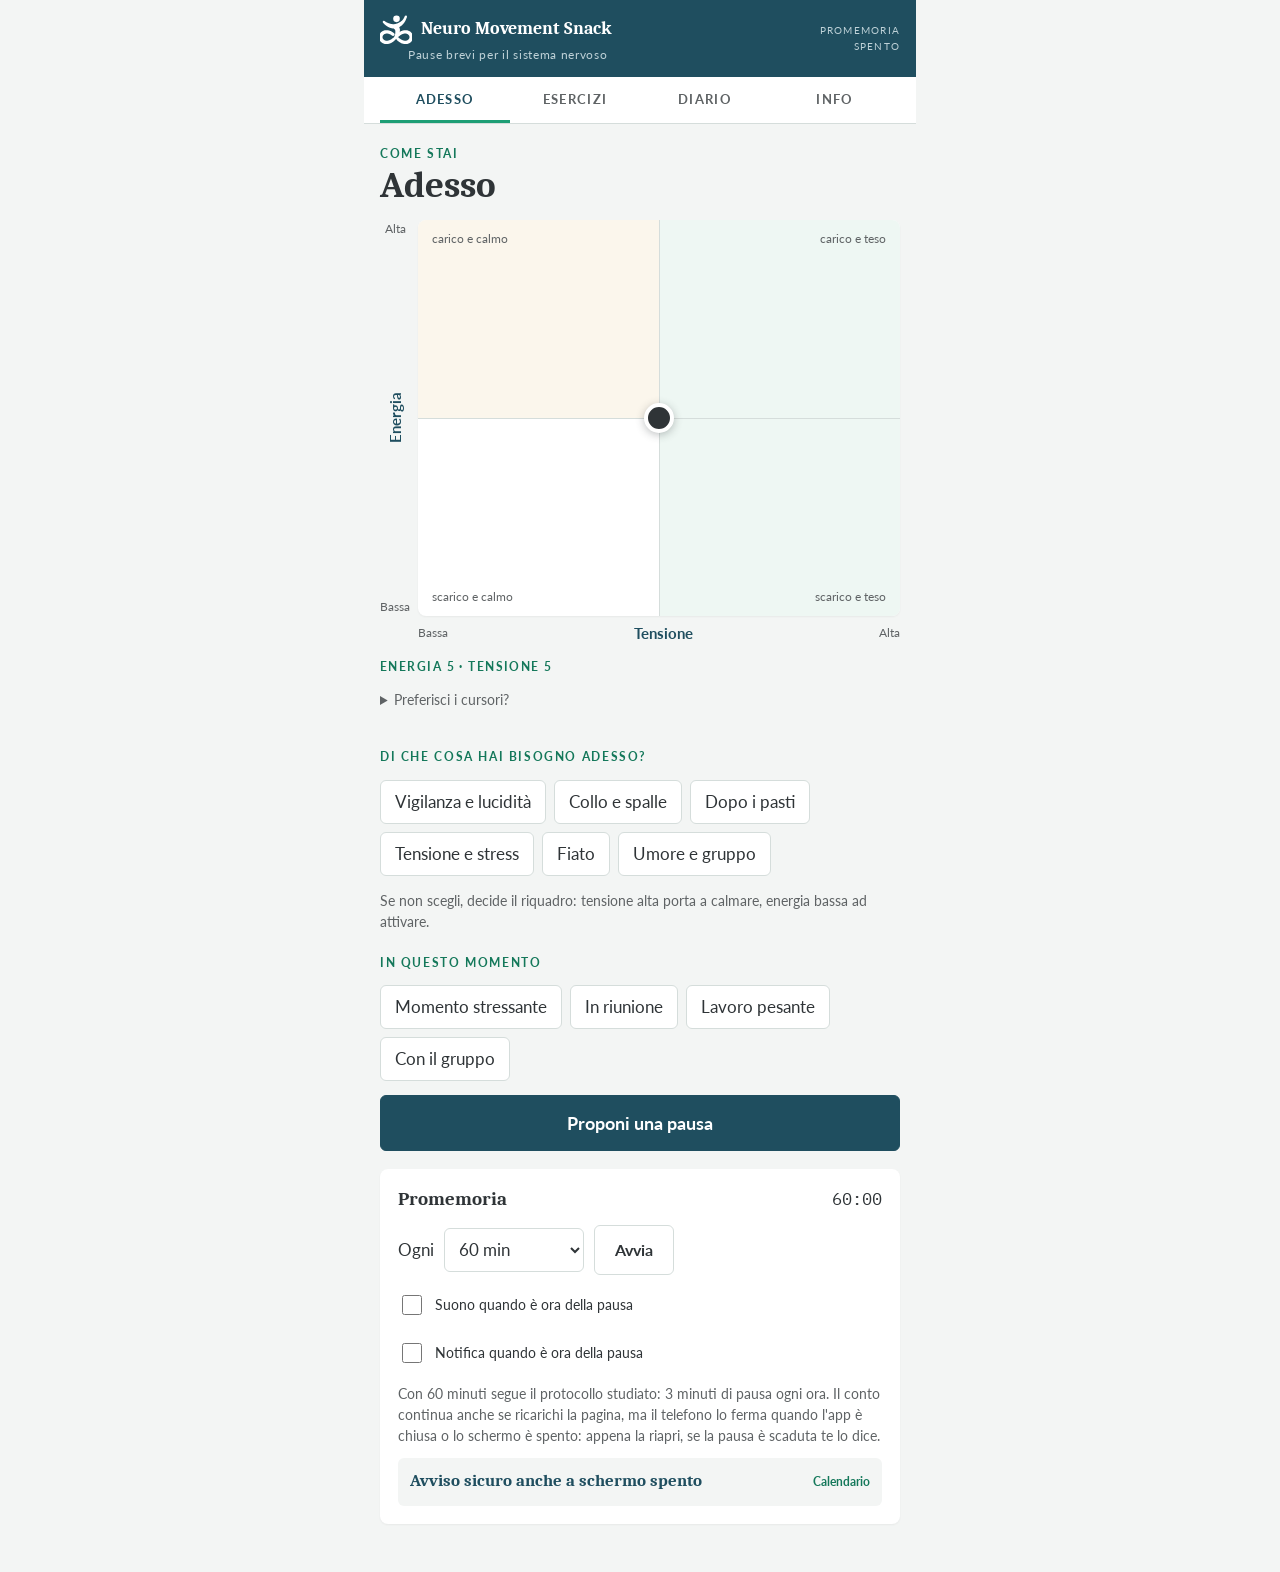
==== index.html @ 1d1ea06a "Nuovo logo "loto": figura seduta con le gambe a infinito Ridisegno vettoriale della variante 10D del" ====
<!doctype html>
<html lang="it">
<head>
<meta charset="utf-8">
<meta name="viewport" content="width=device-width, initial-scale=1, viewport-fit=cover">
<meta name="theme-color" content="#1f4e5f">
<meta name="description" content="Pause brevi basate sugli studi, con il livello di prova dichiarato.">
<link rel="manifest" href="manifest.webmanifest">
<link rel="icon" href="icon-192.png">
<link rel="apple-touch-icon" href="icon-192.png">
<meta name="apple-mobile-web-app-capable" content="yes">
<meta name="apple-mobile-web-app-title" content="Neuro Snack">
<title>Neuro Movement Snack</title>
<link rel="preconnect" href="https://fonts.googleapis.com">
<link rel="stylesheet" href="https://fonts.googleapis.com/css2?family=Caladea:wght@400;700&family=Lato:wght@400;700&family=IBM+Plex+Mono:wght@400&display=swap">
<style>
/* Layout: lo stile di Movement Snack. Fondo nebbia, petrolio per la calma, verde per i numeri, ocra per l'energia; titoli con grazie, testo pulito. */
:root{
  --bg:#f3f5f4; --surface:#ffffff; --solid:#ffffff; --fg:#2f3437; --muted:#5f6365; --soft:#e4e9e7; --line:#d5dddb;
  --petrol:#1f4e5f; --green:#1d9e75; --green-ink:#14785a; --ochre:#c68a18; --ochre-ink:#8f6210; --mint:#eef7f3; --cream:#fbf6ec; --mist:#bfd2d8;
  --calm:#1f4e5f; --act:#b57a10; --neu:#1d9e75; --night:#1f4e5f; --night-ink:#f3f5f4;
  --energy:#2a78d6; --tension:#eb6834; --pain:#1baf7a; --warn:#8f6210; --warn-soft:#fbf6ec;
  --display:"Caladea", Cambria, Georgia, serif;
  --body:"Lato", Calibri, "Segoe UI", system-ui, sans-serif;
  --mono:"IBM Plex Mono", ui-monospace, Consolas, monospace;
  color-scheme:light;
}
:root{padding-top:env(safe-area-inset-top,0px);padding-bottom:env(safe-area-inset-bottom,0px)}
[hidden]{display:none!important}
*{box-sizing:border-box}
body{margin:0}
img{max-width:100%}
body{background:var(--bg);color:var(--fg);font-family:var(--body);font-size:17px;line-height:1.5;
  padding-left:max(16px,env(safe-area-inset-left,0px));padding-right:max(16px,env(safe-area-inset-right,0px));padding-block:0 48px}
body::before{content:"";position:fixed;inset:0 0 auto;height:env(safe-area-inset-top,0px);z-index:10;background:var(--petrol)}
.wrap{max-width:520px;margin:0 auto}
h1,h2,h3{font-family:var(--display);font-weight:700;margin:0;line-height:1.12;text-wrap:balance}
h3{font-size:1.2rem}
p{margin:0}
.mono{font-family:var(--mono)}
.muted{color:var(--muted)}
.small{font-size:.88rem}
.num{font-variant-numeric:tabular-nums}
button{font:inherit;color:inherit;cursor:pointer}
button:focus-visible,a:focus-visible,input:focus-visible,select:focus-visible,label:focus-within{outline:3px solid var(--green);outline-offset:3px}

/* Testata: banda petrolio come le copertine */
header.top{position:sticky;top:env(safe-area-inset-top,0px);z-index:5;background:var(--bg);margin:0 calc(-1 * max(16px,env(safe-area-inset-right,0px))) 0 calc(-1 * max(16px,env(safe-area-inset-left,0px)));padding:0}
.brand{display:flex;justify-content:space-between;align-items:center;gap:12px;padding:14px max(16px,env(safe-area-inset-right,0px)) 14px max(16px,env(safe-area-inset-left,0px));background:var(--petrol);color:#ffffff}
.brandtxt{flex:1;min-width:0}
.brand h1{font-size:1.12rem;display:flex;align-items:center;gap:9px;line-height:1.1;white-space:nowrap}
.tagline{font-size:.72rem;letter-spacing:.06em;color:var(--mist);margin:2px 0 0 28px}
.neuro{background:var(--bg);border-radius:6px;padding:0 12px}
.neuro summary{display:flex;justify-content:space-between;align-items:baseline;gap:10px;flex-wrap:wrap;min-height:48px;padding:10px 0;cursor:pointer}
.neuro summary b{font-family:var(--display);font-size:1.05rem;color:var(--petrol)}
.neuro summary span{font-size:.75rem;color:var(--green-ink);font-weight:700}
.brand h1 i{display:none}
.brand h1::before{display:none;content:"";flex:none;width:18px;height:18px;border-radius:50%;border:3px solid #3fc495;box-sizing:border-box;animation:breathe 10s ease-in-out infinite}
.voiceline{display:flex;align-items:center;justify-content:center;gap:10px;color:var(--muted);font-style:italic}
.voiceline input{width:20px;height:20px;accent-color:var(--green)}
.brand .next{flex:none;font-size:.64rem;max-width:7.5rem;letter-spacing:.12em;text-transform:uppercase;color:var(--mist);text-align:right}
nav.tabs{display:grid;grid-template-columns:repeat(4,1fr);background:var(--surface);border-bottom:1px solid var(--line);padding:0 max(16px,env(safe-area-inset-right,0px)) 0 max(16px,env(safe-area-inset-left,0px))}
nav.tabs button{border:0;background:none;padding:12px 2px 10px;font-size:.8rem;font-weight:700;letter-spacing:.1em;text-transform:uppercase;color:var(--muted);border-bottom:3px solid transparent;min-height:46px}
nav.tabs button[aria-selected="true"]{color:var(--petrol);border-bottom-color:var(--green)}
main{display:grid;gap:22px;padding-top:24px}
section.view{display:grid;gap:18px}
.big{font-size:2.3rem}
.big[data-eyebrow]::before{content:attr(data-eyebrow);display:block;font-family:var(--body);font-size:.72rem;font-weight:700;letter-spacing:.14em;text-transform:uppercase;color:var(--green-ink);margin-bottom:4px}
@keyframes breathe{0%,100%{transform:scale(.7)}40%{transform:scale(1.15)}}

/* Blocchi */
.box{border:0;background:var(--surface);border-radius:8px;padding:18px;display:grid;gap:12px;box-shadow:0 1px 2px rgba(47,52,55,.06)}
.box.thin{background:var(--surface)}
.btn{border:1px solid var(--line);background:var(--surface);color:var(--fg);min-height:50px;padding:0 20px;font-weight:700;font-size:1rem;border-radius:6px}
.btn.primary{background:var(--petrol);color:#ffffff;border-color:var(--petrol)}
.btn.block{width:100%;min-height:56px;font-size:1.12rem}
.row{display:flex;gap:10px;flex-wrap:wrap;align-items:center}
select{font:inherit;min-height:44px;padding:0 10px;border:1px solid var(--line);background:var(--surface);color:var(--fg);border-radius:6px}
.check{display:flex;gap:10px;align-items:center;min-height:36px}
.check input{width:20px;height:20px;accent-color:var(--green)}

/* Check-in: riquadro energia × tensione */
.padwrap{display:grid;grid-template-columns:auto minmax(0,1fr);grid-template-rows:auto auto;gap:6px 8px}
.ylab{display:flex;flex-direction:column;justify-content:space-between;align-items:center;font-size:.75rem;color:var(--muted)}
.ylab b{writing-mode:vertical-rl;transform:rotate(180deg);font-size:.95rem;color:var(--petrol)}
.xlab{grid-column:2;display:flex;justify-content:space-between;align-items:center;font-size:.75rem;color:var(--muted)}
.xlab b{font-size:.95rem;color:var(--petrol)}
.pad{position:relative;aspect-ratio:1/0.82;width:100%;border:0;border-radius:8px;overflow:hidden;padding:0;display:block;background:var(--surface);box-shadow:0 1px 2px rgba(47,52,55,.06)}
.pad::before{content:"";position:absolute;left:50%;top:0;right:0;bottom:0;background:var(--mint)}
.pad::after{content:"";position:absolute;left:0;top:0;width:50%;bottom:50%;background:var(--cream)}
.pad .qv{position:absolute;left:50%;top:0;bottom:0;border-left:1px solid var(--line);z-index:1}
.pad .qh{position:absolute;top:50%;left:0;right:0;border-top:1px solid var(--line);z-index:1}
.pad .q{position:absolute;font-size:.72rem;color:var(--muted);pointer-events:none;margin:6px 8px;z-index:1}
.mark{position:absolute;z-index:2;width:30px;height:30px;margin:-15px 0 0 -15px;border-radius:50%;background:var(--fg);border:4px solid #ffffff;box-shadow:0 2px 8px rgba(47,52,55,.3);transition:left .2s,top .2s,background .2s}
.readout{font-size:.75rem;font-weight:700;letter-spacing:.12em;color:var(--green-ink)}
.chips{display:flex;flex-wrap:wrap;gap:8px}
.chip{position:relative;display:inline-flex;align-items:center;min-height:44px;padding:0 14px;border:1px solid var(--line);border-radius:6px;background:var(--surface);cursor:pointer}
.chip input{position:absolute;opacity:0;width:1px;height:1px}
.chip:has(input:checked){background:var(--mint);border-color:var(--green);color:var(--green-ink);font-weight:700}
details.alt summary{cursor:pointer;font-size:.85rem;color:var(--muted);min-height:36px}
.range{display:grid;gap:4px}
.range input{width:100%;accent-color:var(--green)}
.range .lbl{display:flex;justify-content:space-between;font-weight:700}

/* Scheda dell'esercizio */
.label{border:0;background:var(--surface);border-radius:8px;padding:16px 18px;display:grid;box-shadow:0 1px 2px rgba(47,52,55,.06)}
.label .dirline{font-size:.72rem;font-weight:700;letter-spacing:.14em;text-transform:uppercase}
.label h3{font-size:1.7rem;margin-top:4px}
.label .code{font-size:.82rem;color:var(--muted);margin-top:2px}
.label .rule{height:2px;background:var(--green);width:48px;margin:12px 0 4px}
.lrow{display:flex;justify-content:space-between;align-items:baseline;gap:12px;padding:9px 0;border-bottom:1px solid var(--soft)}
.lrow:last-child{border-bottom:0}
.lrow > b{font-weight:700;flex:none;color:var(--petrol)}
.lrow > span{font-size:.95rem;text-align:right}
.lstack{padding:9px 0;border-bottom:1px solid var(--soft);display:grid;gap:3px}
.lstack:last-child{border-bottom:0}
.lstack > b{font-weight:700;color:var(--petrol)}
.lstack > span{font-size:.93rem;line-height:1.5;color:var(--muted)}
.dot{display:inline-block;width:12px;height:12px;border-radius:50%;margin-right:6px;vertical-align:-1px}
.legend-ev{font-size:.8rem;line-height:1.6;color:var(--muted);font-style:italic}

/* Elenco esercizi */
.group-h{font-size:.72rem;font-weight:700;letter-spacing:.14em;text-transform:uppercase;color:var(--green-ink);margin-top:8px}
.list{display:grid;gap:8px}
.item{display:grid;grid-template-columns:14px minmax(0,1fr) auto;gap:2px 12px;align-items:center;text-align:left;border:0;border-radius:6px;background:var(--surface);padding:12px 14px;min-height:60px;box-shadow:0 1px 2px rgba(47,52,55,.06)}
.item:hover{box-shadow:0 0 0 1px var(--green)}
.item .sq{width:12px;height:12px;border-radius:50%;grid-row:1/3}
.item b{font-family:var(--display);font-size:1.12rem}
.item .meta{grid-column:2;font-size:.74rem;color:var(--muted)}
.item .go{grid-row:1/3;grid-column:3;font-size:1.3rem;color:var(--green)}
.l2tag{font-family:var(--body);font-size:.66rem;font-weight:700;letter-spacing:.08em;background:var(--cream);color:var(--ochre-ink);border-radius:4px;padding:1px 6px;margin-left:6px;vertical-align:2px}

/* Avvisi */
.alert{border-left:4px solid var(--ochre);background:var(--cream);border-radius:6px;padding:16px 18px;display:grid;gap:10px}
.note{border-left:4px solid var(--ochre);background:var(--cream);border-radius:6px;padding:12px 14px;font-size:.95rem}

/* Schermata esercizio */
#session{position:fixed;inset:0;z-index:20;background:var(--bg);color:var(--fg);overflow-y:auto;
  padding:calc(env(safe-area-inset-top,0px) + 10px) max(16px,env(safe-area-inset-right,0px)) calc(env(safe-area-inset-bottom,0px) + 28px) max(16px,env(safe-area-inset-left,0px))}
#session.night{background:var(--night);color:var(--night-ink)}
.sbar{max-width:520px;margin:0 auto 16px;display:flex;align-items:center;gap:12px;padding-bottom:10px;border-bottom:1px solid currentColor}
.back{width:44px;height:44px;border:0;border-radius:50%;background:transparent;display:flex;align-items:center;justify-content:center;margin-left:-8px}
.sep{display:none}
.sdir{display:flex;align-items:center;gap:8px;font-size:.78rem;font-weight:700;letter-spacing:.14em;text-transform:uppercase}
.sdir i{width:12px;height:12px;border-radius:50%;display:inline-block}
#session.night .sdir{color:var(--mist)!important}
.sx{display:grid;gap:16px}
.sx h2{font-size:2.2rem}
.steps{margin:0;padding-left:1.3em;display:grid;gap:4px}
.steps li::marker{color:var(--green);font-weight:700}
/* Respiro: come la copertina petrolio */
.orbwrap{position:relative;width:min(80vw,330px);aspect-ratio:1;margin:8px auto;display:grid;place-items:center}
.orbwrap .ring{position:absolute;inset:0;border-radius:50%;border:1px solid rgba(191,210,216,.5)}
.orb{position:absolute;inset:6%;border-radius:50%;background:var(--green);transform:scale(.62);transition-property:transform;transition-timing-function:ease-in-out}
.orbtext{position:relative;text-align:center;color:#ffffff}
.orbtext .ph{font-family:var(--display);font-size:2.2rem;line-height:1}
.orbtext .n{font-family:var(--display);font-weight:700;font-size:5.5rem;line-height:1}
/* Attivare: il numero grande come nel deck */
.segs{display:grid;grid-template-columns:repeat(6,minmax(0,1fr));gap:6px;height:8px}
.segs span{border-radius:4px;background:var(--mist)}
.segs span.done{background:var(--ochre)}
.bigname{font-family:var(--display);font-weight:700;font-size:clamp(2.3rem,11vw,3.4rem);line-height:1.05;overflow-wrap:anywhere;color:var(--petrol)}
.bigtime{font-family:var(--display);font-weight:700;font-size:clamp(5rem,28vw,8rem);line-height:1;color:var(--green)}
.nextup{border-top:1px solid var(--line);padding-top:10px;font-size:1.1rem;color:var(--muted)}
.ctrl{display:flex;gap:10px}
.ctrl .btn{flex:1}
#session.night .btn{background:transparent;color:#ffffff;border-color:rgba(255,255,255,.55)}
#session.night .btn.primary{background:#ffffff;color:var(--petrol);border-color:#ffffff}
.pbar{height:4px;border-radius:2px;background:rgba(127,127,127,.2);overflow:hidden}
.pbar i{display:block;height:100%;width:0;background:var(--green)}
.sr{position:absolute;width:1px;height:1px;overflow:hidden;clip:rect(0 0 0 0)}

/* Diario */
.cells{display:grid;grid-template-columns:repeat(auto-fit,minmax(130px,1fr));gap:8px}
.cell{padding:12px 14px;border-radius:6px;background:var(--surface);box-shadow:0 1px 2px rgba(47,52,55,.06)}
.cell b{display:block;font-family:var(--display);font-size:1.7rem;color:var(--green-ink);white-space:nowrap}
.cell span{font-size:.7rem;font-weight:700;letter-spacing:.08em;color:var(--muted)}
.chart{position:relative}
.chart svg{width:100%;height:auto;display:block}
.legend{display:flex;gap:14px;flex-wrap:wrap;font-size:.85rem;color:var(--muted)}
.legend span{display:inline-flex;align-items:center;gap:6px}
.legend svg{width:24px;height:8px}
.tip{position:absolute;pointer-events:none;background:var(--fg);color:#ffffff;font-size:.75rem;padding:6px 8px;border-radius:4px;white-space:nowrap;transform:translate(-50%,-110%)}
.tablewrap{overflow-x:auto}
table{border-collapse:collapse;width:100%;font-size:.9rem}
th,td{text-align:left;padding:6px 8px;border-bottom:1px solid var(--soft)}
td.n,th.n{text-align:right;font-variant-numeric:tabular-nums}
.badge-ex{font-size:.68rem;font-weight:700;letter-spacing:.1em;text-transform:uppercase;background:var(--ochre-ink);color:#ffffff;border-radius:4px;padding:2px 8px}
.toast{position:fixed;left:50%;bottom:calc(env(safe-area-inset-bottom,0px) + 20px);transform:translateX(-50%);background:var(--petrol);color:#ffffff;padding:12px 20px;border-radius:6px;z-index:30;font-weight:700}
ul.plain{margin:0;padding-left:1.2em;display:grid;gap:6px}
.range.energy input{accent-color:var(--energy)}
.range.tension input{accent-color:var(--tension)}
.range.pain input{accent-color:var(--pain)}
@media (prefers-reduced-motion: reduce){.orb,.mark{transition:none!important}.brand h1::before{animation:none}}
.nev{display:inline-block;justify-self:start;font-size:.72rem;font-weight:700;letter-spacing:.04em;border-radius:4px;padding:2px 8px;margin-top:4px}
.nev.short{background:var(--mint);color:var(--green-ink)}
.nev.other{background:var(--cream);color:var(--ochre-ink)}
.nev.none{background:var(--soft);color:var(--muted)}
section.view > *,.box > *{min-width:0}
select{max-width:100%}
#ambEx{flex:1;min-width:0}
.tinput{font:inherit;min-height:44px;padding:0 8px;border:1px solid var(--line);border-radius:6px;background:var(--surface);color:var(--fg)}
#sxL2 p{margin:0 0 8px}
.btn:disabled{opacity:.45;cursor:not-allowed}
.rhead{margin:22px 0 8px;display:grid;grid-template-columns:44px 1fr;column-gap:10px;align-items:center}
.rhead .picto{grid-row:1/3;width:44px;height:44px}
.rhead b,.rhead span{grid-column:2}
.rhead b{font-family:var(--display);font-size:1.2rem}
.rhead span{font-size:.74rem;letter-spacing:.06em;text-transform:uppercase;color:var(--muted)}
.item.soon{opacity:.6;box-shadow:none;border:1px dashed var(--line);background:transparent}
.item.soon .sq{background:var(--line)}
.vid{margin:0}
.vid video{width:100%;max-height:60vh;border-radius:8px;background:#000;display:block}
.vid figcaption{font-size:.8rem;color:var(--muted);margin-top:4px}
.vid.soon{display:flex;gap:12px;align-items:center;border:1px dashed var(--line);border-radius:8px;padding:12px 14px;color:var(--muted)}
.vid.soon span{font-size:1.4rem}
.vid.soon p{margin:0;font-size:.85rem}
.picto{display:block;font-style:normal}
.picto svg{width:100%;height:100%;display:block}
.brand .logo{flex:none;width:32px;height:30px}
.brand .logo svg{width:100%;height:100%;display:block}
.rsug{display:flex;align-items:center;gap:8px}
.rsug .picto{width:28px;height:28px;flex:none}
</style>
</head>
<body>

<div class="wrap">
  <header class="top">
    <div class="brand">
      <div class="brandtxt"><h1><span class="logo"><svg xmlns="http://www.w3.org/2000/svg" viewBox="0 0 124 118" aria-hidden="true" fill="#FFFFFF"><path d="M11.30 34.28 L11.43 34.48 L11.56 34.69 L11.73 34.94 L11.93 35.22 L12.16 35.53 L12.42 35.87 L12.71 36.24 L13.02 36.63 L13.35 37.03 L13.71 37.46 L14.09 37.90 L14.49 38.35 L14.92 38.82 L15.36 39.29 L15.83 39.78 L16.32 40.27 L16.83 40.76 L17.36 41.26 L17.92 41.76 L18.49 42.26 L19.09 42.75 L19.71 43.25 L20.36 43.73 L21.00 44.19 L21.60 44.63 L22.20 45.07 L22.83 45.51 L23.48 45.97 L24.16 46.43 L24.86 46.90 L25.58 47.38 L26.32 47.86 L27.08 48.34 L27.86 48.82 L28.65 49.30 L29.46 49.77 L30.28 50.25 L31.12 50.71 L31.97 51.18 L32.83 51.63 L33.70 52.07 L34.58 52.50 L35.48 52.92 L36.38 53.33 L37.29 53.72 L38.22 54.09 L39.16 54.44 L40.08 54.77 L40.95 55.02 L41.80 55.25 L42.66 55.48 L43.53 55.70 L44.41 55.91 L45.30 56.11 L46.19 56.30 L47.10 56.47 L48.02 56.64 L48.95 56.79 L49.88 56.92 L50.83 57.04 L51.78 57.14 L52.75 57.23 L53.72 57.29 L54.71 57.33 L55.70 57.36 L56.70 57.35 L57.71 57.33 L58.72 57.28 L59.75 57.20 L60.78 57.10 L61.81 56.97 L62.86 56.81 L63.90 56.51 L64.92 56.18 L65.94 55.82 L66.94 55.45 L67.93 55.05 L68.90 54.63 L69.87 54.19 L70.82 53.74 L71.77 53.26 L72.70 52.78 L73.62 52.28 L74.53 51.77 L75.42 51.25 L76.30 50.72 L77.17 50.19 L78.03 49.64 L78.87 49.09 L79.69 48.54 L80.50 47.98 L81.28 47.42 L82.06 46.86 L82.81 46.30 L83.54 45.74 L84.26 45.17 L84.97 44.58 L85.67 43.96 L86.35 43.34 L87.02 42.72 L87.68 42.08 L88.31 41.44 L88.94 40.80 L89.54 40.14 L90.14 39.49 L90.71 38.83 L91.28 38.16 L91.83 37.49 L92.36 36.82 L92.89 36.14 L93.40 35.46 L93.89 34.77 L94.38 34.09 L94.85 33.40 L95.31 32.71 L95.76 32.01 L96.20 31.32 L96.63 30.62 L97.05 29.92 L97.47 29.20 L97.95 28.43 L98.41 27.63 L98.86 26.80 L99.30 25.97 L99.71 25.13 L100.12 24.28 L100.50 23.43 L100.88 22.57 L101.24 21.72 L101.59 20.87 L101.93 20.03 L102.25 19.21 L102.56 18.40 L102.85 17.62 L103.13 16.85 L103.39 16.12 L103.64 15.42 L103.87 14.76 L104.08 14.14 L104.27 13.56 L104.44 13.05 L104.59 12.59 L104.71 12.20 L104.82 11.85 L97.18 8.15 L96.94 8.52 L96.67 8.98 L96.39 9.46 L96.10 9.99 L95.80 10.54 L95.49 11.13 L95.17 11.75 L94.83 12.40 L94.48 13.07 L94.12 13.75 L93.76 14.45 L93.38 15.16 L92.99 15.88 L92.60 16.60 L92.19 17.31 L91.79 18.02 L91.38 18.72 L90.96 19.39 L90.55 20.05 L90.13 20.67 L89.72 21.26 L89.32 21.82 L88.93 22.32 L88.53 22.80 L88.07 23.28 L87.59 23.78 L87.11 24.27 L86.62 24.76 L86.13 25.24 L85.63 25.71 L85.13 26.18 L84.63 26.63 L84.11 27.08 L83.60 27.53 L83.08 27.96 L82.55 28.39 L82.01 28.80 L81.48 29.21 L80.93 29.61 L80.38 30.00 L79.83 30.39 L79.26 30.76 L78.70 31.13 L78.12 31.48 L77.54 31.83 L76.95 32.17 L76.35 32.50 L75.74 32.83 L75.11 33.18 L74.45 33.54 L73.77 33.91 L73.08 34.27 L72.37 34.63 L71.65 34.99 L70.93 35.34 L70.20 35.69 L69.46 36.03 L68.71 36.36 L67.97 36.67 L67.22 36.98 L66.48 37.27 L65.74 37.54 L65.01 37.80 L64.29 38.04 L63.58 38.26 L62.88 38.47 L62.20 38.65 L61.53 38.80 L60.89 38.94 L60.28 39.05 L59.70 39.13 L59.14 39.19 L58.60 39.34 L58.05 39.48 L57.49 39.60 L56.92 39.71 L56.34 39.80 L55.75 39.88 L55.16 39.95 L54.55 40.00 L53.94 40.04 L53.32 40.07 L52.69 40.08 L52.05 40.08 L51.40 40.07 L50.75 40.05 L50.08 40.02 L49.42 39.97 L48.74 39.91 L48.06 39.84 L47.38 39.76 L46.69 39.68 L45.99 39.58 L45.30 39.47 L44.59 39.35 L43.92 39.23 L43.29 39.16 L42.66 39.07 L42.00 38.95 L41.32 38.81 L40.62 38.66 L39.90 38.48 L39.17 38.29 L38.43 38.08 L37.68 37.85 L36.93 37.61 L36.17 37.36 L35.42 37.10 L34.66 36.83 L33.91 36.56 L33.16 36.28 L32.42 36.00 L31.69 35.71 L30.97 35.43 L30.26 35.14 L29.57 34.86 L28.89 34.58 L28.23 34.31 L27.59 34.05 L27.00 33.81 L26.49 33.59 L26.00 33.37 L25.51 33.14 L25.02 32.89 L24.53 32.63 L24.04 32.36 L23.56 32.09 L23.09 31.81 L22.62 31.52 L22.15 31.23 L21.70 30.94 L21.26 30.65 L20.82 30.36 L20.39 30.07 L19.98 29.79 L19.57 29.52 L19.18 29.26 L18.80 29.00 L18.42 28.75 L18.06 28.52 L17.71 28.30 L17.36 28.08 L17.01 27.88 L16.70 27.72Z"/><path d="M53.99 55.34 L54.20 55.73 L54.48 56.22 L54.75 56.67 L55.01 57.08 L55.26 57.48 L55.51 57.87 L55.76 58.25 L56.01 58.64 L56.26 59.02 L56.50 59.41 L56.74 59.79 L56.97 60.17 L57.19 60.55 L57.41 60.92 L57.60 61.28 L57.79 61.63 L57.96 61.96 L58.11 62.27 L58.24 62.56 L58.36 62.82 L58.45 63.04 L58.52 63.22 L58.57 63.36 L58.62 63.49 L58.71 63.72 L58.81 64.04 L58.90 64.39 L58.99 64.77 L59.07 65.17 L59.14 65.61 L59.21 66.07 L59.26 66.54 L59.31 67.04 L59.35 67.55 L59.38 68.08 L59.40 68.62 L59.42 69.16 L59.43 69.72 L59.43 70.28 L59.42 70.85 L59.41 71.42 L59.39 71.99 L59.36 72.57 L59.33 73.14 L59.30 73.71 L59.26 74.27 L59.21 74.83 L59.17 75.34 L59.15 75.80 L59.10 76.27 L59.04 76.79 L58.96 77.34 L58.85 77.92 L58.74 78.52 L58.60 79.14 L58.46 79.77 L58.30 80.41 L58.14 81.05 L57.97 81.70 L57.80 82.34 L57.63 82.98 L57.46 83.60 L57.29 84.22 L57.12 84.82 L56.96 85.40 L56.81 85.96 L56.66 86.51 L56.53 87.02 L56.41 87.52 L56.30 87.99 L56.20 88.45 L56.14 88.84 L67.86 93.16 L68.03 92.92 L68.21 92.66 L68.42 92.33 L68.65 91.95 L68.90 91.52 L69.18 91.05 L69.47 90.54 L69.77 90.00 L70.08 89.42 L70.41 88.82 L70.74 88.19 L71.07 87.54 L71.41 86.87 L71.75 86.18 L72.09 85.47 L72.43 84.75 L72.76 84.02 L73.09 83.28 L73.41 82.53 L73.72 81.77 L74.02 81.00 L74.31 80.22 L74.58 79.43 L74.83 78.66 L75.03 77.95 L75.23 77.27 L75.42 76.58 L75.60 75.89 L75.78 75.18 L75.96 74.46 L76.12 73.73 L76.28 73.00 L76.44 72.26 L76.58 71.52 L76.72 70.77 L76.85 70.01 L76.97 69.25 L77.07 68.48 L77.17 67.71 L77.26 66.94 L77.33 66.16 L77.39 65.38 L77.43 64.59 L77.46 63.79 L77.48 63.00 L77.47 62.19 L77.44 61.38 L77.38 60.51 L77.23 59.55 L77.03 58.59 L76.81 57.68 L76.55 56.80 L76.28 55.96 L76.00 55.15 L75.70 54.38 L75.39 53.63 L75.08 52.92 L74.77 52.24 L74.46 51.58 L74.15 50.95 L73.85 50.36 L73.56 49.80 L73.29 49.26 L73.02 48.77 L72.78 48.31 L72.56 47.90 L72.37 47.53 L72.22 47.22 L72.10 46.98 L72.04 46.81 L72.03 46.76 L72.01 46.66Z"/><path d="M54.36 76.05 L53.12 75.01 L51.79 73.94 L50.41 72.89 L48.98 71.86 L47.50 70.86 L45.96 69.89 L44.35 68.95 L42.68 68.06 L40.94 67.23 L39.14 66.45 L37.26 65.74 L35.31 65.11 L33.30 64.57 L31.21 64.13 L29.05 63.80 L26.84 63.59 L24.57 63.53 L22.25 63.62 L19.90 63.87 L17.52 64.30 L15.14 64.93 L12.78 65.75 L10.45 66.79 L8.17 68.05 L5.99 69.53 L3.92 71.23 L1.99 73.14 L0.25 75.26 L-1.29 77.58 L-2.60 80.06 L-3.64 82.69 L-4.40 85.42 L-4.85 88.24 L-5.00 91.09 L-4.83 93.94 L-4.35 96.75 L-3.58 99.48 L-2.52 102.10 L-1.20 104.57 L0.35 106.88 L2.11 108.99 L4.04 110.89 L6.12 112.57 L8.31 114.04 L10.59 115.28 L12.93 116.30 L15.30 117.12 L17.68 117.73 L20.05 118.15 L22.40 118.39 L24.71 118.47 L26.98 118.40 L29.19 118.19 L31.34 117.85 L33.43 117.40 L35.44 116.85 L37.38 116.22 L39.25 115.50 L41.06 114.72 L42.79 113.88 L44.45 112.99 L46.05 112.05 L47.59 111.08 L49.08 110.08 L50.50 109.05 L51.87 107.99 L53.20 106.93 L54.48 105.84 L55.72 104.75 L56.93 103.65 L58.10 102.54 L59.24 101.43 L60.35 100.32 L61.44 99.20 L62.51 98.09 L63.57 96.99 L64.61 95.89 L65.68 94.83 L66.77 93.81 L67.85 92.80 L68.95 91.81 L70.05 90.84 L71.16 89.89 L72.27 88.94 L73.38 88.02 L74.50 87.11 L75.64 86.22 L76.78 85.36 L77.94 84.52 L79.11 83.70 L80.30 82.92 L81.51 82.16 L82.74 81.44 L83.99 80.76 L85.26 80.12 L86.55 79.53 L87.86 78.98 L89.19 78.49 L90.54 78.05 L91.92 77.68 L93.30 77.37 L94.71 77.13 L96.12 76.97 L97.55 76.89 L98.97 76.90 L100.39 76.99 L101.80 77.18 L103.19 77.47 L104.55 77.86 L105.88 78.35 L107.15 78.94 L108.37 79.64 L109.52 80.43 L110.58 81.31 L111.56 82.29 L112.43 83.35 L113.18 84.48 L113.81 85.68 L114.32 86.93 L114.68 88.22 L114.91 89.53 L115.00 90.86 L114.94 92.19 L114.75 93.51 L114.40 94.81 L113.93 96.06 L113.32 97.27 L112.59 98.42 L111.75 99.49 L110.79 100.49 L109.75 101.40 L108.62 102.21 L107.41 102.92 L106.15 103.54 L104.83 104.05 L103.47 104.46 L102.09 104.77 L100.68 104.98 L99.26 105.09 L97.84 105.12 L96.42 105.05 L95.00 104.91 L93.60 104.69 L92.20 104.39 L90.83 104.03 L89.47 103.61 L88.13 103.13 L86.82 102.59 L85.52 102.01 L84.25 101.37 L83.00 100.70 L81.77 99.99 L80.55 99.24 L79.36 98.46 L78.18 97.65 L77.02 96.82 L75.87 95.96 L74.74 95.08 L73.61 94.17 L72.47 93.23 L64.94 101.60 L66.06 102.69 L67.23 103.80 L68.44 104.90 L69.69 105.99 L70.98 107.07 L72.31 108.14 L73.69 109.19 L75.12 110.22 L76.61 111.21 L78.16 112.18 L79.77 113.11 L81.44 114.00 L83.18 114.83 L85.00 115.60 L86.88 116.31 L88.83 116.93 L90.85 117.47 L92.95 117.90 L95.10 118.22 L97.32 118.42 L99.60 118.47 L101.92 118.37 L104.27 118.10 L106.65 117.66 L109.03 117.02 L111.39 116.18 L113.72 115.13 L115.99 113.85 L118.17 112.36 L120.23 110.64 L122.14 108.71 L123.87 106.57 L125.40 104.25 L126.68 101.75 L127.70 99.12 L128.44 96.37 L128.87 93.56 L129.00 90.70 L128.81 87.85 L128.31 85.05 L127.51 82.32 L126.43 79.71 L125.10 77.25 L123.53 74.97 L121.76 72.87 L119.81 70.98 L117.72 69.31 L115.52 67.86 L113.24 66.64 L110.90 65.63 L108.53 64.83 L106.15 64.23 L103.78 63.83 L101.43 63.60 L99.12 63.53 L96.86 63.61 L94.65 63.84 L92.50 64.18 L90.43 64.64 L88.42 65.19 L86.48 65.83 L84.61 66.55 L82.82 67.34 L81.09 68.18 L79.43 69.08 L77.83 70.02 L76.30 70.99 L74.82 72.00 L73.40 73.03 L72.03 74.08 L70.71 75.15 L69.43 76.24 L68.19 77.33 L66.99 78.43 L65.82 79.54 L64.68 80.65 L63.57 81.76 L62.48 82.88 L61.41 83.99 L60.36 85.09 L59.30 86.17 L58.24 87.24 L57.18 88.28 L56.07 89.28 L54.97 90.26 L53.87 91.23 L52.76 92.18 L51.65 93.12 L50.54 94.05 L49.42 94.95 L48.28 95.84 L47.14 96.70 L45.98 97.54 L44.80 98.36 L43.61 99.14 L42.40 99.89 L41.17 100.61 L39.92 101.29 L38.65 101.92 L37.36 102.51 L36.05 103.06 L34.71 103.55 L33.36 103.98 L31.98 104.35 L30.59 104.65 L29.19 104.88 L27.77 105.04 L26.35 105.11 L24.93 105.10 L23.51 105.00 L22.10 104.80 L20.71 104.50 L19.35 104.11 L18.03 103.61 L16.76 103.01 L15.54 102.31 L14.40 101.51 L13.34 100.62 L12.38 99.63 L11.52 98.57 L10.77 97.43 L10.15 96.23 L9.65 94.98 L9.29 93.69 L9.08 92.37 L9.00 91.04 L9.07 89.71 L9.28 88.39 L9.62 87.10 L10.11 85.85 L10.73 84.64 L11.46 83.50 L12.32 82.43 L13.28 81.44 L14.33 80.54 L15.47 79.74 L16.68 79.03 L17.95 78.42 L19.27 77.92 L20.63 77.52 L22.01 77.22 L23.42 77.01 L24.84 76.90 L26.26 76.89 L27.68 76.95 L29.10 77.10 L30.51 77.33 L31.90 77.63 L33.27 78.00 L34.63 78.42 L35.96 78.91 L37.28 79.45 L38.57 80.04 L39.84 80.67 L41.09 81.35 L42.32 82.06 L43.53 82.81 L44.73 83.59 L45.90 84.40 L47.11 85.28Z"/><circle cx="14.00" cy="31.00" r="4.25"/><circle cx="101.00" cy="10.00" r="4.25"/><circle cx="63.00" cy="51.00" r="10.00"/><circle cx="62.00" cy="91.00" r="6.25"/><circle cx="50.73" cy="80.67" r="5.87"/><circle cx="68.71" cy="97.41" r="5.63"/><circle cx="64.00" cy="19.00" r="13.00"/></svg></span>Neuro Movement Snack</h1><p class="tagline">Pause brevi per il sistema nervoso</p></div>
      <span class="next num" id="hdrNext">PROMEMORIA SPENTO</span>
    </div>
    <nav class="tabs" role="tablist" aria-label="Sezioni">
      <button role="tab" id="tab-adesso" data-view="adesso" aria-selected="true">Adesso</button>
      <button role="tab" id="tab-esercizi" data-view="esercizi" aria-selected="false">Esercizi</button>
      <button role="tab" id="tab-diario" data-view="diario" aria-selected="false">Diario</button>
      <button role="tab" id="tab-info" data-view="info" aria-selected="false">Info</button>
    </nav>
  </header>

  <main>
    <!-- ADESSO -->
    <section class="view" id="view-adesso">
      <div class="alert" id="dueAlert" hidden>
        <h3>È ora di una pausa</h3>
        <p>Fai la micro-pausa da 3 minuti, il protocollo studiato per chi lavora in ufficio. Oppure dimmi come stai.</p>
        <button class="btn primary" data-ex="micro3">Micro-pausa da 3 minuti</button>
      </div>

      <div id="checkin" style="display:grid;gap:14px">
        <h2 class="big" data-eyebrow="Come stai">Adesso</h2>
        <div class="padwrap">
          <div class="ylab" aria-hidden="true"><span>Alta</span><b>Energia</b><span>Bassa</span></div>
          <button class="pad" id="pad" aria-label="Tocca il punto che descrive come stai: energia in verticale, tensione in orizzontale. In alternativa usa i cursori qui sotto.">
            <span class="qv" aria-hidden="true"></span><span class="qh" aria-hidden="true"></span>
            <span class="q" style="left:6px;top:4px" aria-hidden="true">carico e calmo</span>
            <span class="q" style="right:6px;top:4px" aria-hidden="true">carico e teso</span>
            <span class="q" style="left:6px;bottom:4px" aria-hidden="true">scarico e calmo</span>
            <span class="q" style="right:6px;bottom:4px" aria-hidden="true">scarico e teso</span>
            <span class="mark" id="mark" aria-hidden="true" style="left:50%;top:50%"></span>
          </button>
          <div class="xlab" aria-hidden="true"><span>Bassa</span><b>Tensione</b><span>Alta</span></div>
        </div>
        <p class="readout num" id="readout">ENERGIA 5 · TENSIONE 5</p>
        <details class="alt">
          <summary>Preferisci i cursori?</summary>
          <div style="display:grid;gap:10px;padding-top:8px">
            <div class="range"><div class="lbl"><label for="e">Energia</label><b class="num" id="eVal">5</b></div><input type="range" id="e" min="0" max="10" value="5"></div>
            <div class="range"><div class="lbl"><label for="t">Tensione</label><b class="num" id="tVal">5</b></div><input type="range" id="t" min="0" max="10" value="5"></div>
          </div>
        </details>
        <p class="group-h">Di che cosa hai bisogno adesso?</p>
        <div class="chips" role="radiogroup" aria-label="Bisogno">
          <label class="chip"><input type="radio" name="area" value="vig">Vigilanza e lucidità</label>
          <label class="chip"><input type="radio" name="area" value="neck">Collo e spalle</label>
          <label class="chip"><input type="radio" name="area" value="meal">Dopo i pasti</label>
          <label class="chip"><input type="radio" name="area" value="tens">Tensione e stress</label>
          <label class="chip"><input type="radio" name="area" value="fiato">Fiato</label>
          <label class="chip"><input type="radio" name="area" value="umore">Umore e gruppo</label>
        </div>
        <p class="muted small">Se non scegli, decide il riquadro: tensione alta porta a calmare, energia bassa ad attivare.</p>
        <p class="group-h">In questo momento</p>
        <div class="chips">
          <label class="chip"><input type="checkbox" id="stress">Momento stressante</label>
          <label class="chip"><input type="checkbox" id="seated">In riunione</label>
          <label class="chip"><input type="checkbox" id="heavy">Lavoro pesante</label>
          <label class="chip"><input type="checkbox" id="team">Con il gruppo</label>
        </div>
        <button class="btn primary block" id="suggestBtn">Proponi una pausa</button>
      </div>

      <div id="suggestion" style="display:grid;gap:12px" hidden></div>

      <div class="box thin">
        <div class="row" style="justify-content:space-between">
          <h3>Promemoria</h3>
          <span class="mono num" id="countdown">60:00</span>
        </div>
        <div class="row">
          <label for="interval">Ogni</label>
          <select id="interval">
            <option value="45">45 min</option>
            <option value="60" selected>60 min</option>
            <option value="90">90 min</option>
            <option value="1">1 min (prova)</option>
          </select>
          <button class="btn" id="timerToggle">Avvia</button>
        </div>
        <label class="check small"><input type="checkbox" id="sound"> Suono quando è ora della pausa</label>
        <label class="check small"><input type="checkbox" id="notif"> Notifica quando è ora della pausa</label>
        <p class="muted small">Con 60 minuti segue il protocollo studiato: 3 minuti di pausa ogni ora. Il conto continua anche se ricarichi la pagina, ma il telefono lo ferma quando l'app è chiusa o lo schermo è spento: appena la riapri, se la pausa è scaduta te lo dice.</p>
        <details class="neuro" id="calBox"><summary><b>Avviso sicuro anche a schermo spento</b><span>Calendario</span></summary>
          <p class="small">Un'app web non può far suonare il telefono quando è chiusa. Il calendario sì: l'app crea le pause come eventi ricorrenti, dal lunedì al venerdì, con un avviso all'ora giusta.</p>
          <div class="row"><span class="row" style="gap:8px"><label for="calFrom">Dalle</label><input type="time" id="calFrom" value="09:00" class="tinput"></span>
            <span class="row" style="gap:8px"><label for="calTo">alle</label><input type="time" id="calTo" value="18:00" class="tinput"></span></div>
          <p class="muted small" id="calInfo"></p>
          <button class="btn primary block" id="calMake">Metti le pause nel calendario</button>
          <p class="muted small">Si apre o si scarica un file .ics: aprilo e scegli "Aggiungi". Se il tuo calendario non mostra l'avviso, attiva le notifiche predefinite per gli eventi. Per toglierle, cancella la serie di eventi "Pausa · Neuro Movement Snack".</p>
        </details>
      </div>
    </section>

    <!-- ESERCIZI -->
    <section class="view" id="view-esercizi" hidden>
      <h2 class="big" data-eyebrow="Movement Snack + Pit Stop">Esercizi</h2>
      <p class="muted">Movement Snack (MS) e Pit Stop (PS) in un'unica mappa, ordinata secondo le sei routine del Centro del Loto. Ogni esercizio ha la sua etichetta della prova. Quelli segnati INTENSA l'app non li suggerisce mai: li scegli tu, dopo aver letto l'avviso di sicurezza.</p>
      <div id="allCards"></div>
      <div class="box">
        <h3>Repertorio: 44 voci per variare</h3>
        <p class="muted small">Dal catalogo di Movement Snack. Servono a non annoiarsi, che è il motivo principale per cui i programmi si spengono. Nessuna di queste voci porta una promessa: si dice che cosa si fa e per quanto, non che cosa produce.</p>
        <div id="repList"></div>
      </div>
    </section>

    <!-- DIARIO -->
    <section class="view" id="view-diario" hidden>
      <h2 class="big" data-eyebrow="I tuoi dati">Diario</h2>
      <div class="note" id="exampleNote" hidden>
        <span class="badge-ex">Dati di esempio</span>
        Questi numeri sono inventati per mostrare come funziona il diario.
        <div class="row" style="margin-top:8px"><button class="btn" id="clearExamples">Cancella gli esempi e inizia</button></div>
      </div>

      <div style="display:grid;gap:8px">
        <h3>Le tue pause</h3>
        <div class="cells">
          <div class="cell"><b class="num" id="sCount">0</b><span>PAUSE REGISTRATE</span></div>
          <div class="cell"><b class="num" id="sDE">–</b><span>ENERGIA PRIMA → DOPO</span></div>
          <div class="cell"><b class="num" id="sDT">–</b><span>TENSIONE PRIMA → DOPO</span></div>
        </div>
        <p class="muted small">Misure che dai tu, subito prima e subito dopo la pausa, senza gruppo di confronto. Parte del cambiamento può dipendere dall'aspettativa: servono a capire cosa funziona per te, non dimostrano un effetto.</p>
      </div>

      <div class="box">
        <h3>Fine giornata</h3>
        <div class="range energy"><div class="lbl"><label for="de">Energia</label><b class="num" id="deVal">5</b></div><input type="range" id="de" min="0" max="10" value="5"></div>
        <div class="range tension"><div class="lbl"><label for="dt">Tensione</label><b class="num" id="dtVal">5</b></div><input type="range" id="dt" min="0" max="10" value="5"></div>
        <div class="range pain"><div class="lbl"><label for="dp">Dolore a collo e spalle</label><b class="num" id="dpVal">0</b></div><input type="range" id="dp" min="0" max="10" value="0"></div>
        <button class="btn primary" id="saveDay">Salva oggi</button>
      </div>

      <div style="display:grid;gap:10px">
        <h3>Esperimento di 2 settimane</h3>
        <div id="expBox"></div>
        <div class="chart" id="chart"></div>
        <div class="legend" aria-hidden="true">
          <span><svg viewBox="0 0 24 8"><line x1="0" y1="4" x2="24" y2="4" stroke="var(--energy)" stroke-width="2"/></svg>Energia</span>
          <span><svg viewBox="0 0 24 8"><line x1="0" y1="4" x2="24" y2="4" stroke="var(--tension)" stroke-width="2" stroke-dasharray="5 3"/></svg>Tensione</span>
          <span><svg viewBox="0 0 24 8"><line x1="0" y1="4" x2="24" y2="4" stroke="var(--pain)" stroke-width="2" stroke-dasharray="1.5 3" stroke-linecap="round"/></svg>Dolore collo e spalle</span>
          <span><svg viewBox="0 0 24 8"><line x1="12" y1="0" x2="12" y2="8" stroke="var(--muted)" stroke-width="2" stroke-dasharray="2 2"/></svg>Inizio esperimento</span>
        </div>
        <details class="alt">
          <summary>Vedi i dati in tabella</summary>
          <div class="tablewrap" id="dayTable"></div>
        </details>
      </div>
      <div class="box" id="ambBox">
        <p class="group-h">Per l'ambassador</p>
        <h3>Sessioni di gruppo e indicatori</h3>
        <p class="muted small">Movement Snack usa due famiglie di indicatori, sempre aggregati per reparto: la partecipazione (quante sessioni, quante persone) e la percezione (energia, tensione, dolori posturali). Nessun dato individuale viene condiviso. Qui registri le pause che conduci; i dati restano su questo telefono.</p>
        <div class="row"><label for="ambEx">Pausa</label><select id="ambEx"></select></div>
        <div class="row"><label for="ambN">Partecipanti</label><input type="number" id="ambN" min="1" max="200" value="5" style="font:inherit;width:6rem;min-height:44px;padding:0 8px;border:1px solid var(--line);border-radius:6px;background:var(--surface);color:var(--fg)"><button class="btn primary" id="ambSave">Registra la sessione</button></div>
        <details class="neuro"><summary><b>Le tue due domande</b><span>Percezione · Giornata 6</span></summary>
          <p class="muted small">Il manuale chiede di definire due domande da fare sempre a voce dopo le tue sessioni: poche, subito, non burocratiche. Le formuli tu; qui sotto due esempi.</p>
          <label class="small" for="ambQ1">Domanda 1</label><input type="text" id="ambQ1" class="tinput" style="width:100%" placeholder="Es.: ti senti più sveglio di prima?">
          <label class="small" for="ambQ2">Domanda 2</label><input type="text" id="ambQ2" class="tinput" style="width:100%" placeholder="Es.: la rifaresti domani?">
          <div class="row"><label for="ambY1">Sì alla 1</label><input type="number" id="ambY1" min="0" max="200" class="tinput" style="width:5.5rem">
            <label for="ambY2">Sì alla 2</label><input type="number" id="ambY2" min="0" max="200" class="tinput" style="width:5.5rem"></div>
          <p class="muted small">Quante persone hanno risposto sì, per alzata di mano. Lascia vuoto se non hai chiesto. Si registrano insieme alla sessione.</p>
        </details>
        <div class="cells" id="ambCells"></div>
        <div class="tablewrap"><table><thead><tr><th>Giorno</th><th>Pausa</th><th class="n">Persone</th></tr></thead><tbody id="ambList"></tbody></table></div>
        <p id="ambRich"></p>
        <label class="check small"><input type="checkbox" id="l2Flag"> Il reparto ha il via libera per l'intensità elevata, concordato con l'organizzazione e, dove c'è, con il medico competente</label>
        <div class="row"><label for="ambWeeks">Richiamo tra</label><select id="ambWeeks"><option value="4">4 settimane</option><option value="6" selected>6 settimane</option><option value="8">8 settimane</option></select><button class="btn" id="ambSetRich">Fissa il richiamo</button></div>
        <button class="btn" id="ambCopy">Copia il riepilogo di reparto</button>
        <pre id="ambOut" hidden style="white-space:pre-wrap;font-family:var(--mono);font-size:.8rem"></pre>
        <details class="neuro"><summary><b>Come si conduce</b><span>Giornata 4</span></summary>
          <div class="lstack"><b>Si invita, non si ordina</b><span>«Ci fermiamo due minuti, chi vuole si unisce», mai «tutti in piedi».</span></div>
          <div class="lstack"><b>Si fa insieme</b><span>Chi conduce esegue con il gruppo, non guarda da bordo campo. Nessuno esegue da solo davanti agli altri.</span></div>
          <div class="lstack"><b>Chi resta seduto</b><span>Non si insiste e non si commenta: la partecipazione volontaria fa parte del metodo.</span></div>
          <div class="lstack"><b>Intensità</b><span>La sceglie chi si muove. Nessun confronto tra persone, mai. Le pause a intensità elevata si rendono disponibili, non si propongono a qualcuno.</span></div>
        </details>
        <details class="neuro"><summary><b>Risposte alle resistenze</b><span>Giornata 4</span></summary>
          <div class="lstack"><b>«Preferisco riposarmi»</b><span>C'è un modo di recuperare che funziona meglio del riposo passivo: il respiro guidato (MS 4.2).</span></div>
          <div class="lstack"><b>«Non ho tempo»</b><span>Proponi la versione da un minuto.</span></div>
          <div class="lstack"><b>«Mi sento ridicolo»</b><span>Normalizza l'imbarazzo: nel trial sulla micro-pausa oraria (BMC 2026, scheda 3.4) il 28% dei partecipanti indica l'imbarazzo a muoversi in open space tra le barriere. Si fa tutti insieme, nessuno da solo.</span></div>
          <div class="lstack"><b>«Non è il mio ruolo»</b><span>Coinvolgi i responsabili: il loro esempio visibile conta.</span></div>
        </details>
      </div>
    </section>

    <!-- INFO -->
    <section class="view" id="view-info" hidden>
      <h2 class="big" data-eyebrow="Il metodo">Info</h2>
      <div class="label">
        <p class="dirline">Come si legge l'etichetta</p>
        <div class="rule"></div>
        <div class="lstack"><b>Direzione</b><span><i class="dot" style="background:var(--calm)"></i>Calmare · <i class="dot" style="background:var(--act)"></i>Attivare · <i class="dot" style="background:var(--neu)"></i>Neutra. In quale stato proporre l'esercizio.</span></div>
        <div class="lstack"><b>Grado</b><span>P protocollo studiato: dose e struttura vengono da un trial.<br>A adattato da un protocollo: la fonte esiste, qualcosa è stato reso operativo.<br>E esperienziale: nessun esito misurato, si descrive l'azione.</span></div>
        <div class="lstack"><b>Prova</b><span>●●● buone: revisioni o più studi concordi.<br>●● indizi: studi piccoli o non confermati.<br>● ipotesi: idea da verificare.</span></div>
        <div class="lstack"><b>Intensità elevata</b><span>Solo se la scegli tu, mai proposta a una persona nominata. Richiede il via libera dell'organizzazione e, dove c'è, del medico competente. Esclusa da scuole, welfare e operatori indipendenti.</span></div>
      </div>
      <div class="box">
        <h3>Il kit di continuità</h3>
        <p class="muted small">Sono gli elementi che hanno tenuto l'aderenza all'82% per 12 settimane nel trial sulla micro-pausa oraria (BMC 2026). Non dipendono dall'ambassador: funzionano anche se cambia reparto.</p>
        <div class="lstack"><b>Scheda illustrata alla postazione</b><span>Con la sequenza scelta, non l'intero catalogo. Nel trial era plastificata, una per persona. L'app non la sostituisce: stampala dal catalogo.</span></div>
        <div class="lstack"><b>Promemoria ricorrente</b><span>Nel trial, una sveglia oraria sul telefono. Qui: il promemoria in "Adesso" e le pause nel calendario.</span></div>
        <div class="lstack"><b>Foglio di registrazione</b><span>Dove segnare le pause fatte. Qui: il Diario.</span></div>
        <div class="lstack"><b>Contatto periodico breve</b><span>Nel trial, un messaggio a settimana e una telefonata di controllo. Può farlo l'ambassador, ma non deve dipendere solo da lui.</span></div>
        <div class="lstack"><b>Sessione iniziale di avvio</b><span>Il dossier di progetto aggiunge un quinto elemento: nel trial, 45 minuti di dimostrazione e pratica. Nel percorso è coperta dalle giornate di formazione.</span></div>
      </div>
      <div class="box">
        <h3>Cosa succede nel cervello: cosa sappiamo e cosa no</h3>
        <p>"Neuro" qui vuol dire <b>sistema nervoso</b>: le pause servono a calmarlo (respiro lento, attività vagale) o a riattivarlo. Nessuna pausa "produce" una molecola a comando, e per pause di 1–3 minuti non esistono studi che misurino effetti su serotonina, dopamina o BDNF (verifica V8 di Movement Snack).</p>
        <p class="muted small">Queste schede spiegano cosa fanno le principali molecole e quali abitudini le influenzano, con il livello di prova. Sono informazioni, non promesse degli esercizi.</p>
        <div id="neuroList" class="list"></div>
      </div>
      <div class="box">
        <h3>Pause e produttività</h3>
        <p>La produttività non peggiora. In un trial di 12 settimane quella percepita è migliorata di 1,3 punti su 10 (BMC Public Health 2026). La prestazione oggettiva nei compiti impegnativi non è dimostrata (Albulescu 2022).</p>
      </div>
      <div class="box">
        <h3>Cosa non promettiamo</h3>
        <ul class="plain">
          <li>Niente "detox di dopamina" o "reset del cervello".</li>
          <li>Niente docce fredde "per la resilienza": la noradrenalina sale, ma i benefici non sono stati misurati.</li>
          <li>Niente integratori di GABA, 5-HTP o triptofano. Il 5-HTP insieme agli antidepressivi è anche rischioso.</li>
          <li>Niente "più produttività del X%".</li>
          <li>Niente perdita di peso, colesterolo più basso o gambe più forti: su questi esiti le prove sono contraddittorie o assenti.</li>
          <li>Niente "rilascia endorfine" o "produce serotonina".</li>
        </ul>
      </div>
      <div class="box">
        <h3>Due studi alla base del progetto</h3>
        <p><b>Albulescu e colleghi, 2022</b> (PLOS ONE). Meta-analisi su 22 campioni e 2.335 persone: le micro-pause fino a 10 minuti aumentano il vigore e riducono la fatica, con effetti piccoli.</p>
        <p><b>Fleming, 2024</b> (Industrial Relations Journal). 46.336 lavoratori: chi partecipa a interventi solo individuali non sta meglio degli altri. Per questo servono anche regole di squadra e il sostegno dell'organizzazione.</p>
      </div>
      <div class="box">
        <h3>Da dove vengono gli esercizi</h3>
        <p>Le schede MS vengono dal <i>Catalogo dei protocolli</i> di Movement Snack (Centro del Loto · Maieutike, v1.0, luglio 2026), dove ogni fonte è verificata. Le schede PS vengono dal progetto Pit Stop. Le schede sono ordinate secondo le sei routine del Centro del Loto (Mind Focus, Energy Boost, Metabolismo &amp; Flusso, Postural Reset, Stair Boost, Co-regolazione): le schede MS stanno nella routine della loro area del catalogo, le schede PS sono assegnate dall'app in base alla direzione. Le tre schede di competenza del Centro del Loto (4.3, 5.3, 6.2) sono ancora da compilare e compaiono come «in arrivo», come i video dimostrativi.</p>
      </div>
      <div class="box">
        <h3>Privacy e limiti</h3>
        <p>I dati restano solo su questo dispositivo e nessuno li vede. Neuro Movement Snack non è uno strumento medico. Se la tensione o la stanchezza restano alte per giorni, parlane con il medico o con lo sportello di ascolto della tua azienda.</p>
      </div>
    </section>
  </main>
</div>

<!-- SCHERMATA ESERCIZIO -->
<div id="session" hidden role="dialog" aria-modal="true" aria-labelledby="sxTitle">
  <div class="sbar">
    <button class="back" id="sxClose" aria-label="Indietro">
      <svg width="26" height="26" viewBox="0 0 26 26" fill="none" stroke="currentColor" stroke-width="2.5" aria-hidden="true"><path d="M22 13H5M12 5l-8 8 8 8"/></svg>
    </button>
    <span class="sep" aria-hidden="true"></span>
    <span class="sdir" id="sxDir"><i aria-hidden="true"></i><span></span></span>
  </div>
  <div class="wrap sx">
    <div id="sxLabel" class="sx">
      <div>
        <h2 id="sxTitle"></h2>
        <p class="mono" id="sxCode"></p>
      </div>
      <div class="note" id="sxL2" hidden><p><b>Intensità elevata: prima di iniziare</b></p>
        <p>Regola di Movement Snack: si sceglie da sé, mai proposta a una persona nominata, e richiede il via libera dell'organizzazione e, dove c'è, del medico competente.</p>
        <p id="l2No"><b>Non ancora abilitata.</b> L'abilitazione la attiva l'ambassador o il referente, nel Diario, quando il reparto ha il via libera.</p>
        <p class="small">Prudenza generale (indicazione dell'app, non dei documenti di Movement Snack): fermati subito se senti dolore o peso al petto, capogiro, fiato corto fuori dal normale o battito irregolare.</p>
        <label class="check small" id="l2Me"><input type="checkbox" id="sxOk"> La scelgo io e mi sento bene</label></div>
      <div id="sxStartBox"></div>
      <div id="sxVideo"></div>
      <div>
        <h3 style="margin-bottom:6px">Come si fa</h3>
        <ol class="steps" id="sxSteps"></ol>
      </div>
      <div class="label" id="sxRows"></div>
      <div class="legend-ev">P Protocollo studiato · A Adattato · E Esperienziale<br>●●● Buone · ●● Indizi · ● Ipotesi</div>
    </div>

    <div id="sxRunning" class="sx" hidden>
      <div id="runCalm" hidden>
        <div class="orbwrap" aria-hidden="true">
          <span class="ring"></span>
          <span class="orb" id="orb"></span>
          <div class="orbtext"><p class="ph" id="phL">Inspira</p><p class="n num" id="phN">4</p></div>
        </div>
        <p class="mono small" style="text-align:center" id="calmHint"></p>
      </div>
      <div id="runAct" class="sx" hidden>
        <div>
          <p style="font-weight:700;font-size:1.5rem" id="seqTitle"></p>
          <p class="mono" id="seqInfo"></p>
        </div>
        <div class="segs" id="segs" aria-hidden="true"></div>
        <p class="bigname" id="bigName"></p>
        <p class="bigtime num" id="bigTime">0:00</p>
        <p class="nextup" id="nextUp"></p>
      </div>
      <div class="pbar" aria-hidden="true"><i id="prog"></i></div>
      <p class="sr" aria-live="polite" id="live"></p>
      <label class="voiceline" id="voiceRow"><input type="checkbox" id="voiceOn" checked> La voce ti guida</label>
      <div class="ctrl">
        <button class="btn" id="bSkip" hidden>Salta</button>
        <button class="btn" id="bPause">Pausa</button>
        <button class="btn primary" id="bDone">Concludi</button>
      </div>
    </div>

    <div id="sxAfter" class="sx" hidden>
      <div><p class="group-h">La tua pausa</p><h2>Fatto</h2></div>
      <div class="cells" id="sxStats"></div>
      <div class="box">
      <h3>Come stai dopo la pausa?</h3>
      <div class="range energy"><div class="lbl"><label for="pe">Energia</label><b class="num" id="peVal">5</b></div><input type="range" id="pe" min="0" max="10" value="5"></div>
      <div class="range tension"><div class="lbl"><label for="pt">Tensione</label><b class="num" id="ptVal">5</b></div><input type="range" id="pt" min="0" max="10" value="5"></div>
      <button class="btn primary block" id="sxSave">Salva nel diario</button>
      </div>
    </div>
  </div>
</div>

<div class="toast" id="toast" hidden></div>

<script>
// ---------- Contenuti: mappa unica Pit Stop + Movement Snack (vedi "Mappa studi-esercizi") ----------
// dir = direzione · lvl = livello di intensità · grade = P/A/E (catalogo Movement Snack) · src = [studio, forza della prova]
const EX = [
  // CALMARE
  {id:"respiro", code:"MS 4.1 · PS", group:"Calmare", dir:"Calmare", lvl:1, grade:"P", name:"Respiro lento", dur:"1–5 min", mins:[1,3,5],
   steps:["Seduti o in piedi, respiro dal naso.","Inspira per 4 secondi, espira per 6.","Nessuno sforzo, nessuna apnea. Segui il cerchio."],
   breath:[{l:"Inspira",s:4,sc:1},{l:"Espira",s:6,sc:.55}],
   dose:"Circa 4,5–7 respiri al minuto. 1 minuto = 6 cicli; 3 minuti = pratica completa.",
   say:"Aumenta la variabilità cardiaca e favorisce l'attività vagale: è il modo più documentato per abbassare l'attivazione.",
   nosay:"«Abbassa il cortisolo», «riequilibra le energie».",
   src:[["Revisione sistematica con meta-analisi su respiro lento, frequenza cardiaca e HRV. Neuroscience & Biobehavioral Reviews, 2022.","good"],["Zaccaro e colleghi, 2018: revisione di 15 studi sul respiro lento.","good"],["Goessl, Curtiss e Hofmann, 2017. Psychol Med 47:2578-2586: meta-analisi sul biofeedback HRV a circa 6 respiri al minuto, con sensore (24 studi, 484 persone). Riduzione ampia di stress e ansia riferiti.","good"]],
   when:"Dopo una riunione difficile, una telefonata tesa, una scadenza."},
  {id:"guidato", code:"MS 4.2", group:"Calmare", dir:"Calmare", lvl:1, grade:"A", name:"Respiro guidato dopo un momento stressante", dur:"3–5 min", mins:[3,5],
   steps:["Fallo subito dopo l'evento, non ore dopo.","Segui il cerchio: la guida esterna fa parte del protocollo.","Inspira 4 secondi, espira 6."],
   breath:[{l:"Inspira",s:4,sc:1},{l:"Espira",s:6,sc:.55}],
   dose:"3–5 minuti subito dopo l'evento.",
   say:"Recupera meglio del riposo passivo ed è giudicato più piacevole. È la risposta a chi dice «mi riposo e basta».",
   nosay:"«Abbassa il cortisolo».",
   src:[["Studio sulla respirazione ritmica guidata dopo uno stressor (RMSSD e gradimento). Scientific Reports, 2025. DOI 10.1038/s41598-025-24813-y.","warn"]],
   when:"Subito dopo un confronto difficile."},
  {id:"sospiro", code:"PS", group:"Calmare", dir:"Calmare", lvl:1, grade:"P", name:"Sospiro ciclico", dur:"5 min", mins:[5],
   steps:["Inspira dal naso.","Aggiungi una seconda inspirazione breve, per riempire i polmoni.","Espira lentamente dalla bocca, più a lungo.","Il ritmo del cerchio è indicativo: adattalo a te."],
   breath:[{l:"Inspira dal naso",s:2.5,sc:.95},{l:"Ancora un piccolo respiro",s:1,sc:1.05},{l:"Espira dalla bocca",s:6,sc:.55}],
   dose:"5 minuti al giorno per un mese.",
   say:"In uno studio di un mese ha migliorato l'umore più della meditazione mindfulness.",
   nosay:"Che sia dimostrato: mancava un gruppo senza trattamento.",
   src:[["Balban e colleghi, 2023. Cell Reports Medicine.","warn"]],
   when:"Come rituale quotidiano, per esempio a fine giornata."},
  // ATTIVARE
  {id:"micro3", code:"MS 3.4", group:"Attivare", dir:"Attivare", lvl:1, grade:"P", name:"Micro-pausa da 3 minuti", dur:"3 min ogni ora", mins:[3],
   steps:["Sei esercizi da 30 secondi, in quest'ordine: la marcia apre, non chiude.","Marcia sul posto · push-up alla scrivania o al muro · squat con sedia · alzate sui talloni · circonduzioni di braccia e spalle · torsioni leggere del busto."],
   seq:[{l:"Marcia sul posto",s:30},{l:"Push-up alla scrivania o al muro",s:30},{l:"Squat con la sedia",s:30},{l:"Alzate sui talloni",s:30},{l:"Circonduzioni di braccia e spalle",s:30},{l:"Torsioni leggere del busto",s:30}],
   dose:"3 minuti ogni ora dalle 9 alle 17, sette pause al giorno, per 12 settimane. Sotto i 3 minuti o con meno frequenza si esce dal protocollo.",
   say:"È l'unico RCT su lavoratori d'ufficio a 12 settimane: migliorano glicemia e HOMA-IR, l'aderenza resta all'82% e la produttività percepita migliora (+1,3 su 10).",
   nosay:"Effetti su collo e spalle (nessuna differenza nello studio); dati su peso e colesterolo. Riserve: studio monocentrico, campione in media sovrappeso.",
   src:[["Micro-exercise breaks every hour. BMC Public Health 2026;26:763. DOI 10.1186/s12889-026-26484-4.","good"]],
   warn:"Nel trial nessun evento avverso serio; indolenzimento passeggero nel 12,5% e fastidio al ginocchio nel 5%, risolti in 1–2 settimane. La frequenza oraria va concordata con il responsabile di reparto.",
   when:"È il protocollo del promemoria orario."},
  {id:"promem", code:"MS 3.5", group:"Attivare", dir:"Attivare", lvl:1, grade:"P", name:"Snack a corpo libero con promemoria", dur:"30–60 s", mins:[1],
   steps:["Quando arriva il promemoria, alzati.","30–60 secondi di esercizi a corpo libero a tua scelta, a intensità contenuta.","Dove i telefoni non sono ammessi, va bene un promemoria su carta o concordato con il gruppo."],
   dose:"Studiata: 3 sessioni al giorno, 3 giorni a settimana, per 12 settimane. È già il formato minimo: la leva non è la dose ma la regolarità del promemoria.",
   say:"«In condizioni reali, con il solo supporto di un promemoria digitale, l'aderenza è stata del 97% su dodici settimane.»",
   nosay:"Esiti metabolici o muscolari: è uno studio di fattibilità. Che un'app sostituisca chi conduce.",
   src:[["Babir e colleghi, 2025. Scand J Med Sci Sports 35:e70117. Studio randomizzato di fattibilità, 77 partecipanti. Grado P sulla fattibilità e sull'aderenza.","good"]],
   when:"Ogni volta che suona il promemoria."},
  {id:"cammino", code:"MS 3.1 · PS", group:"Attivare", dir:"Attivare (leggero)", lvl:1, grade:"P", name:"Cammino breve", dur:"2–5 min", mins:[2,5],
   steps:["Cammina a passo da leggero a moderato.","Nessuna attrezzatura, nessun cambio d'abito."],
   dose:"Studiato: 2 minuti ogni 20 minuti. In ufficio: 2 minuti ogni 30 minuti nel pomeriggio.",
   say:"Pochi minuti di cammino ripetuti migliorano la risposta all'insulina dopo i pasti, con certezza moderata.",
   nosay:"«Fa dimagrire», «abbassa il colesterolo».",
   src:[["Dunstan e colleghi, 2012. Diabetes Care 35:976-983.","good"],["Meta-analisi «Every Move Counts», PMID 41629846.","good"]],
   when:"Dopo pranzo, nelle sedute lunghe."},
  {id:"activity", code:"MS 1.2 · PS", group:"Attivare", dir:"Attivare", lvl:1, grade:"A", name:"Squat o cammino", dur:"1–5 min", mins:[1,3,5],
   steps:["Squat a corpo libero a ritmo controllato, oppure cammino a passo sostenuto.","Variante: alzarsi e sedersi dalla propria sedia."],
   dose:"1 minuto = 15 squat lenti; 3 minuti = 3 serie da 20 secondi con 20 secondi di pausa.",
   say:"Anche squat o cammino producono un effetto misurabile durante una seduta prolungata.",
   nosay:"«Costruisce muscolo»: lo studio misura la sintesi proteica, non la crescita muscolare.",
   src:[["Moore e colleghi, 2022. J Appl Physiol 133:777-785.","warn"]],
   when:"Quando ti senti intorpidito e non hai scale vicine."},
  {id:"corpo", code:"MS 3.2", group:"Attivare", dir:"Attivare (leggero)", lvl:1, grade:"P/A", name:"Esercizi alla scrivania", dur:"3 min", mins:[3],
   steps:["In piedi accanto alla scrivania.","Alzati e siediti dalla sedia, sollevati sui talloni, fai mezzo squat.","Ritmo controllato, senza affanno."],
   dose:"3 minuti ogni 30–60 minuti.",
   say:"Sulla glicemia hanno lo stesso effetto del cammino.",
   nosay:"I dati su trigliceridi e C-peptide riguardano persone con diabete tipo 2.",
   src:[["ACSM, consensus statement su esercizio e diabete tipo 2.","good"],["Meta-analisi «Every Move Counts», PMID 41629846.","good"]],
   when:"Quando non puoi allontanarti dalla postazione."},
  {id:"talloni", code:"MS 3.3", group:"Attivare", dir:"Attivare (molto leggero)", lvl:1, grade:"E", name:"Talloni da seduti", dur:"durante una riunione", mins:[5,10],
   steps:["Da seduti, piedi a terra.","Solleva e abbassa i talloni di continuo, con l'avampiede appoggiato.","Ritmo lento, sostenibile a lungo. Nessuno se ne accorge."],
   dose:"Non esiste una dose validata.",
   say:"Meccanismo promettente, ancora da confermare. Lo proponiamo perché costa zero.",
   nosay:"Qualsiasi effetto sulla salute.",
   src:[["Hamilton e colleghi, 2022. iScience 25(9):104869. Studio di laboratorio.","warn"]],
   when:"Riunioni lunghe in cui non ci si può alzare."},
  {id:"pausa", code:"PS", group:"Attivare", dir:"Ricaricare", lvl:1, grade:"A", name:"Pausa vera", dur:"fino a 10 min", mins:[5,10],
   steps:["Stacca davvero dal compito.","Alzati, guarda fuori, scambia due parole.","Non passare a un altro schermo."],
   dose:"Fino a 10 minuti; dopo un lavoro molto pesante servono pause più lunghe.",
   say:"Le micro-pause aumentano il vigore e riducono la fatica, con effetti piccoli.",
   nosay:"Che migliorino la prestazione nei compiti impegnativi: non è dimostrato.",
   src:[["Albulescu e colleghi, 2022. PLOS ONE 17(8): e0272460. Meta-analisi, 22 campioni, 2.335 persone.","good"]],
   when:"Ogni 60–90 minuti di lavoro concentrato."},
  {id:"luce", code:"PS", group:"Attivare", dir:"Ricaricare", lvl:1, grade:"E", name:"Luce fuori", dur:"10 min", mins:[10],
   steps:["Esci all'aperto, meglio la mattina.","Puoi farla insieme alla pausa caffè."],
   dose:"Nessun protocollo per lavoratori sani.",
   say:"La luce del mattino regola l'orologio biologico.",
   nosay:"Effetti sull'umore nelle persone sane: non sono dimostrati direttamente.",
   src:[["Golden e colleghi, 2005: la luce intensa è efficace nella depressione stagionale.","good"],["Lambert e colleghi, 2002: il ricambio di serotonina è legato alle ore di sole (correlazione).","warn"]],
   when:"Soprattutto d'inverno."},
  {id:"scale", code:"MS 1.1 · 5.1", group:"Attivare", dir:"Attivare (intenso)", lvl:2, grade:"P", name:"Scale a passo vigoroso", dur:"1–3 min", mins:[1,3],
   steps:["Sali 3 rampe (circa 60 gradini) a passo vigoroso.","Respiro corto ma riesci ancora a parlare.","La discesa a passo normale non conta."],
   dose:"3 volte al giorno, separate da 1–4 ore, 3 giorni a settimana. Per l'effetto sulla condizione fisica servono 4–12 settimane.",
   say:"È il formato più studiato. La condizione cardiorespiratoria è l'unico esito del campo con certezza moderata.",
   nosay:"«Brucia calorie», «rinforza le gambe».",
   src:[["Jenkins e colleghi, 2019. Appl Physiol Nutr Metab 44(6):681-684.","good"],["Meta-analisi BJSM 2025: 11 trial, 414 partecipanti, certezza moderata.","good"]],
   warn:"Scala percorribile in sicurezza, corrimano verificato. Non con dispositivi di protezione ingombranti o calzature antinfortunistiche pesanti.",
   when:"Calo di vigilanza a metà mattina o nel primo pomeriggio."},
  {id:"corsa", code:"MS 1.3", group:"Attivare", dir:"Attivare (intenso)", lvl:2, grade:"A", name:"Corsa sul posto, 1 minuto", dur:"1 min, 3 volte al giorno", mins:[1],
   steps:["Un minuto di corsa sul posto a intensità vigorosa.","Ripeti tre volte nella giornata."],
   dose:"3 × 1 minuto al giorno, 4 giorni a settimana, per 4 settimane. Non esiste una versione ridotta.",
   say:"Prima misura oggettiva sulla lucidità in questo formato (Trail Making e Stroop). È uno studio pilota su 25 impiegati.",
   nosay:"Che sia acquisito; che valga anche per una marcia leggera.",
   src:[["Mues, Flohr e Kurpiers, 2025. Sports 13(6):186. Studio pilota randomizzato.","warn"]],
   warn:"Serve spazio per il movimento e calzature adeguate. Gli autori segnalano che lo sforzo elevato è il principale limite in ufficio.",
   when:"Calo di lucidità e attenzione."},
  // NEUTRA
  {id:"fly", code:"MS 2.1", group:"Collo e spalle", dir:"Neutra", lvl:1, grade:"A", name:"Reverse fly con elastico", dur:"1–5 min", mins:[1,3,5],
   steps:["In piedi, elastico teso davanti a te all'altezza delle spalle.","Apri le braccia di lato portando le scapole verso il centro.","Ritorno lento. Il movimento parte dalle scapole, non dalle mani.","Senza elastico: solo avvicinare le scapole."],
   dose:"2 minuti al giorno, 5 giorni a settimana, per 10 settimane, aumentando la resistenza.",
   say:"In un trial su 198 lavoratori, 2 minuti al giorno per 10 settimane hanno ridotto il dolore di 1,4 punti su 10, quasi quanto 12 minuti.",
   nosay:"«Cura la cervicale» o qualsiasi affermazione diagnostica.",
   src:[["Andersen e colleghi, 2011. Pain 152(2):440-446. Trial randomizzato.","good"],["Gao e colleghi, 2020. Applied Sciences 10(3):756.","good"]],
   when:"Dolore o rigidità a collo e spalle."},
  {id:"shrug", code:"MS 2.2", group:"Collo e spalle", dir:"Neutra", lvl:1, grade:"A", name:"Shrug con elastico", dur:"1–5 min", mins:[1,3,5],
   steps:["In piedi sull'elastico, estremità nelle mani lungo i fianchi.","Alza lentamente le spalle verso le orecchie, breve pausa, scendi controllato.","Nessuna rotazione. Senza elastico: solo alzare e abbassare le spalle."],
   dose:"2 minuti al giorno, 5 giorni a settimana, per 10 settimane, aumentando la resistenza.",
   say:"Come il reverse fly. L'elastico va reso più teso con il passare delle settimane.",
   nosay:"«Scioglie le contratture».",
   src:[["Andersen e colleghi, 2011. Pain 152(2):440-446.","good"],["Gao e colleghi, 2020. Applied Sciences 10(3):756.","good"]],
   when:"Spalle alte e trapezio teso."},
  // CONNETTERE
  {id:"gruppo", code:"MS 6.1", group:"Connettere", dir:"Attivare (sociale)", lvl:1, grade:"A", name:"Pausa di gruppo condotta", dur:"3–5 min", mins:[3,5], team:true,
   steps:["Chi conduce invita: «ci fermiamo 2 minuti, chi vuole si unisce».","Esegue insieme al gruppo un esercizio scelto da questa app.","Nessuno si esibisce da solo; nessun commento su chi resta seduto."],
   dose:"Le prove riguardano chi conduce, non la durata.",
   say:"La variabile documentata non è l'esercizio ma chi lo conduce: +24,1% di partecipazione con un conduttore coinvolgente. Poster e email non hanno effetto.",
   nosay:"«Rilascia endorfine», «produce serotonina».",
   src:[["Studio PAW (Physical Activity at Work), valutazione di processo. PMC11739726.","good"]],
   when:"Calo di energia del gruppo."},
  {id:"ritmo", code:"PS", group:"Connettere", dir:"Attivare (sociale)", lvl:1, grade:"E", name:"Ritmo comune", dur:"3 min", mins:[3], team:true,
   steps:["Il gruppo batte le mani o si muove su un ritmo semplice, tutti allo stesso tempo."],
   dose:"Nessun protocollo per l'ambiente di lavoro.",
   say:"Negli esperimenti muoversi in sincronia aumenta il senso di legame più dello stesso movimento fatto da soli.",
   nosay:"Effetti neurochimici.",
   src:[["Cohen e colleghi, 2010; Tarr e colleghi, 2015. Studi sperimentali piccoli.","warn"]],
   when:"Per riattivare il gruppo dopo pranzo."},
  {id:"ridere", code:"PS", group:"Connettere", dir:"Attivare (sociale)", lvl:1, grade:"E", name:"Ridere insieme", dur:"3 min", mins:[3], team:true,
   steps:["Un momento leggero condiviso con il gruppo, non da soli davanti a un video."],
   dose:"Nessun protocollo.",
   say:"Si propone come momento di gruppo. Lo studio di riferimento è di laboratorio.",
   nosay:"«Rilascia oppioidi»: lo studio è su 12 persone, fuori dal contesto di lavoro.",
   src:[["Manninen e colleghi, 2017. Studio con la PET su 12 uomini.","warn"]],
   when:"In apertura di una riunione."},
  // SERA
  {id:"caffe", code:"PS", group:"Sera", dir:"Recupero serale", lvl:1, grade:"A", name:"Regola delle 6 ore", dur:"abitudine", habit:"caffe",
   steps:["Prendi l'ultimo caffè almeno 6 ore prima di andare a dormire."],
   dose:"Studio: 400 mg di caffeina fino a 6 ore prima di dormire.",
   say:"La caffeina presa fino a 6 ore prima riduce il sonno di oltre un'ora, e le persone non se ne accorgono.",
   nosay:"Soglie personali precise.",
   src:[["Drake e colleghi, 2013. Solo 12 persone.","warn"]],
   when:"Ogni giorno."},
  {id:"sera", code:"PS", group:"Sera", dir:"Recupero serale", lvl:1, grade:"A", name:"Sera in penombra", dur:"abitudine",
   steps:["Nell'ora prima di dormire usa luce calda e bassa.","Riduci gli schermi."],
   dose:"Studio controllato su 12 persone.",
   say:"La luce degli schermi la sera sopprime la melatonina e ritarda l'orologio biologico.",
   nosay:"«Cura l'insonnia».",
   src:[["Chang e colleghi, 2015. Studio controllato su 12 persone.","warn"]],
   when:"Ogni sera."},
  // SPERIMENTARE
  {id:"esperimento", code:"PS", group:"Sperimentare", dir:"Misurare", lvl:1, grade:"E", name:"Esperimento di 2 settimane", dur:"14 giorni", exp:true,
   steps:["Scegli un solo esercizio.","Praticalo ogni giorno per 2 settimane.","Ogni sera segna energia, tensione e dolore nel Diario.","Confronta con le 2 settimane precedenti."],
   dose:"14 giorni.",
   say:"Promemoria e registrazione sono due elementi del kit di continuità, ricavati dal trial sulla micro-pausa oraria (aderenza all'82% per 12 settimane).",
   nosay:"Che il confronto su di sé dimostri un effetto.",
   src:[["Babir e colleghi, 2025. Scand J Med Sci Sports 35:e70117: con il solo promemoria digitale aderenza del 97% su 12 settimane (studio di fattibilità).","good"],["Il confronto personale prima/dopo è un'ipotesi progettuale.","hyp"]],
   when:"Quando vuoi capire cosa funziona per te."}
];
// ---------- Movement Snack: protocolli che mancavano (Catalogo v1.0) ----------
EX.push(
  {id:"resist", code:"MS 2.3", group:"Collo e spalle", dir:"Neutra", lvl:1, grade:"A", name:"Resistance snack alla postazione", dur:"10 min", mins:[10],
   steps:["Circuito a corpo libero o con elastico, con il massimo di ripetizioni possibili.","Ordine: estensione del tronco, flessione del tronco, spinta e trazione per la parte superiore."],
   dose:"10 minuti al giorno, 5 giorni a settimana, per 12 settimane. Sotto i 10 minuti vale come varietà, non come protocollo.",
   say:"La massa muscolare è aumentata di 0,42 kg (+2%) nel gruppo di intervento, mentre il gruppo di controllo ne ha persa 0,16 kg. Studio pilota su sole donne.",
   nosay:"Che migliori la forza del tronco o delle braccia (solo una tendenza); estenderlo agli uomini.",
   src:[["Brandt, Schwandner e Schmidt, 2024. Front Public Health 12:1347825. Pilota su donne con lavoro sedentario.","warn"]],
   when:"Chi passa la giornata seduto e non fa allenamento di forza."},
  {id:"sitstand", code:"MS 5.2", group:"Attivare", dir:"Attivare", lvl:1, grade:"P", name:"Alzarsi dalla sedia (over 60)", dur:"9 min", mins:[9],
   steps:["Alzati e siediti dalla sedia più volte, a ritmo controllato.","Aggiungi qualche esercizio di equilibrio.","Variante: con le mani sui braccioli."],
   dose:"Sessioni da 9 minuti, da 1 a 3 volte al giorno, per 4 settimane. Le versioni da 3 e 5 minuti non sono validate.",
   say:"Fattibile e sicuro: 2 eventi avversi su 1.317 sessioni, nessun abbandono, e l'82% dei partecipanti voleva continuare.",
   nosay:"Che sia una prova definitiva di efficacia: sono studi pilota su campioni piccoli.",
   src:[["Fyfe e colleghi, 2022. BMC Geriatr 22(1):521.","warn"],["Perkin e colleghi, 2019. J Aging Res.","warn"]],
   when:"Lavoratori più anziani o chi non può usare le scale."}
);

// ---------- Sistema nervoso e molecole: cosa è misurato per ogni esercizio ----------
// ev: "short" = misurato in pause brevi · "other" = misurato solo in formati più lunghi o in laboratorio · "none" = non misurato
const NEUROMAP = {
  respiro:{t:"Sistema nervoso autonomo, ramo vagale: il respiro lento aumenta la variabilità cardiaca.", m:"Acetilcolina: è il mediatore del freno vagale, ma il legame diretto con il respiro lento non è verificato (❔) e negli studi non è misurata.", ev:"short", links:[["Acetilcolina",0]]},
  guidato:{t:"Ramo vagale: dopo uno stress il recupero della variabilità cardiaca (RMSSD) è migliore del riposo passivo.", m:"Acetilcolina: legame diretto con il respiro non verificato (❔), non misurata.", ev:"short", links:[["Acetilcolina",0]]},
  sospiro:{t:"Sistema nervoso autonomo: nello studio sono migliorati l'umore riferito e la frequenza respiratoria.", m:"Nessuna molecola misurata.", ev:"short", links:[]},
  micro3:{t:"Muscolo e metabolismo: migliorano glicemia e sensibilità all'insulina.", m:"Insulina e glucosio sono un ormone e uno zucchero, non neurotrasmettitori.", ev:"short", links:[]},
  cammino:{t:"Muscolo e metabolismo: migliora la risposta all'insulina dopo i pasti.", m:"Nessun neurotrasmettitore misurato.", ev:"short", links:[]},
  activity:{t:"Muscolo: aumenta l'uso degli aminoacidi durante la seduta prolungata.", m:"Nessun neurotrasmettitore misurato.", ev:"short", links:[]},
  corpo:{t:"Muscolo e metabolismo: effetto sulla glicemia simile al cammino.", m:"Nessun neurotrasmettitore misurato.", ev:"short", links:[]},
  talloni:{t:"Muscolo del polpaccio (soleo): meccanismo metabolico studiato in laboratorio.", m:"Nessun neurotrasmettitore misurato.", ev:"other", links:[]},
  pausa:{t:"Vigore e fatica riferiti dalle persone.", m:"Nessuna molecola misurata.", ev:"short", links:[]},
  luce:{t:"Orologio biologico: la luce del mattino regola il ritmo sonno-veglia.", m:"Melatonina, serotonina e ritmo del cortisolo: prove con luce intensa e nella depressione stagionale, non con 10 minuti all'aperto in persone sane.", ev:"other", links:[["Melatonina",0],["Serotonina",0],["Cortisolo",0]]},
  scale:{t:"Sistema cardiorespiratorio: migliora la condizione fisica in settimane.", m:"Nessuna molecola misurata negli studi su questo formato.", ev:"none", links:[]},
  corsa:{t:"Funzioni esecutive: migliorano memoria di lavoro, velocità e controllo (Trail Making, Stroop), in uno studio pilota.", m:"Dopamina, noradrenalina e BDNF non sono misurati; il BDNF è dimostrato solo con sessioni aerobiche di almeno 10 minuti.", ev:"short", links:[["Dopamina",0],["Noradrenalina e adrenalina",0],["BDNF",0]]},
  fly:{t:"Muscoli di collo e spalle: diminuisce il dolore riferito.", m:"Effetto sul muscolo e sul dolore, non su un neurotrasmettitore.", ev:"short", links:[]},
  shrug:{t:"Muscoli di collo e spalle: diminuisce il dolore riferito.", m:"Effetto sul muscolo e sul dolore, non su un neurotrasmettitore.", ev:"short", links:[]},
  resist:{t:"Muscolo: aumenta la massa muscolare in 12 settimane.", m:"Nessun neurotrasmettitore misurato.", ev:"short", links:[]},
  promem:{t:"Nessun effetto sul sistema nervoso misurato: lo studio misura fattibilità e aderenza.", m:"Nessuna molecola misurata.", ev:"none", links:[]},
  sitstand:{t:"Forza e funzione delle gambe negli over 60.", m:"Nessun neurotrasmettitore misurato.", ev:"short", links:[]},
  gruppo:{t:"Comportamento di gruppo: cresce la partecipazione quando qualcuno conduce.", m:"Non si dice che rilasci endorfine, serotonina o ossitocina.", ev:"short", links:[]},
  ritmo:{t:"Legame di gruppo: la sincronia alza la soglia del dolore, un indicatore indiretto degli oppioidi endogeni.", m:"Endorfine e oppioidi: indizi da esperimenti di laboratorio, non da pause al lavoro.", ev:"other", links:[["Endorfine e oppioidi endogeni",0]]},
  ridere:{t:"Legame di gruppo durante la risata condivisa.", m:"Oppioidi endogeni misurati con la PET in 12 uomini, in laboratorio.", ev:"other", links:[["Endorfine e oppioidi endogeni",1]]},
  caffe:{t:"Pressione del sonno.", m:"Adenosina: la caffeina la blocca. Meccanismo solido; dose misurata in 12 persone.", ev:"other", links:[["Adenosina",1]]},
  sera:{t:"Orologio biologico.", m:"Melatonina: la luce degli schermi la sopprime (12 persone).", ev:"other", links:[["Melatonina",1]]},
  esperimento:{t:"Ti aiuta a capire cosa funziona per te, con i tuoi dati.", m:"Nessuna molecola: misuri energia, tensione e dolore riferiti.", ev:"none", links:[]}
};
const NEV = {short:"Effetto misurato in pause brevi", other:"Effetto misurato solo in altri formati o in laboratorio", none:"Effetto sul sistema nervoso non misurato"};

// ---------- Repertorio Movement Snack: 44 voci per la varietà, nessuna promessa ----------
const REPSRC = {F3:"UNIFIT, Università di Bologna (studio pilota)", F4:"ASEBP, Daily Exercises and Stretching Snacks Guide", F5:"CDC, Physical Activity Breaks for the Workplace", F6:"Frontiers in Public Health 2026, rassegna narrativa"};
const REP = [
  ["R-01","a","Wall push-up","Braccia larghe a 90°, core in tensione. Avvicinati al muro per facilitare, allontanati per aumentare la difficoltà.","10–20 ripetizioni","F4"],
  ["R-02","a","Squat","Piedi poco più larghi dei fianchi, peso sui talloni, fianchi indietro senza superare la linea del ginocchio, ritorno.","10–20 ripetizioni","F4"],
  ["R-03","a","Knee lift","Braccia avanti in linea con le spalle; alza le ginocchia a toccare le mani spostando il peso.","10–20 volte","F4"],
  ["R-04","a","Marcia sul posto o corsetta","Marcia sul posto o corri leggermente.","30–60 secondi","F4"],
  ["R-05","a","Chair squat","Squat parziale come per sederti, poi torna in piedi.","Dose non indicata","F5"],
  ["R-06","a","Leg raise da seduti","Alza una gamba a ginocchio disteso e mantienila, poi cambia.","Dose non indicata","F5"],
  ["R-07","a","Equilibrio su un piede","In piedi, braccia di lato, equilibrio su un piede, poi cambia.","Dose non indicata","F5"],
  ["R-08","a","Bicep curl mimato","Fingi di tenere dei pesi ed esegui il curl.","Dose non indicata","F5"],
  ["R-09","a","Cammino sul posto","Cammina sul posto.","Dose non indicata","F5"],
  ["R-10","a","Alzate sui talloni","In punta di piedi, alza e abbassa i talloni.","Dose non indicata","F5"],
  ["R-11","a","Punte lateralmente","Punta le dita dei piedi di lato.","Dose non indicata","F5"],
  ["R-12","a","Doppio passo avanti e indietro","Un passo avanti con entrambi i piedi, poi indietro.","Dose non indicata","F5"],
  ["R-13","a","Passo laterale","Passo laterale a destra e a sinistra.","Dose non indicata","F5"],
  ["R-14","a","Ginocchia alternate","Alza alternativamente il ginocchio destro e il sinistro.","Dose non indicata","F5"],
  ["R-15","a","Calcio in avanti","Calcio in avanti alternato.","Dose non indicata","F5"],
  ["R-16","a","Talloni indietro","Porta i talloni verso i glutei flettendo le ginocchia.","Dose non indicata","F5"],
  ["R-17","a","Cammino energico","Cammina pompando le braccia.","Dose non indicata","F5"],
  ["R-18","a","Punte e talloni","Sali sulle punte e torna sui talloni.","Dose non indicata","F5"],
  ["R-19","a","Passo di salsa","Passo laterale ritmico, sequenza a 8 tempi.","Dose non indicata","F5"],
  ["R-20","a","Chair squat (UNIFIT)","La fonte riporta solo il nome.","10 ripetizioni","F3"],
  ["R-21","a","Step touch","La fonte riporta solo il nome.","10 ripetizioni","F3"],
  ["R-22","a","15 squat ogni 30 minuti","Citato come esempio di protocollo, senza istruzioni passo passo.","15 ripetizioni ogni 30 minuti","F6"],
  ["R-23","a","Respirazione con le braccia","Inspira alzando le braccia, espira abbassandole.","5 volte","F4"],
  ["R-24","c","Testa e collo con il respiro","Inspira alzando la testa, espira; guarda di lato inspirando, torna al centro espirando, poi dall'altro lato; poi in basso e in alto, sempre espirando.","Un ciclo completo","F4"],
  ["R-25","c","Alta schiena e spalle","Braccia avanti, mani intrecciate, arrotonda la parte alta della schiena; ruota le spalle avanti 3 volte e indietro 3 volte, con il respiro.","3 + 3","F4"],
  ["R-26","c","Torsione del busto","Contrai l'addome e ruota lentamente.","3 per lato","F4"],
  ["R-27","c","Polpaccio e retro coscia","Gamba avanti distesa, tallone a terra, spingi i fianchi indietro.","20 secondi per lato","F4"],
  ["R-28","c","Cerchi con le braccia","Respirando profondamente, fai cerchi con le braccia.","3 per direzione","F4"],
  ["R-29","c","Allungamento laterale","Allungati verso un lato e mantieni.","15 secondi per lato","F4"],
  ["R-30","c","Rotazione delle spalle","Respirando profondamente, ruota le spalle avanti 3 volte, poi cambia direzione.","3 per direzione","F4"],
  ["R-31","c","Apertura del torace","Apri le braccia di lato e stringi le scapole.","Dose non indicata","F4"],
  ["R-32","c","Polsi","Palmi in alto, tira leggermente le dita indietro; poi piccoli cerchi con i polsi.","3 per direzione","F4"],
  ["R-33","c","Spalle avanti e indietro","Ruota le spalle avanti e indietro.","Dose non indicata","F5"],
  ["R-34","c","Cerchi con i gomiti","Cerchi con i gomiti avanti e indietro, se c'è spazio.","Dose non indicata","F5"],
  ["R-35","c","Mezzo cerchio con la testa","Ruota la testa in un mezzo cerchio a sinistra e a destra.","Dose non indicata","F5"],
  ["R-36","c","Spalle su e giù","La fonte riporta solo il nome.","5 ripetizioni","F3"],
  ["R-37","c","Spalle avanti e indietro (UNIFIT)","La fonte riporta solo il nome.","5 ripetizioni","F3"],
  ["R-38","c","Collo avanti e indietro","La fonte riporta solo il nome.","5 ripetizioni","F3"],
  ["R-39","c","Allungamento della colonna","La fonte riporta solo il nome.","10 ripetizioni","F3"],
  ["R-40","g","Annunci attivi","Durante gli annunci in riunione il gruppo fa allungamenti e movimenti lenti; si cambia ogni 15–30 secondi.","Durante la riunione","F5"],
  ["R-41","g","Movimento su musica","Movimenti semplici su una canzone, cambiati ogni 10–30 secondi, annunciati a voce.","Una canzone","F5"],
  ["R-42","g","Pantomima","Gesti senza parole su un tema. I testi originali vanno riscritti per il contesto italiano.","Libera","F5"],
  ["R-43","g","Energizer a comandi","Gioco di squadra con comandi che fanno cambiare posizione o fare uno squat. Da adattare al contesto italiano.","Libera","F5"],
  ["R-44","g","Discussione camminata","Discussioni di piccolo gruppo fatte camminando invece che seduti.","Durata della discussione","F5"]
];
const REPDIR = {a:"Attivare", c:"Calmare", g:"Formato di gruppo"};

function neuroRow(x){ const n=NEUROMAP[x.id]; if(!n) return "";
  return `<div class="lstack"><b>Sistema nervoso e molecole</b><span>${n.t}</span><span>${n.m}</span><span class="nev ${n.ev}">${NEV[n.ev]}</span><span class="muted small">L'etichetta riguarda l'effetto descritto sopra, non le molecole.</span></div>`; }
const EVLABEL = {good:"Buone", warn:"Indizi", hyp:"Ipotesi"};
const EVDOTS = {good:"●●●", warn:"●●", hyp:"●"};
const GRADE = {P:"Protocollo studiato", A:"Adattato", E:"Esperienziale", "P/A":"Protocollo / adattato"};
const byId = Object.fromEntries(EX.map(x=>[x.id,x]));
// In sintesi si mostra la forza della fonte principale (la prima); l'etichetta completa le elenca tutte.
const ev = x => x.src[0][1];
function dirKey(x){
  if(x.dir.startsWith("Calmare")) return "calm";
  if(x.dir.startsWith("Neutra")) return "neu";
  if(x.dir.startsWith("Attivare")||x.dir.startsWith("Ricaricare")) return "act";
  return "ink";
}
const DIRVAR = {calm:"var(--calm)", act:"var(--act)", neu:"var(--neu)", ink:"var(--fg)"};
const dirColor = x => DIRVAR[dirKey(x)];

// ---------- Stato salvato (solo su questo dispositivo) ----------
const KEY = "pitstop.v2";
const iso = d => d.toISOString().slice(0,10);
const addDays = (d,n) => { const x = new Date(d); x.setDate(x.getDate()+n); return x; };
function exampleData(){
  const today = new Date(); const days = [];
  // Numeri inventati, deterministici, solo per mostrare il diario
  const eA=[5,4,5,4,6,5,4,5,4,5,5,4,5,4], tA=[6,7,6,7,5,6,7,6,7,6,6,7,6,6];
  const eB=[5,6,5,6,6,7,6,6,7,6,7,6,7,7], tB=[6,5,5,6,5,4,5,5,4,5,4,5,4,4];
  const pA=[4,5,4,4,5,4,5,4,4,5,4,4,5,4], pB=[4,4,4,3,4,3,3,3,3,2,3,3,2,3];
  for(let i=0;i<28;i++){
    const d = iso(addDays(today, i-27));
    days.push({d, e: i<14?eA[i]:eB[i-14], t: i<14?tA[i]:tB[i-14], p: i<14?pA[i]:pB[i-14]});
  }
  const sessions=[{ex:"respiro",pe:4,pt:7,ae:5,at:5},{ex:"micro3",pe:3,pt:5,ae:5,at:4},{ex:"luce",pe:4,pt:4,ae:6,at:3},{ex:"guidato",pe:5,pt:8,ae:5,at:6},{ex:"cammino",pe:3,pt:5,ae:6,at:4}]
    .map((s,i)=>({...s, d: iso(addDays(today,-(i*3)))}));
  return {example:true, days, sessions, exp:{ex:"fly", start: iso(addDays(today,-13))}};
}
let S;
function load(){ try{ const raw = localStorage.getItem(KEY); if(raw){ S = JSON.parse(raw); return; } }catch(e){} S = exampleData(); }
function save(){ try{ localStorage.setItem(KEY, JSON.stringify(S)); }catch(e){} }
load();

// ---------- Utilità ----------
const $ = id => document.getElementById(id);
function toast(msg){ const t=$("toast"); t.textContent=msg; t.hidden=false; clearTimeout(toast._h); toast._h=setTimeout(()=>t.hidden=true,2400); }
function bindGauge(inp,out){ const f=()=>$(out).textContent=$(inp).value; $(inp).addEventListener("input",f); f(); }
["e:eVal","t:tVal","de:deVal","dt:dtVal","dp:dpVal","pe:peVal","pt:ptVal"].forEach(p=>{const [a,b]=p.split(":");bindGauge(a,b);});
const fmt = n => (Math.round(n*10)/10).toLocaleString("it-IT",{minimumFractionDigits:1,maximumFractionDigits:1});
const mmss = s => `${Math.floor(s/60)}:${String(s%60).padStart(2,"0")}`;

// ---------- Schede ----------
document.querySelectorAll("nav.tabs button").forEach(b=>b.addEventListener("click",()=>showView(b.dataset.view)));
function showView(v){
  document.querySelectorAll("nav.tabs button").forEach(b=>b.setAttribute("aria-selected", b.dataset.view===v));
  document.querySelectorAll("section.view").forEach(s=>s.hidden = s.id!=="view-"+v);
  if(v==="diario") renderDiary();
  window.scrollTo(0,0);
}

// ---------- Check-in: riquadro energia × tensione ----------
function setPad(e,t){
  $("e").value=e; $("t").value=t; $("eVal").textContent=e; $("tVal").textContent=t;
  const m=$("mark"); m.style.left=(t*10)+"%"; m.style.top=((10-e)*10)+"%";
  m.style.background = t>=6 ? "var(--calm)" : (e<=4 ? "var(--act)" : "var(--fg)");
  $("readout").textContent=`ENERGIA ${e} · TENSIONE ${t}`;
}
$("pad").addEventListener("click",ev=>{
  if(!ev.clientX && !ev.clientY) return; // attivato da tastiera: si usano i cursori
  const r=$("pad").getBoundingClientRect();
  const x=Math.min(1,Math.max(0,(ev.clientX-r.left)/r.width)), y=Math.min(1,Math.max(0,(ev.clientY-r.top)/r.height));
  setPad(Math.round((1-y)*10), Math.round(x*10));
});
["e","t"].forEach(id=>$(id).addEventListener("input",()=>setPad(+$("e").value,+$("t").value)));
setPad(5,5);

// ---------- Le sei routine del Centro del Loto ----------
// Le schede MS stanno nella routine della loro area del catalogo; le schede PS sono assegnate dall'app in base alla direzione.
const ROUTINES = [
  {k:"mind",  n:"Mind Focus",           area:"Tensione e stress",         dir:"Calmare"},
  {k:"energy",n:"Energy Boost",         area:"Vigilanza e lucidità",      dir:"Attivare"},
  {k:"meta",  n:"Metabolismo & Flusso", area:"Dopo i pasti",              dir:"Attivare, leggero"},
  {k:"post",  n:"Postural Reset",       area:"Collo e spalle",            dir:"Neutra"},
  {k:"stair", n:"Stair Boost",          area:"Fiato e condizione fisica", dir:"Attivare, intenso"},
  {k:"coreg", n:"Co-regolazione",       area:"Umore e coinvolgimento",    dir:"Attivare, insieme"}
];
const ROUT = {respiro:"mind", guidato:"mind", sospiro:"mind",
  activity:"energy", corsa:"energy",
  cammino:"meta", corpo:"meta", talloni:"meta", micro3:"meta", promem:"meta",
  fly:"post", shrug:"post", resist:"post",
  scale:"stair", sitstand:"stair",
  gruppo:"coreg", ritmo:"coreg", ridere:"coreg"};
const PICTO = {"mind": "<svg xmlns=\"http://www.w3.org/2000/svg\" viewBox=\"0 0 100 100\" aria-hidden=\"true\" fill=\"none\" stroke-linecap=\"round\" stroke-linejoin=\"round\"><path d=\"M30.0 15.0 Q50.0 2.0 70.0 15.0\" stroke=\"#A8DCC8\" stroke-width=\"6.3\"/><path d=\"M37.0 69.0 L50.0 52.0 L63.0 69.0\" stroke=\"#1D9E75\" stroke-width=\"9.0\"/><path d=\"M50.0 43.0 L50.0 72.0\" stroke=\"#1D9E75\" stroke-width=\"9.0\"/><path d=\"M40.0 96.0 L50.0 72.0 L60.0 96.0\" stroke=\"#1D9E75\" stroke-width=\"9.0\"/><circle cx=\"50.0\" cy=\"25.0\" r=\"10.0\" fill=\"#1D9E75\" stroke=\"none\"/></svg>", "energy": "<svg xmlns=\"http://www.w3.org/2000/svg\" viewBox=\"0 0 100 100\" aria-hidden=\"true\" fill=\"none\" stroke-linecap=\"round\" stroke-linejoin=\"round\"><path d=\"M50.0 39.0 L32.0 23.0\" stroke=\"#1D9E75\" stroke-width=\"9.0\"/><path d=\"M50.0 39.0 L68.0 23.0\" stroke=\"#1D9E75\" stroke-width=\"9.0\"/><path d=\"M50.0 37.0 L50.0 66.0\" stroke=\"#1D9E75\" stroke-width=\"9.0\"/><path d=\"M40.0 90.0 L50.0 66.0 L60.0 90.0\" stroke=\"#1D9E75\" stroke-width=\"9.0\"/><circle cx=\"50.0\" cy=\"19.0\" r=\"10.0\" fill=\"#1D9E75\" stroke=\"none\"/></svg>", "meta": "<svg xmlns=\"http://www.w3.org/2000/svg\" viewBox=\"0 0 100 100\" aria-hidden=\"true\" fill=\"none\" stroke-linecap=\"round\" stroke-linejoin=\"round\"><path d=\"M50.0 35.0 L48.0 62.0\" stroke=\"#1D9E75\" stroke-width=\"9.0\"/><path d=\"M36.0 51.0 L50.0 41.0 L63.0 53.0\" stroke=\"#1D9E75\" stroke-width=\"9.0\"/><path d=\"M38.0 90.0 L48.0 62.0 L60.0 75.0 L63.0 90.0\" stroke=\"#1D9E75\" stroke-width=\"9.0\"/><circle cx=\"53.0\" cy=\"19.0\" r=\"10.0\" fill=\"#1D9E75\" stroke=\"none\"/></svg>", "post": "<svg xmlns=\"http://www.w3.org/2000/svg\" viewBox=\"0 0 100 100\" aria-hidden=\"true\" fill=\"none\" stroke-linecap=\"round\" stroke-linejoin=\"round\"><path d=\"M28.0 24.0 L30.0 43.0 L70.0 43.0 L72.0 24.0\" stroke=\"#1D9E75\" stroke-width=\"9.0\"/><path d=\"M50.0 37.0 L50.0 66.0\" stroke=\"#1D9E75\" stroke-width=\"9.0\"/><path d=\"M40.0 90.0 L50.0 66.0 L60.0 90.0\" stroke=\"#1D9E75\" stroke-width=\"9.0\"/><circle cx=\"50.0\" cy=\"19.0\" r=\"10.0\" fill=\"#1D9E75\" stroke=\"none\"/></svg>", "stair": "<svg xmlns=\"http://www.w3.org/2000/svg\" viewBox=\"0 0 100 100\" aria-hidden=\"true\" fill=\"none\" stroke-linecap=\"round\" stroke-linejoin=\"round\"><path d=\"M12.0 91.0 L44.0 91.0 L44.0 79.0 L72.0 79.0 L72.0 66.0 L90.0 66.0\" stroke=\"#A8DCC8\" stroke-width=\"6.3\"/><path d=\"M46.0 34.0 L43.0 58.0\" stroke=\"#1D9E75\" stroke-width=\"9.0\"/><path d=\"M32.0 49.0 L45.0 40.0 L60.0 31.0\" stroke=\"#1D9E75\" stroke-width=\"9.0\"/><path d=\"M43.0 58.0 L35.0 88.0\" stroke=\"#1D9E75\" stroke-width=\"9.0\"/><path d=\"M43.0 58.0 L59.0 62.0 L61.0 76.0\" stroke=\"#1D9E75\" stroke-width=\"9.0\"/><circle cx=\"48.0\" cy=\"18.0\" r=\"10.0\" fill=\"#1D9E75\" stroke=\"none\"/></svg>", "coreg": "<svg xmlns=\"http://www.w3.org/2000/svg\" viewBox=\"0 0 100 100\" aria-hidden=\"true\" fill=\"none\" stroke-linecap=\"round\" stroke-linejoin=\"round\"><path d=\"M28.0 43.2 L13.6 30.4\" stroke=\"#1D9E75\" stroke-width=\"7.2\"/><path d=\"M28.0 43.2 L42.4 30.4\" stroke=\"#1D9E75\" stroke-width=\"7.2\"/><path d=\"M28.0 41.6 L28.0 64.8\" stroke=\"#1D9E75\" stroke-width=\"7.2\"/><path d=\"M20.0 84.0 L28.0 64.8 L36.0 84.0\" stroke=\"#1D9E75\" stroke-width=\"7.2\"/><path d=\"M72.0 43.2 L57.6 30.4\" stroke=\"#1D9E75\" stroke-width=\"7.2\"/><path d=\"M72.0 43.2 L86.4 30.4\" stroke=\"#1D9E75\" stroke-width=\"7.2\"/><path d=\"M72.0 41.6 L72.0 64.8\" stroke=\"#1D9E75\" stroke-width=\"7.2\"/><path d=\"M64.0 84.0 L72.0 64.8 L80.0 84.0\" stroke=\"#1D9E75\" stroke-width=\"7.2\"/><circle cx=\"28.0\" cy=\"27.2\" r=\"8.0\" fill=\"#1D9E75\" stroke=\"none\"/><circle cx=\"72.0\" cy=\"27.2\" r=\"8.0\" fill=\"#1D9E75\" stroke=\"none\"/></svg>"};
const routineOf = x => ROUTINES.find(r=>r.k===ROUT[x.id]);
const AREA2R = {tens:"mind", vig:"energy", meal:"meta", neck:"post", fiato:"stair", umore:"coreg"};
// schede di competenza del Centro del Loto, ancora da compilare
const COMING = [
  {r:"mind",  code:"MS 4.3", name:"Movimento lento con respiro coordinato"},
  {r:"stair", code:"MS 5.3", name:"Tai chi in formato breve"},
  {r:"coreg", code:"MS 6.2", name:"Pratica di gruppo con componente relazionale"}
];

// ---------- Elenco esercizi ----------
function itemHTML(x){
  return `<button class="item" data-ex="${x.id}">
    <span class="sq" style="background:${dirColor(x)}" aria-hidden="true"></span>
    <b>${x.name}${x.lvl===2?`<span class="l2tag">INTENSA</span>`:""}</b><span class="go" aria-hidden="true">›</span>
    <span class="meta">${x.code} · ${x.dur} · GRADO ${x.grade} · ${EVDOTS[ev(x)]} ${EVLABEL[ev(x)].toUpperCase()}</span></button>`;
}
function renderAll(){
  const comingHTML = c => `<div class="item soon" aria-disabled="true"><span class="sq" aria-hidden="true"></span>
    <b>${c.name}<span class="l2tag">IN ARRIVO</span></b><span class="meta">${c.code} · scheda e video dal Centro del Loto</span></div>`;
  let html = ROUTINES.map(r=>`<div class="rhead"><i class="picto">${PICTO[r.k]}</i><b>${r.n}</b><span>${r.area} · ${r.dir}</span></div><div class="list">${
    EX.filter(x=>ROUT[x.id]===r.k).map(itemHTML).join("") + COMING.filter(c=>c.r===r.k).map(comingHTML).join("")}</div>`).join("");
  html += `<div class="rhead"><b>Altre abitudini di Pit Stop</b><span>Fuori dalle sei routine</span></div><div class="list">${EX.filter(x=>!ROUT[x.id]).map(itemHTML).join("")}</div>`;
  $("allCards").innerHTML = html;
}
renderAll();
document.addEventListener("click",e=>{ const c=e.target.closest("[data-ex]"); if(c) openSession(c.dataset.ex); });

// ---------- Suggerimento ----------
let pre = null;
function shortLabel(x){
  return `<div class="label">
    <p class="dirline" style="color:${dirColor(x)}">${x.dir}</p>
    <h3>${x.name}</h3><p class="code">${x.code}</p>
    <div class="rule"></div>
    <div class="lrow"><b>Grado</b><span>${x.grade} · ${GRADE[x.grade]}</span></div>
    <div class="lrow"><b>Prova</b><span>${EVDOTS[ev(x)]} ${EVLABEL[ev(x)]}</span></div>
    <div class="lrow"><b>Durata</b><span>${x.dur}</span></div></div>`;
}
// Le sei aree di bisogno di Movement Snack (manuale del partecipante, giornata 3)
const AREAS = {
  vig:  {l:"Vigilanza e lucidità", dir:"Attivare"},
  neck: {l:"Collo e spalle", dir:"Neutra"},
  meal: {l:"Dopo i pasti", dir:"Attivare, leggero"},
  tens: {l:"Tensione e stress", dir:"Calmare"},
  fiato:{l:"Fiato e condizione fisica", dir:"Attivare, intenso"},
  umore:{l:"Umore e coinvolgimento", dir:"Attivare, insieme"}
};
document.querySelectorAll('input[name="area"]').forEach(r=>r.addEventListener("click",()=>{
  // un secondo tocco sulla stessa area la deseleziona
  if(r.dataset.was==="1"){ r.checked=false; r.dataset.was="0"; } else { document.querySelectorAll('input[name="area"]').forEach(o=>o.dataset.was="0"); r.dataset.was="1"; }
}));
$("suggestBtn").addEventListener("click",()=>{
  const e=+$("e").value, t=+$("t").value, heavy=$("heavy").checked, team=$("team").checked, morning=new Date().getHours()<12;
  const stress=$("stress").checked, seated=$("seated").checked;
  const picked=(document.querySelector('input[name="area"]:checked')||{}).value;
  pre={e,t};
  // Sequenza di Movement Snack: bisogno → direzione → movimento → durata.
  // Regola della direzione: a chi è in tensione non si propone mai un esercizio attivante. L'intensità elevata non si propone mai.
  let area = picked || (stress||t>=6 ? "tens" : (e<=4 ? "vig" : ""));
  let ids, reason="", extra="";
  const tense = stress || t>=6;
  if(tense && area && AREAS[area].dir.startsWith("Attivare")){
    extra+=`<p class="note">Hai scelto "${AREAS[area].l}", ma la tensione è alta: prima si calma, poi si attiva. Proporre un esercizio attivante adesso darebbe solo fastidio.</p>`;
    area="tens";
  }
  if(seated && tense){ ids=["respiro","guidato"]; reason="Non puoi alzarti e la tensione è alta: prima si calma, con il respiro da seduti. I talloni attivano, quindi non te li proponiamo adesso."; }
  else if(seated){ ids=["talloni","respiro"]; reason="Non puoi alzarti: due esercizi da seduti, invisibili agli altri."; }
  else if(area==="tens"){ ids = stress?["guidato","respiro","sospiro"]:["respiro","guidato","sospiro"]; reason = stress ? "Dopo un momento stressante il recupero guidato funziona meglio del riposo passivo." : "Tensione e stress: la direzione è calmare."; }
  else if(area==="neck"){ ids=["fly","shrug","resist"]; reason="Collo e spalle: direzione neutra, con lo studio più solido del progetto (Andersen 2011). Il beneficio arriva aumentando piano la resistenza dell'elastico."; }
  else if(area==="meal"){ ids=["cammino","corpo","micro3"]; reason="Dopo i pasti: pochi minuti di cammino migliorano la risposta all'insulina."; }
  else if(area==="vig"){ ids = morning?["activity","luce","micro3"]:["activity","micro3","cammino"]; reason="Vigilanza e lucidità: serve attivare.";
    extra+=`<p class="muted small">L'unica misura oggettiva della lucidità in queste pause viene dalla corsa sul posto, a intensità elevata: non te la proponiamo, ma puoi sceglierla tu dagli Esercizi, se l'azienda ha dato il via libera.</p>`; }
  else if(area==="fiato"){ ids=["cammino","sitstand","micro3"]; reason="Per il fiato Movement Snack ha due protocolli: lo snack di scale, a intensità elevata (non te lo proponiamo: si sceglie da sé e serve il via libera dell'azienda), e alzarsi dalla sedia (MS 5.2, intensità libera), pensato per gli over 60 e per chi non può usare le scale. Intanto, qualcosa a intensità libera.";
    extra+=`<div class="list">${itemHTML(byId.scale)}</div>`; }
  else if(area==="umore"){ ids=["gruppo","ritmo","ridere"]; reason="Umore e coinvolgimento: conta chi conduce. Si invita, non si ordina."; }
  else { ids=["micro3","pausa","cammino"]; reason="Stai abbastanza bene: la micro-pausa da 3 minuti è il protocollo studiato per mantenere l'energia."; }
  if(team && area!=="umore" && !tense) ids=[ids[0], "gruppo", ...ids.slice(1,2)];
  const first=byId[ids[0]];
  if(heavy) extra+=`<p class="note">Dopo un lavoro molto impegnativo una pausa di pochi minuti può non bastare: se puoi, prenditi più di 10 minuti (Albulescu 2022).</p>`;
  if(t>=8) extra+=`<p class="muted small">Se ti senti così spesso, parlane con il medico o con lo sportello di ascolto della tua azienda.</p>`;
  const dirTxt = area ? `<p class="group-h rsug"><i class="picto">${PICTO[AREA2R[area]]}</i>${ROUTINES.find(r=>r.k===AREA2R[area]).n} · ${AREAS[area].l} · direzione: ${AREAS[area].dir}</p>` : `<p class="group-h">Consigliato ora</p>`;
  const box=$("suggestion");
  box.innerHTML = `${dirTxt}<p>${reason}</p>${shortLabel(first)}
    <button class="btn primary block" data-ex="${first.id}">Inizia</button>
    <p class="group-h">In alternativa</p><div class="list">${ids.slice(1).map(id=>itemHTML(byId[id])).join("")}</div>${extra}
    <button class="btn" id="surprise">Cambia: una voce a sorpresa dal repertorio</button><div id="surpriseBox"></div>
    <p class="muted small">Il suggerimento segue le regole di Movement Snack, non è una diagnosi.</p>`;
  $("surprise").onclick=()=>{ const d = dirKey(first)==="calm" ? "c" : (area==="umore" ? "g" : "a"); $("surpriseBox").innerHTML = repCard(randomRep(d)); };
  box.hidden=false; $("dueAlert").hidden=true;
  box.scrollIntoView({behavior:"smooth",block:"start"});
});


// ---------- Promemoria ----------
// Il conto si basa sull'orario della prossima pausa, salvato sul dispositivo:
// regge la ricarica della pagina e, se il telefono ha sospeso l'app, recupera appena torni.
const TKEY = "pitstop.timer";
let remaining = 60*60, running=false, tick=null, nextAt=0;
const everyMs = () => (+$("interval").value)*60000;
function saveTimer(){ try{ localStorage.setItem(TKEY, JSON.stringify({running, nextAt, every:$("interval").value})); }catch(e){} }
function drawTimer(){
  $("countdown").textContent = mmss(remaining);
  $("hdrNext").textContent = running ? `PAUSA TRA ${mmss(remaining)}` : "PROMEMORIA SPENTO";
}
function updTimer(){
  if(running){
    const now=Date.now();
    if(now>=nextAt){ nextAt += Math.ceil((now-nextAt+1)/everyMs())*everyMs(); saveTimer(); due(); }
    remaining = Math.max(0, Math.round((nextAt-Date.now())/1000));
  } else remaining = (+$("interval").value)*60;
  drawTimer();
}
function startTimer(){ running=true; clearInterval(tick); tick=setInterval(updTimer,1000); $("timerToggle").textContent="Ferma"; }
function setIntervalLen(){ if(running){ nextAt=Date.now()+everyMs(); saveTimer(); } updTimer(); }
$("interval").addEventListener("change",setIntervalLen);
$("timerToggle").addEventListener("click",()=>{
  if(running){ running=false; clearInterval(tick); $("timerToggle").textContent="Avvia"; }
  else { nextAt=Date.now()+everyMs(); startTimer(); }
  saveTimer(); updTimer();
});
document.addEventListener("visibilitychange",()=>{ if(!document.hidden && running) updTimer(); });
let audio=null;
$("sound").addEventListener("change",()=>{ if($("sound").checked && !audio){ try{ audio=new (window.AudioContext||window.webkitAudioContext)(); }catch(e){} } });
function beep(){
  if(!$("sound").checked||!audio) return;
  try{ [0,0.35].forEach(dt=>{ const o=audio.createOscillator(), g=audio.createGain(); o.frequency.value=660; g.gain.setValueAtTime(.0001,audio.currentTime+dt);
    g.gain.exponentialRampToValueAtTime(.2,audio.currentTime+dt+.02); g.gain.exponentialRampToValueAtTime(.0001,audio.currentTime+dt+.3);
    o.connect(g).connect(audio.destination); o.start(audio.currentTime+dt); o.stop(audio.currentTime+dt+.32); }); }catch(e){}
}
let due = function(){ showView("adesso"); $("dueAlert").hidden=false; $("suggestion").hidden=true; beep(); $("dueAlert").scrollIntoView({behavior:"smooth"}); };
// riprende il promemoria lasciato acceso
try{ const t=JSON.parse(localStorage.getItem(TKEY)||"null");
  if(t && t.running){ $("interval").value=t.every; nextAt=t.nextAt; startTimer(); } }catch(e){}
setTimeout(updTimer,0);

// ---------- Calendario: pause come eventi ricorrenti con avviso ----------
function calSlots(){
  const every = +$("interval").value>=45 ? +$("interval").value : 60;
  const m = s => { const [a,b]=(s||"0:0").split(":").map(Number); return a*60+b; };
  const out=[]; for(let t=m($("calFrom").value)+every; t<m($("calTo").value); t+=every) out.push(t);
  return {every, out};
}
function calInfo(){ const {every,out}=calSlots();
  $("calInfo").textContent = out.length ? `${out.length} pause al giorno, ogni ${every} minuti: ${out.map(t=>`${Math.floor(t/60)}:${String(t%60).padStart(2,"0")}`).join(", ")}.` : "Nessuna pausa in questa fascia oraria."; }
["calFrom","calTo","interval"].forEach(id=>$(id).addEventListener("input",calInfo)); calInfo();
$("calMake").addEventListener("click",()=>{
  const {out}=calSlots(); if(!out.length){ toast("Scegli una fascia oraria più ampia"); return; }
  const day=new Date(); while(day.getDay()===0||day.getDay()===6) day.setDate(day.getDate()+1);
  const p2=n=>String(n).padStart(2,"0"), ymd=`${day.getFullYear()}${p2(day.getMonth()+1)}${p2(day.getDate())}`;
  const now=new Date(), stamp=now.toISOString().replace(/[-:]/g,"").slice(0,15)+"Z";
  const ev=out.map((t,i)=>["BEGIN:VEVENT",`UID:nms-${ymd}-${i}-${now.getTime()}@neuro-movement-snack`,`DTSTAMP:${stamp}`,
    `DTSTART:${ymd}T${p2(Math.floor(t/60))}${p2(t%60)}00`,"DURATION:PT3M","RRULE:FREQ=WEEKLY;BYDAY=MO,TU,WE,TH,FR",
    "SUMMARY:Pausa · Neuro Movement Snack","DESCRIPTION:Apri l'app: dimmi come stai e ti propongo l'esercizio adatto.",
    "URL:https://fabiodeluca1977.github.io/neuro-movement-snack/",
    "BEGIN:VALARM","ACTION:DISPLAY","DESCRIPTION:È ora di una pausa","TRIGGER:PT0M","END:VALARM","END:VEVENT"].join("\r\n"));
  const ics=["BEGIN:VCALENDAR","VERSION:2.0","PRODID:-//Neuro Movement Snack//IT","CALSCALE:GREGORIAN",...ev,"END:VCALENDAR"].join("\r\n")+"\r\n";
  const url=URL.createObjectURL(new Blob([ics],{type:"text/calendar;charset=utf-8"}));
  const a=document.createElement("a"); a.href=url;
  // su iPhone e iPad il file si apre direttamente nel calendario; altrove si scarica
  if(!/iPhone|iPad|iPod/.test(navigator.userAgent) && !(navigator.maxTouchPoints>1 && /Macintosh/.test(navigator.userAgent))) a.download="pause-neuro-movement-snack.ics";
  document.body.appendChild(a); a.click(); a.remove(); setTimeout(()=>URL.revokeObjectURL(url),60000);
  toast("File del calendario pronto");
});

// ---------- Schermata esercizio: etichetta e avvio ----------
let cur=null, run=null;
function fullRows(x){
  return `<p class="dirline">Etichetta della prova</p><div class="rule"></div>
    ${routineOf(x)?`<div class="lrow"><b>Routine</b><span>${routineOf(x).n}${x.code==="PS"?" · assegnata dall'app":""}</span></div>`:""}
    <div class="lrow"><b>Direzione</b><span style="color:${dirColor(x)};font-weight:600">${x.dir}</span></div>
    <div class="lrow"><b>Intensità</b><span>${x.lvl===2?"elevata · la scegli tu":"libera"}</span></div>
    <div class="lrow"><b>Grado</b><span>${x.grade} · ${GRADE[x.grade]}</span></div>
    <div class="lrow"><b>Prova</b><span>${EVDOTS[ev(x)]} ${EVLABEL[ev(x)]}</span></div>
    <div class="lstack"><b>Dose studiata</b><span>${x.dose}</span></div>
    <div class="lstack"><b>Quando</b><span>${x.when}</span></div>
    <div class="lstack"><b>Cosa si può dire</b><span>${x.say}</span></div>
    <div class="lstack"><b>Non promette</b><span>${x.nosay}</span></div>${x.warn?`<div class="lstack"><b>Sicurezza</b><span>${x.warn}</span></div>`:""}
    <div class="lstack"><b>Fonti</b>${x.src.map(s=>`<span>${EVDOTS[s[1]]} ${s[0]}</span>`).join("")}</div>`+neuroRow(x);
}
function openSession(id){
  const x=byId[id]; if(!x) return; cur=x; stopTimers(); run=null;
  const sess=$("session"); sess.classList.remove("night");
  $("sxDir").querySelector("i").style.background=dirColor(x);
  $("sxDir").querySelector("span").textContent=x.dir;
  $("sxDir").style.color=dirColor(x);
  $("sxTitle").textContent=x.name; $("sxCode").textContent=`${routineOf(x)?routineOf(x).n+" · ":""}${x.code} · ${x.dur}${x.team?" · in gruppo":""}`;
  $("sxL2").hidden = x.lvl!==2;
  $("sxSteps").innerHTML=x.steps.map(s=>`<li>${s}</li>`).join("");
  // video dimostrativo: i file vanno nella cartella video/ e si indicano nel campo "video" della scheda
  $("sxVideo").innerHTML = !x.mins ? "" : x.video
    ? `<figure class="vid"><video src="video/${x.video}" controls playsinline muted loop preload="metadata"></video>
        <figcaption>Il movimento mostrato dal Centro del Loto. Puoi guardarlo senza audio.</figcaption></figure>`
    : `<div class="vid soon"><span aria-hidden="true">▶</span><p><b>Video in arrivo</b><br>Il movimento mostrato dal Centro del Loto.</p></div>`;
  $("sxRows").innerHTML=fullRows(x);
  $("sxLabel").hidden=false; $("sxRunning").hidden=true; $("sxAfter").hidden=true;
  const box=$("sxStartBox");
  if(x.mins){
    box.innerHTML=(x.breath?`<a class="btn primary block" href="respiro.html?ex=${x.id}" style="display:flex;align-items:center;justify-content:center;text-decoration:none;margin-bottom:12px;background:var(--calm);border-color:var(--calm)">Guidami con voce e microfono</a>`:"")+
      `<div class="row"><label for="sxMin">Durata</label>
      <select id="sxMin">${x.mins.map(m=>`<option value="${m}">${m} min</option>`).join("")}</select></div>
      <button class="btn primary block" id="sxStart" style="margin-top:10px">Inizia</button>`;
    $("sxStart").onclick=()=>beginRun(x, +$("sxMin").value*60000, 0);
    if(x.lvl===2){ const ok=!!S.l2ok; $("l2No").hidden=ok; $("l2Me").hidden=!ok; $("sxOk").checked=false; $("sxStart").disabled=true;
      $("sxOk").onchange=()=>{ $("sxStart").disabled=!(ok && $("sxOk").checked); }; }
  } else if(x.habit==="caffe"){
    box.innerHTML=`<div class="box thin"><label for="bed">A che ora vai a dormire?</label><input type="time" id="bed" value="23:00" style="font:inherit;min-height:44px;padding:0 8px;border:2px solid var(--line);background:var(--surface);color:var(--fg)">
      <p id="lastCoffee" class="num" style="font-size:1.3rem"></p></div>`;
    const upd=()=>{ const [h,m]=($("bed").value||"23:00").split(":").map(Number); const t=((h-6+24)%24); $("lastCoffee").innerHTML=`Ultimo caffè entro le <b>${String(t).padStart(2,"0")}:${String(m).padStart(2,"0")}</b>`; };
    $("bed").addEventListener("input",upd); upd();
  } else if(x.exp){
    box.innerHTML=`<div class="box thin"><label for="expSel">Quale esercizio vuoi provare?</label>
      <select id="expSel">${EX.filter(e=>e.mins).map(e=>`<option value="${e.id}">${e.name}</option>`).join("")}</select>
      <button class="btn primary" id="expGo">Inizia l'esperimento oggi</button></div>`;
    $("expGo").onclick=()=>{ if(S.example) clearExamples(true); S.exp={ex:$("expSel").value,start:iso(new Date())}; save(); closeSession(); showView("diario"); toast("Esperimento avviato"); };
  } else box.innerHTML="";
  sess.hidden=false; sess.scrollTop=0; document.body.style.overflow="hidden"; $("sxClose").focus();
}

// ---------- Esercizio in corso: Pausa, Salta, Concludi ----------
function stopTimers(){ if(run){ clearTimeout(run.sub); clearInterval(run.cd); clearInterval(run.prog); } }
// tiene acceso lo schermo mentre l'esercizio è in corso (dove il browser lo consente)
let wl=null;
async function keepAwake(on){ try{
  if(on){ if(!wl && "wakeLock" in navigator){ wl=await navigator.wakeLock.request("screen"); wl.addEventListener("release",()=>{ wl=null; }); } }
  else if(wl){ const w=wl; wl=null; await w.release(); } }catch(e){} }
document.addEventListener("visibilitychange",()=>{ if(!document.hidden && run && !run.paused) keepAwake(true); });
function speak(text){
  if(!$("voiceOn").checked || !("speechSynthesis" in window)) return;
  try{ speechSynthesis.cancel(); const u=new SpeechSynthesisUtterance(text); u.lang="it-IT"; u.rate=0.95;
    const v=speechSynthesis.getVoices().find(v=>v.lang && v.lang.startsWith("it")); if(v) u.voice=v; speechSynthesis.speak(u); }catch(e){}
}
function beginRun(x, totalMs, doneMs){
  stopTimers();
  run={x,total:totalMs,done:doneMs,t0:performance.now(),paused:false,lastIdx:-1};
  const calm=!!x.breath;
  $("session").classList.toggle("night",calm);
  $("sxLabel").hidden=true; $("sxAfter").hidden=true; $("sxRunning").hidden=false;
  $("runCalm").hidden=!calm; $("runAct").hidden=calm;
  $("bSkip").hidden=!x.seq; $("bPause").textContent="Pausa";
  if(calm){
    $("calmHint").textContent = x.breath.map(p=>`${p.l} ${String(p.s).replace(".",",")} s`).join(" · ");
    let i=0;
    const step=()=>{ const p=x.breath[i%x.breath.length], orb=$("orb");
      orb.style.transitionDuration=p.s+"s"; orb.style.transform=`scale(${p.sc})`;
      let left=Math.ceil(p.s); $("phL").textContent=p.l; $("phN").textContent=left; $("live").textContent=p.l; speak(p.l);
      clearInterval(run.cd); run.cd=setInterval(()=>{ left--; if(left>0) $("phN").textContent=left; },1000);
      run.sub=setTimeout(()=>{ i++; if(run && !run.paused) step(); },p.s*1000); };
    step();
  } else {
    $("seqTitle").textContent=x.name;
    if(x.seq) $("segs").innerHTML=x.seq.map(()=>"<span></span>").join("");
    $("segs").hidden=!x.seq;
  }
  run.prog=setInterval(tickRun,250); keepAwake(true); tickRun();
}
function elapsed(){ return run.done + (run.paused?0:performance.now()-run.t0); }
function tickRun(){
  if(!run) return;
  const el=elapsed(), x=run.x, f=Math.min(1,el/run.total);
  $("prog").style.width=(f*100)+"%";
  if(!x.breath){
    if(x.seq){
      let acc=0, idx=x.seq.length-1;
      for(let k=0;k<x.seq.length;k++){ if(el/1000 < acc+x.seq[k].s){ idx=k; break; } acc+=x.seq[k].s; }
      const left=Math.max(0,Math.ceil(acc+x.seq[idx].s-el/1000));
      $("bigName").textContent=x.seq[idx].l; $("bigTime").textContent=mmss(left);
      $("seqInfo").textContent=`esercizio ${idx+1} di ${x.seq.length}`;
      [...$("segs").children].forEach((s,k)=>s.className=k<=idx?"done":"");
      $("nextUp").textContent = idx<x.seq.length-1 ? `Poi: ${x.seq[idx+1].l.toLowerCase()}` : "Ultimo esercizio";
      if(run.lastIdx!==idx){ run.lastIdx=idx; $("live").textContent=x.seq[idx].l; speak(x.seq[idx].l); }
    } else {
      if(run.lastIdx!==0){ run.lastIdx=0; speak(x.name); }
      const left=Math.max(0,Math.ceil((run.total-el)/1000));
      $("bigName").textContent=x.name; $("bigTime").textContent=mmss(left);
      $("seqInfo").textContent=x.dur; $("nextUp").textContent=x.steps[0];
    }
  }
  if(f>=1) finish();
}
$("bPause").addEventListener("click",()=>{
  if(!run) return;
  if(!run.paused){ run.done=elapsed(); run.paused=true; stopTimers(); $("bPause").textContent="Riprendi"; $("live").textContent="In pausa"; }
  else beginRun(run.x, run.total, run.done);
});
$("bSkip").addEventListener("click",()=>{
  if(!run||!run.x.seq) return;
  const el=elapsed()/1000; let acc=0;
  for(const s of run.x.seq){ acc+=s.s; if(el<acc) break; }
  if(acc*1000>=run.total) finish(); else beginRun(run.x, run.total, acc*1000);
});
$("bDone").addEventListener("click",()=>finish());
function finish(){
  keepAwake(false);
  // riepilogo: tempo fatto davvero ed esercizi raggiunti
  let cells="";
  if(run){
    const el=Math.min(run.total, elapsed()), x=run.x, mins=el/60000;
    cells+=`<div class="cell"><b class="num">${mins<1?Math.round(el/1000)+" s":fmt(mins).replace(",0","")+" min"}</b><span>DI PAUSA</span></div>`;
    if(x.seq){ let acc=0,n=0; for(const s of x.seq){ acc+=s.s; if(el/1000>=acc-0.5) n++; } cells+=`<div class="cell"><b class="num">${n} di ${x.seq.length}</b><span>ESERCIZI DELLA SEQUENZA</span></div>`; }
    if(x.breath){ const cyc=x.breath.reduce((a,p)=>a+p.s,0); cells+=`<div class="cell"><b class="num">${Math.floor(el/1000/cyc)}</b><span>RESPIRI GUIDATI</span></div>`; }
    speak("Fatto. Ottimo lavoro.");
  }
  $("sxStats").innerHTML=cells; $("sxStats").hidden=!cells;
  stopTimers(); run=null;
  $("session").classList.remove("night");
  $("sxRunning").hidden=true; $("sxLabel").hidden=true;
  const p=pre||{e:+$("e").value,t:+$("t").value};
  $("pe").value=p.e; $("pt").value=p.t; $("peVal").textContent=p.e; $("ptVal").textContent=p.t;
  $("sxAfter").hidden=false; $("session").scrollTop=0;
}
$("sxSave").addEventListener("click",()=>{
  const p=pre||{e:+$("e").value,t:+$("t").value};
  if(S.example) clearExamples(true);
  S.sessions.unshift({ex:cur.id,d:iso(new Date()),pe:p.e,pt:p.t,ae:+$("pe").value,at:+$("pt").value}); save();
  pre=null; closeSession(); toast("Pausa salvata nel diario");
});
function closeSession(){ keepAwake(false); stopTimers(); run=null; $("session").hidden=true; $("session").classList.remove("night"); document.body.style.overflow=""; }
$("sxClose").addEventListener("click",closeSession);
document.addEventListener("keydown",e=>{ if(e.key==="Escape" && !$("session").hidden) closeSession(); });

// ---------- Info: i neurotrasmettitori, cosa sappiamo e cosa no (dalla tabella del libro, studi verificati) ----------
const NEURO = [
  {n:"Dopamina", f:"Spinge a cercare: segnala la ricompensa attesa e l'errore di previsione, non il piacere in sé.", l:"Anticipare qualcosa di gratificante; il sonno protegge i recettori.", s:"Schultz (errore di previsione); Salimpoor 2011 (8 persone); Volkow 2012 (sonno e recettori D2/D3).", p:"Meccanismo: prove buone · Leve: indizi", m:"Il \"digiuno di dopamina\" che resetta il cervello: smentito anche da chi l'ha inventato."},
  {n:"Serotonina", f:"Stabilità dell'umore. Circa il 90% si produce nell'intestino.", l:"Luce del sole e luce intensa al mattino; evitare carenze di triptofano.", s:"Lambert 2002 (luce e ricambio, correlazione); Golden 2005 (luce intensa nella depressione stagionale); Ruhé 2007.", p:"Luce: prove buone · Resto: indizi", m:"Gli integratori alzano l'umore. 5-HTP e triptofano con antidepressivi sono rischiosi: solo con un medico."},
  {n:"Endorfine e oppioidi endogeni", f:"Attenuano il dolore e sostengono il legame sociale.", l:"Ridere insieme; attività sincronizzate di gruppo.", s:"Manninen 2017 (PET, 12 persone); Cohen 2010 e Tarr 2015 (sincronia e soglia del dolore).", p:"Indizi", m:"Lo \"sballo del corridore\" dovuto alle endorfine: spiegazione superata."},
  {n:"Ossitocina", f:"Attaccamento e legame con il gruppo.", l:"Contatto e cura reciproca, dimostrato nei primati (scimpanzé).", s:"Crockford 2013; Nave, Camerer e McCullough 2015 (prove deboli sulla fiducia nell'uomo).", p:"Indizi · Leve nell'uomo non verificate", m:"\"Ormone della fiducia\": le repliche sono scarse."},
  {n:"Endocannabinoidi", f:"Riducono ansia e dolore.", l:"Esercizio aerobico: probabile base dello \"sballo del corridore\".", s:"Fuss 2015 (topi); Siebers 2021 (63 persone, un solo studio controllato).", p:"Indizi", m:""},
  {n:"Cortisolo", f:"Mobilita energia per la sfida; ha un picco naturale al risveglio.", l:"Non va alzato o abbassato: conta il ritmo. Utile se acuto, logorante se cronico.", s:"Clow 2004 e Stalder 2016 (picco al risveglio); McEwen 1998 (carico allostatico).", p:"Prove buone", m:"\"Ormone cattivo\" da eliminare. E nessun esercizio di questa app promette di abbassarlo."},
  {n:"Noradrenalina e adrenalina", f:"Vigilanza, attenzione, prontezza all'azione.", l:"Il freddo la alza molto (1 ora in acqua a 14 °C).", s:"Šrámek 2000: non misura benefici su umore o resilienza.", p:"Indizi", m:"La doccia fredda aumenta resilienza e produttività: non dimostrato."},
  {n:"Adenosina", f:"Si accumula da svegli e crea la pressione del sonno.", l:"Si smaltisce dormendo; la caffeina la blocca fino a 6 ore prima di dormire.", s:"Porkka-Heiskanen 1997 (gatti); Drake 2013 (12 persone).", p:"Meccanismo: prove buone · Dose: indizi", m:"\"Il caffè della sera non mi fa niente\": nello studio le persone non si accorgevano di dormire meno."},
  {n:"Orexina", f:"Tiene stabile la veglia; la sua assenza causa la narcolessia.", l:"Leve quotidiane non verificate.", s:"Nishino 2000.", p:"Funzione: prove buone · Leve: non verificate", m:""},
  {n:"Melatonina", f:"Segnala la notte e sincronizza l'orologio biologico.", l:"Buio e luce calda la sera, pochi schermi; luce al mattino.", s:"Chang 2015 (schermi serali, 12 persone).", p:"Luce: prove buone · Cibi: indizi", m:""},
  {n:"GABA", f:"Il freno principale del cervello: calma.", l:"Yoga (correlazione); probiotici solo nei topi.", s:"Streeter 2010 (34 persone); Bravo 2011 (topi).", p:"Indizi", m:"Il GABA in integratore calma: non è chiaro che arrivi al cervello."},
  {n:"BDNF", f:"Fattore di crescita, non un neurotrasmettitore: plasticità e ippocampo.", l:"Esercizio aerobico, con sessioni di almeno 10 minuti.", s:"Szuhany 2015 (meta-analisi); Erickson 2011 (programma di un anno).", p:"Esercizio: prove buone", m:"Che una pausa di 2 minuti alzi il BDNF: non ci sono studi su pause così brevi."},
  {n:"Acetilcolina", f:"Attenzione, apprendimento; freno vagale sul cuore.", l:"Colina utile solo negli over 50 con lievi difficoltà di memoria. Il legame diretto con la respirazione lenta non è verificato.", s:"Review 2021–2024 sulla colina.", p:"Indizi", m:"La colina potenzia la memoria a tutte le età."}
];
function renderNeuro(){
  $("neuroList").innerHTML = NEURO.map(x=>`<details class="neuro"><summary><b>${x.n}</b><span>${x.p}</span></summary>
    <div class="lstack"><b>A cosa serve</b><span>${x.f}</span></div>
    <div class="lstack"><b>Cosa la muove</b><span>${x.l}</span></div>
    <div class="lstack"><b>Studi</b><span>${x.s}</span></div>
    ${x.m?`<div class="lstack"><b>Mito da evitare</b><span>${x.m}</span></div>`:""}</details>`).join("");
}
renderNeuro();

// ---------- Diario ----------
function clearExamples(silent){ S={example:false,days:[],sessions:[],exp:null,amb:S.amb,l2ok:S.l2ok}; save(); if(!silent){ renderDiary(); toast("Esempi cancellati"); } }
$("clearExamples").addEventListener("click",()=>clearExamples(false));
$("saveDay").addEventListener("click",()=>{
  if(S.example) clearExamples(true);
  const d=iso(new Date()); S.days=S.days.filter(x=>x.d!==d); S.days.push({d,e:+$("de").value,t:+$("dt").value,p:+$("dp").value});
  S.days.sort((a,b)=>a.d<b.d?-1:1); save(); renderDiary(); toast("Giornata salvata");
});
const avg = a => a.reduce((s,v)=>s+v,0)/a.length;
function renderDiary(){
  $("exampleNote").hidden=!S.example;
  const ss=S.sessions; $("sCount").textContent=ss.length;
  $("sDE").textContent = ss.length? `${fmt(avg(ss.map(s=>s.pe)))} → ${fmt(avg(ss.map(s=>s.ae)))}` : "–";
  $("sDT").textContent = ss.length? `${fmt(avg(ss.map(s=>s.pt)))} → ${fmt(avg(ss.map(s=>s.at)))}` : "–";
  const box=$("expBox");
  if(!S.exp){ box.innerHTML=`<p class="muted">Nessun esperimento in corso. Aprilo dalla scheda "Esperimento di 2 settimane" negli Esercizi.</p>`; }
  else{
    const before=S.days.filter(x=>x.d<S.exp.start).slice(-14), after=S.days.filter(x=>x.d>=S.exp.start);
    const name=byId[S.exp.ex]?.name||S.exp.ex;
    let res;
    if(before.length<5||after.length<5) res=`<p class="muted small">Servono almeno 5 giorni registrati prima e 5 dopo l'inizio. Ora ne hai ${before.length} prima e ${after.length} dopo.</p>`;
    else res=`<div class="cells">
      <div class="cell"><b class="num">${fmt(avg(before.map(x=>x.e)))} → ${fmt(avg(after.map(x=>x.e)))}</b><span>ENERGIA A FINE GIORNATA</span></div>
      <div class="cell"><b class="num">${fmt(avg(before.map(x=>x.t)))} → ${fmt(avg(after.map(x=>x.t)))}</b><span>TENSIONE A FINE GIORNATA</span></div>
      ${before.every(x=>x.p!=null)&&after.every(x=>x.p!=null)?`<div class="cell"><b class="num">${fmt(avg(before.map(x=>x.p)))} → ${fmt(avg(after.map(x=>x.p)))}</b><span>DOLORE COLLO E SPALLE</span></div>`:""}</div>
      <p class="muted small">Prima → durante l'esperimento. Un confronto su di te, senza gruppo di controllo: anche il periodo o il carico di lavoro possono spiegare la differenza.</p>`;
    box.innerHTML=`<p>In prova: <b>${name}</b>, dal ${new Date(S.exp.start).toLocaleDateString("it-IT",{day:"numeric",month:"long"})}.</p>${res}`;
  }
  drawChart();
}
function drawChart(){
  const host=$("chart"), days=S.days;
  if(days.length<2){ host.innerHTML=`<p class="muted small">Il grafico compare dopo due giornate salvate.</p>`; $("dayTable").innerHTML=""; return; }
  const W=520,H=220,L=28,R=10,T=12,B=26;
  const d0=new Date(days[0].d), span=Math.max(1,(new Date(days[days.length-1].d)-d0)/864e5);
  const X=d=>L+((new Date(d)-d0)/864e5)/span*(W-L-R), Y=v=>T+(10-v)/10*(H-T-B);
  let g=`<svg viewBox="0 0 ${W} ${H}" role="img" aria-label="Energia, tensione e dolore a fine giornata">`;
  [0,5,10].forEach(v=>{ g+=`<line x1="${L}" x2="${W-R}" y1="${Y(v)}" y2="${Y(v)}" stroke="var(--soft)" stroke-width="1"/><text x="${L-6}" y="${Y(v)+4}" text-anchor="end" font-size="11" fill="var(--muted)">${v}</text>`; });
  const lbl=d=>new Date(d).toLocaleDateString("it-IT",{day:"numeric",month:"short"});
  g+=`<text x="${L}" y="${H-6}" font-size="11" fill="var(--muted)">${lbl(days[0].d)}</text><text x="${W-R}" y="${H-6}" font-size="11" fill="var(--muted)" text-anchor="end">${lbl(days[days.length-1].d)}</text>`;
  if(S.exp && S.exp.start>=days[0].d && S.exp.start<=days[days.length-1].d){ const x=X(S.exp.start); g+=`<line x1="${x}" x2="${x}" y1="${T}" y2="${H-B}" stroke="var(--muted)" stroke-width="1.5" stroke-dasharray="3 3"/>`; }
  const path=k=>days.map((p,i)=>`${i?"L":"M"}${X(p.d).toFixed(1)},${Y(p[k]).toFixed(1)}`).join("");
  g+=`<path d="${path("e")}" fill="none" stroke="var(--energy)" stroke-width="2" stroke-linejoin="round"/>`;
  g+=`<path d="${path("t")}" fill="none" stroke="var(--tension)" stroke-width="2" stroke-dasharray="6 4" stroke-linejoin="round"/>`;
  const pd=days.filter(p=>p.p!=null);
  if(pd.length>1) g+=`<path d="${pd.map((p,i)=>`${i?"L":"M"}${X(p.d).toFixed(1)},${Y(p.p).toFixed(1)}`).join("")}" fill="none" stroke="var(--pain)" stroke-width="2" stroke-dasharray="1.5 4" stroke-linecap="round" stroke-linejoin="round"/>`;
  g+=`<line id="guide" y1="${T}" y2="${H-B}" stroke="var(--muted)" stroke-width="1" visibility="hidden"/>`;
  g+=`<rect x="${L}" y="0" width="${W-L-R}" height="${H}" fill="transparent"/></svg><div class="tip" id="tip" hidden></div>`;
  host.innerHTML=g;
  const svg=host.querySelector("svg"), tip=$("tip"), guide=$("guide");
  const move=ev=>{ const r=svg.getBoundingClientRect(), sx=(ev.clientX-r.left)/r.width*W;
    let best=days[0]; days.forEach(p=>{ if(Math.abs(X(p.d)-sx)<Math.abs(X(best.d)-sx)) best=p; });
    const x=X(best.d); guide.setAttribute("x1",x); guide.setAttribute("x2",x); guide.setAttribute("visibility","visible");
    tip.hidden=false; tip.style.left=(x/W*r.width)+"px"; tip.style.top=(Y(Math.max(best.e,best.t))/H*r.height)+"px";
    tip.textContent=`${lbl(best.d)} · energia ${best.e} · tensione ${best.t}`+(best.p!=null?` · dolore ${best.p}`:""); };
  svg.addEventListener("pointermove",move); svg.addEventListener("pointerleave",()=>{ tip.hidden=true; guide.setAttribute("visibility","hidden"); });
  $("dayTable").innerHTML=`<table><thead><tr><th>Giorno</th><th class="n">Energia</th><th class="n">Tensione</th><th class="n">Dolore</th></tr></thead><tbody>${
    days.slice().reverse().map(p=>`<tr><td>${lbl(p.d)}${S.exp&&p.d===S.exp.start?" · inizio":""}</td><td class="n">${p.e}</td><td class="n">${p.t}</td><td class="n">${p.p??"–"}</td></tr>`).join("")}</tbody></table>`;
}
// ---------- Repertorio: varietà, non promesse ----------
function repCard(r){
  return `<details class="neuro" open><summary><b>${r[2]}</b><span>${r[0]} · ${REPDIR[r[1]]}</span></summary>
    <div class="lstack"><b>Come si fa</b><span>${r[3]}</span></div>
    <div class="lstack"><b>Dose</b><span>${r[4]}</span></div>
    <div class="lstack"><b>Fonte</b><span>${REPSRC[r[5]]}. Nessun esito misurato: si dice che cosa si fa, non che cosa produce.</span></div></details>`;
}
let lastRep="";
function randomRep(d){ const pool=REP.filter(r=>r[1]===d && r[0]!==lastRep); const r=pool[Math.floor(Math.random()*pool.length)]; lastRep=r[0]; return r; }
function renderRep(){
  $("repList").innerHTML = ["a","c","g"].map(d=>`<p class="group-h">${REPDIR[d]} · ${REP.filter(r=>r[1]===d).length} voci</p>
    <div class="list">${REP.filter(r=>r[1]===d).map(r=>`<details class="neuro"><summary><b>${r[2]}</b><span>${r[0]}</span></summary>
      <div class="lstack"><b>Come si fa</b><span>${r[3]}</span></div>
      <div class="lstack"><b>Dose</b><span>${r[4]}</span></div>
      <div class="lstack"><b>Fonte</b><span>${REPSRC[r[5]]}</span></div></details>`).join("")}</div>`).join("");
}
renderRep();

// ---------- Neurotrasmettitori: esercizi collegati ----------
(function linkNeuro(){
  const byMol={};
  Object.entries(NEUROMAP).forEach(([id,v])=>v.links.forEach(([m,meas])=>{ (byMol[m]=byMol[m]||[]).push([id,meas]); }));
  document.querySelectorAll("#neuroList details").forEach((d,i)=>{
    const n=NEURO[i].n, ids=byMol[n]||[];
    d.insertAdjacentHTML("beforeend", `<div class="lstack"><b>Esercizi dell'app collegati</b><span>${ids.length ? ids.map(([id,meas])=>`${byId[id].name} (${meas?"molecola misurata in studi di laboratorio":"la molecola non è misurata con questo esercizio"})`).join("; ") : "Nessun esercizio dell'app agisce in modo documentato su questa molecola."}</span></div>`);
  });
})();

// ---------- Ambassador: sessioni di gruppo, indicatori, richiami ----------
function amb(){ S.amb = S.amb || {sessions:[], richiamo:null}; return S.amb; }
function renderAmb(){
  const a=amb(), now=new Date();
  $("ambEx").innerHTML = EX.filter(x=>x.mins && x.lvl!==2).map(x=>`<option value="${x.id}">${x.name}</option>`).join("");
  const n=a.sessions.length, people=a.sessions.reduce((s,x)=>s+x.n,0);
  const first=a.sessions.length? new Date(a.sessions.map(x=>x.d).sort()[0]) : null;
  const wk=d=>Math.floor((new Date(d)-first)/(7*864e5));
  const weeks=new Set(a.sessions.map(x=>wk(x.d))).size;
  const spanW = first ? Math.max(weeks, wk(iso(now))+1) : 0;
  $("ambCells").innerHTML = `<div class="cell"><b class="num">${n}</b><span>SESSIONI CONDOTTE</span></div>
    <div class="cell"><b class="num">${n?fmt(people/n):"–"}</b><span>PARTECIPANTI IN MEDIA</span></div>
    <div class="cell"><b class="num">${n?weeks+" su "+spanW:"–"}</b><span>SETTIMANE CON ALMENO UNA PAUSA</span></div>`+
    [1,2].map(k=>{ const s=a.sessions.filter(x=>x["y"+k]!=null); const yes=s.reduce((t,x)=>t+x["y"+k],0), tot=s.reduce((t,x)=>t+x.n,0);
      return tot?`<div class="cell"><b class="num">${Math.round(yes/tot*100)}%</b><span>SÌ ALLA DOMANDA ${k}</span></div>`:""; }).join("");
  $("l2Flag").checked=!!S.l2ok; $("ambQ1").value=a.q1||""; $("ambQ2").value=a.q2||"";
  const r=a.richiamo ? Math.ceil((new Date(a.richiamo)-now)/864e5) : null;
  $("ambRich").textContent = r===null ? "Nessun richiamo fissato. Movement Snack prevede un incontro di richiamo ogni 4–8 settimane." :
    (r>0 ? `Prossimo richiamo tra ${r} giorni (${new Date(a.richiamo).toLocaleDateString("it-IT",{day:"numeric",month:"long"})}).` : "Il richiamo è oggi o è già passato: fissane uno nuovo.");
  $("ambList").innerHTML = a.sessions.slice(-5).reverse().map(x=>`<tr><td>${new Date(x.d).toLocaleDateString("it-IT",{day:"numeric",month:"short"})}</td><td>${byId[x.ex]?.name||x.ex}</td><td class="n">${x.n}</td></tr>`).join("");
}
$("ambSave").addEventListener("click",()=>{
  const n=Math.max(1,Math.min(200,+$("ambN").value||0));
  const y=k=>{ const v=$("ambY"+k).value; return v==="" ? null : Math.max(0,Math.min(n,+v)); };
  amb().sessions.push({d:iso(new Date()), ex:$("ambEx").value, n, y1:y(1), y2:y(2)}); $("ambY1").value=""; $("ambY2").value="";
  save(); renderAmb(); toast("Sessione registrata");
});
$("l2Flag").addEventListener("change",()=>{ S.l2ok=$("l2Flag").checked; save(); toast(S.l2ok?"Intensità elevata abilitata su questo telefono":"Intensità elevata disattivata"); });
["ambQ1","ambQ2"].forEach((id,i)=>$(id).addEventListener("change",()=>{ amb()["q"+(i+1)]=$(id).value.trim(); save(); }));
$("ambSetRich").addEventListener("click",()=>{ amb().richiamo = iso(addDays(new Date(), +$("ambWeeks").value*7)); save(); renderAmb(); toast("Richiamo fissato"); });
$("ambCopy").addEventListener("click",async()=>{
  const a=amb(), n=a.sessions.length, people=a.sessions.reduce((s,x)=>s+x.n,0);
  const pct=k=>{ const s=a.sessions.filter(x=>x["y"+k]!=null), tot=s.reduce((t,x)=>t+x.n,0); return tot ? `\n${a["q"+k]||"Domanda "+k}: ${Math.round(s.reduce((t,x)=>t+x["y"+k],0)/tot*100)}% sì` : ""; };
  const txt=`Neuro Movement Snack · riepilogo di reparto\nPartecipazione · sessioni condotte: ${n}, partecipanti in media: ${n?fmt(people/n):"–"}${pct(1)||pct(2)?"\nPercezione":""}${pct(1)}${pct(2)}\nDati aggregati, nessun dato individuale.`;
  try{ await navigator.clipboard.writeText(txt); toast("Riepilogo copiato"); }catch(e){ $("ambOut").textContent=txt; $("ambOut").hidden=false; }
});
const _renderDiary = renderDiary;
renderDiary = function(){ _renderDiary(); renderAmb(); };

// ---------- Versione installabile: notifiche e funzionamento offline ----------
$("notif").addEventListener("change",async()=>{
  if(!$("notif").checked) return;
  if(!("Notification" in window)){ toast("Questo browser non supporta le notifiche"); $("notif").checked=false; return; }
  const p = await Notification.requestPermission();
  if(p!=="granted"){ toast("Notifiche non consentite"); $("notif").checked=false; }
});
const _due = due;
due = function(){ _due(); if($("notif").checked && "Notification" in window && Notification.permission==="granted"){
  navigator.serviceWorker?.ready.then(r=>r.showNotification("È ora di una pausa",{body:"Dimmi come stai e ti propongo l'esercizio adatto.",icon:"icon-192.png",tag:"pitstop"}))
  .catch(()=>{ try{ new Notification("È ora di una pausa"); }catch(e){} }); } };
if("serviceWorker" in navigator) navigator.serviceWorker.register("sw.js").catch(()=>{});
</script>
</body>
</html>
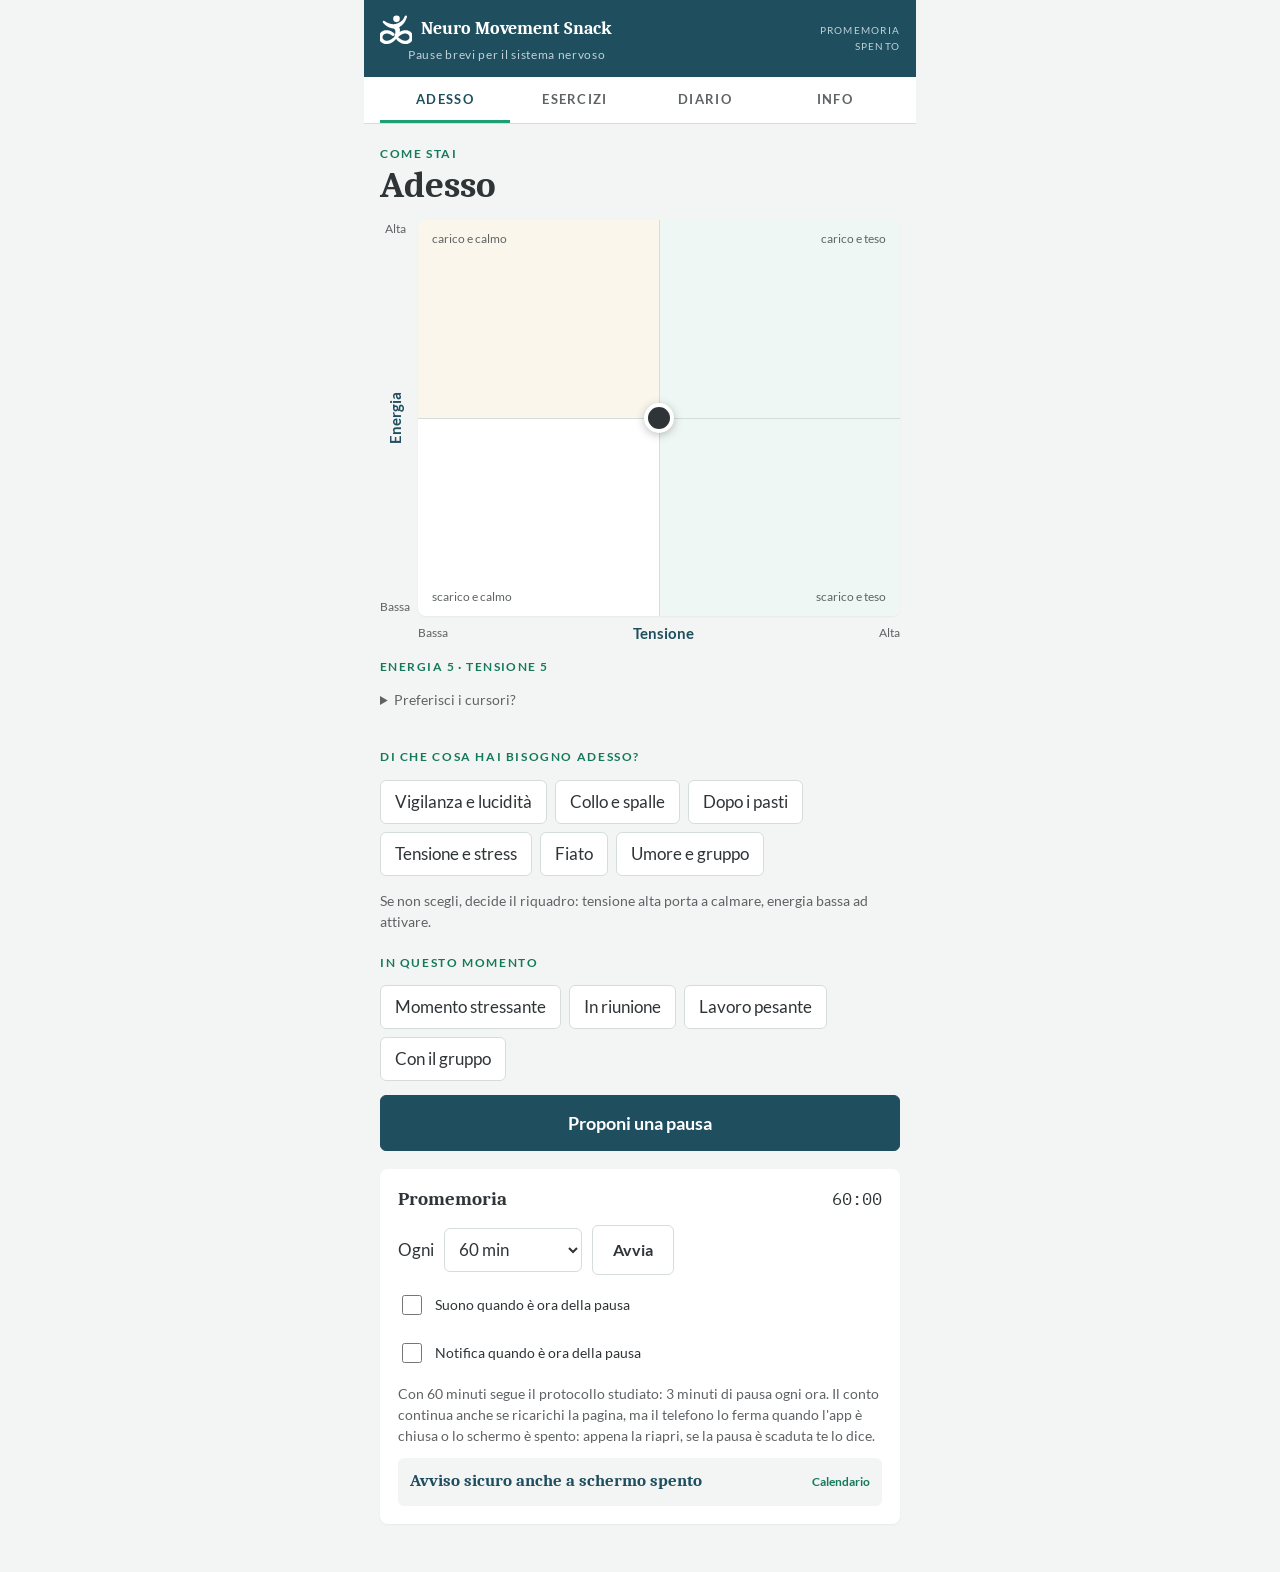
==== commit 72f837de: "Correzioni urgenti: date locali, cache offline, respiro, sicurezza, caratteri - Diario: data locale " ====
--- a/index.html
+++ b/index.html
@@ -11,8 +11,7 @@
 <meta name="apple-mobile-web-app-capable" content="yes">
 <meta name="apple-mobile-web-app-title" content="Neuro Snack">
 <title>Neuro Movement Snack</title>
-<link rel="preconnect" href="https://fonts.googleapis.com">
-<link rel="stylesheet" href="https://fonts.googleapis.com/css2?family=Caladea:wght@400;700&family=Lato:wght@400;700&family=IBM+Plex+Mono:wght@400&display=swap">
+<link rel="stylesheet" href="fonts/fonts.css">
 <style>
 /* Layout: lo stile di Movement Snack. Fondo nebbia, petrolio per la calma, verde per i numeri, ocra per l'energia; titoli con grazie, testo pulito. */
 :root{
@@ -338,7 +337,7 @@
       <h2 class="big" data-eyebrow="I tuoi dati">Diario</h2>
       <div class="note" id="exampleNote" hidden>
         <span class="badge-ex">Dati di esempio</span>
-        Questi numeri sono inventati per mostrare come funziona il diario.
+        Questi numeri sono inventati per mostrare come funziona il diario e non indicano nessun risultato atteso.
         <div class="row" style="margin-top:8px"><button class="btn" id="clearExamples">Cancella gli esempi e inizia</button></div>
       </div>
 
@@ -494,6 +493,8 @@
       <div>
         <h3 style="margin-bottom:6px">Come si fa</h3>
         <ol class="steps" id="sxSteps"></ol>
+        <p class="small" id="sxChair" style="margin-top:10px" hidden><b>Sedia:</b> usala solo se è stabile e senza rotelle, oppure appoggiata al muro o alla scrivania.</p>
+        <p class="small" style="margin-top:6px"><b>Per tutti gli esercizi:</b> se senti capogiro, testa leggera, fame d'aria, formicolii o dolore, torna al respiro normale e fermati.</p>
       </div>
       <div class="label" id="sxRows"></div>
       <div class="legend-ev">P Protocollo studiato · A Adattato · E Esperienziale<br>●●● Buone · ●● Indizi · ● Ipotesi</div>
@@ -824,19 +825,21 @@
 
 // ---------- Stato salvato (solo su questo dispositivo) ----------
 const KEY = "pitstop.v2";
-const iso = d => d.toISOString().slice(0,10);
+// data locale (non UTC): dopo mezzanotte il diario va sul giorno giusto
+const iso = d => { const z = new Date(d); return z.getFullYear()+"-"+String(z.getMonth()+1).padStart(2,"0")+"-"+String(z.getDate()).padStart(2,"0"); };
 const addDays = (d,n) => { const x = new Date(d); x.setDate(x.getDate()+n); return x; };
 function exampleData(){
   const today = new Date(); const days = [];
-  // Numeri inventati, deterministici, solo per mostrare il diario
-  const eA=[5,4,5,4,6,5,4,5,4,5,5,4,5,4], tA=[6,7,6,7,5,6,7,6,7,6,6,7,6,6];
-  const eB=[5,6,5,6,6,7,6,6,7,6,7,6,7,7], tB=[6,5,5,6,5,4,5,5,4,5,4,5,4,4];
-  const pA=[4,5,4,4,5,4,5,4,4,5,4,4,5,4], pB=[4,4,4,3,4,3,3,3,3,2,3,3,2,3];
+  // Numeri inventati e volutamente piatti: prima e dopo hanno gli stessi valori
+  // in ordine diverso, così l'esempio non suggerisce nessun effetto atteso
+  const eA=[5,4,5,6,5,4,5,5,6,4,5,5,4,6], tA=[6,5,6,7,5,6,6,5,7,6,5,6,6,5];
+  const eB=[5,6,4,5,5,4,6,5,4,5,6,5,5,4], tB=[5,6,6,5,7,6,5,6,6,7,5,6,5,6];
+  const pA=[4,3,4,4,3,5,4,3,4,4,5,3,4,4], pB=[3,4,4,5,4,3,4,4,3,4,5,4,3,4];
   for(let i=0;i<28;i++){
     const d = iso(addDays(today, i-27));
     days.push({d, e: i<14?eA[i]:eB[i-14], t: i<14?tA[i]:tB[i-14], p: i<14?pA[i]:pB[i-14]});
   }
-  const sessions=[{ex:"respiro",pe:4,pt:7,ae:5,at:5},{ex:"micro3",pe:3,pt:5,ae:5,at:4},{ex:"luce",pe:4,pt:4,ae:6,at:3},{ex:"guidato",pe:5,pt:8,ae:5,at:6},{ex:"cammino",pe:3,pt:5,ae:6,at:4}]
+  const sessions=[{ex:"respiro",pe:4,pt:6,ae:4,at:6},{ex:"micro3",pe:5,pt:5,ae:5,at:4},{ex:"luce",pe:4,pt:5,ae:5,at:5},{ex:"guidato",pe:5,pt:6,ae:5,at:6},{ex:"cammino",pe:4,pt:5,ae:4,at:5}]
     .map((s,i)=>({...s, d: iso(addDays(today,-(i*3)))}));
   return {example:true, days, sessions, exp:{ex:"fly", start: iso(addDays(today,-13))}};
 }
@@ -894,13 +897,13 @@
   fly:"post", shrug:"post", resist:"post",
   scale:"stair", sitstand:"stair",
   gruppo:"coreg", ritmo:"coreg", ridere:"coreg"};
-const PICTO = {"mind": "<svg xmlns=\"http://www.w3.org/2000/svg\" viewBox=\"0 0 100 100\" aria-hidden=\"true\" fill=\"none\" stroke-linecap=\"round\" stroke-linejoin=\"round\"><path d=\"M30.0 15.0 Q50.0 2.0 70.0 15.0\" stroke=\"#A8DCC8\" stroke-width=\"6.3\"/><path d=\"M37.0 69.0 L50.0 52.0 L63.0 69.0\" stroke=\"#1D9E75\" stroke-width=\"9.0\"/><path d=\"M50.0 43.0 L50.0 72.0\" stroke=\"#1D9E75\" stroke-width=\"9.0\"/><path d=\"M40.0 96.0 L50.0 72.0 L60.0 96.0\" stroke=\"#1D9E75\" stroke-width=\"9.0\"/><circle cx=\"50.0\" cy=\"25.0\" r=\"10.0\" fill=\"#1D9E75\" stroke=\"none\"/></svg>", "energy": "<svg xmlns=\"http://www.w3.org/2000/svg\" viewBox=\"0 0 100 100\" aria-hidden=\"true\" fill=\"none\" stroke-linecap=\"round\" stroke-linejoin=\"round\"><path d=\"M50.0 39.0 L32.0 23.0\" stroke=\"#1D9E75\" stroke-width=\"9.0\"/><path d=\"M50.0 39.0 L68.0 23.0\" stroke=\"#1D9E75\" stroke-width=\"9.0\"/><path d=\"M50.0 37.0 L50.0 66.0\" stroke=\"#1D9E75\" stroke-width=\"9.0\"/><path d=\"M40.0 90.0 L50.0 66.0 L60.0 90.0\" stroke=\"#1D9E75\" stroke-width=\"9.0\"/><circle cx=\"50.0\" cy=\"19.0\" r=\"10.0\" fill=\"#1D9E75\" stroke=\"none\"/></svg>", "meta": "<svg xmlns=\"http://www.w3.org/2000/svg\" viewBox=\"0 0 100 100\" aria-hidden=\"true\" fill=\"none\" stroke-linecap=\"round\" stroke-linejoin=\"round\"><path d=\"M50.0 35.0 L48.0 62.0\" stroke=\"#1D9E75\" stroke-width=\"9.0\"/><path d=\"M36.0 51.0 L50.0 41.0 L63.0 53.0\" stroke=\"#1D9E75\" stroke-width=\"9.0\"/><path d=\"M38.0 90.0 L48.0 62.0 L60.0 75.0 L63.0 90.0\" stroke=\"#1D9E75\" stroke-width=\"9.0\"/><circle cx=\"53.0\" cy=\"19.0\" r=\"10.0\" fill=\"#1D9E75\" stroke=\"none\"/></svg>", "post": "<svg xmlns=\"http://www.w3.org/2000/svg\" viewBox=\"0 0 100 100\" aria-hidden=\"true\" fill=\"none\" stroke-linecap=\"round\" stroke-linejoin=\"round\"><path d=\"M28.0 24.0 L30.0 43.0 L70.0 43.0 L72.0 24.0\" stroke=\"#1D9E75\" stroke-width=\"9.0\"/><path d=\"M50.0 37.0 L50.0 66.0\" stroke=\"#1D9E75\" stroke-width=\"9.0\"/><path d=\"M40.0 90.0 L50.0 66.0 L60.0 90.0\" stroke=\"#1D9E75\" stroke-width=\"9.0\"/><circle cx=\"50.0\" cy=\"19.0\" r=\"10.0\" fill=\"#1D9E75\" stroke=\"none\"/></svg>", "stair": "<svg xmlns=\"http://www.w3.org/2000/svg\" viewBox=\"0 0 100 100\" aria-hidden=\"true\" fill=\"none\" stroke-linecap=\"round\" stroke-linejoin=\"round\"><path d=\"M12.0 91.0 L44.0 91.0 L44.0 79.0 L72.0 79.0 L72.0 66.0 L90.0 66.0\" stroke=\"#A8DCC8\" stroke-width=\"6.3\"/><path d=\"M46.0 34.0 L43.0 58.0\" stroke=\"#1D9E75\" stroke-width=\"9.0\"/><path d=\"M32.0 49.0 L45.0 40.0 L60.0 31.0\" stroke=\"#1D9E75\" stroke-width=\"9.0\"/><path d=\"M43.0 58.0 L35.0 88.0\" stroke=\"#1D9E75\" stroke-width=\"9.0\"/><path d=\"M43.0 58.0 L59.0 62.0 L61.0 76.0\" stroke=\"#1D9E75\" stroke-width=\"9.0\"/><circle cx=\"48.0\" cy=\"18.0\" r=\"10.0\" fill=\"#1D9E75\" stroke=\"none\"/></svg>", "coreg": "<svg xmlns=\"http://www.w3.org/2000/svg\" viewBox=\"0 0 100 100\" aria-hidden=\"true\" fill=\"none\" stroke-linecap=\"round\" stroke-linejoin=\"round\"><path d=\"M28.0 43.2 L13.6 30.4\" stroke=\"#1D9E75\" stroke-width=\"7.2\"/><path d=\"M28.0 43.2 L42.4 30.4\" stroke=\"#1D9E75\" stroke-width=\"7.2\"/><path d=\"M28.0 41.6 L28.0 64.8\" stroke=\"#1D9E75\" stroke-width=\"7.2\"/><path d=\"M20.0 84.0 L28.0 64.8 L36.0 84.0\" stroke=\"#1D9E75\" stroke-width=\"7.2\"/><path d=\"M72.0 43.2 L57.6 30.4\" stroke=\"#1D9E75\" stroke-width=\"7.2\"/><path d=\"M72.0 43.2 L86.4 30.4\" stroke=\"#1D9E75\" stroke-width=\"7.2\"/><path d=\"M72.0 41.6 L72.0 64.8\" stroke=\"#1D9E75\" stroke-width=\"7.2\"/><path d=\"M64.0 84.0 L72.0 64.8 L80.0 84.0\" stroke=\"#1D9E75\" stroke-width=\"7.2\"/><circle cx=\"28.0\" cy=\"27.2\" r=\"8.0\" fill=\"#1D9E75\" stroke=\"none\"/><circle cx=\"72.0\" cy=\"27.2\" r=\"8.0\" fill=\"#1D9E75\" stroke=\"none\"/></svg>"};
+const PICTO = {"energy": "<svg xmlns=\"http://www.w3.org/2000/svg\" viewBox=\"0 0 100 100\" aria-hidden=\"true\" fill=\"#1D9E75\"><path d=\"M15.61 26.21 L15.72 26.41 L15.80 26.60 L15.93 26.88 L16.10 27.22 L16.30 27.62 L16.53 28.06 L16.79 28.55 L17.07 29.07 L17.38 29.62 L17.72 30.20 L18.09 30.80 L18.48 31.42 L18.91 32.04 L19.37 32.68 L19.87 33.33 L20.40 33.97 L20.98 34.61 L21.60 35.24 L22.27 35.86 L22.99 36.46 L23.77 37.03 L24.60 37.57 L25.50 38.06 L26.42 38.48 L27.30 38.84 L28.17 39.16 L29.07 39.46 L30.00 39.74 L30.96 40.00 L31.94 40.24 L32.94 40.46 L33.97 40.67 L35.01 40.85 L36.08 41.02 L37.15 41.17 L38.24 41.31 L39.33 41.42 L40.43 41.52 L41.54 41.60 L42.64 41.66 L43.75 41.70 L44.85 41.72 L45.94 41.72 L47.03 41.70 L48.11 41.65 L49.17 41.58 L50.23 41.49 L51.26 41.38 L52.21 41.10 L53.14 40.82 L54.07 40.51 L55.00 40.19 L55.92 39.84 L56.83 39.48 L57.75 39.10 L58.65 38.70 L59.55 38.27 L60.44 37.83 L61.31 37.37 L62.18 36.88 L63.04 36.38 L63.89 35.85 L64.72 35.30 L65.54 34.73 L66.34 34.13 L67.12 33.51 L67.89 32.87 L68.64 32.20 L69.37 31.51 L70.07 30.80 L70.76 30.06 L71.44 29.27 L72.15 28.40 L72.82 27.46 L73.45 26.49 L74.04 25.50 L74.59 24.48 L75.12 23.44 L75.62 22.38 L76.10 21.31 L76.55 20.23 L76.99 19.16 L77.40 18.08 L77.80 17.02 L78.18 15.97 L78.53 14.94 L78.87 13.94 L79.19 12.98 L79.49 12.05 L79.76 11.18 L80.02 10.36 L80.25 9.61 L80.46 8.93 L80.64 8.33 L80.79 7.84 L80.93 7.40 L75.07 4.60 L74.77 5.08 L74.44 5.67 L74.11 6.31 L73.76 7.00 L73.40 7.74 L73.02 8.52 L72.63 9.35 L72.22 10.21 L71.80 11.10 L71.36 12.00 L70.91 12.93 L70.45 13.86 L69.98 14.79 L69.49 15.71 L69.00 16.62 L68.50 17.51 L67.99 18.36 L67.48 19.17 L66.96 19.94 L66.46 20.65 L65.95 21.29 L65.47 21.85 L65.01 22.32 L64.56 22.73 L64.05 23.13 L63.51 23.53 L62.95 23.93 L62.38 24.30 L61.79 24.66 L61.19 25.00 L60.57 25.33 L59.94 25.64 L59.30 25.94 L58.65 26.22 L57.99 26.49 L57.32 26.74 L56.63 26.98 L55.94 27.20 L55.24 27.41 L54.54 27.60 L53.82 27.78 L53.10 27.94 L52.38 28.09 L51.65 28.23 L50.92 28.35 L50.19 28.45 L49.46 28.55 L48.74 28.62 L48.07 28.82 L47.36 29.01 L46.61 29.18 L45.82 29.34 L45.00 29.48 L44.15 29.61 L43.28 29.73 L42.39 29.83 L41.49 29.91 L40.59 29.98 L39.67 30.03 L38.76 30.07 L37.86 30.09 L36.96 30.10 L36.08 30.09 L35.22 30.07 L34.38 30.04 L33.56 29.99 L32.78 29.94 L32.04 29.87 L31.34 29.79 L30.68 29.70 L30.08 29.60 L29.58 29.52 L29.19 29.44 L28.83 29.33 L28.45 29.20 L28.05 29.02 L27.65 28.80 L27.24 28.55 L26.83 28.27 L26.41 27.96 L25.99 27.61 L25.58 27.25 L25.17 26.86 L24.77 26.46 L24.37 26.05 L23.98 25.63 L23.60 25.20 L23.22 24.78 L22.86 24.36 L22.50 23.95 L22.15 23.55 L21.80 23.16 L21.45 22.79 L21.09 22.42 L20.72 22.06 L20.39 21.79Z\"/><path d=\"M43.50 33.00 L43.52 33.29 L43.54 33.63 L43.56 34.01 L43.58 34.43 L43.60 34.88 L43.62 35.36 L43.65 35.87 L43.67 36.41 L43.69 36.97 L43.71 37.55 L43.73 38.14 L43.75 38.75 L43.77 39.37 L43.79 40.00 L43.81 40.63 L43.83 41.26 L43.85 41.89 L43.88 42.52 L43.90 43.13 L43.92 43.74 L43.94 44.33 L43.96 44.91 L43.98 45.47 L44.00 46.00 L44.04 46.53 L44.08 47.07 L44.12 47.63 L44.17 48.20 L44.21 48.77 L44.25 49.35 L44.29 49.93 L44.33 50.52 L44.38 51.10 L44.42 51.68 L44.46 52.25 L44.50 52.81 L44.54 53.36 L44.58 53.90 L44.62 54.42 L44.67 54.93 L44.71 55.41 L44.75 55.87 L44.79 56.30 L44.83 56.71 L44.88 57.08 L44.92 57.42 L44.96 57.73 L45.00 58.00 L55.00 58.00 L55.04 57.73 L55.08 57.42 L55.12 57.08 L55.17 56.71 L55.21 56.30 L55.25 55.87 L55.29 55.41 L55.33 54.93 L55.38 54.42 L55.42 53.90 L55.46 53.36 L55.50 52.81 L55.54 52.25 L55.58 51.68 L55.62 51.10 L55.67 50.52 L55.71 49.93 L55.75 49.35 L55.79 48.77 L55.83 48.20 L55.88 47.63 L55.92 47.07 L55.96 46.53 L56.00 46.00 L56.02 45.47 L56.04 44.91 L56.06 44.33 L56.08 43.74 L56.10 43.13 L56.12 42.52 L56.15 41.89 L56.17 41.26 L56.19 40.63 L56.21 40.00 L56.23 39.37 L56.25 38.75 L56.27 38.14 L56.29 37.55 L56.31 36.97 L56.33 36.41 L56.35 35.87 L56.38 35.36 L56.40 34.88 L56.42 34.43 L56.44 34.01 L56.46 33.63 L56.48 33.29 L56.50 33.00Z\"/><path d=\"M44.20 55.60 L44.12 56.00 L44.02 56.46 L43.90 56.96 L43.78 57.51 L43.64 58.11 L43.50 58.74 L43.34 59.41 L43.17 60.11 L43.00 60.84 L42.81 61.59 L42.63 62.37 L42.43 63.16 L42.23 63.97 L42.03 64.78 L41.82 65.61 L41.61 66.43 L41.40 67.26 L41.19 68.08 L40.97 68.89 L40.76 69.69 L40.56 70.48 L40.35 71.24 L40.15 71.98 L39.96 72.69 L39.77 73.41 L39.56 74.15 L39.35 74.92 L39.12 75.71 L38.89 76.51 L38.65 77.33 L38.41 78.16 L38.16 78.99 L37.91 79.83 L37.66 80.66 L37.41 81.48 L37.16 82.29 L36.91 83.09 L36.68 83.88 L36.45 84.64 L36.22 85.37 L36.01 86.08 L35.81 86.75 L35.62 87.39 L35.45 87.99 L35.30 88.54 L35.16 89.05 L35.04 89.51 L34.94 89.91 L41.06 92.09 L41.24 91.72 L41.43 91.31 L41.64 90.83 L41.88 90.31 L42.13 89.75 L42.39 89.14 L42.67 88.49 L42.96 87.81 L43.26 87.10 L43.57 86.37 L43.89 85.61 L44.22 84.83 L44.55 84.04 L44.88 83.23 L45.21 82.42 L45.55 81.60 L45.88 80.78 L46.21 79.96 L46.53 79.15 L46.85 78.35 L47.16 77.56 L47.47 76.79 L47.76 76.04 L48.04 75.31 L48.31 74.57 L48.58 73.82 L48.86 73.04 L49.13 72.25 L49.41 71.44 L49.69 70.62 L49.97 69.80 L50.24 68.97 L50.52 68.15 L50.79 67.33 L51.06 66.52 L51.32 65.72 L51.58 64.93 L51.83 64.17 L52.07 63.42 L52.31 62.71 L52.54 62.02 L52.75 61.37 L52.96 60.76 L53.16 60.19 L53.34 59.66 L53.51 59.19 L53.66 58.77 L53.80 58.40Z\"/><path d=\"M46.20 58.40 L46.34 58.77 L46.49 59.19 L46.66 59.66 L46.84 60.19 L47.04 60.76 L47.25 61.37 L47.46 62.02 L47.69 62.71 L47.93 63.42 L48.17 64.17 L48.42 64.93 L48.68 65.72 L48.94 66.52 L49.21 67.33 L49.48 68.15 L49.76 68.97 L50.03 69.80 L50.31 70.62 L50.59 71.44 L50.87 72.25 L51.14 73.04 L51.42 73.82 L51.69 74.57 L51.96 75.31 L52.24 76.04 L52.53 76.79 L52.84 77.56 L53.15 78.35 L53.47 79.15 L53.79 79.96 L54.12 80.78 L54.45 81.60 L54.79 82.42 L55.12 83.23 L55.45 84.04 L55.78 84.83 L56.11 85.61 L56.43 86.37 L56.74 87.10 L57.04 87.81 L57.33 88.49 L57.61 89.14 L57.87 89.75 L58.12 90.31 L58.36 90.83 L58.57 91.31 L58.76 91.72 L58.94 92.09 L65.06 89.91 L64.96 89.51 L64.84 89.05 L64.70 88.54 L64.55 87.99 L64.38 87.39 L64.19 86.75 L63.99 86.08 L63.78 85.37 L63.55 84.64 L63.32 83.88 L63.09 83.09 L62.84 82.29 L62.59 81.48 L62.34 80.66 L62.09 79.83 L61.84 78.99 L61.59 78.16 L61.35 77.33 L61.11 76.51 L60.88 75.71 L60.65 74.92 L60.44 74.15 L60.23 73.41 L60.04 72.69 L59.85 71.98 L59.65 71.24 L59.44 70.48 L59.24 69.69 L59.03 68.89 L58.81 68.08 L58.60 67.26 L58.39 66.43 L58.18 65.61 L57.97 64.78 L57.77 63.97 L57.57 63.16 L57.37 62.37 L57.19 61.59 L57.00 60.84 L56.83 60.11 L56.66 59.41 L56.50 58.74 L56.36 58.11 L56.22 57.51 L56.10 56.96 L55.98 56.46 L55.88 56.00 L55.80 55.60Z\"/><circle cx=\"18.00\" cy=\"24.00\" r=\"3.25\"/><circle cx=\"78.00\" cy=\"6.00\" r=\"3.25\"/><circle cx=\"50.00\" cy=\"33.00\" r=\"6.50\"/><circle cx=\"50.00\" cy=\"58.00\" r=\"5.00\"/><circle cx=\"49.00\" cy=\"57.00\" r=\"5.00\"/><circle cx=\"38.00\" cy=\"91.00\" r=\"3.25\"/><circle cx=\"51.00\" cy=\"57.00\" r=\"5.00\"/><circle cx=\"62.00\" cy=\"91.00\" r=\"3.25\"/><circle cx=\"50.00\" cy=\"14.00\" r=\"10.00\"/></svg>", "post": "<svg xmlns=\"http://www.w3.org/2000/svg\" viewBox=\"0 0 100 100\" aria-hidden=\"true\" fill=\"#1D9E75\"><path fill=\"#A8DCC8\" d=\"M22.50 40.15 L22.51 39.84 L22.52 39.45 L22.52 39.06 L22.50 38.66 L22.49 38.23 L22.47 37.79 L22.44 37.33 L22.42 36.86 L22.40 36.37 L22.39 35.88 L22.38 35.38 L22.37 34.88 L22.38 34.38 L22.39 33.88 L22.42 33.40 L22.45 32.93 L22.50 32.48 L22.56 32.06 L22.63 31.67 L22.72 31.31 L22.81 31.00 L22.91 30.73 L23.01 30.52 L23.10 30.36 L23.21 30.20 L23.38 30.01 L23.59 29.80 L23.86 29.56 L24.17 29.32 L24.52 29.06 L24.91 28.81 L25.32 28.55 L25.76 28.30 L26.22 28.04 L26.69 27.79 L27.17 27.55 L27.66 27.32 L28.14 27.09 L28.63 26.86 L29.10 26.65 L29.56 26.44 L30.01 26.24 L30.44 26.05 L30.85 25.87 L31.23 25.69 L31.60 25.51 L31.95 25.34 L32.23 25.18 L29.77 20.82 L29.59 20.93 L29.38 21.03 L29.10 21.17 L28.77 21.32 L28.39 21.49 L27.98 21.68 L27.53 21.88 L27.05 22.09 L26.55 22.32 L26.03 22.56 L25.50 22.81 L24.95 23.07 L24.40 23.35 L23.85 23.64 L23.30 23.95 L22.75 24.26 L22.21 24.60 L21.68 24.95 L21.16 25.32 L20.66 25.72 L20.18 26.14 L19.72 26.60 L19.29 27.10 L18.90 27.64 L18.56 28.22 L18.29 28.82 L18.07 29.42 L17.88 30.03 L17.74 30.64 L17.63 31.25 L17.54 31.86 L17.47 32.48 L17.43 33.08 L17.40 33.69 L17.38 34.29 L17.38 34.87 L17.38 35.45 L17.39 36.01 L17.41 36.55 L17.43 37.07 L17.45 37.56 L17.47 38.02 L17.49 38.45 L17.51 38.83 L17.52 39.17 L17.52 39.45 L17.52 39.66 L17.50 39.85Z\"/><circle fill=\"#A8DCC8\" cx=\"20.00\" cy=\"40.00\" r=\"2.50\"/><circle fill=\"#A8DCC8\" cx=\"31.00\" cy=\"23.00\" r=\"2.50\"/><path fill=\"#A8DCC8\" d=\"M82.50 39.85 L82.48 39.66 L82.48 39.45 L82.48 39.17 L82.49 38.83 L82.51 38.45 L82.53 38.02 L82.55 37.56 L82.57 37.07 L82.59 36.55 L82.61 36.01 L82.62 35.45 L82.62 34.87 L82.62 34.29 L82.60 33.69 L82.57 33.08 L82.53 32.48 L82.46 31.86 L82.37 31.25 L82.26 30.64 L82.12 30.03 L81.93 29.42 L81.71 28.82 L81.44 28.22 L81.10 27.64 L80.71 27.10 L80.28 26.60 L79.82 26.14 L79.34 25.72 L78.84 25.32 L78.32 24.95 L77.79 24.60 L77.25 24.26 L76.70 23.95 L76.15 23.64 L75.60 23.35 L75.05 23.07 L74.50 22.81 L73.97 22.56 L73.45 22.32 L72.95 22.09 L72.47 21.88 L72.02 21.68 L71.61 21.49 L71.23 21.32 L70.90 21.17 L70.62 21.03 L70.41 20.93 L70.23 20.82 L67.77 25.18 L68.05 25.34 L68.40 25.51 L68.77 25.69 L69.15 25.87 L69.56 26.05 L69.99 26.24 L70.44 26.44 L70.90 26.65 L71.37 26.86 L71.86 27.09 L72.34 27.32 L72.83 27.55 L73.31 27.79 L73.78 28.04 L74.24 28.30 L74.68 28.55 L75.09 28.81 L75.48 29.06 L75.83 29.32 L76.14 29.56 L76.41 29.80 L76.62 30.01 L76.79 30.20 L76.90 30.36 L76.99 30.52 L77.09 30.73 L77.19 31.00 L77.28 31.31 L77.37 31.67 L77.44 32.06 L77.50 32.48 L77.55 32.93 L77.58 33.40 L77.61 33.88 L77.62 34.38 L77.63 34.88 L77.62 35.38 L77.61 35.88 L77.60 36.37 L77.58 36.86 L77.56 37.33 L77.53 37.79 L77.51 38.23 L77.50 38.66 L77.48 39.06 L77.48 39.45 L77.49 39.84 L77.50 40.15Z\"/><circle fill=\"#A8DCC8\" cx=\"80.00\" cy=\"40.00\" r=\"2.50\"/><circle fill=\"#A8DCC8\" cx=\"69.00\" cy=\"23.00\" r=\"2.50\"/><path d=\"M28.11 64.94 L28.27 64.56 L28.44 64.11 L28.62 63.61 L28.81 63.07 L29.01 62.49 L29.21 61.88 L29.43 61.23 L29.65 60.55 L29.88 59.84 L30.12 59.12 L30.36 58.38 L30.61 57.64 L30.87 56.88 L31.13 56.13 L31.39 55.39 L31.66 54.65 L31.94 53.93 L32.21 53.23 L32.49 52.57 L32.76 51.93 L33.03 51.34 L33.30 50.80 L33.56 50.32 L33.81 49.88 L34.10 49.43 L34.40 48.96 L34.70 48.51 L35.00 48.08 L35.30 47.65 L35.61 47.24 L35.91 46.84 L36.21 46.46 L36.52 46.10 L36.82 45.75 L37.13 45.41 L37.43 45.10 L37.73 44.80 L38.03 44.52 L38.33 44.25 L38.62 44.01 L38.91 43.78 L39.20 43.58 L39.48 43.39 L39.76 43.22 L40.04 43.07 L40.31 42.93 L40.57 42.82 L40.82 42.72 L41.04 42.65 L41.26 42.58 L41.49 42.52 L41.75 42.47 L42.03 42.41 L42.32 42.37 L42.64 42.32 L42.97 42.29 L43.32 42.26 L43.69 42.23 L44.07 42.22 L44.47 42.21 L44.88 42.20 L45.30 42.21 L45.73 42.22 L46.18 42.23 L46.63 42.25 L47.09 42.28 L47.56 42.31 L48.04 42.34 L48.52 42.38 L49.01 42.42 L49.50 42.46 L50.00 42.50 L50.50 42.46 L50.99 42.42 L51.48 42.38 L51.96 42.34 L52.44 42.31 L52.91 42.28 L53.37 42.25 L53.82 42.23 L54.27 42.22 L54.70 42.21 L55.12 42.20 L55.53 42.21 L55.93 42.22 L56.31 42.23 L56.68 42.26 L57.03 42.29 L57.36 42.32 L57.68 42.37 L57.97 42.41 L58.25 42.47 L58.51 42.52 L58.74 42.58 L58.96 42.65 L59.18 42.72 L59.43 42.82 L59.69 42.93 L59.96 43.07 L60.24 43.22 L60.52 43.39 L60.80 43.58 L61.09 43.78 L61.38 44.01 L61.67 44.25 L61.97 44.52 L62.27 44.80 L62.57 45.10 L62.87 45.41 L63.18 45.75 L63.48 46.10 L63.79 46.46 L64.09 46.84 L64.39 47.24 L64.70 47.65 L65.00 48.08 L65.30 48.51 L65.60 48.96 L65.90 49.43 L66.19 49.88 L66.44 50.32 L66.70 50.80 L66.97 51.34 L67.24 51.93 L67.51 52.57 L67.79 53.23 L68.06 53.93 L68.34 54.65 L68.61 55.39 L68.87 56.13 L69.13 56.88 L69.39 57.64 L69.64 58.38 L69.88 59.12 L70.12 59.84 L70.35 60.55 L70.57 61.23 L70.79 61.88 L70.99 62.49 L71.19 63.07 L71.38 63.61 L71.56 64.11 L71.73 64.56 L71.89 64.94 L78.11 63.06 L78.05 62.71 L77.98 62.31 L77.89 61.84 L77.79 61.31 L77.68 60.72 L77.56 60.09 L77.42 59.42 L77.28 58.71 L77.13 57.97 L76.96 57.21 L76.79 56.42 L76.61 55.61 L76.42 54.80 L76.23 53.97 L76.02 53.14 L75.81 52.31 L75.59 51.49 L75.37 50.67 L75.13 49.87 L74.89 49.08 L74.64 48.30 L74.37 47.55 L74.10 46.81 L73.81 46.12 L73.55 45.50 L73.30 44.90 L73.04 44.30 L72.77 43.71 L72.50 43.12 L72.22 42.54 L71.92 41.96 L71.62 41.39 L71.31 40.82 L70.99 40.26 L70.65 39.70 L70.30 39.15 L69.94 38.61 L69.57 38.08 L69.18 37.55 L68.77 37.03 L68.35 36.52 L67.90 36.02 L67.44 35.53 L66.96 35.05 L66.46 34.58 L65.94 34.13 L65.40 33.70 L64.82 33.28 L64.19 32.87 L63.54 32.50 L62.88 32.16 L62.21 31.85 L61.55 31.57 L60.89 31.32 L60.22 31.10 L59.56 30.90 L58.91 30.72 L58.25 30.56 L57.61 30.42 L56.97 30.29 L56.33 30.18 L55.70 30.08 L55.08 29.99 L54.47 29.92 L53.87 29.85 L53.28 29.78 L52.70 29.73 L52.13 29.68 L51.58 29.63 L51.04 29.58 L50.51 29.54 L50.00 29.50 L49.49 29.54 L48.96 29.58 L48.42 29.63 L47.87 29.68 L47.30 29.73 L46.72 29.78 L46.13 29.85 L45.53 29.92 L44.92 29.99 L44.30 30.08 L43.67 30.18 L43.03 30.29 L42.39 30.42 L41.75 30.56 L41.09 30.72 L40.44 30.90 L39.78 31.10 L39.11 31.32 L38.45 31.57 L37.79 31.85 L37.12 32.16 L36.46 32.50 L35.81 32.87 L35.18 33.28 L34.60 33.70 L34.06 34.13 L33.54 34.58 L33.04 35.05 L32.56 35.53 L32.10 36.02 L31.65 36.52 L31.23 37.03 L30.82 37.55 L30.43 38.08 L30.06 38.61 L29.70 39.15 L29.35 39.70 L29.01 40.26 L28.69 40.82 L28.38 41.39 L28.08 41.96 L27.78 42.54 L27.50 43.12 L27.23 43.71 L26.96 44.30 L26.70 44.90 L26.45 45.50 L26.19 46.12 L25.90 46.81 L25.63 47.55 L25.36 48.30 L25.11 49.08 L24.87 49.87 L24.63 50.67 L24.41 51.49 L24.19 52.31 L23.98 53.14 L23.77 53.97 L23.58 54.80 L23.39 55.61 L23.21 56.42 L23.04 57.21 L22.87 57.97 L22.72 58.71 L22.58 59.42 L22.44 60.09 L22.32 60.72 L22.21 61.31 L22.11 61.84 L22.02 62.31 L21.95 62.71 L21.89 63.06Z\"/><path d=\"M43.50 33.00 L43.52 33.29 L43.54 33.63 L43.56 34.01 L43.58 34.43 L43.60 34.88 L43.62 35.36 L43.65 35.87 L43.67 36.41 L43.69 36.97 L43.71 37.55 L43.73 38.14 L43.75 38.75 L43.77 39.37 L43.79 40.00 L43.81 40.63 L43.83 41.26 L43.85 41.89 L43.88 42.52 L43.90 43.13 L43.92 43.74 L43.94 44.33 L43.96 44.91 L43.98 45.47 L44.00 46.00 L44.04 46.53 L44.08 47.07 L44.12 47.63 L44.17 48.20 L44.21 48.77 L44.25 49.35 L44.29 49.93 L44.33 50.52 L44.38 51.10 L44.42 51.68 L44.46 52.25 L44.50 52.81 L44.54 53.36 L44.58 53.90 L44.62 54.42 L44.67 54.93 L44.71 55.41 L44.75 55.87 L44.79 56.30 L44.83 56.71 L44.88 57.08 L44.92 57.42 L44.96 57.73 L45.00 58.00 L55.00 58.00 L55.04 57.73 L55.08 57.42 L55.12 57.08 L55.17 56.71 L55.21 56.30 L55.25 55.87 L55.29 55.41 L55.33 54.93 L55.38 54.42 L55.42 53.90 L55.46 53.36 L55.50 52.81 L55.54 52.25 L55.58 51.68 L55.62 51.10 L55.67 50.52 L55.71 49.93 L55.75 49.35 L55.79 48.77 L55.83 48.20 L55.88 47.63 L55.92 47.07 L55.96 46.53 L56.00 46.00 L56.02 45.47 L56.04 44.91 L56.06 44.33 L56.08 43.74 L56.10 43.13 L56.12 42.52 L56.15 41.89 L56.17 41.26 L56.19 40.63 L56.21 40.00 L56.23 39.37 L56.25 38.75 L56.27 38.14 L56.29 37.55 L56.31 36.97 L56.33 36.41 L56.35 35.87 L56.38 35.36 L56.40 34.88 L56.42 34.43 L56.44 34.01 L56.46 33.63 L56.48 33.29 L56.50 33.00Z\"/><path d=\"M44.20 55.60 L44.12 56.00 L44.02 56.46 L43.90 56.96 L43.78 57.51 L43.64 58.11 L43.50 58.74 L43.34 59.41 L43.17 60.11 L43.00 60.84 L42.81 61.59 L42.63 62.37 L42.43 63.16 L42.23 63.97 L42.03 64.78 L41.82 65.61 L41.61 66.43 L41.40 67.26 L41.19 68.08 L40.97 68.89 L40.76 69.69 L40.56 70.48 L40.35 71.24 L40.15 71.98 L39.96 72.69 L39.77 73.41 L39.56 74.15 L39.35 74.92 L39.12 75.71 L38.89 76.51 L38.65 77.33 L38.41 78.16 L38.16 78.99 L37.91 79.83 L37.66 80.66 L37.41 81.48 L37.16 82.29 L36.91 83.09 L36.68 83.88 L36.45 84.64 L36.22 85.37 L36.01 86.08 L35.81 86.75 L35.62 87.39 L35.45 87.99 L35.30 88.54 L35.16 89.05 L35.04 89.51 L34.94 89.91 L41.06 92.09 L41.24 91.72 L41.43 91.31 L41.64 90.83 L41.88 90.31 L42.13 89.75 L42.39 89.14 L42.67 88.49 L42.96 87.81 L43.26 87.10 L43.57 86.37 L43.89 85.61 L44.22 84.83 L44.55 84.04 L44.88 83.23 L45.21 82.42 L45.55 81.60 L45.88 80.78 L46.21 79.96 L46.53 79.15 L46.85 78.35 L47.16 77.56 L47.47 76.79 L47.76 76.04 L48.04 75.31 L48.31 74.57 L48.58 73.82 L48.86 73.04 L49.13 72.25 L49.41 71.44 L49.69 70.62 L49.97 69.80 L50.24 68.97 L50.52 68.15 L50.79 67.33 L51.06 66.52 L51.32 65.72 L51.58 64.93 L51.83 64.17 L52.07 63.42 L52.31 62.71 L52.54 62.02 L52.75 61.37 L52.96 60.76 L53.16 60.19 L53.34 59.66 L53.51 59.19 L53.66 58.77 L53.80 58.40Z\"/><path d=\"M46.20 58.40 L46.34 58.77 L46.49 59.19 L46.66 59.66 L46.84 60.19 L47.04 60.76 L47.25 61.37 L47.46 62.02 L47.69 62.71 L47.93 63.42 L48.17 64.17 L48.42 64.93 L48.68 65.72 L48.94 66.52 L49.21 67.33 L49.48 68.15 L49.76 68.97 L50.03 69.80 L50.31 70.62 L50.59 71.44 L50.87 72.25 L51.14 73.04 L51.42 73.82 L51.69 74.57 L51.96 75.31 L52.24 76.04 L52.53 76.79 L52.84 77.56 L53.15 78.35 L53.47 79.15 L53.79 79.96 L54.12 80.78 L54.45 81.60 L54.79 82.42 L55.12 83.23 L55.45 84.04 L55.78 84.83 L56.11 85.61 L56.43 86.37 L56.74 87.10 L57.04 87.81 L57.33 88.49 L57.61 89.14 L57.87 89.75 L58.12 90.31 L58.36 90.83 L58.57 91.31 L58.76 91.72 L58.94 92.09 L65.06 89.91 L64.96 89.51 L64.84 89.05 L64.70 88.54 L64.55 87.99 L64.38 87.39 L64.19 86.75 L63.99 86.08 L63.78 85.37 L63.55 84.64 L63.32 83.88 L63.09 83.09 L62.84 82.29 L62.59 81.48 L62.34 80.66 L62.09 79.83 L61.84 78.99 L61.59 78.16 L61.35 77.33 L61.11 76.51 L60.88 75.71 L60.65 74.92 L60.44 74.15 L60.23 73.41 L60.04 72.69 L59.85 71.98 L59.65 71.24 L59.44 70.48 L59.24 69.69 L59.03 68.89 L58.81 68.08 L58.60 67.26 L58.39 66.43 L58.18 65.61 L57.97 64.78 L57.77 63.97 L57.57 63.16 L57.37 62.37 L57.19 61.59 L57.00 60.84 L56.83 60.11 L56.66 59.41 L56.50 58.74 L56.36 58.11 L56.22 57.51 L56.10 56.96 L55.98 56.46 L55.88 56.00 L55.80 55.60Z\"/><circle cx=\"25.00\" cy=\"64.00\" r=\"3.25\"/><circle cx=\"75.00\" cy=\"64.00\" r=\"3.25\"/><circle cx=\"50.00\" cy=\"33.00\" r=\"6.50\"/><circle cx=\"50.00\" cy=\"58.00\" r=\"5.00\"/><circle cx=\"49.00\" cy=\"57.00\" r=\"5.00\"/><circle cx=\"38.00\" cy=\"91.00\" r=\"3.25\"/><circle cx=\"51.00\" cy=\"57.00\" r=\"5.00\"/><circle cx=\"62.00\" cy=\"91.00\" r=\"3.25\"/><circle cx=\"46.00\" cy=\"17.00\" r=\"10.00\"/></svg>", "meta": "<svg xmlns=\"http://www.w3.org/2000/svg\" viewBox=\"0 0 100 100\" aria-hidden=\"true\" fill=\"#1D9E75\"><path d=\"M34.94 55.38 L35.16 55.07 L35.39 54.68 L35.62 54.28 L35.84 53.85 L36.07 53.41 L36.30 52.95 L36.54 52.48 L36.78 51.99 L37.03 51.49 L37.29 50.98 L37.56 50.46 L37.83 49.95 L38.11 49.44 L38.40 48.94 L38.69 48.45 L38.99 47.98 L39.29 47.53 L39.59 47.11 L39.89 46.72 L40.19 46.37 L40.49 46.06 L40.77 45.81 L41.03 45.60 L41.30 45.41 L41.66 45.18 L42.08 44.91 L42.54 44.62 L43.02 44.33 L43.53 44.03 L44.06 43.74 L44.60 43.44 L45.16 43.16 L45.72 42.88 L46.29 42.62 L46.86 42.37 L47.42 42.14 L47.98 41.93 L48.52 41.74 L49.04 41.58 L49.54 41.45 L50.00 41.35 L50.42 41.29 L50.80 41.25 L51.11 41.25 L51.34 41.28 L51.49 41.34 L51.53 41.41 L51.44 41.48 L51.29 41.38 L51.17 41.28 L51.13 41.19 L51.15 41.12 L51.24 41.09 L51.40 41.10 L51.61 41.16 L51.86 41.28 L52.15 41.44 L52.48 41.65 L52.82 41.90 L53.19 42.20 L53.57 42.52 L53.97 42.88 L54.38 43.26 L54.80 43.67 L55.23 44.09 L55.67 44.53 L56.12 44.98 L56.58 45.43 L57.05 45.89 L57.54 46.36 L58.04 46.81 L58.52 47.23 L58.93 47.58 L59.31 47.91 L59.71 48.27 L60.12 48.65 L60.53 49.04 L60.95 49.44 L61.37 49.86 L61.79 50.29 L62.21 50.71 L62.63 51.14 L63.05 51.57 L63.45 52.00 L63.86 52.42 L64.25 52.84 L64.63 53.24 L65.01 53.63 L65.37 54.00 L65.71 54.36 L66.05 54.70 L66.36 55.01 L66.66 55.30 L66.95 55.57 L67.21 55.81 L67.45 56.01 L72.55 51.99 L72.43 51.73 L72.29 51.46 L72.13 51.14 L71.94 50.79 L71.73 50.41 L71.51 50.00 L71.26 49.57 L70.99 49.11 L70.71 48.64 L70.42 48.15 L70.11 47.64 L69.80 47.12 L69.47 46.60 L69.13 46.06 L68.78 45.52 L68.43 44.97 L68.07 44.43 L67.71 43.88 L67.34 43.34 L66.97 42.80 L66.59 42.27 L66.21 41.75 L65.83 41.24 L65.48 40.77 L65.21 40.37 L64.96 39.97 L64.69 39.54 L64.41 39.08 L64.11 38.59 L63.80 38.08 L63.47 37.55 L63.13 37.00 L62.76 36.43 L62.38 35.86 L61.98 35.27 L61.56 34.68 L61.11 34.08 L60.63 33.48 L60.11 32.88 L59.54 32.28 L58.93 31.68 L58.26 31.10 L57.51 30.54 L56.69 30.01 L55.78 29.52 L54.78 29.09 L53.70 28.75 L52.56 28.52 L51.44 28.55 L50.41 28.68 L49.43 28.87 L48.51 29.11 L47.62 29.40 L46.76 29.73 L45.93 30.09 L45.13 30.47 L44.34 30.88 L43.57 31.32 L42.82 31.77 L42.08 32.24 L41.35 32.72 L40.65 33.22 L39.96 33.73 L39.29 34.25 L38.64 34.78 L38.00 35.31 L37.40 35.85 L36.81 36.39 L36.25 36.93 L35.71 37.47 L35.21 38.01 L34.70 38.59 L34.15 39.23 L33.63 39.92 L33.16 40.62 L32.74 41.33 L32.35 42.04 L32.00 42.75 L31.68 43.46 L31.38 44.17 L31.11 44.87 L30.86 45.57 L30.63 46.26 L30.42 46.93 L30.23 47.58 L30.05 48.22 L29.88 48.83 L29.74 49.42 L29.60 49.98 L29.48 50.50 L29.37 50.98 L29.28 51.42 L29.20 51.80 L29.14 52.13 L29.10 52.38 L29.06 52.62Z\"/><path d=\"M45.52 33.55 L45.57 33.89 L45.63 34.28 L45.70 34.70 L45.77 35.14 L45.84 35.60 L45.92 36.09 L46.00 36.60 L46.08 37.12 L46.16 37.67 L46.24 38.23 L46.33 38.80 L46.41 39.38 L46.49 39.97 L46.56 40.56 L46.64 41.15 L46.70 41.73 L46.77 42.31 L46.82 42.87 L46.87 43.42 L46.92 43.95 L46.95 44.45 L46.98 44.93 L46.99 45.36 L47.00 45.76 L47.03 46.15 L47.04 46.58 L47.04 47.03 L47.02 47.51 L47.00 48.01 L46.97 48.53 L46.94 49.05 L46.89 49.59 L46.84 50.13 L46.79 50.67 L46.73 51.22 L46.67 51.75 L46.60 52.29 L46.54 52.81 L46.47 53.32 L46.41 53.82 L46.35 54.31 L46.29 54.78 L46.24 55.22 L46.19 55.65 L46.15 56.06 L46.12 56.45 L46.09 56.82 L46.08 57.13 L55.92 58.87 L56.01 58.64 L56.09 58.40 L56.20 58.10 L56.31 57.76 L56.43 57.38 L56.56 56.96 L56.70 56.51 L56.85 56.03 L57.00 55.52 L57.15 54.99 L57.30 54.44 L57.46 53.87 L57.62 53.28 L57.77 52.68 L57.92 52.07 L58.07 51.45 L58.22 50.82 L58.35 50.18 L58.49 49.53 L58.61 48.88 L58.72 48.23 L58.83 47.57 L58.92 46.91 L59.00 46.24 L59.03 45.57 L59.06 44.89 L59.07 44.21 L59.08 43.53 L59.07 42.85 L59.05 42.16 L59.03 41.47 L59.00 40.79 L58.97 40.11 L58.93 39.43 L58.89 38.77 L58.84 38.12 L58.80 37.48 L58.75 36.86 L58.71 36.27 L58.66 35.69 L58.62 35.15 L58.58 34.63 L58.55 34.15 L58.52 33.71 L58.50 33.32 L58.48 32.98 L58.48 32.70 L58.48 32.45Z\"/><path d=\"M45.51 54.79 L45.35 55.19 L45.17 55.65 L44.97 56.14 L44.76 56.67 L44.53 57.24 L44.29 57.83 L44.03 58.46 L43.76 59.11 L43.48 59.79 L43.19 60.49 L42.89 61.21 L42.57 61.95 L42.25 62.70 L41.92 63.46 L41.58 64.22 L41.23 64.99 L40.88 65.75 L40.53 66.51 L40.17 67.27 L39.81 68.01 L39.45 68.74 L39.08 69.45 L38.72 70.14 L38.37 70.80 L38.00 71.47 L37.60 72.18 L37.16 72.93 L36.70 73.70 L36.21 74.49 L35.71 75.31 L35.19 76.13 L34.65 76.96 L34.11 77.80 L33.56 78.64 L33.01 79.47 L32.47 80.29 L31.93 81.11 L31.40 81.90 L30.88 82.68 L30.38 83.43 L29.89 84.15 L29.43 84.84 L29.00 85.50 L28.60 86.11 L28.23 86.69 L27.90 87.22 L27.60 87.70 L27.35 88.11 L32.65 91.89 L32.95 91.54 L33.29 91.14 L33.68 90.68 L34.10 90.16 L34.57 89.60 L35.07 89.00 L35.59 88.36 L36.14 87.68 L36.72 86.98 L37.31 86.24 L37.91 85.48 L38.53 84.71 L39.16 83.91 L39.79 83.11 L40.42 82.30 L41.05 81.48 L41.68 80.66 L42.29 79.85 L42.90 79.04 L43.49 78.24 L44.06 77.46 L44.61 76.69 L45.13 75.94 L45.63 75.20 L46.11 74.47 L46.58 73.71 L47.05 72.95 L47.51 72.17 L47.96 71.38 L48.41 70.60 L48.85 69.80 L49.28 69.01 L49.71 68.23 L50.13 67.45 L50.53 66.68 L50.93 65.92 L51.31 65.19 L51.68 64.47 L52.04 63.77 L52.38 63.11 L52.71 62.47 L53.02 61.87 L53.32 61.31 L53.60 60.79 L53.85 60.31 L54.08 59.89 L54.29 59.53 L54.49 59.21Z\"/><path d=\"M47.88 59.83 L48.16 60.19 L48.51 60.62 L48.87 61.06 L49.26 61.53 L49.68 62.02 L50.11 62.54 L50.56 63.08 L51.03 63.65 L51.51 64.23 L52.00 64.84 L52.50 65.46 L53.01 66.09 L53.51 66.74 L54.02 67.40 L54.51 68.06 L55.00 68.72 L55.47 69.38 L55.92 70.04 L56.36 70.68 L56.77 71.32 L57.15 71.94 L57.50 72.54 L57.81 73.12 L58.09 73.66 L58.35 74.21 L58.62 74.82 L58.88 75.48 L59.14 76.18 L59.39 76.92 L59.64 77.69 L59.87 78.48 L60.10 79.30 L60.32 80.12 L60.54 80.95 L60.74 81.78 L60.94 82.61 L61.12 83.43 L61.31 84.24 L61.48 85.03 L61.65 85.80 L61.81 86.54 L61.97 87.25 L62.12 87.93 L62.26 88.57 L62.41 89.16 L62.55 89.72 L62.69 90.23 L62.82 90.66 L69.18 89.34 L69.14 88.95 L69.11 88.52 L69.06 88.02 L69.01 87.45 L68.94 86.82 L68.88 86.14 L68.80 85.41 L68.72 84.65 L68.63 83.84 L68.54 83.01 L68.43 82.15 L68.31 81.27 L68.19 80.36 L68.05 79.45 L67.91 78.52 L67.75 77.59 L67.58 76.66 L67.39 75.73 L67.19 74.80 L66.98 73.89 L66.74 72.98 L66.49 72.08 L66.21 71.20 L65.91 70.34 L65.57 69.49 L65.19 68.65 L64.79 67.81 L64.36 66.98 L63.92 66.16 L63.45 65.34 L62.97 64.53 L62.49 63.73 L61.99 62.94 L61.49 62.16 L60.99 61.40 L60.49 60.66 L60.00 59.93 L59.52 59.23 L59.05 58.56 L58.60 57.91 L58.17 57.29 L57.77 56.71 L57.39 56.17 L57.05 55.66 L56.75 55.21 L56.50 54.81 L56.30 54.48 L56.12 54.17Z\"/><circle cx=\"32.00\" cy=\"54.00\" r=\"3.25\"/><circle cx=\"70.00\" cy=\"54.00\" r=\"3.25\"/><circle cx=\"52.00\" cy=\"33.00\" r=\"6.50\"/><circle cx=\"51.00\" cy=\"58.00\" r=\"5.00\"/><circle cx=\"50.00\" cy=\"57.00\" r=\"5.00\"/><circle cx=\"30.00\" cy=\"90.00\" r=\"3.25\"/><circle cx=\"52.00\" cy=\"57.00\" r=\"5.00\"/><circle cx=\"66.00\" cy=\"90.00\" r=\"3.25\"/><circle cx=\"55.00\" cy=\"14.00\" r=\"10.00\"/></svg>", "mind": "<svg xmlns=\"http://www.w3.org/2000/svg\" viewBox=\"0 0 100 100\" aria-hidden=\"true\" fill=\"#1D9E75\"><path d=\"M14.25 60.35 L14.59 60.10 L14.98 59.79 L15.37 59.47 L15.76 59.13 L16.15 58.78 L16.56 58.41 L16.98 58.02 L17.41 57.63 L17.85 57.22 L18.31 56.80 L18.79 56.37 L19.27 55.94 L19.78 55.51 L20.30 55.07 L20.84 54.64 L21.39 54.21 L21.96 53.78 L22.54 53.36 L23.14 52.95 L23.76 52.56 L24.39 52.17 L25.04 51.80 L25.70 51.45 L26.42 51.09 L27.26 50.68 L28.18 50.22 L29.13 49.74 L30.10 49.24 L31.11 48.73 L32.13 48.21 L33.18 47.69 L34.25 47.16 L35.33 46.65 L36.42 46.14 L37.52 45.64 L38.62 45.17 L39.72 44.72 L40.81 44.29 L41.89 43.90 L42.95 43.55 L43.99 43.25 L45.00 42.98 L45.97 42.77 L46.90 42.61 L47.77 42.50 L48.59 42.45 L49.33 42.45 L50.00 42.50 L50.67 42.45 L51.41 42.45 L52.23 42.50 L53.10 42.61 L54.03 42.77 L55.00 42.98 L56.01 43.25 L57.05 43.55 L58.11 43.90 L59.19 44.29 L60.28 44.72 L61.38 45.17 L62.48 45.64 L63.58 46.14 L64.67 46.65 L65.75 47.16 L66.82 47.69 L67.87 48.21 L68.89 48.73 L69.90 49.24 L70.87 49.74 L71.82 50.22 L72.74 50.68 L73.58 51.09 L74.30 51.45 L74.96 51.80 L75.61 52.17 L76.24 52.56 L76.86 52.95 L77.46 53.36 L78.04 53.78 L78.61 54.21 L79.16 54.64 L79.70 55.07 L80.22 55.51 L80.73 55.94 L81.21 56.37 L81.69 56.80 L82.15 57.22 L82.59 57.63 L83.02 58.02 L83.44 58.41 L83.85 58.78 L84.24 59.13 L84.63 59.47 L85.02 59.79 L85.41 60.10 L85.75 60.35 L90.25 55.65 L90.08 55.40 L89.91 55.14 L89.71 54.83 L89.47 54.47 L89.20 54.08 L88.90 53.64 L88.58 53.17 L88.22 52.67 L87.84 52.14 L87.43 51.59 L86.99 51.02 L86.52 50.43 L86.03 49.83 L85.50 49.21 L84.94 48.58 L84.35 47.94 L83.73 47.30 L83.07 46.65 L82.38 46.01 L81.66 45.37 L80.89 44.73 L80.09 44.10 L79.26 43.49 L78.42 42.91 L77.63 42.37 L76.82 41.80 L75.96 41.21 L75.06 40.58 L74.10 39.93 L73.10 39.26 L72.06 38.57 L70.99 37.87 L69.88 37.17 L68.74 36.47 L67.57 35.77 L66.37 35.08 L65.15 34.41 L63.90 33.75 L62.62 33.12 L61.32 32.52 L60.00 31.95 L58.66 31.42 L57.29 30.94 L55.89 30.51 L54.47 30.14 L53.01 29.84 L51.52 29.62 L50.00 29.50 L48.48 29.62 L46.99 29.84 L45.53 30.14 L44.11 30.51 L42.71 30.94 L41.34 31.42 L40.00 31.95 L38.68 32.52 L37.38 33.12 L36.10 33.75 L34.85 34.41 L33.63 35.08 L32.43 35.77 L31.26 36.47 L30.12 37.17 L29.01 37.87 L27.94 38.57 L26.90 39.26 L25.90 39.93 L24.94 40.58 L24.04 41.21 L23.18 41.80 L22.37 42.37 L21.58 42.91 L20.74 43.49 L19.91 44.10 L19.11 44.73 L18.34 45.37 L17.62 46.01 L16.93 46.65 L16.27 47.30 L15.65 47.94 L15.06 48.58 L14.50 49.21 L13.97 49.83 L13.48 50.43 L13.01 51.02 L12.57 51.59 L12.16 52.14 L11.78 52.67 L11.42 53.17 L11.10 53.64 L10.80 54.08 L10.53 54.47 L10.29 54.83 L10.09 55.14 L9.92 55.40 L9.75 55.65Z\"/><path d=\"M43.50 33.00 L43.52 33.29 L43.54 33.63 L43.56 34.01 L43.58 34.43 L43.60 34.88 L43.62 35.36 L43.65 35.87 L43.67 36.41 L43.69 36.97 L43.71 37.55 L43.73 38.14 L43.75 38.75 L43.77 39.37 L43.79 40.00 L43.81 40.63 L43.83 41.26 L43.85 41.89 L43.88 42.52 L43.90 43.13 L43.92 43.74 L43.94 44.33 L43.96 44.91 L43.98 45.47 L44.00 46.00 L44.04 46.53 L44.08 47.07 L44.12 47.63 L44.17 48.20 L44.21 48.77 L44.25 49.35 L44.29 49.93 L44.33 50.52 L44.38 51.10 L44.42 51.68 L44.46 52.25 L44.50 52.81 L44.54 53.36 L44.58 53.90 L44.62 54.42 L44.67 54.93 L44.71 55.41 L44.75 55.87 L44.79 56.30 L44.83 56.71 L44.88 57.08 L44.92 57.42 L44.96 57.73 L45.00 58.00 L55.00 58.00 L55.04 57.73 L55.08 57.42 L55.12 57.08 L55.17 56.71 L55.21 56.30 L55.25 55.87 L55.29 55.41 L55.33 54.93 L55.38 54.42 L55.42 53.90 L55.46 53.36 L55.50 52.81 L55.54 52.25 L55.58 51.68 L55.62 51.10 L55.67 50.52 L55.71 49.93 L55.75 49.35 L55.79 48.77 L55.83 48.20 L55.88 47.63 L55.92 47.07 L55.96 46.53 L56.00 46.00 L56.02 45.47 L56.04 44.91 L56.06 44.33 L56.08 43.74 L56.10 43.13 L56.12 42.52 L56.15 41.89 L56.17 41.26 L56.19 40.63 L56.21 40.00 L56.23 39.37 L56.25 38.75 L56.27 38.14 L56.29 37.55 L56.31 36.97 L56.33 36.41 L56.35 35.87 L56.38 35.36 L56.40 34.88 L56.42 34.43 L56.44 34.01 L56.46 33.63 L56.48 33.29 L56.50 33.00Z\"/><path d=\"M44.20 55.60 L44.12 56.00 L44.02 56.46 L43.90 56.96 L43.78 57.51 L43.64 58.11 L43.50 58.74 L43.34 59.41 L43.17 60.11 L43.00 60.84 L42.81 61.59 L42.63 62.37 L42.43 63.16 L42.23 63.97 L42.03 64.78 L41.82 65.61 L41.61 66.43 L41.40 67.26 L41.19 68.08 L40.97 68.89 L40.76 69.69 L40.56 70.48 L40.35 71.24 L40.15 71.98 L39.96 72.69 L39.77 73.41 L39.56 74.15 L39.35 74.92 L39.12 75.71 L38.89 76.51 L38.65 77.33 L38.41 78.16 L38.16 78.99 L37.91 79.83 L37.66 80.66 L37.41 81.48 L37.16 82.29 L36.91 83.09 L36.68 83.88 L36.45 84.64 L36.22 85.37 L36.01 86.08 L35.81 86.75 L35.62 87.39 L35.45 87.99 L35.30 88.54 L35.16 89.05 L35.04 89.51 L34.94 89.91 L41.06 92.09 L41.24 91.72 L41.43 91.31 L41.64 90.83 L41.88 90.31 L42.13 89.75 L42.39 89.14 L42.67 88.49 L42.96 87.81 L43.26 87.10 L43.57 86.37 L43.89 85.61 L44.22 84.83 L44.55 84.04 L44.88 83.23 L45.21 82.42 L45.55 81.60 L45.88 80.78 L46.21 79.96 L46.53 79.15 L46.85 78.35 L47.16 77.56 L47.47 76.79 L47.76 76.04 L48.04 75.31 L48.31 74.57 L48.58 73.82 L48.86 73.04 L49.13 72.25 L49.41 71.44 L49.69 70.62 L49.97 69.80 L50.24 68.97 L50.52 68.15 L50.79 67.33 L51.06 66.52 L51.32 65.72 L51.58 64.93 L51.83 64.17 L52.07 63.42 L52.31 62.71 L52.54 62.02 L52.75 61.37 L52.96 60.76 L53.16 60.19 L53.34 59.66 L53.51 59.19 L53.66 58.77 L53.80 58.40Z\"/><path d=\"M46.20 58.40 L46.34 58.77 L46.49 59.19 L46.66 59.66 L46.84 60.19 L47.04 60.76 L47.25 61.37 L47.46 62.02 L47.69 62.71 L47.93 63.42 L48.17 64.17 L48.42 64.93 L48.68 65.72 L48.94 66.52 L49.21 67.33 L49.48 68.15 L49.76 68.97 L50.03 69.80 L50.31 70.62 L50.59 71.44 L50.87 72.25 L51.14 73.04 L51.42 73.82 L51.69 74.57 L51.96 75.31 L52.24 76.04 L52.53 76.79 L52.84 77.56 L53.15 78.35 L53.47 79.15 L53.79 79.96 L54.12 80.78 L54.45 81.60 L54.79 82.42 L55.12 83.23 L55.45 84.04 L55.78 84.83 L56.11 85.61 L56.43 86.37 L56.74 87.10 L57.04 87.81 L57.33 88.49 L57.61 89.14 L57.87 89.75 L58.12 90.31 L58.36 90.83 L58.57 91.31 L58.76 91.72 L58.94 92.09 L65.06 89.91 L64.96 89.51 L64.84 89.05 L64.70 88.54 L64.55 87.99 L64.38 87.39 L64.19 86.75 L63.99 86.08 L63.78 85.37 L63.55 84.64 L63.32 83.88 L63.09 83.09 L62.84 82.29 L62.59 81.48 L62.34 80.66 L62.09 79.83 L61.84 78.99 L61.59 78.16 L61.35 77.33 L61.11 76.51 L60.88 75.71 L60.65 74.92 L60.44 74.15 L60.23 73.41 L60.04 72.69 L59.85 71.98 L59.65 71.24 L59.44 70.48 L59.24 69.69 L59.03 68.89 L58.81 68.08 L58.60 67.26 L58.39 66.43 L58.18 65.61 L57.97 64.78 L57.77 63.97 L57.57 63.16 L57.37 62.37 L57.19 61.59 L57.00 60.84 L56.83 60.11 L56.66 59.41 L56.50 58.74 L56.36 58.11 L56.22 57.51 L56.10 56.96 L55.98 56.46 L55.88 56.00 L55.80 55.60Z\"/><circle cx=\"12.00\" cy=\"58.00\" r=\"3.25\"/><circle cx=\"88.00\" cy=\"58.00\" r=\"3.25\"/><circle cx=\"50.00\" cy=\"33.00\" r=\"6.50\"/><circle cx=\"50.00\" cy=\"58.00\" r=\"5.00\"/><circle cx=\"49.00\" cy=\"57.00\" r=\"5.00\"/><circle cx=\"38.00\" cy=\"91.00\" r=\"3.25\"/><circle cx=\"51.00\" cy=\"57.00\" r=\"5.00\"/><circle cx=\"62.00\" cy=\"91.00\" r=\"3.25\"/><circle cx=\"50.00\" cy=\"14.00\" r=\"10.00\"/></svg>", "stair": "<svg xmlns=\"http://www.w3.org/2000/svg\" viewBox=\"0 0 100 100\" aria-hidden=\"true\" fill=\"#1D9E75\"><path fill=\"#A8DCC8\" d=\"M8.00 95.75 L41.04 95.55 L41.09 82.52 L71.09 82.52 L71.35 69.39 L93.00 69.75 L93.00 64.25 L68.65 64.61 L68.91 77.48 L38.91 77.48 L38.96 90.45 L8.00 90.25Z\"/><circle fill=\"#A8DCC8\" cx=\"8.00\" cy=\"93.00\" r=\"2.75\"/><circle fill=\"#A8DCC8\" cx=\"93.00\" cy=\"67.00\" r=\"2.75\"/><path d=\"M34.47 48.11 L34.73 47.91 L35.02 47.64 L35.32 47.37 L35.62 47.07 L35.93 46.76 L36.26 46.43 L36.59 46.08 L36.93 45.72 L37.28 45.36 L37.64 44.99 L38.01 44.61 L38.39 44.23 L38.77 43.86 L39.15 43.49 L39.53 43.13 L39.92 42.79 L40.30 42.46 L40.67 42.15 L41.04 41.87 L41.39 41.62 L41.73 41.40 L42.05 41.22 L42.34 41.08 L42.63 40.96 L42.99 40.81 L43.40 40.65 L43.83 40.48 L44.26 40.31 L44.70 40.15 L45.15 40.00 L45.60 39.85 L46.06 39.71 L46.51 39.58 L46.96 39.47 L47.40 39.36 L47.84 39.27 L48.26 39.20 L48.67 39.14 L49.06 39.10 L49.43 39.07 L49.78 39.07 L50.10 39.08 L50.38 39.11 L50.62 39.16 L50.82 39.22 L50.97 39.29 L51.07 39.36 L51.00 39.42 L50.74 39.29 L50.50 39.13 L50.42 39.02 L50.47 38.96 L50.61 38.98 L50.85 39.06 L51.14 39.22 L51.48 39.44 L51.86 39.71 L52.28 40.02 L52.72 40.38 L53.18 40.76 L53.67 41.16 L54.18 41.59 L54.72 42.02 L55.30 42.46 L55.91 42.90 L56.58 43.34 L57.32 43.77 L58.16 44.17 L59.13 44.52 L60.23 44.77 L61.48 44.85 L62.77 44.69 L63.94 44.32 L64.91 43.83 L65.71 43.27 L66.39 42.69 L66.98 42.09 L67.50 41.47 L67.98 40.85 L68.43 40.21 L68.85 39.57 L69.24 38.92 L69.62 38.28 L69.97 37.63 L70.31 36.99 L70.63 36.36 L70.93 35.74 L71.22 35.15 L71.48 34.58 L71.73 34.04 L71.95 33.55 L72.15 33.10 L72.31 32.71 L72.44 32.39 L72.53 32.15 L72.61 31.94 L67.39 28.06 L67.12 28.33 L66.80 28.69 L66.48 29.07 L66.16 29.47 L65.83 29.90 L65.49 30.35 L65.14 30.82 L64.78 31.30 L64.41 31.79 L64.04 32.28 L63.66 32.77 L63.28 33.25 L62.90 33.71 L62.52 34.14 L62.15 34.54 L61.79 34.90 L61.46 35.20 L61.15 35.45 L60.89 35.62 L60.70 35.72 L60.59 35.72 L60.61 35.63 L60.81 35.48 L61.23 35.31 L61.77 35.20 L62.25 35.19 L62.59 35.21 L62.78 35.21 L62.84 35.15 L62.79 35.03 L62.67 34.84 L62.48 34.58 L62.25 34.25 L61.97 33.88 L61.66 33.45 L61.32 32.99 L60.95 32.49 L60.54 31.97 L60.11 31.42 L59.63 30.86 L59.11 30.28 L58.53 29.69 L57.88 29.09 L57.15 28.49 L56.30 27.91 L55.32 27.37 L54.17 26.90 L53.00 26.58 L52.00 26.54 L51.14 26.58 L50.31 26.66 L49.52 26.79 L48.75 26.95 L48.00 27.14 L47.27 27.35 L46.57 27.59 L45.88 27.85 L45.21 28.13 L44.55 28.42 L43.91 28.73 L43.29 29.05 L42.68 29.38 L42.08 29.72 L41.50 30.07 L40.93 30.42 L40.38 30.78 L39.84 31.15 L39.32 31.52 L38.82 31.89 L38.33 32.27 L37.86 32.64 L37.37 33.04 L36.83 33.49 L36.29 33.99 L35.78 34.49 L35.29 35.01 L34.83 35.53 L34.39 36.06 L33.97 36.60 L33.57 37.14 L33.18 37.68 L32.81 38.21 L32.45 38.74 L32.11 39.27 L31.79 39.78 L31.48 40.28 L31.19 40.77 L30.92 41.24 L30.67 41.68 L30.43 42.11 L30.22 42.50 L30.03 42.86 L29.86 43.18 L29.73 43.45 L29.63 43.68 L29.53 43.89Z\"/><path d=\"M45.56 30.12 L45.53 30.46 L45.50 30.87 L45.47 31.31 L45.43 31.78 L45.40 32.27 L45.36 32.80 L45.31 33.35 L45.27 33.93 L45.22 34.52 L45.16 35.14 L45.11 35.77 L45.05 36.41 L44.99 37.05 L44.92 37.71 L44.85 38.36 L44.78 39.02 L44.71 39.66 L44.64 40.30 L44.56 40.93 L44.48 41.53 L44.39 42.12 L44.31 42.68 L44.23 43.21 L44.14 43.70 L44.07 44.19 L43.99 44.71 L43.89 45.26 L43.78 45.83 L43.66 46.41 L43.53 47.01 L43.39 47.61 L43.25 48.22 L43.10 48.84 L42.95 49.45 L42.80 50.06 L42.65 50.66 L42.50 51.26 L42.35 51.84 L42.20 52.41 L42.06 52.96 L41.92 53.49 L41.79 54.00 L41.67 54.49 L41.56 54.95 L41.46 55.39 L41.37 55.79 L41.29 56.17 L41.23 56.50 L50.77 59.50 L50.89 59.24 L51.03 58.96 L51.19 58.62 L51.36 58.24 L51.54 57.82 L51.74 57.37 L51.95 56.89 L52.16 56.37 L52.39 55.83 L52.62 55.27 L52.86 54.69 L53.10 54.09 L53.35 53.47 L53.59 52.84 L53.84 52.20 L54.08 51.55 L54.33 50.90 L54.56 50.24 L54.80 49.58 L55.03 48.92 L55.25 48.26 L55.46 47.61 L55.66 46.95 L55.86 46.30 L56.02 45.64 L56.18 44.97 L56.32 44.29 L56.47 43.59 L56.61 42.89 L56.74 42.18 L56.87 41.47 L56.99 40.76 L57.11 40.05 L57.23 39.35 L57.34 38.65 L57.45 37.97 L57.56 37.30 L57.66 36.65 L57.75 36.01 L57.85 35.41 L57.93 34.83 L58.02 34.28 L58.10 33.77 L58.18 33.29 L58.25 32.87 L58.32 32.49 L58.38 32.17 L58.44 31.88Z\"/><path d=\"M40.42 54.99 L40.29 55.37 L40.14 55.80 L39.96 56.28 L39.76 56.81 L39.55 57.38 L39.31 57.99 L39.06 58.63 L38.80 59.31 L38.52 60.02 L38.24 60.75 L37.94 61.50 L37.64 62.27 L37.33 63.05 L37.02 63.83 L36.71 64.63 L36.40 65.42 L36.08 66.21 L35.78 66.99 L35.47 67.76 L35.18 68.52 L34.89 69.25 L34.62 69.97 L34.35 70.65 L34.10 71.31 L33.86 71.96 L33.62 72.63 L33.37 73.31 L33.12 74.00 L32.87 74.69 L32.61 75.39 L32.36 76.09 L32.10 76.79 L31.85 77.49 L31.60 78.18 L31.36 78.86 L31.11 79.53 L30.88 80.18 L30.65 80.82 L30.43 81.44 L30.22 82.04 L30.02 82.61 L29.84 83.16 L29.66 83.67 L29.50 84.16 L29.35 84.61 L29.22 85.02 L29.11 85.39 L29.01 85.72 L34.99 88.28 L35.16 87.98 L35.35 87.64 L35.56 87.26 L35.78 86.84 L36.02 86.39 L36.27 85.91 L36.54 85.39 L36.81 84.85 L37.10 84.29 L37.40 83.70 L37.70 83.10 L38.01 82.47 L38.33 81.84 L38.65 81.19 L38.98 80.54 L39.30 79.88 L39.63 79.21 L39.96 78.55 L40.29 77.88 L40.62 77.23 L40.95 76.57 L41.27 75.93 L41.59 75.30 L41.90 74.69 L42.21 74.06 L42.53 73.41 L42.86 72.72 L43.20 72.01 L43.55 71.28 L43.91 70.54 L44.27 69.79 L44.64 69.03 L45.01 68.26 L45.38 67.50 L45.75 66.73 L46.11 65.98 L46.47 65.24 L46.82 64.52 L47.16 63.81 L47.50 63.13 L47.82 62.48 L48.13 61.86 L48.42 61.27 L48.69 60.72 L48.95 60.22 L49.18 59.76 L49.39 59.36 L49.58 59.01Z\"/><path d=\"M46.16 61.93 L46.62 61.97 L47.20 62.02 L47.78 62.05 L48.37 62.07 L49.00 62.09 L49.64 62.10 L50.31 62.12 L51.00 62.14 L51.70 62.17 L52.42 62.20 L53.13 62.24 L53.85 62.28 L54.55 62.34 L55.23 62.40 L55.89 62.48 L56.52 62.56 L57.11 62.65 L57.64 62.76 L58.11 62.86 L58.50 62.97 L58.81 63.06 L59.01 63.13 L59.10 63.15 L59.09 63.09 L59.07 63.01 L59.11 63.00 L59.19 63.08 L59.31 63.24 L59.45 63.50 L59.58 63.83 L59.71 64.22 L59.83 64.67 L59.94 65.17 L60.04 65.70 L60.12 66.26 L60.19 66.84 L60.25 67.43 L60.30 68.03 L60.34 68.63 L60.38 69.22 L60.41 69.80 L60.45 70.37 L60.48 70.93 L60.52 71.46 L60.56 71.97 L60.61 72.47 L60.69 72.97 L60.77 73.37 L67.23 72.63 L67.25 72.42 L67.28 72.21 L67.31 71.88 L67.35 71.48 L67.40 71.01 L67.44 70.48 L67.50 69.91 L67.55 69.30 L67.59 68.65 L67.63 67.97 L67.66 67.26 L67.68 66.54 L67.69 65.79 L67.68 65.03 L67.64 64.26 L67.57 63.48 L67.48 62.68 L67.34 61.88 L67.15 61.06 L66.90 60.23 L66.58 59.39 L66.15 58.55 L65.60 57.71 L64.91 56.91 L64.12 56.21 L63.31 55.65 L62.48 55.19 L61.66 54.81 L60.82 54.48 L59.99 54.20 L59.14 53.95 L58.29 53.74 L57.44 53.55 L56.59 53.38 L55.74 53.23 L54.90 53.09 L54.08 52.97 L53.27 52.86 L52.49 52.76 L51.74 52.67 L51.03 52.59 L50.36 52.51 L49.74 52.43 L49.19 52.35 L48.71 52.28 L48.33 52.21 L48.07 52.14 L47.84 52.07Z\"/><circle cx=\"32.00\" cy=\"46.00\" r=\"3.25\"/><circle cx=\"70.00\" cy=\"30.00\" r=\"3.25\"/><circle cx=\"52.00\" cy=\"31.00\" r=\"6.50\"/><circle cx=\"46.00\" cy=\"58.00\" r=\"5.00\"/><circle cx=\"45.00\" cy=\"57.00\" r=\"5.00\"/><circle cx=\"32.00\" cy=\"87.00\" r=\"3.25\"/><circle cx=\"47.00\" cy=\"57.00\" r=\"5.00\"/><circle cx=\"64.00\" cy=\"73.00\" r=\"3.25\"/><circle cx=\"55.00\" cy=\"14.00\" r=\"10.00\"/></svg>", "coreg": "<svg xmlns=\"http://www.w3.org/2000/svg\" viewBox=\"0 0 100 100\" aria-hidden=\"true\" fill=\"#1D9E75\"><path d=\"M23.50 35.00 L23.52 35.25 L23.54 35.53 L23.56 35.84 L23.58 36.19 L23.60 36.56 L23.62 36.95 L23.65 37.37 L23.67 37.81 L23.69 38.28 L23.71 38.75 L23.73 39.25 L23.75 39.75 L23.77 40.27 L23.79 40.79 L23.81 41.32 L23.83 41.85 L23.85 42.39 L23.88 42.92 L23.90 43.45 L23.92 43.98 L23.94 44.50 L23.96 45.01 L23.98 45.51 L24.00 46.00 L24.03 46.49 L24.06 47.00 L24.09 47.53 L24.12 48.08 L24.16 48.64 L24.19 49.21 L24.22 49.79 L24.25 50.37 L24.28 50.95 L24.31 51.54 L24.34 52.12 L24.38 52.69 L24.41 53.25 L24.44 53.80 L24.47 54.33 L24.50 54.85 L24.53 55.35 L24.56 55.82 L24.59 56.27 L24.62 56.68 L24.66 57.07 L24.69 57.42 L24.72 57.73 L24.75 58.00 L33.25 58.00 L33.28 57.73 L33.31 57.42 L33.34 57.07 L33.38 56.68 L33.41 56.27 L33.44 55.82 L33.47 55.35 L33.50 54.85 L33.53 54.33 L33.56 53.80 L33.59 53.25 L33.62 52.69 L33.66 52.12 L33.69 51.54 L33.72 50.95 L33.75 50.37 L33.78 49.79 L33.81 49.21 L33.84 48.64 L33.88 48.08 L33.91 47.53 L33.94 47.00 L33.97 46.49 L34.00 46.00 L34.02 45.51 L34.04 45.01 L34.06 44.50 L34.08 43.98 L34.10 43.45 L34.12 42.92 L34.15 42.39 L34.17 41.85 L34.19 41.32 L34.21 40.79 L34.23 40.27 L34.25 39.75 L34.27 39.25 L34.29 38.75 L34.31 38.28 L34.33 37.81 L34.35 37.37 L34.38 36.95 L34.40 36.56 L34.42 36.19 L34.44 35.84 L34.46 35.53 L34.48 35.25 L34.50 35.00Z\"/><path d=\"M23.86 56.04 L23.79 56.43 L23.71 56.88 L23.61 57.38 L23.51 57.93 L23.40 58.52 L23.28 59.15 L23.15 59.81 L23.02 60.51 L22.87 61.23 L22.73 61.98 L22.57 62.76 L22.41 63.55 L22.25 64.35 L22.08 65.16 L21.91 65.98 L21.74 66.81 L21.57 67.63 L21.40 68.45 L21.22 69.26 L21.05 70.05 L20.88 70.83 L20.71 71.60 L20.54 72.33 L20.37 73.04 L20.23 73.75 L20.07 74.50 L19.90 75.27 L19.72 76.05 L19.53 76.86 L19.34 77.68 L19.14 78.50 L18.94 79.33 L18.74 80.16 L18.54 80.99 L18.34 81.82 L18.14 82.63 L17.94 83.42 L17.75 84.20 L17.56 84.96 L17.38 85.70 L17.21 86.40 L17.05 87.07 L16.90 87.71 L16.76 88.30 L16.64 88.86 L16.53 89.36 L16.44 89.82 L16.36 90.22 L21.64 91.78 L21.79 91.41 L21.96 90.99 L22.14 90.52 L22.35 90.00 L22.56 89.43 L22.79 88.82 L23.03 88.17 L23.28 87.49 L23.54 86.78 L23.81 86.04 L24.08 85.28 L24.36 84.50 L24.64 83.70 L24.93 82.90 L25.21 82.08 L25.50 81.26 L25.78 80.44 L26.07 79.62 L26.34 78.81 L26.61 78.01 L26.88 77.22 L27.14 76.44 L27.39 75.69 L27.63 74.96 L27.84 74.22 L28.06 73.46 L28.27 72.68 L28.49 71.89 L28.71 71.08 L28.93 70.26 L29.15 69.43 L29.37 68.60 L29.58 67.77 L29.80 66.95 L30.01 66.13 L30.21 65.33 L30.41 64.54 L30.61 63.77 L30.80 63.03 L30.98 62.31 L31.16 61.62 L31.33 60.96 L31.49 60.34 L31.64 59.77 L31.78 59.24 L31.91 58.76 L32.03 58.34 L32.14 57.96Z\"/><path d=\"M25.86 57.96 L25.97 58.34 L26.09 58.76 L26.22 59.24 L26.36 59.77 L26.51 60.34 L26.67 60.96 L26.84 61.62 L27.02 62.31 L27.20 63.03 L27.39 63.77 L27.59 64.54 L27.79 65.33 L27.99 66.13 L28.20 66.95 L28.42 67.77 L28.63 68.60 L28.85 69.43 L29.07 70.26 L29.29 71.08 L29.51 71.89 L29.73 72.68 L29.94 73.46 L30.16 74.22 L30.37 74.96 L30.61 75.69 L30.86 76.44 L31.12 77.22 L31.39 78.01 L31.66 78.81 L31.93 79.62 L32.22 80.44 L32.50 81.26 L32.79 82.08 L33.07 82.90 L33.36 83.70 L33.64 84.50 L33.92 85.28 L34.19 86.04 L34.46 86.78 L34.72 87.49 L34.97 88.17 L35.21 88.82 L35.44 89.43 L35.65 90.00 L35.86 90.52 L36.04 90.99 L36.21 91.41 L36.36 91.78 L41.64 90.22 L41.56 89.82 L41.47 89.36 L41.36 88.86 L41.24 88.30 L41.10 87.71 L40.95 87.07 L40.79 86.40 L40.62 85.70 L40.44 84.96 L40.25 84.20 L40.06 83.42 L39.86 82.63 L39.66 81.82 L39.46 80.99 L39.26 80.16 L39.06 79.33 L38.86 78.50 L38.66 77.68 L38.47 76.86 L38.28 76.05 L38.10 75.27 L37.93 74.50 L37.77 73.75 L37.63 73.04 L37.46 72.33 L37.29 71.60 L37.12 70.83 L36.95 70.05 L36.78 69.26 L36.60 68.45 L36.43 67.63 L36.26 66.81 L36.09 65.98 L35.92 65.16 L35.75 64.35 L35.59 63.55 L35.43 62.76 L35.27 61.98 L35.13 61.23 L34.98 60.51 L34.85 59.81 L34.72 59.15 L34.60 58.52 L34.49 57.93 L34.39 57.38 L34.29 56.88 L34.21 56.43 L34.14 56.04Z\"/><path d=\"M65.50 35.00 L65.52 35.25 L65.54 35.53 L65.56 35.84 L65.58 36.19 L65.60 36.56 L65.62 36.95 L65.65 37.37 L65.67 37.81 L65.69 38.28 L65.71 38.75 L65.73 39.25 L65.75 39.75 L65.77 40.27 L65.79 40.79 L65.81 41.32 L65.83 41.85 L65.85 42.39 L65.88 42.92 L65.90 43.45 L65.92 43.98 L65.94 44.50 L65.96 45.01 L65.98 45.51 L66.00 46.00 L66.03 46.49 L66.06 47.00 L66.09 47.53 L66.12 48.08 L66.16 48.64 L66.19 49.21 L66.22 49.79 L66.25 50.37 L66.28 50.95 L66.31 51.54 L66.34 52.12 L66.38 52.69 L66.41 53.25 L66.44 53.80 L66.47 54.33 L66.50 54.85 L66.53 55.35 L66.56 55.82 L66.59 56.27 L66.62 56.68 L66.66 57.07 L66.69 57.42 L66.72 57.73 L66.75 58.00 L75.25 58.00 L75.28 57.73 L75.31 57.42 L75.34 57.07 L75.38 56.68 L75.41 56.27 L75.44 55.82 L75.47 55.35 L75.50 54.85 L75.53 54.33 L75.56 53.80 L75.59 53.25 L75.62 52.69 L75.66 52.12 L75.69 51.54 L75.72 50.95 L75.75 50.37 L75.78 49.79 L75.81 49.21 L75.84 48.64 L75.88 48.08 L75.91 47.53 L75.94 47.00 L75.97 46.49 L76.00 46.00 L76.02 45.51 L76.04 45.01 L76.06 44.50 L76.08 43.98 L76.10 43.45 L76.12 42.92 L76.15 42.39 L76.17 41.85 L76.19 41.32 L76.21 40.79 L76.23 40.27 L76.25 39.75 L76.27 39.25 L76.29 38.75 L76.31 38.28 L76.33 37.81 L76.35 37.37 L76.38 36.95 L76.40 36.56 L76.42 36.19 L76.44 35.84 L76.46 35.53 L76.48 35.25 L76.50 35.00Z\"/><path d=\"M65.86 56.04 L65.79 56.43 L65.71 56.88 L65.61 57.38 L65.51 57.93 L65.40 58.52 L65.28 59.15 L65.15 59.81 L65.02 60.51 L64.87 61.23 L64.73 61.98 L64.57 62.76 L64.41 63.55 L64.25 64.35 L64.08 65.16 L63.91 65.98 L63.74 66.81 L63.57 67.63 L63.40 68.45 L63.22 69.26 L63.05 70.05 L62.88 70.83 L62.71 71.60 L62.54 72.33 L62.37 73.04 L62.23 73.75 L62.07 74.50 L61.90 75.27 L61.72 76.05 L61.53 76.86 L61.34 77.68 L61.14 78.50 L60.94 79.33 L60.74 80.16 L60.54 80.99 L60.34 81.82 L60.14 82.63 L59.94 83.42 L59.75 84.20 L59.56 84.96 L59.38 85.70 L59.21 86.40 L59.05 87.07 L58.90 87.71 L58.76 88.30 L58.64 88.86 L58.53 89.36 L58.44 89.82 L58.36 90.22 L63.64 91.78 L63.79 91.41 L63.96 90.99 L64.14 90.52 L64.35 90.00 L64.56 89.43 L64.79 88.82 L65.03 88.17 L65.28 87.49 L65.54 86.78 L65.81 86.04 L66.08 85.28 L66.36 84.50 L66.64 83.70 L66.93 82.90 L67.21 82.08 L67.50 81.26 L67.78 80.44 L68.07 79.62 L68.34 78.81 L68.61 78.01 L68.88 77.22 L69.14 76.44 L69.39 75.69 L69.63 74.96 L69.84 74.22 L70.06 73.46 L70.27 72.68 L70.49 71.89 L70.71 71.08 L70.93 70.26 L71.15 69.43 L71.37 68.60 L71.58 67.77 L71.80 66.95 L72.01 66.13 L72.21 65.33 L72.41 64.54 L72.61 63.77 L72.80 63.03 L72.98 62.31 L73.16 61.62 L73.33 60.96 L73.49 60.34 L73.64 59.77 L73.78 59.24 L73.91 58.76 L74.03 58.34 L74.14 57.96Z\"/><path d=\"M67.86 57.96 L67.97 58.34 L68.09 58.76 L68.22 59.24 L68.36 59.77 L68.51 60.34 L68.67 60.96 L68.84 61.62 L69.02 62.31 L69.20 63.03 L69.39 63.77 L69.59 64.54 L69.79 65.33 L69.99 66.13 L70.20 66.95 L70.42 67.77 L70.63 68.60 L70.85 69.43 L71.07 70.26 L71.29 71.08 L71.51 71.89 L71.73 72.68 L71.94 73.46 L72.16 74.22 L72.37 74.96 L72.61 75.69 L72.86 76.44 L73.12 77.22 L73.39 78.01 L73.66 78.81 L73.93 79.62 L74.22 80.44 L74.50 81.26 L74.79 82.08 L75.07 82.90 L75.36 83.70 L75.64 84.50 L75.92 85.28 L76.19 86.04 L76.46 86.78 L76.72 87.49 L76.97 88.17 L77.21 88.82 L77.44 89.43 L77.65 90.00 L77.86 90.52 L78.04 90.99 L78.21 91.41 L78.36 91.78 L83.64 90.22 L83.56 89.82 L83.47 89.36 L83.36 88.86 L83.24 88.30 L83.10 87.71 L82.95 87.07 L82.79 86.40 L82.62 85.70 L82.44 84.96 L82.25 84.20 L82.06 83.42 L81.86 82.63 L81.66 81.82 L81.46 80.99 L81.26 80.16 L81.06 79.33 L80.86 78.50 L80.66 77.68 L80.47 76.86 L80.28 76.05 L80.10 75.27 L79.93 74.50 L79.77 73.75 L79.63 73.04 L79.46 72.33 L79.29 71.60 L79.12 70.83 L78.95 70.05 L78.78 69.26 L78.60 68.45 L78.43 67.63 L78.26 66.81 L78.09 65.98 L77.92 65.16 L77.75 64.35 L77.59 63.55 L77.43 62.76 L77.27 61.98 L77.13 61.23 L76.98 60.51 L76.85 59.81 L76.72 59.15 L76.60 58.52 L76.49 57.93 L76.39 57.38 L76.29 56.88 L76.21 56.43 L76.14 56.04Z\"/><path d=\"M8.32 57.47 L8.56 57.18 L8.82 56.81 L9.09 56.41 L9.36 56.00 L9.64 55.56 L9.93 55.09 L10.23 54.61 L10.54 54.10 L10.86 53.59 L11.19 53.06 L11.54 52.52 L11.89 51.99 L12.24 51.45 L12.61 50.92 L12.98 50.40 L13.36 49.90 L13.74 49.41 L14.13 48.95 L14.51 48.52 L14.89 48.12 L15.27 47.76 L15.63 47.44 L15.98 47.17 L16.33 46.94 L16.73 46.73 L17.17 46.51 L17.65 46.29 L18.15 46.08 L18.67 45.87 L19.21 45.66 L19.78 45.47 L20.36 45.27 L20.95 45.09 L21.56 44.91 L22.18 44.74 L22.80 44.58 L23.43 44.43 L24.07 44.29 L24.71 44.16 L25.34 44.03 L25.98 43.91 L26.61 43.81 L27.23 43.71 L27.84 43.63 L28.44 43.55 L29.03 43.48 L29.60 43.42 L30.09 43.39 L30.43 43.27 L30.74 43.18 L31.07 43.10 L31.44 43.04 L31.83 42.98 L32.26 42.95 L32.71 42.92 L33.18 42.91 L33.68 42.91 L34.20 42.92 L34.75 42.94 L35.31 42.96 L35.89 42.98 L36.49 43.00 L37.11 43.02 L37.75 43.02 L38.41 43.01 L39.08 42.98 L39.78 42.93 L40.50 42.84 L41.24 42.71 L41.99 42.52 L42.75 42.28 L43.55 41.96 L44.37 41.55 L45.14 41.06 L45.82 40.53 L46.41 39.98 L46.94 39.42 L47.42 38.86 L47.84 38.29 L48.23 37.74 L48.59 37.19 L48.93 36.66 L49.24 36.15 L49.53 35.66 L49.80 35.20 L50.05 34.78 L50.28 34.40 L50.49 34.07 L50.67 33.79 L50.81 33.58 L50.90 33.44 L50.93 33.38 L50.86 33.39 L50.67 33.44 L50.37 33.49 L50.00 33.50 L49.63 33.49 L49.33 33.44 L49.14 33.39 L49.07 33.38 L49.10 33.44 L49.19 33.58 L49.33 33.79 L49.51 34.07 L49.72 34.40 L49.95 34.78 L50.20 35.20 L50.47 35.66 L50.76 36.15 L51.07 36.66 L51.41 37.19 L51.77 37.74 L52.16 38.29 L52.58 38.86 L53.06 39.42 L53.59 39.98 L54.18 40.53 L54.86 41.06 L55.63 41.55 L56.45 41.96 L57.25 42.28 L58.01 42.52 L58.76 42.71 L59.50 42.84 L60.22 42.93 L60.92 42.98 L61.59 43.01 L62.25 43.02 L62.89 43.02 L63.51 43.00 L64.11 42.98 L64.69 42.96 L65.25 42.94 L65.80 42.92 L66.32 42.91 L66.82 42.91 L67.29 42.92 L67.74 42.95 L68.17 42.98 L68.56 43.04 L68.93 43.10 L69.26 43.18 L69.57 43.27 L69.91 43.39 L70.40 43.42 L70.97 43.48 L71.56 43.55 L72.16 43.63 L72.77 43.71 L73.39 43.81 L74.02 43.91 L74.66 44.03 L75.29 44.16 L75.93 44.29 L76.57 44.43 L77.20 44.58 L77.82 44.74 L78.44 44.91 L79.05 45.09 L79.64 45.27 L80.22 45.47 L80.79 45.66 L81.33 45.87 L81.85 46.08 L82.35 46.29 L82.83 46.51 L83.27 46.73 L83.67 46.94 L84.02 47.17 L84.37 47.44 L84.73 47.76 L85.11 48.12 L85.49 48.52 L85.87 48.95 L86.26 49.41 L86.64 49.90 L87.02 50.40 L87.39 50.92 L87.76 51.45 L88.11 51.99 L88.46 52.52 L88.81 53.06 L89.14 53.59 L89.46 54.10 L89.77 54.61 L90.07 55.09 L90.36 55.56 L90.64 56.00 L90.91 56.41 L91.18 56.81 L91.44 57.18 L91.68 57.47 L96.32 54.53 L96.21 54.27 L96.10 54.00 L95.95 53.65 L95.78 53.25 L95.60 52.80 L95.39 52.32 L95.16 51.79 L94.91 51.23 L94.65 50.65 L94.37 50.04 L94.07 49.41 L93.76 48.76 L93.43 48.11 L93.08 47.44 L92.71 46.77 L92.32 46.10 L91.92 45.43 L91.49 44.77 L91.03 44.11 L90.55 43.46 L90.05 42.83 L89.51 42.21 L88.93 41.62 L88.33 41.06 L87.74 40.53 L87.15 40.03 L86.54 39.55 L85.91 39.09 L85.26 38.64 L84.60 38.21 L83.93 37.79 L83.24 37.39 L82.55 37.00 L81.85 36.63 L81.14 36.27 L80.43 35.92 L79.71 35.58 L78.99 35.25 L78.28 34.94 L77.56 34.64 L76.86 34.35 L76.15 34.07 L75.46 33.80 L74.77 33.54 L74.10 33.30 L73.43 33.06 L72.79 32.84 L72.09 32.61 L71.27 32.51 L70.40 32.45 L69.56 32.43 L68.76 32.45 L67.98 32.51 L67.24 32.58 L66.53 32.68 L65.85 32.79 L65.20 32.91 L64.58 33.04 L63.99 33.17 L63.43 33.29 L62.91 33.41 L62.41 33.52 L61.95 33.63 L61.53 33.72 L61.14 33.80 L60.79 33.86 L60.48 33.91 L60.21 33.95 L59.98 33.98 L59.79 34.00 L59.64 34.02 L59.55 34.04 L59.52 34.06 L59.46 34.06 L59.34 34.01 L59.17 33.91 L58.96 33.74 L58.71 33.52 L58.44 33.25 L58.16 32.93 L57.86 32.57 L57.55 32.19 L57.23 31.77 L56.90 31.34 L56.56 30.89 L56.21 30.43 L55.84 29.96 L55.45 29.49 L55.03 29.02 L54.58 28.54 L54.07 28.08 L53.48 27.62 L52.79 27.19 L51.98 26.83 L51.03 26.57 L50.00 26.50 L48.97 26.57 L48.02 26.83 L47.21 27.19 L46.52 27.62 L45.93 28.08 L45.42 28.54 L44.97 29.02 L44.55 29.49 L44.16 29.96 L43.79 30.43 L43.44 30.89 L43.10 31.34 L42.77 31.77 L42.45 32.19 L42.14 32.57 L41.84 32.93 L41.56 33.25 L41.29 33.52 L41.04 33.74 L40.83 33.91 L40.66 34.01 L40.54 34.06 L40.48 34.06 L40.45 34.04 L40.36 34.02 L40.21 34.00 L40.02 33.98 L39.79 33.95 L39.52 33.91 L39.21 33.86 L38.86 33.80 L38.47 33.72 L38.05 33.63 L37.59 33.52 L37.09 33.41 L36.57 33.29 L36.01 33.17 L35.42 33.04 L34.80 32.91 L34.15 32.79 L33.47 32.68 L32.76 32.58 L32.02 32.51 L31.24 32.45 L30.44 32.43 L29.60 32.45 L28.73 32.51 L27.91 32.61 L27.21 32.84 L26.57 33.06 L25.90 33.30 L25.23 33.54 L24.54 33.80 L23.85 34.07 L23.14 34.35 L22.44 34.64 L21.72 34.94 L21.01 35.25 L20.29 35.58 L19.57 35.92 L18.86 36.27 L18.15 36.63 L17.45 37.00 L16.76 37.39 L16.07 37.79 L15.40 38.21 L14.74 38.64 L14.09 39.09 L13.46 39.55 L12.85 40.03 L12.26 40.53 L11.67 41.06 L11.07 41.62 L10.49 42.21 L9.95 42.83 L9.45 43.46 L8.97 44.11 L8.51 44.77 L8.08 45.43 L7.68 46.10 L7.29 46.77 L6.92 47.44 L6.57 48.11 L6.24 48.76 L5.93 49.41 L5.63 50.04 L5.35 50.65 L5.09 51.23 L4.84 51.79 L4.61 52.32 L4.40 52.80 L4.22 53.25 L4.05 53.65 L3.90 54.00 L3.79 54.27 L3.68 54.53Z\"/><circle cx=\"29.00\" cy=\"35.00\" r=\"5.50\"/><circle cx=\"29.00\" cy=\"58.00\" r=\"4.25\"/><circle cx=\"28.00\" cy=\"57.00\" r=\"4.25\"/><circle cx=\"19.00\" cy=\"91.00\" r=\"2.75\"/><circle cx=\"30.00\" cy=\"57.00\" r=\"4.25\"/><circle cx=\"39.00\" cy=\"91.00\" r=\"2.75\"/><circle cx=\"71.00\" cy=\"35.00\" r=\"5.50\"/><circle cx=\"71.00\" cy=\"58.00\" r=\"4.25\"/><circle cx=\"70.00\" cy=\"57.00\" r=\"4.25\"/><circle cx=\"61.00\" cy=\"91.00\" r=\"2.75\"/><circle cx=\"72.00\" cy=\"57.00\" r=\"4.25\"/><circle cx=\"81.00\" cy=\"91.00\" r=\"2.75\"/><circle cx=\"6.00\" cy=\"56.00\" r=\"2.75\"/><circle cx=\"94.00\" cy=\"56.00\" r=\"2.75\"/><circle cx=\"29.00\" cy=\"19.00\" r=\"8.50\"/><circle cx=\"71.00\" cy=\"19.00\" r=\"8.50\"/></svg>"};
 const routineOf = x => ROUTINES.find(r=>r.k===ROUT[x.id]);
 const AREA2R = {tens:"mind", vig:"energy", meal:"meta", neck:"post", fiato:"stair", umore:"coreg"};
 // schede di competenza del Centro del Loto, ancora da compilare
 const COMING = [
   {r:"mind",  code:"MS 4.3", name:"Movimento lento con respiro coordinato"},
-  {r:"stair", code:"MS 5.3", name:"Tai chi in formato breve"},
+  {r:"meta",  code:"MS 5.3", name:"Tai chi in formato breve"},
   {r:"coreg", code:"MS 6.2", name:"Pratica di gruppo con componente relazionale"}
 ];
 
@@ -1083,6 +1086,7 @@
   $("sxTitle").textContent=x.name; $("sxCode").textContent=`${routineOf(x)?routineOf(x).n+" · ":""}${x.code} · ${x.dur}${x.team?" · in gruppo":""}`;
   $("sxL2").hidden = x.lvl!==2;
   $("sxSteps").innerHTML=x.steps.map(s=>`<li>${s}</li>`).join("");
+  $("sxChair").hidden=!/sedia/i.test(x.steps.join(" ")+JSON.stringify(x.seq||[]));
   // video dimostrativo: i file vanno nella cartella video/ e si indicano nel campo "video" della scheda
   $("sxVideo").innerHTML = !x.mins ? "" : x.video
     ? `<figure class="vid"><video src="video/${x.video}" controls playsinline muted loop preload="metadata"></video>
--- a/fonts/fonts.css
+++ b/fonts/fonts.css
@@ -0,0 +1,41 @@
+/* Caratteri ospitati sul sito (licenza SIL Open Font License), sottoinsieme latino */
+@font-face {
+  font-family: 'Caladea';
+  font-style: normal;
+  font-weight: 400;
+  font-display: swap;
+  src: url(caladea-400.woff2) format('woff2');
+  unicode-range: U+0000-00FF, U+0131, U+0152-0153, U+02BB-02BC, U+02C6, U+02DA, U+02DC, U+0304, U+0308, U+0329, U+2000-206F, U+20AC, U+2122, U+2191, U+2193, U+2212, U+2215, U+FEFF, U+FFFD;
+}
+@font-face {
+  font-family: 'Caladea';
+  font-style: normal;
+  font-weight: 700;
+  font-display: swap;
+  src: url(caladea-700.woff2) format('woff2');
+  unicode-range: U+0000-00FF, U+0131, U+0152-0153, U+02BB-02BC, U+02C6, U+02DA, U+02DC, U+0304, U+0308, U+0329, U+2000-206F, U+20AC, U+2122, U+2191, U+2193, U+2212, U+2215, U+FEFF, U+FFFD;
+}
+@font-face {
+  font-family: 'IBM Plex Mono';
+  font-style: normal;
+  font-weight: 400;
+  font-display: swap;
+  src: url(ibm-plex-mono-400.woff2) format('woff2');
+  unicode-range: U+0000-00FF, U+0131, U+0152-0153, U+02BB-02BC, U+02C6, U+02DA, U+02DC, U+0304, U+0308, U+0329, U+2000-206F, U+20AC, U+2122, U+2191, U+2193, U+2212, U+2215, U+FEFF, U+FFFD;
+}
+@font-face {
+  font-family: 'Lato';
+  font-style: normal;
+  font-weight: 400;
+  font-display: swap;
+  src: url(lato-400.woff2) format('woff2');
+  unicode-range: U+0000-00FF, U+0131, U+0152-0153, U+02BB-02BC, U+02C6, U+02DA, U+02DC, U+0304, U+0308, U+0329, U+2000-206F, U+20AC, U+2122, U+2191, U+2193, U+2212, U+2215, U+FEFF, U+FFFD;
+}
+@font-face {
+  font-family: 'Lato';
+  font-style: normal;
+  font-weight: 700;
+  font-display: swap;
+  src: url(lato-700.woff2) format('woff2');
+  unicode-range: U+0000-00FF, U+0131, U+0152-0153, U+02BB-02BC, U+02C6, U+02DA, U+02DC, U+0304, U+0308, U+0329, U+2000-206F, U+20AC, U+2122, U+2191, U+2193, U+2212, U+2215, U+FEFF, U+FFFD;
+}
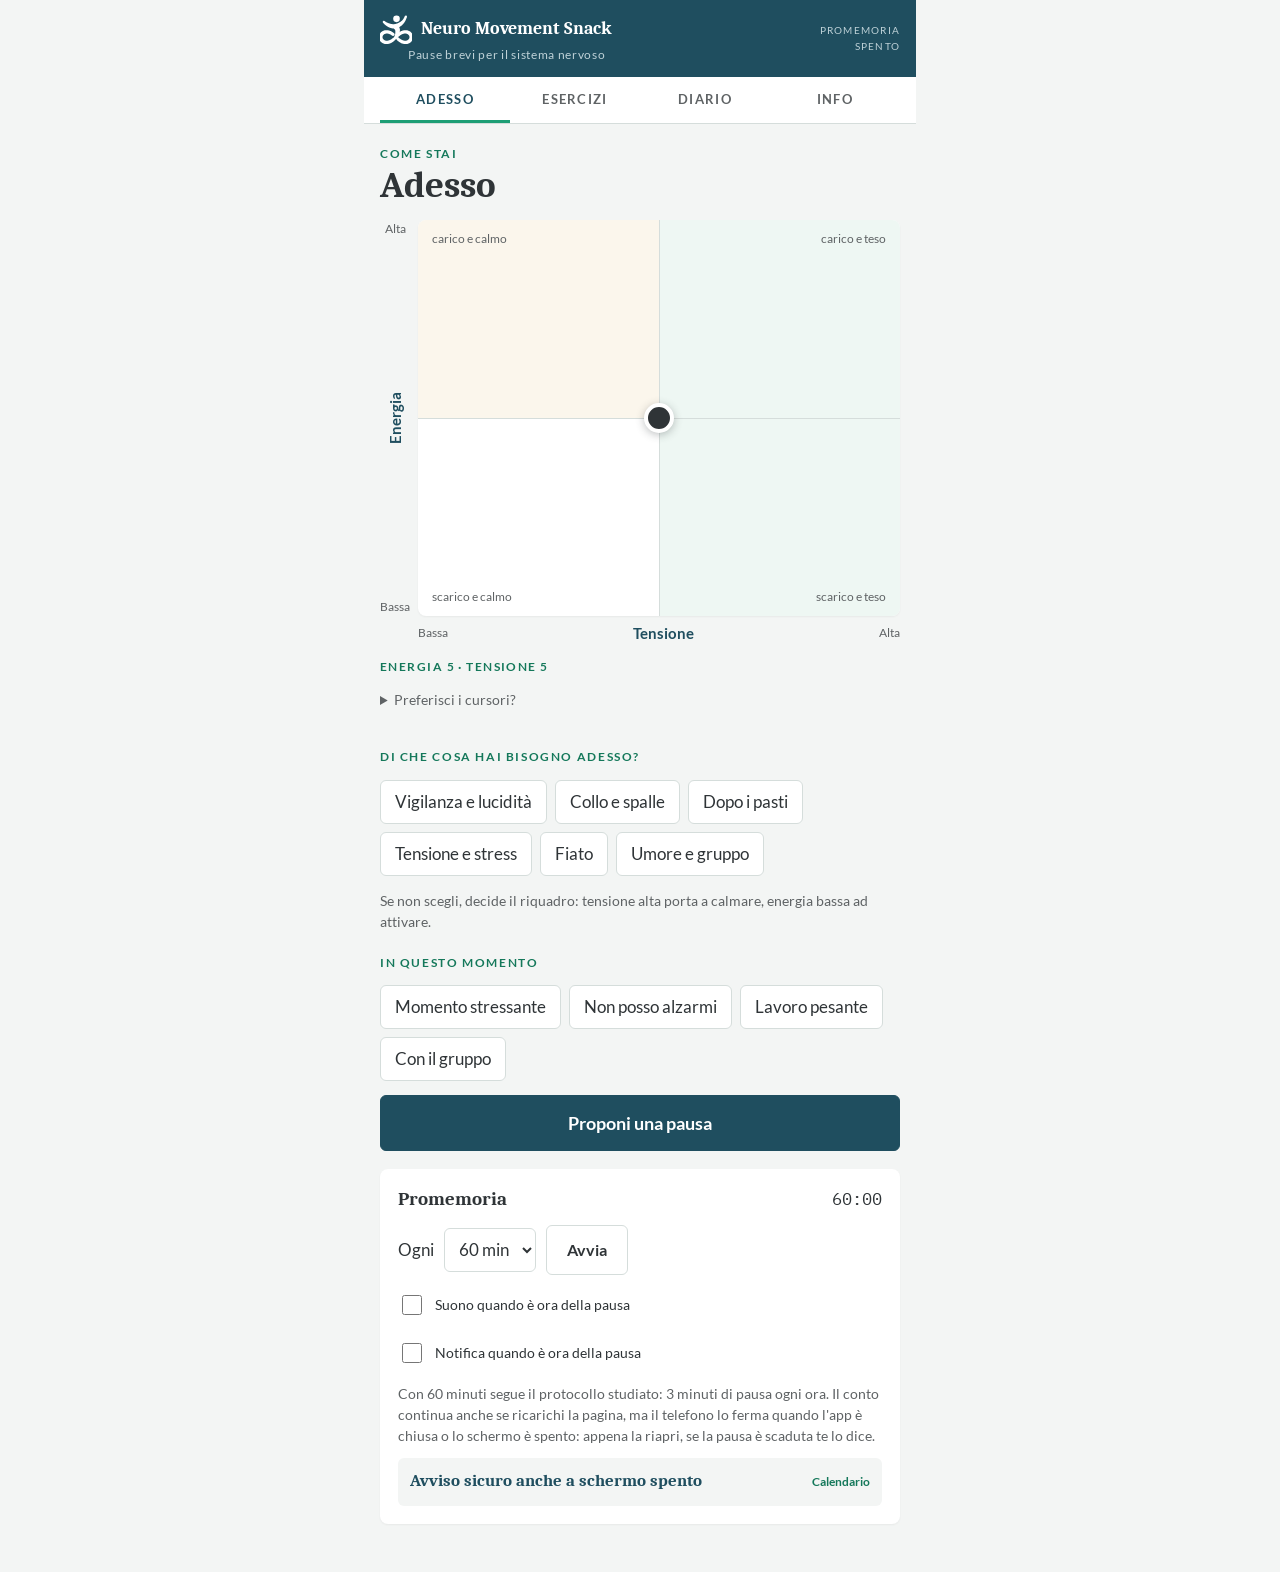
==== commit 55a670a3: "Seconda fascia: testi, dati, promemoria, accessibilità, pittogrammi - Testi: niente gergo interno (G" ====
--- a/index.html
+++ b/index.html
@@ -18,7 +18,7 @@
   --bg:#f3f5f4; --surface:#ffffff; --solid:#ffffff; --fg:#2f3437; --muted:#5f6365; --soft:#e4e9e7; --line:#d5dddb;
   --petrol:#1f4e5f; --green:#1d9e75; --green-ink:#14785a; --ochre:#c68a18; --ochre-ink:#8f6210; --mint:#eef7f3; --cream:#fbf6ec; --mist:#bfd2d8;
   --calm:#1f4e5f; --act:#b57a10; --neu:#1d9e75; --night:#1f4e5f; --night-ink:#f3f5f4;
-  --energy:#2a78d6; --tension:#eb6834; --pain:#1baf7a; --warn:#8f6210; --warn-soft:#fbf6ec;
+  --energy:#2a78d6; --tension:#eb6834; --pain:#13865d; --warn:#8f6210; --warn-soft:#fbf6ec;
   --display:"Caladea", Cambria, Georgia, serif;
   --body:"Lato", Calibri, "Segoe UI", system-ui, sans-serif;
   --mono:"IBM Plex Mono", ui-monospace, Consolas, monospace;
@@ -231,16 +231,16 @@
       <span class="next num" id="hdrNext">PROMEMORIA SPENTO</span>
     </div>
     <nav class="tabs" role="tablist" aria-label="Sezioni">
-      <button role="tab" id="tab-adesso" data-view="adesso" aria-selected="true">Adesso</button>
-      <button role="tab" id="tab-esercizi" data-view="esercizi" aria-selected="false">Esercizi</button>
-      <button role="tab" id="tab-diario" data-view="diario" aria-selected="false">Diario</button>
-      <button role="tab" id="tab-info" data-view="info" aria-selected="false">Info</button>
+      <button role="tab" id="tab-adesso" aria-controls="view-adesso" data-view="adesso" aria-selected="true">Adesso</button>
+      <button role="tab" id="tab-esercizi" aria-controls="view-esercizi" data-view="esercizi" aria-selected="false">Esercizi</button>
+      <button role="tab" id="tab-diario" aria-controls="view-diario" data-view="diario" aria-selected="false">Diario</button>
+      <button role="tab" id="tab-info" aria-controls="view-info" data-view="info" aria-selected="false">Info</button>
     </nav>
   </header>
 
   <main>
     <!-- ADESSO -->
-    <section class="view" id="view-adesso">
+    <section class="view" id="view-adesso" role="tabpanel" aria-labelledby="tab-adesso">
       <div class="alert" id="dueAlert" hidden>
         <h3>È ora di una pausa</h3>
         <p>Fai la micro-pausa da 3 minuti, il protocollo studiato per chi lavora in ufficio. Oppure dimmi come stai.</p>
@@ -282,7 +282,7 @@
         <p class="group-h">In questo momento</p>
         <div class="chips">
           <label class="chip"><input type="checkbox" id="stress">Momento stressante</label>
-          <label class="chip"><input type="checkbox" id="seated">In riunione</label>
+          <label class="chip"><input type="checkbox" id="seated">Non posso alzarmi</label>
           <label class="chip"><input type="checkbox" id="heavy">Lavoro pesante</label>
           <label class="chip"><input type="checkbox" id="team">Con il gruppo</label>
         </div>
@@ -302,7 +302,6 @@
             <option value="45">45 min</option>
             <option value="60" selected>60 min</option>
             <option value="90">90 min</option>
-            <option value="1">1 min (prova)</option>
           </select>
           <button class="btn" id="timerToggle">Avvia</button>
         </div>
@@ -321,7 +320,7 @@
     </section>
 
     <!-- ESERCIZI -->
-    <section class="view" id="view-esercizi" hidden>
+    <section class="view" id="view-esercizi" role="tabpanel" aria-labelledby="tab-esercizi" hidden>
       <h2 class="big" data-eyebrow="Movement Snack + Pit Stop">Esercizi</h2>
       <p class="muted">Movement Snack (MS) e Pit Stop (PS) in un'unica mappa, ordinata secondo le sei routine del Centro del Loto. Ogni esercizio ha la sua etichetta della prova. Quelli segnati INTENSA l'app non li suggerisce mai: li scegli tu, dopo aver letto l'avviso di sicurezza.</p>
       <div id="allCards"></div>
@@ -333,7 +332,7 @@
     </section>
 
     <!-- DIARIO -->
-    <section class="view" id="view-diario" hidden>
+    <section class="view" id="view-diario" role="tabpanel" aria-labelledby="tab-diario" hidden>
       <h2 class="big" data-eyebrow="I tuoi dati">Diario</h2>
       <div class="note" id="exampleNote" hidden>
         <span class="badge-ex">Dati di esempio</span>
@@ -380,7 +379,7 @@
         <p class="muted small">Movement Snack usa due famiglie di indicatori, sempre aggregati per reparto: la partecipazione (quante sessioni, quante persone) e la percezione (energia, tensione, dolori posturali). Nessun dato individuale viene condiviso. Qui registri le pause che conduci; i dati restano su questo telefono.</p>
         <div class="row"><label for="ambEx">Pausa</label><select id="ambEx"></select></div>
         <div class="row"><label for="ambN">Partecipanti</label><input type="number" id="ambN" min="1" max="200" value="5" style="font:inherit;width:6rem;min-height:44px;padding:0 8px;border:1px solid var(--line);border-radius:6px;background:var(--surface);color:var(--fg)"><button class="btn primary" id="ambSave">Registra la sessione</button></div>
-        <details class="neuro"><summary><b>Le tue due domande</b><span>Percezione · Giornata 6</span></summary>
+        <details class="neuro"><summary><b>Le tue due domande</b><span>Percezione</span></summary>
           <p class="muted small">Il manuale chiede di definire due domande da fare sempre a voce dopo le tue sessioni: poche, subito, non burocratiche. Le formuli tu; qui sotto due esempi.</p>
           <label class="small" for="ambQ1">Domanda 1</label><input type="text" id="ambQ1" class="tinput" style="width:100%" placeholder="Es.: ti senti più sveglio di prima?">
           <label class="small" for="ambQ2">Domanda 2</label><input type="text" id="ambQ2" class="tinput" style="width:100%" placeholder="Es.: la rifaresti domani?">
@@ -395,23 +394,23 @@
         <div class="row"><label for="ambWeeks">Richiamo tra</label><select id="ambWeeks"><option value="4">4 settimane</option><option value="6" selected>6 settimane</option><option value="8">8 settimane</option></select><button class="btn" id="ambSetRich">Fissa il richiamo</button></div>
         <button class="btn" id="ambCopy">Copia il riepilogo di reparto</button>
         <pre id="ambOut" hidden style="white-space:pre-wrap;font-family:var(--mono);font-size:.8rem"></pre>
-        <details class="neuro"><summary><b>Come si conduce</b><span>Giornata 4</span></summary>
+        <details class="neuro"><summary><b>Come si conduce</b><span>Per chi conduce</span></summary>
           <div class="lstack"><b>Si invita, non si ordina</b><span>«Ci fermiamo due minuti, chi vuole si unisce», mai «tutti in piedi».</span></div>
           <div class="lstack"><b>Si fa insieme</b><span>Chi conduce esegue con il gruppo, non guarda da bordo campo. Nessuno esegue da solo davanti agli altri.</span></div>
           <div class="lstack"><b>Chi resta seduto</b><span>Non si insiste e non si commenta: la partecipazione volontaria fa parte del metodo.</span></div>
           <div class="lstack"><b>Intensità</b><span>La sceglie chi si muove. Nessun confronto tra persone, mai. Le pause a intensità elevata si rendono disponibili, non si propongono a qualcuno.</span></div>
         </details>
-        <details class="neuro"><summary><b>Risposte alle resistenze</b><span>Giornata 4</span></summary>
+        <details class="neuro"><summary><b>Risposte alle resistenze</b><span>Per chi conduce</span></summary>
           <div class="lstack"><b>«Preferisco riposarmi»</b><span>C'è un modo di recuperare che funziona meglio del riposo passivo: il respiro guidato (MS 4.2).</span></div>
           <div class="lstack"><b>«Non ho tempo»</b><span>Proponi la versione da un minuto.</span></div>
-          <div class="lstack"><b>«Mi sento ridicolo»</b><span>Normalizza l'imbarazzo: nel trial sulla micro-pausa oraria (BMC 2026, scheda 3.4) il 28% dei partecipanti indica l'imbarazzo a muoversi in open space tra le barriere. Si fa tutti insieme, nessuno da solo.</span></div>
+          <div class="lstack"><b>«Mi sento ridicolo»</b><span>Normalizza l'imbarazzo: in uno studio sulla micro-pausa oraria il 28% dei partecipanti indica l'imbarazzo a muoversi in open space tra le barriere. Si fa tutti insieme, nessuno da solo.</span></div>
           <div class="lstack"><b>«Non è il mio ruolo»</b><span>Coinvolgi i responsabili: il loro esempio visibile conta.</span></div>
         </details>
       </div>
     </section>
 
     <!-- INFO -->
-    <section class="view" id="view-info" hidden>
+    <section class="view" id="view-info" role="tabpanel" aria-labelledby="tab-info" hidden>
       <h2 class="big" data-eyebrow="Il metodo">Info</h2>
       <div class="label">
         <p class="dirline">Come si legge l'etichetta</p>
@@ -428,7 +427,7 @@
         <div class="lstack"><b>Promemoria ricorrente</b><span>Nel trial, una sveglia oraria sul telefono. Qui: il promemoria in "Adesso" e le pause nel calendario.</span></div>
         <div class="lstack"><b>Foglio di registrazione</b><span>Dove segnare le pause fatte. Qui: il Diario.</span></div>
         <div class="lstack"><b>Contatto periodico breve</b><span>Nel trial, un messaggio a settimana e una telefonata di controllo. Può farlo l'ambassador, ma non deve dipendere solo da lui.</span></div>
-        <div class="lstack"><b>Sessione iniziale di avvio</b><span>Il dossier di progetto aggiunge un quinto elemento: nel trial, 45 minuti di dimostrazione e pratica. Nel percorso è coperta dalle giornate di formazione.</span></div>
+        <div class="lstack"><b>Sessione iniziale di avvio</b><span>Il progetto aggiunge un quinto elemento: nel trial, 45 minuti di dimostrazione e pratica. Nel percorso è coperta dalle giornate di formazione.</span></div>
       </div>
       <div class="box">
         <h3>Cosa succede nel cervello: cosa sappiamo e cosa no</h3>
@@ -458,11 +457,12 @@
       </div>
       <div class="box">
         <h3>Da dove vengono gli esercizi</h3>
-        <p>Le schede MS vengono dal <i>Catalogo dei protocolli</i> di Movement Snack (Centro del Loto · Maieutike, v1.0, luglio 2026), dove ogni fonte è verificata. Le schede PS vengono dal progetto Pit Stop. Le schede sono ordinate secondo le sei routine del Centro del Loto (Mind Focus, Energy Boost, Metabolismo &amp; Flusso, Postural Reset, Stair Boost, Co-regolazione): le schede MS stanno nella routine della loro area del catalogo, le schede PS sono assegnate dall'app in base alla direzione. Le tre schede di competenza del Centro del Loto (4.3, 5.3, 6.2) sono ancora da compilare e compaiono come «in arrivo», come i video dimostrativi.</p>
+        <p>Le schede MS vengono dal <i>Catalogo dei protocolli</i> di Movement Snack (Centro del Loto · Maieutike, v1.0, luglio 2026), dove ogni fonte è verificata. Le schede PS vengono dal progetto Pit Stop. Le schede sono ordinate secondo le sei routine del Centro del Loto (Mind Focus, Energy Boost, Metabolismo &amp; Flusso, Postural Reset, Stair Boost, Co-regolazione): le schede MS stanno nella routine della loro area del catalogo, le schede PS sono assegnate dall'app in base alla direzione. Le tre schede di competenza del Centro del Loto (4.3, 5.3, 6.2) sono in preparazione e compariranno quando saranno pronte; anche i video dimostrativi sono in arrivo.</p>
       </div>
       <div class="box">
         <h3>Privacy e limiti</h3>
-        <p>I dati restano solo su questo dispositivo e nessuno li vede. Neuro Movement Snack non è uno strumento medico. Se la tensione o la stanchezza restano alte per giorni, parlane con il medico o con lo sportello di ascolto della tua azienda.</p>
+        <p>I dati restano solo su questo dispositivo, nel browser, e nessuno li vede: l'app non li invia a nessun server. Nel diario puoi annotare il dolore a collo e spalle: è un dato sulla salute, per questo resta solo qui e puoi cancellarlo quando vuoi. Neuro Movement Snack non è uno strumento medico. Se la tensione o la stanchezza restano alte per giorni, parlane con il medico o con lo sportello di ascolto della tua azienda.</p>
+        <button class="btn" id="wipeAll">Cancella tutti i miei dati</button>
       </div>
     </section>
   </main>
@@ -542,7 +542,7 @@
   </div>
 </div>
 
-<div class="toast" id="toast" hidden></div>
+<div class="toast" id="toast" role="status" aria-live="polite" hidden></div>
 
 <script>
 // ---------- Contenuti: mappa unica Pit Stop + Movement Snack (vedi "Mappa studi-esercizi") ----------
@@ -649,6 +649,13 @@
    warn:"Serve spazio per il movimento e calzature adeguate. Gli autori segnalano che lo sforzo elevato è il principale limite in ufficio.",
    when:"Calo di lucidità e attenzione."},
   // NEUTRA
+  {id:"resist", code:"MS 2.3", group:"Collo e spalle", dir:"Neutra", lvl:1, grade:"A", name:"Resistance snack alla postazione", dur:"10 min", mins:[10],
+   steps:["Circuito a corpo libero o con elastico, con il massimo di ripetizioni possibili.","Ordine: estensione del tronco, flessione del tronco, spinta e trazione per la parte superiore."],
+   dose:"10 minuti al giorno, 5 giorni a settimana, per 12 settimane. Sotto i 10 minuti vale come varietà, non come protocollo.",
+   say:"La massa muscolare è aumentata di 0,42 kg (+2%) nel gruppo di intervento, mentre il gruppo di controllo ne ha persa 0,16 kg. Studio pilota su sole donne.",
+   nosay:"Che migliori la forza del tronco o delle braccia (solo una tendenza); estenderlo agli uomini.",
+   src:[["Brandt, Schwandner e Schmidt, 2024. Front Public Health 12:1347825. Pilota su donne con lavoro sedentario.","warn"]],
+   when:"Chi passa la giornata seduto e non fa allenamento di forza."},
   {id:"fly", code:"MS 2.1", group:"Collo e spalle", dir:"Neutra", lvl:1, grade:"A", name:"Reverse fly con elastico", dur:"1–5 min", mins:[1,3,5],
    steps:["In piedi, elastico teso davanti a te all'altezza delle spalle.","Apri le braccia di lato portando le scapole verso il centro.","Ritorno lento. Il movimento parte dalle scapole, non dalle mani.","Senza elastico: solo avvicinare le scapole."],
    dose:"2 minuti al giorno, 5 giorni a settimana, per 10 settimane, aumentando la resistenza.",
@@ -711,13 +718,6 @@
 ];
 // ---------- Movement Snack: protocolli che mancavano (Catalogo v1.0) ----------
 EX.push(
-  {id:"resist", code:"MS 2.3", group:"Collo e spalle", dir:"Neutra", lvl:1, grade:"A", name:"Resistance snack alla postazione", dur:"10 min", mins:[10],
-   steps:["Circuito a corpo libero o con elastico, con il massimo di ripetizioni possibili.","Ordine: estensione del tronco, flessione del tronco, spinta e trazione per la parte superiore."],
-   dose:"10 minuti al giorno, 5 giorni a settimana, per 12 settimane. Sotto i 10 minuti vale come varietà, non come protocollo.",
-   say:"La massa muscolare è aumentata di 0,42 kg (+2%) nel gruppo di intervento, mentre il gruppo di controllo ne ha persa 0,16 kg. Studio pilota su sole donne.",
-   nosay:"Che migliori la forza del tronco o delle braccia (solo una tendenza); estenderlo agli uomini.",
-   src:[["Brandt, Schwandner e Schmidt, 2024. Front Public Health 12:1347825. Pilota su donne con lavoro sedentario.","warn"]],
-   when:"Chi passa la giornata seduto e non fa allenamento di forza."},
   {id:"sitstand", code:"MS 5.2", group:"Attivare", dir:"Attivare", lvl:1, grade:"P", name:"Alzarsi dalla sedia (over 60)", dur:"9 min", mins:[9],
    steps:["Alzati e siediti dalla sedia più volte, a ritmo controllato.","Aggiungi qualche esercizio di equilibrio.","Variante: con le mani sui braccioli."],
    dose:"Sessioni da 9 minuti, da 1 a 3 volte al giorno, per 4 settimane. Le versioni da 3 e 5 minuti non sono validate.",
@@ -822,6 +822,9 @@
 }
 const DIRVAR = {calm:"var(--calm)", act:"var(--act)", neu:"var(--neu)", ink:"var(--fg)"};
 const dirColor = x => DIRVAR[dirKey(x)];
+// per il testo uso le tinte scure: contrasto sufficiente sul bianco
+const DIRINK = {calm:"var(--calm)", act:"var(--ochre-ink)", neu:"var(--green-ink)", ink:"var(--fg)"};
+const dirInk = x => DIRINK[dirKey(x)];
 
 // ---------- Stato salvato (solo su questo dispositivo) ----------
 const KEY = "pitstop.v2";
@@ -844,13 +847,23 @@
   return {example:true, days, sessions, exp:{ex:"fly", start: iso(addDays(today,-13))}};
 }
 let S;
-function load(){ try{ const raw = localStorage.getItem(KEY); if(raw){ S = JSON.parse(raw); return; } }catch(e){} S = exampleData(); }
-function save(){ try{ localStorage.setItem(KEY, JSON.stringify(S)); }catch(e){} }
+function load(){
+  try{ const raw = localStorage.getItem(KEY);
+    if(raw){ const o = JSON.parse(raw);
+      // controllo la forma dei dati: se qualcosa è rovinato riparto pulito invece di bloccarmi
+      if(o && typeof o==="object" && Array.isArray(o.days) && Array.isArray(o.sessions)){
+        S = {example:!!o.example, days:o.days.filter(d=>d && /^\d{4}-\d{2}-\d{2}$/.test(d.d)), sessions:o.sessions.filter(x=>x && typeof x.ex==="string"),
+             exp:(o.exp && typeof o.exp.ex==="string") ? o.exp : null, amb:o.amb, l2ok:o.l2ok};
+        return; } } }catch(e){}
+  S = exampleData(); }
+let saveFailedAt = 0;
+function save(){ try{ localStorage.setItem(KEY, JSON.stringify(S)); return true; }
+  catch(e){ saveFailedAt = Date.now(); toast("Non riesco a salvare: lo spazio del browser è pieno o bloccato", true); return false; } }
 load();
 
 // ---------- Utilità ----------
 const $ = id => document.getElementById(id);
-function toast(msg){ const t=$("toast"); t.textContent=msg; t.hidden=false; clearTimeout(toast._h); toast._h=setTimeout(()=>t.hidden=true,2400); }
+function toast(msg, err){ if(!err && Date.now()-saveFailedAt<2500) return; const t=$("toast"); t.textContent=msg; t.hidden=false; clearTimeout(toast._h); toast._h=setTimeout(()=>t.hidden=true,2400); }
 function bindGauge(inp,out){ const f=()=>$(out).textContent=$(inp).value; $(inp).addEventListener("input",f); f(); }
 ["e:eVal","t:tVal","de:deVal","dt:dtVal","dp:dpVal","pe:peVal","pt:ptVal"].forEach(p=>{const [a,b]=p.split(":");bindGauge(a,b);});
 const fmt = n => (Math.round(n*10)/10).toLocaleString("it-IT",{minimumFractionDigits:1,maximumFractionDigits:1});
@@ -897,10 +910,11 @@
   fly:"post", shrug:"post", resist:"post",
   scale:"stair", sitstand:"stair",
   gruppo:"coreg", ritmo:"coreg", ridere:"coreg"};
-const PICTO = {"energy": "<svg xmlns=\"http://www.w3.org/2000/svg\" viewBox=\"0 0 100 100\" aria-hidden=\"true\" fill=\"#1D9E75\"><path d=\"M15.61 26.21 L15.72 26.41 L15.80 26.60 L15.93 26.88 L16.10 27.22 L16.30 27.62 L16.53 28.06 L16.79 28.55 L17.07 29.07 L17.38 29.62 L17.72 30.20 L18.09 30.80 L18.48 31.42 L18.91 32.04 L19.37 32.68 L19.87 33.33 L20.40 33.97 L20.98 34.61 L21.60 35.24 L22.27 35.86 L22.99 36.46 L23.77 37.03 L24.60 37.57 L25.50 38.06 L26.42 38.48 L27.30 38.84 L28.17 39.16 L29.07 39.46 L30.00 39.74 L30.96 40.00 L31.94 40.24 L32.94 40.46 L33.97 40.67 L35.01 40.85 L36.08 41.02 L37.15 41.17 L38.24 41.31 L39.33 41.42 L40.43 41.52 L41.54 41.60 L42.64 41.66 L43.75 41.70 L44.85 41.72 L45.94 41.72 L47.03 41.70 L48.11 41.65 L49.17 41.58 L50.23 41.49 L51.26 41.38 L52.21 41.10 L53.14 40.82 L54.07 40.51 L55.00 40.19 L55.92 39.84 L56.83 39.48 L57.75 39.10 L58.65 38.70 L59.55 38.27 L60.44 37.83 L61.31 37.37 L62.18 36.88 L63.04 36.38 L63.89 35.85 L64.72 35.30 L65.54 34.73 L66.34 34.13 L67.12 33.51 L67.89 32.87 L68.64 32.20 L69.37 31.51 L70.07 30.80 L70.76 30.06 L71.44 29.27 L72.15 28.40 L72.82 27.46 L73.45 26.49 L74.04 25.50 L74.59 24.48 L75.12 23.44 L75.62 22.38 L76.10 21.31 L76.55 20.23 L76.99 19.16 L77.40 18.08 L77.80 17.02 L78.18 15.97 L78.53 14.94 L78.87 13.94 L79.19 12.98 L79.49 12.05 L79.76 11.18 L80.02 10.36 L80.25 9.61 L80.46 8.93 L80.64 8.33 L80.79 7.84 L80.93 7.40 L75.07 4.60 L74.77 5.08 L74.44 5.67 L74.11 6.31 L73.76 7.00 L73.40 7.74 L73.02 8.52 L72.63 9.35 L72.22 10.21 L71.80 11.10 L71.36 12.00 L70.91 12.93 L70.45 13.86 L69.98 14.79 L69.49 15.71 L69.00 16.62 L68.50 17.51 L67.99 18.36 L67.48 19.17 L66.96 19.94 L66.46 20.65 L65.95 21.29 L65.47 21.85 L65.01 22.32 L64.56 22.73 L64.05 23.13 L63.51 23.53 L62.95 23.93 L62.38 24.30 L61.79 24.66 L61.19 25.00 L60.57 25.33 L59.94 25.64 L59.30 25.94 L58.65 26.22 L57.99 26.49 L57.32 26.74 L56.63 26.98 L55.94 27.20 L55.24 27.41 L54.54 27.60 L53.82 27.78 L53.10 27.94 L52.38 28.09 L51.65 28.23 L50.92 28.35 L50.19 28.45 L49.46 28.55 L48.74 28.62 L48.07 28.82 L47.36 29.01 L46.61 29.18 L45.82 29.34 L45.00 29.48 L44.15 29.61 L43.28 29.73 L42.39 29.83 L41.49 29.91 L40.59 29.98 L39.67 30.03 L38.76 30.07 L37.86 30.09 L36.96 30.10 L36.08 30.09 L35.22 30.07 L34.38 30.04 L33.56 29.99 L32.78 29.94 L32.04 29.87 L31.34 29.79 L30.68 29.70 L30.08 29.60 L29.58 29.52 L29.19 29.44 L28.83 29.33 L28.45 29.20 L28.05 29.02 L27.65 28.80 L27.24 28.55 L26.83 28.27 L26.41 27.96 L25.99 27.61 L25.58 27.25 L25.17 26.86 L24.77 26.46 L24.37 26.05 L23.98 25.63 L23.60 25.20 L23.22 24.78 L22.86 24.36 L22.50 23.95 L22.15 23.55 L21.80 23.16 L21.45 22.79 L21.09 22.42 L20.72 22.06 L20.39 21.79Z\"/><path d=\"M43.50 33.00 L43.52 33.29 L43.54 33.63 L43.56 34.01 L43.58 34.43 L43.60 34.88 L43.62 35.36 L43.65 35.87 L43.67 36.41 L43.69 36.97 L43.71 37.55 L43.73 38.14 L43.75 38.75 L43.77 39.37 L43.79 40.00 L43.81 40.63 L43.83 41.26 L43.85 41.89 L43.88 42.52 L43.90 43.13 L43.92 43.74 L43.94 44.33 L43.96 44.91 L43.98 45.47 L44.00 46.00 L44.04 46.53 L44.08 47.07 L44.12 47.63 L44.17 48.20 L44.21 48.77 L44.25 49.35 L44.29 49.93 L44.33 50.52 L44.38 51.10 L44.42 51.68 L44.46 52.25 L44.50 52.81 L44.54 53.36 L44.58 53.90 L44.62 54.42 L44.67 54.93 L44.71 55.41 L44.75 55.87 L44.79 56.30 L44.83 56.71 L44.88 57.08 L44.92 57.42 L44.96 57.73 L45.00 58.00 L55.00 58.00 L55.04 57.73 L55.08 57.42 L55.12 57.08 L55.17 56.71 L55.21 56.30 L55.25 55.87 L55.29 55.41 L55.33 54.93 L55.38 54.42 L55.42 53.90 L55.46 53.36 L55.50 52.81 L55.54 52.25 L55.58 51.68 L55.62 51.10 L55.67 50.52 L55.71 49.93 L55.75 49.35 L55.79 48.77 L55.83 48.20 L55.88 47.63 L55.92 47.07 L55.96 46.53 L56.00 46.00 L56.02 45.47 L56.04 44.91 L56.06 44.33 L56.08 43.74 L56.10 43.13 L56.12 42.52 L56.15 41.89 L56.17 41.26 L56.19 40.63 L56.21 40.00 L56.23 39.37 L56.25 38.75 L56.27 38.14 L56.29 37.55 L56.31 36.97 L56.33 36.41 L56.35 35.87 L56.38 35.36 L56.40 34.88 L56.42 34.43 L56.44 34.01 L56.46 33.63 L56.48 33.29 L56.50 33.00Z\"/><path d=\"M44.20 55.60 L44.12 56.00 L44.02 56.46 L43.90 56.96 L43.78 57.51 L43.64 58.11 L43.50 58.74 L43.34 59.41 L43.17 60.11 L43.00 60.84 L42.81 61.59 L42.63 62.37 L42.43 63.16 L42.23 63.97 L42.03 64.78 L41.82 65.61 L41.61 66.43 L41.40 67.26 L41.19 68.08 L40.97 68.89 L40.76 69.69 L40.56 70.48 L40.35 71.24 L40.15 71.98 L39.96 72.69 L39.77 73.41 L39.56 74.15 L39.35 74.92 L39.12 75.71 L38.89 76.51 L38.65 77.33 L38.41 78.16 L38.16 78.99 L37.91 79.83 L37.66 80.66 L37.41 81.48 L37.16 82.29 L36.91 83.09 L36.68 83.88 L36.45 84.64 L36.22 85.37 L36.01 86.08 L35.81 86.75 L35.62 87.39 L35.45 87.99 L35.30 88.54 L35.16 89.05 L35.04 89.51 L34.94 89.91 L41.06 92.09 L41.24 91.72 L41.43 91.31 L41.64 90.83 L41.88 90.31 L42.13 89.75 L42.39 89.14 L42.67 88.49 L42.96 87.81 L43.26 87.10 L43.57 86.37 L43.89 85.61 L44.22 84.83 L44.55 84.04 L44.88 83.23 L45.21 82.42 L45.55 81.60 L45.88 80.78 L46.21 79.96 L46.53 79.15 L46.85 78.35 L47.16 77.56 L47.47 76.79 L47.76 76.04 L48.04 75.31 L48.31 74.57 L48.58 73.82 L48.86 73.04 L49.13 72.25 L49.41 71.44 L49.69 70.62 L49.97 69.80 L50.24 68.97 L50.52 68.15 L50.79 67.33 L51.06 66.52 L51.32 65.72 L51.58 64.93 L51.83 64.17 L52.07 63.42 L52.31 62.71 L52.54 62.02 L52.75 61.37 L52.96 60.76 L53.16 60.19 L53.34 59.66 L53.51 59.19 L53.66 58.77 L53.80 58.40Z\"/><path d=\"M46.20 58.40 L46.34 58.77 L46.49 59.19 L46.66 59.66 L46.84 60.19 L47.04 60.76 L47.25 61.37 L47.46 62.02 L47.69 62.71 L47.93 63.42 L48.17 64.17 L48.42 64.93 L48.68 65.72 L48.94 66.52 L49.21 67.33 L49.48 68.15 L49.76 68.97 L50.03 69.80 L50.31 70.62 L50.59 71.44 L50.87 72.25 L51.14 73.04 L51.42 73.82 L51.69 74.57 L51.96 75.31 L52.24 76.04 L52.53 76.79 L52.84 77.56 L53.15 78.35 L53.47 79.15 L53.79 79.96 L54.12 80.78 L54.45 81.60 L54.79 82.42 L55.12 83.23 L55.45 84.04 L55.78 84.83 L56.11 85.61 L56.43 86.37 L56.74 87.10 L57.04 87.81 L57.33 88.49 L57.61 89.14 L57.87 89.75 L58.12 90.31 L58.36 90.83 L58.57 91.31 L58.76 91.72 L58.94 92.09 L65.06 89.91 L64.96 89.51 L64.84 89.05 L64.70 88.54 L64.55 87.99 L64.38 87.39 L64.19 86.75 L63.99 86.08 L63.78 85.37 L63.55 84.64 L63.32 83.88 L63.09 83.09 L62.84 82.29 L62.59 81.48 L62.34 80.66 L62.09 79.83 L61.84 78.99 L61.59 78.16 L61.35 77.33 L61.11 76.51 L60.88 75.71 L60.65 74.92 L60.44 74.15 L60.23 73.41 L60.04 72.69 L59.85 71.98 L59.65 71.24 L59.44 70.48 L59.24 69.69 L59.03 68.89 L58.81 68.08 L58.60 67.26 L58.39 66.43 L58.18 65.61 L57.97 64.78 L57.77 63.97 L57.57 63.16 L57.37 62.37 L57.19 61.59 L57.00 60.84 L56.83 60.11 L56.66 59.41 L56.50 58.74 L56.36 58.11 L56.22 57.51 L56.10 56.96 L55.98 56.46 L55.88 56.00 L55.80 55.60Z\"/><circle cx=\"18.00\" cy=\"24.00\" r=\"3.25\"/><circle cx=\"78.00\" cy=\"6.00\" r=\"3.25\"/><circle cx=\"50.00\" cy=\"33.00\" r=\"6.50\"/><circle cx=\"50.00\" cy=\"58.00\" r=\"5.00\"/><circle cx=\"49.00\" cy=\"57.00\" r=\"5.00\"/><circle cx=\"38.00\" cy=\"91.00\" r=\"3.25\"/><circle cx=\"51.00\" cy=\"57.00\" r=\"5.00\"/><circle cx=\"62.00\" cy=\"91.00\" r=\"3.25\"/><circle cx=\"50.00\" cy=\"14.00\" r=\"10.00\"/></svg>", "post": "<svg xmlns=\"http://www.w3.org/2000/svg\" viewBox=\"0 0 100 100\" aria-hidden=\"true\" fill=\"#1D9E75\"><path fill=\"#A8DCC8\" d=\"M22.50 40.15 L22.51 39.84 L22.52 39.45 L22.52 39.06 L22.50 38.66 L22.49 38.23 L22.47 37.79 L22.44 37.33 L22.42 36.86 L22.40 36.37 L22.39 35.88 L22.38 35.38 L22.37 34.88 L22.38 34.38 L22.39 33.88 L22.42 33.40 L22.45 32.93 L22.50 32.48 L22.56 32.06 L22.63 31.67 L22.72 31.31 L22.81 31.00 L22.91 30.73 L23.01 30.52 L23.10 30.36 L23.21 30.20 L23.38 30.01 L23.59 29.80 L23.86 29.56 L24.17 29.32 L24.52 29.06 L24.91 28.81 L25.32 28.55 L25.76 28.30 L26.22 28.04 L26.69 27.79 L27.17 27.55 L27.66 27.32 L28.14 27.09 L28.63 26.86 L29.10 26.65 L29.56 26.44 L30.01 26.24 L30.44 26.05 L30.85 25.87 L31.23 25.69 L31.60 25.51 L31.95 25.34 L32.23 25.18 L29.77 20.82 L29.59 20.93 L29.38 21.03 L29.10 21.17 L28.77 21.32 L28.39 21.49 L27.98 21.68 L27.53 21.88 L27.05 22.09 L26.55 22.32 L26.03 22.56 L25.50 22.81 L24.95 23.07 L24.40 23.35 L23.85 23.64 L23.30 23.95 L22.75 24.26 L22.21 24.60 L21.68 24.95 L21.16 25.32 L20.66 25.72 L20.18 26.14 L19.72 26.60 L19.29 27.10 L18.90 27.64 L18.56 28.22 L18.29 28.82 L18.07 29.42 L17.88 30.03 L17.74 30.64 L17.63 31.25 L17.54 31.86 L17.47 32.48 L17.43 33.08 L17.40 33.69 L17.38 34.29 L17.38 34.87 L17.38 35.45 L17.39 36.01 L17.41 36.55 L17.43 37.07 L17.45 37.56 L17.47 38.02 L17.49 38.45 L17.51 38.83 L17.52 39.17 L17.52 39.45 L17.52 39.66 L17.50 39.85Z\"/><circle fill=\"#A8DCC8\" cx=\"20.00\" cy=\"40.00\" r=\"2.50\"/><circle fill=\"#A8DCC8\" cx=\"31.00\" cy=\"23.00\" r=\"2.50\"/><path fill=\"#A8DCC8\" d=\"M82.50 39.85 L82.48 39.66 L82.48 39.45 L82.48 39.17 L82.49 38.83 L82.51 38.45 L82.53 38.02 L82.55 37.56 L82.57 37.07 L82.59 36.55 L82.61 36.01 L82.62 35.45 L82.62 34.87 L82.62 34.29 L82.60 33.69 L82.57 33.08 L82.53 32.48 L82.46 31.86 L82.37 31.25 L82.26 30.64 L82.12 30.03 L81.93 29.42 L81.71 28.82 L81.44 28.22 L81.10 27.64 L80.71 27.10 L80.28 26.60 L79.82 26.14 L79.34 25.72 L78.84 25.32 L78.32 24.95 L77.79 24.60 L77.25 24.26 L76.70 23.95 L76.15 23.64 L75.60 23.35 L75.05 23.07 L74.50 22.81 L73.97 22.56 L73.45 22.32 L72.95 22.09 L72.47 21.88 L72.02 21.68 L71.61 21.49 L71.23 21.32 L70.90 21.17 L70.62 21.03 L70.41 20.93 L70.23 20.82 L67.77 25.18 L68.05 25.34 L68.40 25.51 L68.77 25.69 L69.15 25.87 L69.56 26.05 L69.99 26.24 L70.44 26.44 L70.90 26.65 L71.37 26.86 L71.86 27.09 L72.34 27.32 L72.83 27.55 L73.31 27.79 L73.78 28.04 L74.24 28.30 L74.68 28.55 L75.09 28.81 L75.48 29.06 L75.83 29.32 L76.14 29.56 L76.41 29.80 L76.62 30.01 L76.79 30.20 L76.90 30.36 L76.99 30.52 L77.09 30.73 L77.19 31.00 L77.28 31.31 L77.37 31.67 L77.44 32.06 L77.50 32.48 L77.55 32.93 L77.58 33.40 L77.61 33.88 L77.62 34.38 L77.63 34.88 L77.62 35.38 L77.61 35.88 L77.60 36.37 L77.58 36.86 L77.56 37.33 L77.53 37.79 L77.51 38.23 L77.50 38.66 L77.48 39.06 L77.48 39.45 L77.49 39.84 L77.50 40.15Z\"/><circle fill=\"#A8DCC8\" cx=\"80.00\" cy=\"40.00\" r=\"2.50\"/><circle fill=\"#A8DCC8\" cx=\"69.00\" cy=\"23.00\" r=\"2.50\"/><path d=\"M28.11 64.94 L28.27 64.56 L28.44 64.11 L28.62 63.61 L28.81 63.07 L29.01 62.49 L29.21 61.88 L29.43 61.23 L29.65 60.55 L29.88 59.84 L30.12 59.12 L30.36 58.38 L30.61 57.64 L30.87 56.88 L31.13 56.13 L31.39 55.39 L31.66 54.65 L31.94 53.93 L32.21 53.23 L32.49 52.57 L32.76 51.93 L33.03 51.34 L33.30 50.80 L33.56 50.32 L33.81 49.88 L34.10 49.43 L34.40 48.96 L34.70 48.51 L35.00 48.08 L35.30 47.65 L35.61 47.24 L35.91 46.84 L36.21 46.46 L36.52 46.10 L36.82 45.75 L37.13 45.41 L37.43 45.10 L37.73 44.80 L38.03 44.52 L38.33 44.25 L38.62 44.01 L38.91 43.78 L39.20 43.58 L39.48 43.39 L39.76 43.22 L40.04 43.07 L40.31 42.93 L40.57 42.82 L40.82 42.72 L41.04 42.65 L41.26 42.58 L41.49 42.52 L41.75 42.47 L42.03 42.41 L42.32 42.37 L42.64 42.32 L42.97 42.29 L43.32 42.26 L43.69 42.23 L44.07 42.22 L44.47 42.21 L44.88 42.20 L45.30 42.21 L45.73 42.22 L46.18 42.23 L46.63 42.25 L47.09 42.28 L47.56 42.31 L48.04 42.34 L48.52 42.38 L49.01 42.42 L49.50 42.46 L50.00 42.50 L50.50 42.46 L50.99 42.42 L51.48 42.38 L51.96 42.34 L52.44 42.31 L52.91 42.28 L53.37 42.25 L53.82 42.23 L54.27 42.22 L54.70 42.21 L55.12 42.20 L55.53 42.21 L55.93 42.22 L56.31 42.23 L56.68 42.26 L57.03 42.29 L57.36 42.32 L57.68 42.37 L57.97 42.41 L58.25 42.47 L58.51 42.52 L58.74 42.58 L58.96 42.65 L59.18 42.72 L59.43 42.82 L59.69 42.93 L59.96 43.07 L60.24 43.22 L60.52 43.39 L60.80 43.58 L61.09 43.78 L61.38 44.01 L61.67 44.25 L61.97 44.52 L62.27 44.80 L62.57 45.10 L62.87 45.41 L63.18 45.75 L63.48 46.10 L63.79 46.46 L64.09 46.84 L64.39 47.24 L64.70 47.65 L65.00 48.08 L65.30 48.51 L65.60 48.96 L65.90 49.43 L66.19 49.88 L66.44 50.32 L66.70 50.80 L66.97 51.34 L67.24 51.93 L67.51 52.57 L67.79 53.23 L68.06 53.93 L68.34 54.65 L68.61 55.39 L68.87 56.13 L69.13 56.88 L69.39 57.64 L69.64 58.38 L69.88 59.12 L70.12 59.84 L70.35 60.55 L70.57 61.23 L70.79 61.88 L70.99 62.49 L71.19 63.07 L71.38 63.61 L71.56 64.11 L71.73 64.56 L71.89 64.94 L78.11 63.06 L78.05 62.71 L77.98 62.31 L77.89 61.84 L77.79 61.31 L77.68 60.72 L77.56 60.09 L77.42 59.42 L77.28 58.71 L77.13 57.97 L76.96 57.21 L76.79 56.42 L76.61 55.61 L76.42 54.80 L76.23 53.97 L76.02 53.14 L75.81 52.31 L75.59 51.49 L75.37 50.67 L75.13 49.87 L74.89 49.08 L74.64 48.30 L74.37 47.55 L74.10 46.81 L73.81 46.12 L73.55 45.50 L73.30 44.90 L73.04 44.30 L72.77 43.71 L72.50 43.12 L72.22 42.54 L71.92 41.96 L71.62 41.39 L71.31 40.82 L70.99 40.26 L70.65 39.70 L70.30 39.15 L69.94 38.61 L69.57 38.08 L69.18 37.55 L68.77 37.03 L68.35 36.52 L67.90 36.02 L67.44 35.53 L66.96 35.05 L66.46 34.58 L65.94 34.13 L65.40 33.70 L64.82 33.28 L64.19 32.87 L63.54 32.50 L62.88 32.16 L62.21 31.85 L61.55 31.57 L60.89 31.32 L60.22 31.10 L59.56 30.90 L58.91 30.72 L58.25 30.56 L57.61 30.42 L56.97 30.29 L56.33 30.18 L55.70 30.08 L55.08 29.99 L54.47 29.92 L53.87 29.85 L53.28 29.78 L52.70 29.73 L52.13 29.68 L51.58 29.63 L51.04 29.58 L50.51 29.54 L50.00 29.50 L49.49 29.54 L48.96 29.58 L48.42 29.63 L47.87 29.68 L47.30 29.73 L46.72 29.78 L46.13 29.85 L45.53 29.92 L44.92 29.99 L44.30 30.08 L43.67 30.18 L43.03 30.29 L42.39 30.42 L41.75 30.56 L41.09 30.72 L40.44 30.90 L39.78 31.10 L39.11 31.32 L38.45 31.57 L37.79 31.85 L37.12 32.16 L36.46 32.50 L35.81 32.87 L35.18 33.28 L34.60 33.70 L34.06 34.13 L33.54 34.58 L33.04 35.05 L32.56 35.53 L32.10 36.02 L31.65 36.52 L31.23 37.03 L30.82 37.55 L30.43 38.08 L30.06 38.61 L29.70 39.15 L29.35 39.70 L29.01 40.26 L28.69 40.82 L28.38 41.39 L28.08 41.96 L27.78 42.54 L27.50 43.12 L27.23 43.71 L26.96 44.30 L26.70 44.90 L26.45 45.50 L26.19 46.12 L25.90 46.81 L25.63 47.55 L25.36 48.30 L25.11 49.08 L24.87 49.87 L24.63 50.67 L24.41 51.49 L24.19 52.31 L23.98 53.14 L23.77 53.97 L23.58 54.80 L23.39 55.61 L23.21 56.42 L23.04 57.21 L22.87 57.97 L22.72 58.71 L22.58 59.42 L22.44 60.09 L22.32 60.72 L22.21 61.31 L22.11 61.84 L22.02 62.31 L21.95 62.71 L21.89 63.06Z\"/><path d=\"M43.50 33.00 L43.52 33.29 L43.54 33.63 L43.56 34.01 L43.58 34.43 L43.60 34.88 L43.62 35.36 L43.65 35.87 L43.67 36.41 L43.69 36.97 L43.71 37.55 L43.73 38.14 L43.75 38.75 L43.77 39.37 L43.79 40.00 L43.81 40.63 L43.83 41.26 L43.85 41.89 L43.88 42.52 L43.90 43.13 L43.92 43.74 L43.94 44.33 L43.96 44.91 L43.98 45.47 L44.00 46.00 L44.04 46.53 L44.08 47.07 L44.12 47.63 L44.17 48.20 L44.21 48.77 L44.25 49.35 L44.29 49.93 L44.33 50.52 L44.38 51.10 L44.42 51.68 L44.46 52.25 L44.50 52.81 L44.54 53.36 L44.58 53.90 L44.62 54.42 L44.67 54.93 L44.71 55.41 L44.75 55.87 L44.79 56.30 L44.83 56.71 L44.88 57.08 L44.92 57.42 L44.96 57.73 L45.00 58.00 L55.00 58.00 L55.04 57.73 L55.08 57.42 L55.12 57.08 L55.17 56.71 L55.21 56.30 L55.25 55.87 L55.29 55.41 L55.33 54.93 L55.38 54.42 L55.42 53.90 L55.46 53.36 L55.50 52.81 L55.54 52.25 L55.58 51.68 L55.62 51.10 L55.67 50.52 L55.71 49.93 L55.75 49.35 L55.79 48.77 L55.83 48.20 L55.88 47.63 L55.92 47.07 L55.96 46.53 L56.00 46.00 L56.02 45.47 L56.04 44.91 L56.06 44.33 L56.08 43.74 L56.10 43.13 L56.12 42.52 L56.15 41.89 L56.17 41.26 L56.19 40.63 L56.21 40.00 L56.23 39.37 L56.25 38.75 L56.27 38.14 L56.29 37.55 L56.31 36.97 L56.33 36.41 L56.35 35.87 L56.38 35.36 L56.40 34.88 L56.42 34.43 L56.44 34.01 L56.46 33.63 L56.48 33.29 L56.50 33.00Z\"/><path d=\"M44.20 55.60 L44.12 56.00 L44.02 56.46 L43.90 56.96 L43.78 57.51 L43.64 58.11 L43.50 58.74 L43.34 59.41 L43.17 60.11 L43.00 60.84 L42.81 61.59 L42.63 62.37 L42.43 63.16 L42.23 63.97 L42.03 64.78 L41.82 65.61 L41.61 66.43 L41.40 67.26 L41.19 68.08 L40.97 68.89 L40.76 69.69 L40.56 70.48 L40.35 71.24 L40.15 71.98 L39.96 72.69 L39.77 73.41 L39.56 74.15 L39.35 74.92 L39.12 75.71 L38.89 76.51 L38.65 77.33 L38.41 78.16 L38.16 78.99 L37.91 79.83 L37.66 80.66 L37.41 81.48 L37.16 82.29 L36.91 83.09 L36.68 83.88 L36.45 84.64 L36.22 85.37 L36.01 86.08 L35.81 86.75 L35.62 87.39 L35.45 87.99 L35.30 88.54 L35.16 89.05 L35.04 89.51 L34.94 89.91 L41.06 92.09 L41.24 91.72 L41.43 91.31 L41.64 90.83 L41.88 90.31 L42.13 89.75 L42.39 89.14 L42.67 88.49 L42.96 87.81 L43.26 87.10 L43.57 86.37 L43.89 85.61 L44.22 84.83 L44.55 84.04 L44.88 83.23 L45.21 82.42 L45.55 81.60 L45.88 80.78 L46.21 79.96 L46.53 79.15 L46.85 78.35 L47.16 77.56 L47.47 76.79 L47.76 76.04 L48.04 75.31 L48.31 74.57 L48.58 73.82 L48.86 73.04 L49.13 72.25 L49.41 71.44 L49.69 70.62 L49.97 69.80 L50.24 68.97 L50.52 68.15 L50.79 67.33 L51.06 66.52 L51.32 65.72 L51.58 64.93 L51.83 64.17 L52.07 63.42 L52.31 62.71 L52.54 62.02 L52.75 61.37 L52.96 60.76 L53.16 60.19 L53.34 59.66 L53.51 59.19 L53.66 58.77 L53.80 58.40Z\"/><path d=\"M46.20 58.40 L46.34 58.77 L46.49 59.19 L46.66 59.66 L46.84 60.19 L47.04 60.76 L47.25 61.37 L47.46 62.02 L47.69 62.71 L47.93 63.42 L48.17 64.17 L48.42 64.93 L48.68 65.72 L48.94 66.52 L49.21 67.33 L49.48 68.15 L49.76 68.97 L50.03 69.80 L50.31 70.62 L50.59 71.44 L50.87 72.25 L51.14 73.04 L51.42 73.82 L51.69 74.57 L51.96 75.31 L52.24 76.04 L52.53 76.79 L52.84 77.56 L53.15 78.35 L53.47 79.15 L53.79 79.96 L54.12 80.78 L54.45 81.60 L54.79 82.42 L55.12 83.23 L55.45 84.04 L55.78 84.83 L56.11 85.61 L56.43 86.37 L56.74 87.10 L57.04 87.81 L57.33 88.49 L57.61 89.14 L57.87 89.75 L58.12 90.31 L58.36 90.83 L58.57 91.31 L58.76 91.72 L58.94 92.09 L65.06 89.91 L64.96 89.51 L64.84 89.05 L64.70 88.54 L64.55 87.99 L64.38 87.39 L64.19 86.75 L63.99 86.08 L63.78 85.37 L63.55 84.64 L63.32 83.88 L63.09 83.09 L62.84 82.29 L62.59 81.48 L62.34 80.66 L62.09 79.83 L61.84 78.99 L61.59 78.16 L61.35 77.33 L61.11 76.51 L60.88 75.71 L60.65 74.92 L60.44 74.15 L60.23 73.41 L60.04 72.69 L59.85 71.98 L59.65 71.24 L59.44 70.48 L59.24 69.69 L59.03 68.89 L58.81 68.08 L58.60 67.26 L58.39 66.43 L58.18 65.61 L57.97 64.78 L57.77 63.97 L57.57 63.16 L57.37 62.37 L57.19 61.59 L57.00 60.84 L56.83 60.11 L56.66 59.41 L56.50 58.74 L56.36 58.11 L56.22 57.51 L56.10 56.96 L55.98 56.46 L55.88 56.00 L55.80 55.60Z\"/><circle cx=\"25.00\" cy=\"64.00\" r=\"3.25\"/><circle cx=\"75.00\" cy=\"64.00\" r=\"3.25\"/><circle cx=\"50.00\" cy=\"33.00\" r=\"6.50\"/><circle cx=\"50.00\" cy=\"58.00\" r=\"5.00\"/><circle cx=\"49.00\" cy=\"57.00\" r=\"5.00\"/><circle cx=\"38.00\" cy=\"91.00\" r=\"3.25\"/><circle cx=\"51.00\" cy=\"57.00\" r=\"5.00\"/><circle cx=\"62.00\" cy=\"91.00\" r=\"3.25\"/><circle cx=\"46.00\" cy=\"17.00\" r=\"10.00\"/></svg>", "meta": "<svg xmlns=\"http://www.w3.org/2000/svg\" viewBox=\"0 0 100 100\" aria-hidden=\"true\" fill=\"#1D9E75\"><path d=\"M34.94 55.38 L35.16 55.07 L35.39 54.68 L35.62 54.28 L35.84 53.85 L36.07 53.41 L36.30 52.95 L36.54 52.48 L36.78 51.99 L37.03 51.49 L37.29 50.98 L37.56 50.46 L37.83 49.95 L38.11 49.44 L38.40 48.94 L38.69 48.45 L38.99 47.98 L39.29 47.53 L39.59 47.11 L39.89 46.72 L40.19 46.37 L40.49 46.06 L40.77 45.81 L41.03 45.60 L41.30 45.41 L41.66 45.18 L42.08 44.91 L42.54 44.62 L43.02 44.33 L43.53 44.03 L44.06 43.74 L44.60 43.44 L45.16 43.16 L45.72 42.88 L46.29 42.62 L46.86 42.37 L47.42 42.14 L47.98 41.93 L48.52 41.74 L49.04 41.58 L49.54 41.45 L50.00 41.35 L50.42 41.29 L50.80 41.25 L51.11 41.25 L51.34 41.28 L51.49 41.34 L51.53 41.41 L51.44 41.48 L51.29 41.38 L51.17 41.28 L51.13 41.19 L51.15 41.12 L51.24 41.09 L51.40 41.10 L51.61 41.16 L51.86 41.28 L52.15 41.44 L52.48 41.65 L52.82 41.90 L53.19 42.20 L53.57 42.52 L53.97 42.88 L54.38 43.26 L54.80 43.67 L55.23 44.09 L55.67 44.53 L56.12 44.98 L56.58 45.43 L57.05 45.89 L57.54 46.36 L58.04 46.81 L58.52 47.23 L58.93 47.58 L59.31 47.91 L59.71 48.27 L60.12 48.65 L60.53 49.04 L60.95 49.44 L61.37 49.86 L61.79 50.29 L62.21 50.71 L62.63 51.14 L63.05 51.57 L63.45 52.00 L63.86 52.42 L64.25 52.84 L64.63 53.24 L65.01 53.63 L65.37 54.00 L65.71 54.36 L66.05 54.70 L66.36 55.01 L66.66 55.30 L66.95 55.57 L67.21 55.81 L67.45 56.01 L72.55 51.99 L72.43 51.73 L72.29 51.46 L72.13 51.14 L71.94 50.79 L71.73 50.41 L71.51 50.00 L71.26 49.57 L70.99 49.11 L70.71 48.64 L70.42 48.15 L70.11 47.64 L69.80 47.12 L69.47 46.60 L69.13 46.06 L68.78 45.52 L68.43 44.97 L68.07 44.43 L67.71 43.88 L67.34 43.34 L66.97 42.80 L66.59 42.27 L66.21 41.75 L65.83 41.24 L65.48 40.77 L65.21 40.37 L64.96 39.97 L64.69 39.54 L64.41 39.08 L64.11 38.59 L63.80 38.08 L63.47 37.55 L63.13 37.00 L62.76 36.43 L62.38 35.86 L61.98 35.27 L61.56 34.68 L61.11 34.08 L60.63 33.48 L60.11 32.88 L59.54 32.28 L58.93 31.68 L58.26 31.10 L57.51 30.54 L56.69 30.01 L55.78 29.52 L54.78 29.09 L53.70 28.75 L52.56 28.52 L51.44 28.55 L50.41 28.68 L49.43 28.87 L48.51 29.11 L47.62 29.40 L46.76 29.73 L45.93 30.09 L45.13 30.47 L44.34 30.88 L43.57 31.32 L42.82 31.77 L42.08 32.24 L41.35 32.72 L40.65 33.22 L39.96 33.73 L39.29 34.25 L38.64 34.78 L38.00 35.31 L37.40 35.85 L36.81 36.39 L36.25 36.93 L35.71 37.47 L35.21 38.01 L34.70 38.59 L34.15 39.23 L33.63 39.92 L33.16 40.62 L32.74 41.33 L32.35 42.04 L32.00 42.75 L31.68 43.46 L31.38 44.17 L31.11 44.87 L30.86 45.57 L30.63 46.26 L30.42 46.93 L30.23 47.58 L30.05 48.22 L29.88 48.83 L29.74 49.42 L29.60 49.98 L29.48 50.50 L29.37 50.98 L29.28 51.42 L29.20 51.80 L29.14 52.13 L29.10 52.38 L29.06 52.62Z\"/><path d=\"M45.52 33.55 L45.57 33.89 L45.63 34.28 L45.70 34.70 L45.77 35.14 L45.84 35.60 L45.92 36.09 L46.00 36.60 L46.08 37.12 L46.16 37.67 L46.24 38.23 L46.33 38.80 L46.41 39.38 L46.49 39.97 L46.56 40.56 L46.64 41.15 L46.70 41.73 L46.77 42.31 L46.82 42.87 L46.87 43.42 L46.92 43.95 L46.95 44.45 L46.98 44.93 L46.99 45.36 L47.00 45.76 L47.03 46.15 L47.04 46.58 L47.04 47.03 L47.02 47.51 L47.00 48.01 L46.97 48.53 L46.94 49.05 L46.89 49.59 L46.84 50.13 L46.79 50.67 L46.73 51.22 L46.67 51.75 L46.60 52.29 L46.54 52.81 L46.47 53.32 L46.41 53.82 L46.35 54.31 L46.29 54.78 L46.24 55.22 L46.19 55.65 L46.15 56.06 L46.12 56.45 L46.09 56.82 L46.08 57.13 L55.92 58.87 L56.01 58.64 L56.09 58.40 L56.20 58.10 L56.31 57.76 L56.43 57.38 L56.56 56.96 L56.70 56.51 L56.85 56.03 L57.00 55.52 L57.15 54.99 L57.30 54.44 L57.46 53.87 L57.62 53.28 L57.77 52.68 L57.92 52.07 L58.07 51.45 L58.22 50.82 L58.35 50.18 L58.49 49.53 L58.61 48.88 L58.72 48.23 L58.83 47.57 L58.92 46.91 L59.00 46.24 L59.03 45.57 L59.06 44.89 L59.07 44.21 L59.08 43.53 L59.07 42.85 L59.05 42.16 L59.03 41.47 L59.00 40.79 L58.97 40.11 L58.93 39.43 L58.89 38.77 L58.84 38.12 L58.80 37.48 L58.75 36.86 L58.71 36.27 L58.66 35.69 L58.62 35.15 L58.58 34.63 L58.55 34.15 L58.52 33.71 L58.50 33.32 L58.48 32.98 L58.48 32.70 L58.48 32.45Z\"/><path d=\"M45.51 54.79 L45.35 55.19 L45.17 55.65 L44.97 56.14 L44.76 56.67 L44.53 57.24 L44.29 57.83 L44.03 58.46 L43.76 59.11 L43.48 59.79 L43.19 60.49 L42.89 61.21 L42.57 61.95 L42.25 62.70 L41.92 63.46 L41.58 64.22 L41.23 64.99 L40.88 65.75 L40.53 66.51 L40.17 67.27 L39.81 68.01 L39.45 68.74 L39.08 69.45 L38.72 70.14 L38.37 70.80 L38.00 71.47 L37.60 72.18 L37.16 72.93 L36.70 73.70 L36.21 74.49 L35.71 75.31 L35.19 76.13 L34.65 76.96 L34.11 77.80 L33.56 78.64 L33.01 79.47 L32.47 80.29 L31.93 81.11 L31.40 81.90 L30.88 82.68 L30.38 83.43 L29.89 84.15 L29.43 84.84 L29.00 85.50 L28.60 86.11 L28.23 86.69 L27.90 87.22 L27.60 87.70 L27.35 88.11 L32.65 91.89 L32.95 91.54 L33.29 91.14 L33.68 90.68 L34.10 90.16 L34.57 89.60 L35.07 89.00 L35.59 88.36 L36.14 87.68 L36.72 86.98 L37.31 86.24 L37.91 85.48 L38.53 84.71 L39.16 83.91 L39.79 83.11 L40.42 82.30 L41.05 81.48 L41.68 80.66 L42.29 79.85 L42.90 79.04 L43.49 78.24 L44.06 77.46 L44.61 76.69 L45.13 75.94 L45.63 75.20 L46.11 74.47 L46.58 73.71 L47.05 72.95 L47.51 72.17 L47.96 71.38 L48.41 70.60 L48.85 69.80 L49.28 69.01 L49.71 68.23 L50.13 67.45 L50.53 66.68 L50.93 65.92 L51.31 65.19 L51.68 64.47 L52.04 63.77 L52.38 63.11 L52.71 62.47 L53.02 61.87 L53.32 61.31 L53.60 60.79 L53.85 60.31 L54.08 59.89 L54.29 59.53 L54.49 59.21Z\"/><path d=\"M47.88 59.83 L48.16 60.19 L48.51 60.62 L48.87 61.06 L49.26 61.53 L49.68 62.02 L50.11 62.54 L50.56 63.08 L51.03 63.65 L51.51 64.23 L52.00 64.84 L52.50 65.46 L53.01 66.09 L53.51 66.74 L54.02 67.40 L54.51 68.06 L55.00 68.72 L55.47 69.38 L55.92 70.04 L56.36 70.68 L56.77 71.32 L57.15 71.94 L57.50 72.54 L57.81 73.12 L58.09 73.66 L58.35 74.21 L58.62 74.82 L58.88 75.48 L59.14 76.18 L59.39 76.92 L59.64 77.69 L59.87 78.48 L60.10 79.30 L60.32 80.12 L60.54 80.95 L60.74 81.78 L60.94 82.61 L61.12 83.43 L61.31 84.24 L61.48 85.03 L61.65 85.80 L61.81 86.54 L61.97 87.25 L62.12 87.93 L62.26 88.57 L62.41 89.16 L62.55 89.72 L62.69 90.23 L62.82 90.66 L69.18 89.34 L69.14 88.95 L69.11 88.52 L69.06 88.02 L69.01 87.45 L68.94 86.82 L68.88 86.14 L68.80 85.41 L68.72 84.65 L68.63 83.84 L68.54 83.01 L68.43 82.15 L68.31 81.27 L68.19 80.36 L68.05 79.45 L67.91 78.52 L67.75 77.59 L67.58 76.66 L67.39 75.73 L67.19 74.80 L66.98 73.89 L66.74 72.98 L66.49 72.08 L66.21 71.20 L65.91 70.34 L65.57 69.49 L65.19 68.65 L64.79 67.81 L64.36 66.98 L63.92 66.16 L63.45 65.34 L62.97 64.53 L62.49 63.73 L61.99 62.94 L61.49 62.16 L60.99 61.40 L60.49 60.66 L60.00 59.93 L59.52 59.23 L59.05 58.56 L58.60 57.91 L58.17 57.29 L57.77 56.71 L57.39 56.17 L57.05 55.66 L56.75 55.21 L56.50 54.81 L56.30 54.48 L56.12 54.17Z\"/><circle cx=\"32.00\" cy=\"54.00\" r=\"3.25\"/><circle cx=\"70.00\" cy=\"54.00\" r=\"3.25\"/><circle cx=\"52.00\" cy=\"33.00\" r=\"6.50\"/><circle cx=\"51.00\" cy=\"58.00\" r=\"5.00\"/><circle cx=\"50.00\" cy=\"57.00\" r=\"5.00\"/><circle cx=\"30.00\" cy=\"90.00\" r=\"3.25\"/><circle cx=\"52.00\" cy=\"57.00\" r=\"5.00\"/><circle cx=\"66.00\" cy=\"90.00\" r=\"3.25\"/><circle cx=\"55.00\" cy=\"14.00\" r=\"10.00\"/></svg>", "mind": "<svg xmlns=\"http://www.w3.org/2000/svg\" viewBox=\"0 0 100 100\" aria-hidden=\"true\" fill=\"#1D9E75\"><path d=\"M14.25 60.35 L14.59 60.10 L14.98 59.79 L15.37 59.47 L15.76 59.13 L16.15 58.78 L16.56 58.41 L16.98 58.02 L17.41 57.63 L17.85 57.22 L18.31 56.80 L18.79 56.37 L19.27 55.94 L19.78 55.51 L20.30 55.07 L20.84 54.64 L21.39 54.21 L21.96 53.78 L22.54 53.36 L23.14 52.95 L23.76 52.56 L24.39 52.17 L25.04 51.80 L25.70 51.45 L26.42 51.09 L27.26 50.68 L28.18 50.22 L29.13 49.74 L30.10 49.24 L31.11 48.73 L32.13 48.21 L33.18 47.69 L34.25 47.16 L35.33 46.65 L36.42 46.14 L37.52 45.64 L38.62 45.17 L39.72 44.72 L40.81 44.29 L41.89 43.90 L42.95 43.55 L43.99 43.25 L45.00 42.98 L45.97 42.77 L46.90 42.61 L47.77 42.50 L48.59 42.45 L49.33 42.45 L50.00 42.50 L50.67 42.45 L51.41 42.45 L52.23 42.50 L53.10 42.61 L54.03 42.77 L55.00 42.98 L56.01 43.25 L57.05 43.55 L58.11 43.90 L59.19 44.29 L60.28 44.72 L61.38 45.17 L62.48 45.64 L63.58 46.14 L64.67 46.65 L65.75 47.16 L66.82 47.69 L67.87 48.21 L68.89 48.73 L69.90 49.24 L70.87 49.74 L71.82 50.22 L72.74 50.68 L73.58 51.09 L74.30 51.45 L74.96 51.80 L75.61 52.17 L76.24 52.56 L76.86 52.95 L77.46 53.36 L78.04 53.78 L78.61 54.21 L79.16 54.64 L79.70 55.07 L80.22 55.51 L80.73 55.94 L81.21 56.37 L81.69 56.80 L82.15 57.22 L82.59 57.63 L83.02 58.02 L83.44 58.41 L83.85 58.78 L84.24 59.13 L84.63 59.47 L85.02 59.79 L85.41 60.10 L85.75 60.35 L90.25 55.65 L90.08 55.40 L89.91 55.14 L89.71 54.83 L89.47 54.47 L89.20 54.08 L88.90 53.64 L88.58 53.17 L88.22 52.67 L87.84 52.14 L87.43 51.59 L86.99 51.02 L86.52 50.43 L86.03 49.83 L85.50 49.21 L84.94 48.58 L84.35 47.94 L83.73 47.30 L83.07 46.65 L82.38 46.01 L81.66 45.37 L80.89 44.73 L80.09 44.10 L79.26 43.49 L78.42 42.91 L77.63 42.37 L76.82 41.80 L75.96 41.21 L75.06 40.58 L74.10 39.93 L73.10 39.26 L72.06 38.57 L70.99 37.87 L69.88 37.17 L68.74 36.47 L67.57 35.77 L66.37 35.08 L65.15 34.41 L63.90 33.75 L62.62 33.12 L61.32 32.52 L60.00 31.95 L58.66 31.42 L57.29 30.94 L55.89 30.51 L54.47 30.14 L53.01 29.84 L51.52 29.62 L50.00 29.50 L48.48 29.62 L46.99 29.84 L45.53 30.14 L44.11 30.51 L42.71 30.94 L41.34 31.42 L40.00 31.95 L38.68 32.52 L37.38 33.12 L36.10 33.75 L34.85 34.41 L33.63 35.08 L32.43 35.77 L31.26 36.47 L30.12 37.17 L29.01 37.87 L27.94 38.57 L26.90 39.26 L25.90 39.93 L24.94 40.58 L24.04 41.21 L23.18 41.80 L22.37 42.37 L21.58 42.91 L20.74 43.49 L19.91 44.10 L19.11 44.73 L18.34 45.37 L17.62 46.01 L16.93 46.65 L16.27 47.30 L15.65 47.94 L15.06 48.58 L14.50 49.21 L13.97 49.83 L13.48 50.43 L13.01 51.02 L12.57 51.59 L12.16 52.14 L11.78 52.67 L11.42 53.17 L11.10 53.64 L10.80 54.08 L10.53 54.47 L10.29 54.83 L10.09 55.14 L9.92 55.40 L9.75 55.65Z\"/><path d=\"M43.50 33.00 L43.52 33.29 L43.54 33.63 L43.56 34.01 L43.58 34.43 L43.60 34.88 L43.62 35.36 L43.65 35.87 L43.67 36.41 L43.69 36.97 L43.71 37.55 L43.73 38.14 L43.75 38.75 L43.77 39.37 L43.79 40.00 L43.81 40.63 L43.83 41.26 L43.85 41.89 L43.88 42.52 L43.90 43.13 L43.92 43.74 L43.94 44.33 L43.96 44.91 L43.98 45.47 L44.00 46.00 L44.04 46.53 L44.08 47.07 L44.12 47.63 L44.17 48.20 L44.21 48.77 L44.25 49.35 L44.29 49.93 L44.33 50.52 L44.38 51.10 L44.42 51.68 L44.46 52.25 L44.50 52.81 L44.54 53.36 L44.58 53.90 L44.62 54.42 L44.67 54.93 L44.71 55.41 L44.75 55.87 L44.79 56.30 L44.83 56.71 L44.88 57.08 L44.92 57.42 L44.96 57.73 L45.00 58.00 L55.00 58.00 L55.04 57.73 L55.08 57.42 L55.12 57.08 L55.17 56.71 L55.21 56.30 L55.25 55.87 L55.29 55.41 L55.33 54.93 L55.38 54.42 L55.42 53.90 L55.46 53.36 L55.50 52.81 L55.54 52.25 L55.58 51.68 L55.62 51.10 L55.67 50.52 L55.71 49.93 L55.75 49.35 L55.79 48.77 L55.83 48.20 L55.88 47.63 L55.92 47.07 L55.96 46.53 L56.00 46.00 L56.02 45.47 L56.04 44.91 L56.06 44.33 L56.08 43.74 L56.10 43.13 L56.12 42.52 L56.15 41.89 L56.17 41.26 L56.19 40.63 L56.21 40.00 L56.23 39.37 L56.25 38.75 L56.27 38.14 L56.29 37.55 L56.31 36.97 L56.33 36.41 L56.35 35.87 L56.38 35.36 L56.40 34.88 L56.42 34.43 L56.44 34.01 L56.46 33.63 L56.48 33.29 L56.50 33.00Z\"/><path d=\"M44.20 55.60 L44.12 56.00 L44.02 56.46 L43.90 56.96 L43.78 57.51 L43.64 58.11 L43.50 58.74 L43.34 59.41 L43.17 60.11 L43.00 60.84 L42.81 61.59 L42.63 62.37 L42.43 63.16 L42.23 63.97 L42.03 64.78 L41.82 65.61 L41.61 66.43 L41.40 67.26 L41.19 68.08 L40.97 68.89 L40.76 69.69 L40.56 70.48 L40.35 71.24 L40.15 71.98 L39.96 72.69 L39.77 73.41 L39.56 74.15 L39.35 74.92 L39.12 75.71 L38.89 76.51 L38.65 77.33 L38.41 78.16 L38.16 78.99 L37.91 79.83 L37.66 80.66 L37.41 81.48 L37.16 82.29 L36.91 83.09 L36.68 83.88 L36.45 84.64 L36.22 85.37 L36.01 86.08 L35.81 86.75 L35.62 87.39 L35.45 87.99 L35.30 88.54 L35.16 89.05 L35.04 89.51 L34.94 89.91 L41.06 92.09 L41.24 91.72 L41.43 91.31 L41.64 90.83 L41.88 90.31 L42.13 89.75 L42.39 89.14 L42.67 88.49 L42.96 87.81 L43.26 87.10 L43.57 86.37 L43.89 85.61 L44.22 84.83 L44.55 84.04 L44.88 83.23 L45.21 82.42 L45.55 81.60 L45.88 80.78 L46.21 79.96 L46.53 79.15 L46.85 78.35 L47.16 77.56 L47.47 76.79 L47.76 76.04 L48.04 75.31 L48.31 74.57 L48.58 73.82 L48.86 73.04 L49.13 72.25 L49.41 71.44 L49.69 70.62 L49.97 69.80 L50.24 68.97 L50.52 68.15 L50.79 67.33 L51.06 66.52 L51.32 65.72 L51.58 64.93 L51.83 64.17 L52.07 63.42 L52.31 62.71 L52.54 62.02 L52.75 61.37 L52.96 60.76 L53.16 60.19 L53.34 59.66 L53.51 59.19 L53.66 58.77 L53.80 58.40Z\"/><path d=\"M46.20 58.40 L46.34 58.77 L46.49 59.19 L46.66 59.66 L46.84 60.19 L47.04 60.76 L47.25 61.37 L47.46 62.02 L47.69 62.71 L47.93 63.42 L48.17 64.17 L48.42 64.93 L48.68 65.72 L48.94 66.52 L49.21 67.33 L49.48 68.15 L49.76 68.97 L50.03 69.80 L50.31 70.62 L50.59 71.44 L50.87 72.25 L51.14 73.04 L51.42 73.82 L51.69 74.57 L51.96 75.31 L52.24 76.04 L52.53 76.79 L52.84 77.56 L53.15 78.35 L53.47 79.15 L53.79 79.96 L54.12 80.78 L54.45 81.60 L54.79 82.42 L55.12 83.23 L55.45 84.04 L55.78 84.83 L56.11 85.61 L56.43 86.37 L56.74 87.10 L57.04 87.81 L57.33 88.49 L57.61 89.14 L57.87 89.75 L58.12 90.31 L58.36 90.83 L58.57 91.31 L58.76 91.72 L58.94 92.09 L65.06 89.91 L64.96 89.51 L64.84 89.05 L64.70 88.54 L64.55 87.99 L64.38 87.39 L64.19 86.75 L63.99 86.08 L63.78 85.37 L63.55 84.64 L63.32 83.88 L63.09 83.09 L62.84 82.29 L62.59 81.48 L62.34 80.66 L62.09 79.83 L61.84 78.99 L61.59 78.16 L61.35 77.33 L61.11 76.51 L60.88 75.71 L60.65 74.92 L60.44 74.15 L60.23 73.41 L60.04 72.69 L59.85 71.98 L59.65 71.24 L59.44 70.48 L59.24 69.69 L59.03 68.89 L58.81 68.08 L58.60 67.26 L58.39 66.43 L58.18 65.61 L57.97 64.78 L57.77 63.97 L57.57 63.16 L57.37 62.37 L57.19 61.59 L57.00 60.84 L56.83 60.11 L56.66 59.41 L56.50 58.74 L56.36 58.11 L56.22 57.51 L56.10 56.96 L55.98 56.46 L55.88 56.00 L55.80 55.60Z\"/><circle cx=\"12.00\" cy=\"58.00\" r=\"3.25\"/><circle cx=\"88.00\" cy=\"58.00\" r=\"3.25\"/><circle cx=\"50.00\" cy=\"33.00\" r=\"6.50\"/><circle cx=\"50.00\" cy=\"58.00\" r=\"5.00\"/><circle cx=\"49.00\" cy=\"57.00\" r=\"5.00\"/><circle cx=\"38.00\" cy=\"91.00\" r=\"3.25\"/><circle cx=\"51.00\" cy=\"57.00\" r=\"5.00\"/><circle cx=\"62.00\" cy=\"91.00\" r=\"3.25\"/><circle cx=\"50.00\" cy=\"14.00\" r=\"10.00\"/></svg>", "stair": "<svg xmlns=\"http://www.w3.org/2000/svg\" viewBox=\"0 0 100 100\" aria-hidden=\"true\" fill=\"#1D9E75\"><path fill=\"#A8DCC8\" d=\"M8.00 95.75 L41.04 95.55 L41.09 82.52 L71.09 82.52 L71.35 69.39 L93.00 69.75 L93.00 64.25 L68.65 64.61 L68.91 77.48 L38.91 77.48 L38.96 90.45 L8.00 90.25Z\"/><circle fill=\"#A8DCC8\" cx=\"8.00\" cy=\"93.00\" r=\"2.75\"/><circle fill=\"#A8DCC8\" cx=\"93.00\" cy=\"67.00\" r=\"2.75\"/><path d=\"M34.47 48.11 L34.73 47.91 L35.02 47.64 L35.32 47.37 L35.62 47.07 L35.93 46.76 L36.26 46.43 L36.59 46.08 L36.93 45.72 L37.28 45.36 L37.64 44.99 L38.01 44.61 L38.39 44.23 L38.77 43.86 L39.15 43.49 L39.53 43.13 L39.92 42.79 L40.30 42.46 L40.67 42.15 L41.04 41.87 L41.39 41.62 L41.73 41.40 L42.05 41.22 L42.34 41.08 L42.63 40.96 L42.99 40.81 L43.40 40.65 L43.83 40.48 L44.26 40.31 L44.70 40.15 L45.15 40.00 L45.60 39.85 L46.06 39.71 L46.51 39.58 L46.96 39.47 L47.40 39.36 L47.84 39.27 L48.26 39.20 L48.67 39.14 L49.06 39.10 L49.43 39.07 L49.78 39.07 L50.10 39.08 L50.38 39.11 L50.62 39.16 L50.82 39.22 L50.97 39.29 L51.07 39.36 L51.00 39.42 L50.74 39.29 L50.50 39.13 L50.42 39.02 L50.47 38.96 L50.61 38.98 L50.85 39.06 L51.14 39.22 L51.48 39.44 L51.86 39.71 L52.28 40.02 L52.72 40.38 L53.18 40.76 L53.67 41.16 L54.18 41.59 L54.72 42.02 L55.30 42.46 L55.91 42.90 L56.58 43.34 L57.32 43.77 L58.16 44.17 L59.13 44.52 L60.23 44.77 L61.48 44.85 L62.77 44.69 L63.94 44.32 L64.91 43.83 L65.71 43.27 L66.39 42.69 L66.98 42.09 L67.50 41.47 L67.98 40.85 L68.43 40.21 L68.85 39.57 L69.24 38.92 L69.62 38.28 L69.97 37.63 L70.31 36.99 L70.63 36.36 L70.93 35.74 L71.22 35.15 L71.48 34.58 L71.73 34.04 L71.95 33.55 L72.15 33.10 L72.31 32.71 L72.44 32.39 L72.53 32.15 L72.61 31.94 L67.39 28.06 L67.12 28.33 L66.80 28.69 L66.48 29.07 L66.16 29.47 L65.83 29.90 L65.49 30.35 L65.14 30.82 L64.78 31.30 L64.41 31.79 L64.04 32.28 L63.66 32.77 L63.28 33.25 L62.90 33.71 L62.52 34.14 L62.15 34.54 L61.79 34.90 L61.46 35.20 L61.15 35.45 L60.89 35.62 L60.70 35.72 L60.59 35.72 L60.61 35.63 L60.81 35.48 L61.23 35.31 L61.77 35.20 L62.25 35.19 L62.59 35.21 L62.78 35.21 L62.84 35.15 L62.79 35.03 L62.67 34.84 L62.48 34.58 L62.25 34.25 L61.97 33.88 L61.66 33.45 L61.32 32.99 L60.95 32.49 L60.54 31.97 L60.11 31.42 L59.63 30.86 L59.11 30.28 L58.53 29.69 L57.88 29.09 L57.15 28.49 L56.30 27.91 L55.32 27.37 L54.17 26.90 L53.00 26.58 L52.00 26.54 L51.14 26.58 L50.31 26.66 L49.52 26.79 L48.75 26.95 L48.00 27.14 L47.27 27.35 L46.57 27.59 L45.88 27.85 L45.21 28.13 L44.55 28.42 L43.91 28.73 L43.29 29.05 L42.68 29.38 L42.08 29.72 L41.50 30.07 L40.93 30.42 L40.38 30.78 L39.84 31.15 L39.32 31.52 L38.82 31.89 L38.33 32.27 L37.86 32.64 L37.37 33.04 L36.83 33.49 L36.29 33.99 L35.78 34.49 L35.29 35.01 L34.83 35.53 L34.39 36.06 L33.97 36.60 L33.57 37.14 L33.18 37.68 L32.81 38.21 L32.45 38.74 L32.11 39.27 L31.79 39.78 L31.48 40.28 L31.19 40.77 L30.92 41.24 L30.67 41.68 L30.43 42.11 L30.22 42.50 L30.03 42.86 L29.86 43.18 L29.73 43.45 L29.63 43.68 L29.53 43.89Z\"/><path d=\"M45.56 30.12 L45.53 30.46 L45.50 30.87 L45.47 31.31 L45.43 31.78 L45.40 32.27 L45.36 32.80 L45.31 33.35 L45.27 33.93 L45.22 34.52 L45.16 35.14 L45.11 35.77 L45.05 36.41 L44.99 37.05 L44.92 37.71 L44.85 38.36 L44.78 39.02 L44.71 39.66 L44.64 40.30 L44.56 40.93 L44.48 41.53 L44.39 42.12 L44.31 42.68 L44.23 43.21 L44.14 43.70 L44.07 44.19 L43.99 44.71 L43.89 45.26 L43.78 45.83 L43.66 46.41 L43.53 47.01 L43.39 47.61 L43.25 48.22 L43.10 48.84 L42.95 49.45 L42.80 50.06 L42.65 50.66 L42.50 51.26 L42.35 51.84 L42.20 52.41 L42.06 52.96 L41.92 53.49 L41.79 54.00 L41.67 54.49 L41.56 54.95 L41.46 55.39 L41.37 55.79 L41.29 56.17 L41.23 56.50 L50.77 59.50 L50.89 59.24 L51.03 58.96 L51.19 58.62 L51.36 58.24 L51.54 57.82 L51.74 57.37 L51.95 56.89 L52.16 56.37 L52.39 55.83 L52.62 55.27 L52.86 54.69 L53.10 54.09 L53.35 53.47 L53.59 52.84 L53.84 52.20 L54.08 51.55 L54.33 50.90 L54.56 50.24 L54.80 49.58 L55.03 48.92 L55.25 48.26 L55.46 47.61 L55.66 46.95 L55.86 46.30 L56.02 45.64 L56.18 44.97 L56.32 44.29 L56.47 43.59 L56.61 42.89 L56.74 42.18 L56.87 41.47 L56.99 40.76 L57.11 40.05 L57.23 39.35 L57.34 38.65 L57.45 37.97 L57.56 37.30 L57.66 36.65 L57.75 36.01 L57.85 35.41 L57.93 34.83 L58.02 34.28 L58.10 33.77 L58.18 33.29 L58.25 32.87 L58.32 32.49 L58.38 32.17 L58.44 31.88Z\"/><path d=\"M40.42 54.99 L40.29 55.37 L40.14 55.80 L39.96 56.28 L39.76 56.81 L39.55 57.38 L39.31 57.99 L39.06 58.63 L38.80 59.31 L38.52 60.02 L38.24 60.75 L37.94 61.50 L37.64 62.27 L37.33 63.05 L37.02 63.83 L36.71 64.63 L36.40 65.42 L36.08 66.21 L35.78 66.99 L35.47 67.76 L35.18 68.52 L34.89 69.25 L34.62 69.97 L34.35 70.65 L34.10 71.31 L33.86 71.96 L33.62 72.63 L33.37 73.31 L33.12 74.00 L32.87 74.69 L32.61 75.39 L32.36 76.09 L32.10 76.79 L31.85 77.49 L31.60 78.18 L31.36 78.86 L31.11 79.53 L30.88 80.18 L30.65 80.82 L30.43 81.44 L30.22 82.04 L30.02 82.61 L29.84 83.16 L29.66 83.67 L29.50 84.16 L29.35 84.61 L29.22 85.02 L29.11 85.39 L29.01 85.72 L34.99 88.28 L35.16 87.98 L35.35 87.64 L35.56 87.26 L35.78 86.84 L36.02 86.39 L36.27 85.91 L36.54 85.39 L36.81 84.85 L37.10 84.29 L37.40 83.70 L37.70 83.10 L38.01 82.47 L38.33 81.84 L38.65 81.19 L38.98 80.54 L39.30 79.88 L39.63 79.21 L39.96 78.55 L40.29 77.88 L40.62 77.23 L40.95 76.57 L41.27 75.93 L41.59 75.30 L41.90 74.69 L42.21 74.06 L42.53 73.41 L42.86 72.72 L43.20 72.01 L43.55 71.28 L43.91 70.54 L44.27 69.79 L44.64 69.03 L45.01 68.26 L45.38 67.50 L45.75 66.73 L46.11 65.98 L46.47 65.24 L46.82 64.52 L47.16 63.81 L47.50 63.13 L47.82 62.48 L48.13 61.86 L48.42 61.27 L48.69 60.72 L48.95 60.22 L49.18 59.76 L49.39 59.36 L49.58 59.01Z\"/><path d=\"M46.16 61.93 L46.62 61.97 L47.20 62.02 L47.78 62.05 L48.37 62.07 L49.00 62.09 L49.64 62.10 L50.31 62.12 L51.00 62.14 L51.70 62.17 L52.42 62.20 L53.13 62.24 L53.85 62.28 L54.55 62.34 L55.23 62.40 L55.89 62.48 L56.52 62.56 L57.11 62.65 L57.64 62.76 L58.11 62.86 L58.50 62.97 L58.81 63.06 L59.01 63.13 L59.10 63.15 L59.09 63.09 L59.07 63.01 L59.11 63.00 L59.19 63.08 L59.31 63.24 L59.45 63.50 L59.58 63.83 L59.71 64.22 L59.83 64.67 L59.94 65.17 L60.04 65.70 L60.12 66.26 L60.19 66.84 L60.25 67.43 L60.30 68.03 L60.34 68.63 L60.38 69.22 L60.41 69.80 L60.45 70.37 L60.48 70.93 L60.52 71.46 L60.56 71.97 L60.61 72.47 L60.69 72.97 L60.77 73.37 L67.23 72.63 L67.25 72.42 L67.28 72.21 L67.31 71.88 L67.35 71.48 L67.40 71.01 L67.44 70.48 L67.50 69.91 L67.55 69.30 L67.59 68.65 L67.63 67.97 L67.66 67.26 L67.68 66.54 L67.69 65.79 L67.68 65.03 L67.64 64.26 L67.57 63.48 L67.48 62.68 L67.34 61.88 L67.15 61.06 L66.90 60.23 L66.58 59.39 L66.15 58.55 L65.60 57.71 L64.91 56.91 L64.12 56.21 L63.31 55.65 L62.48 55.19 L61.66 54.81 L60.82 54.48 L59.99 54.20 L59.14 53.95 L58.29 53.74 L57.44 53.55 L56.59 53.38 L55.74 53.23 L54.90 53.09 L54.08 52.97 L53.27 52.86 L52.49 52.76 L51.74 52.67 L51.03 52.59 L50.36 52.51 L49.74 52.43 L49.19 52.35 L48.71 52.28 L48.33 52.21 L48.07 52.14 L47.84 52.07Z\"/><circle cx=\"32.00\" cy=\"46.00\" r=\"3.25\"/><circle cx=\"70.00\" cy=\"30.00\" r=\"3.25\"/><circle cx=\"52.00\" cy=\"31.00\" r=\"6.50\"/><circle cx=\"46.00\" cy=\"58.00\" r=\"5.00\"/><circle cx=\"45.00\" cy=\"57.00\" r=\"5.00\"/><circle cx=\"32.00\" cy=\"87.00\" r=\"3.25\"/><circle cx=\"47.00\" cy=\"57.00\" r=\"5.00\"/><circle cx=\"64.00\" cy=\"73.00\" r=\"3.25\"/><circle cx=\"55.00\" cy=\"14.00\" r=\"10.00\"/></svg>", "coreg": "<svg xmlns=\"http://www.w3.org/2000/svg\" viewBox=\"0 0 100 100\" aria-hidden=\"true\" fill=\"#1D9E75\"><path d=\"M23.50 35.00 L23.52 35.25 L23.54 35.53 L23.56 35.84 L23.58 36.19 L23.60 36.56 L23.62 36.95 L23.65 37.37 L23.67 37.81 L23.69 38.28 L23.71 38.75 L23.73 39.25 L23.75 39.75 L23.77 40.27 L23.79 40.79 L23.81 41.32 L23.83 41.85 L23.85 42.39 L23.88 42.92 L23.90 43.45 L23.92 43.98 L23.94 44.50 L23.96 45.01 L23.98 45.51 L24.00 46.00 L24.03 46.49 L24.06 47.00 L24.09 47.53 L24.12 48.08 L24.16 48.64 L24.19 49.21 L24.22 49.79 L24.25 50.37 L24.28 50.95 L24.31 51.54 L24.34 52.12 L24.38 52.69 L24.41 53.25 L24.44 53.80 L24.47 54.33 L24.50 54.85 L24.53 55.35 L24.56 55.82 L24.59 56.27 L24.62 56.68 L24.66 57.07 L24.69 57.42 L24.72 57.73 L24.75 58.00 L33.25 58.00 L33.28 57.73 L33.31 57.42 L33.34 57.07 L33.38 56.68 L33.41 56.27 L33.44 55.82 L33.47 55.35 L33.50 54.85 L33.53 54.33 L33.56 53.80 L33.59 53.25 L33.62 52.69 L33.66 52.12 L33.69 51.54 L33.72 50.95 L33.75 50.37 L33.78 49.79 L33.81 49.21 L33.84 48.64 L33.88 48.08 L33.91 47.53 L33.94 47.00 L33.97 46.49 L34.00 46.00 L34.02 45.51 L34.04 45.01 L34.06 44.50 L34.08 43.98 L34.10 43.45 L34.12 42.92 L34.15 42.39 L34.17 41.85 L34.19 41.32 L34.21 40.79 L34.23 40.27 L34.25 39.75 L34.27 39.25 L34.29 38.75 L34.31 38.28 L34.33 37.81 L34.35 37.37 L34.38 36.95 L34.40 36.56 L34.42 36.19 L34.44 35.84 L34.46 35.53 L34.48 35.25 L34.50 35.00Z\"/><path d=\"M23.86 56.04 L23.79 56.43 L23.71 56.88 L23.61 57.38 L23.51 57.93 L23.40 58.52 L23.28 59.15 L23.15 59.81 L23.02 60.51 L22.87 61.23 L22.73 61.98 L22.57 62.76 L22.41 63.55 L22.25 64.35 L22.08 65.16 L21.91 65.98 L21.74 66.81 L21.57 67.63 L21.40 68.45 L21.22 69.26 L21.05 70.05 L20.88 70.83 L20.71 71.60 L20.54 72.33 L20.37 73.04 L20.23 73.75 L20.07 74.50 L19.90 75.27 L19.72 76.05 L19.53 76.86 L19.34 77.68 L19.14 78.50 L18.94 79.33 L18.74 80.16 L18.54 80.99 L18.34 81.82 L18.14 82.63 L17.94 83.42 L17.75 84.20 L17.56 84.96 L17.38 85.70 L17.21 86.40 L17.05 87.07 L16.90 87.71 L16.76 88.30 L16.64 88.86 L16.53 89.36 L16.44 89.82 L16.36 90.22 L21.64 91.78 L21.79 91.41 L21.96 90.99 L22.14 90.52 L22.35 90.00 L22.56 89.43 L22.79 88.82 L23.03 88.17 L23.28 87.49 L23.54 86.78 L23.81 86.04 L24.08 85.28 L24.36 84.50 L24.64 83.70 L24.93 82.90 L25.21 82.08 L25.50 81.26 L25.78 80.44 L26.07 79.62 L26.34 78.81 L26.61 78.01 L26.88 77.22 L27.14 76.44 L27.39 75.69 L27.63 74.96 L27.84 74.22 L28.06 73.46 L28.27 72.68 L28.49 71.89 L28.71 71.08 L28.93 70.26 L29.15 69.43 L29.37 68.60 L29.58 67.77 L29.80 66.95 L30.01 66.13 L30.21 65.33 L30.41 64.54 L30.61 63.77 L30.80 63.03 L30.98 62.31 L31.16 61.62 L31.33 60.96 L31.49 60.34 L31.64 59.77 L31.78 59.24 L31.91 58.76 L32.03 58.34 L32.14 57.96Z\"/><path d=\"M25.86 57.96 L25.97 58.34 L26.09 58.76 L26.22 59.24 L26.36 59.77 L26.51 60.34 L26.67 60.96 L26.84 61.62 L27.02 62.31 L27.20 63.03 L27.39 63.77 L27.59 64.54 L27.79 65.33 L27.99 66.13 L28.20 66.95 L28.42 67.77 L28.63 68.60 L28.85 69.43 L29.07 70.26 L29.29 71.08 L29.51 71.89 L29.73 72.68 L29.94 73.46 L30.16 74.22 L30.37 74.96 L30.61 75.69 L30.86 76.44 L31.12 77.22 L31.39 78.01 L31.66 78.81 L31.93 79.62 L32.22 80.44 L32.50 81.26 L32.79 82.08 L33.07 82.90 L33.36 83.70 L33.64 84.50 L33.92 85.28 L34.19 86.04 L34.46 86.78 L34.72 87.49 L34.97 88.17 L35.21 88.82 L35.44 89.43 L35.65 90.00 L35.86 90.52 L36.04 90.99 L36.21 91.41 L36.36 91.78 L41.64 90.22 L41.56 89.82 L41.47 89.36 L41.36 88.86 L41.24 88.30 L41.10 87.71 L40.95 87.07 L40.79 86.40 L40.62 85.70 L40.44 84.96 L40.25 84.20 L40.06 83.42 L39.86 82.63 L39.66 81.82 L39.46 80.99 L39.26 80.16 L39.06 79.33 L38.86 78.50 L38.66 77.68 L38.47 76.86 L38.28 76.05 L38.10 75.27 L37.93 74.50 L37.77 73.75 L37.63 73.04 L37.46 72.33 L37.29 71.60 L37.12 70.83 L36.95 70.05 L36.78 69.26 L36.60 68.45 L36.43 67.63 L36.26 66.81 L36.09 65.98 L35.92 65.16 L35.75 64.35 L35.59 63.55 L35.43 62.76 L35.27 61.98 L35.13 61.23 L34.98 60.51 L34.85 59.81 L34.72 59.15 L34.60 58.52 L34.49 57.93 L34.39 57.38 L34.29 56.88 L34.21 56.43 L34.14 56.04Z\"/><path d=\"M65.50 35.00 L65.52 35.25 L65.54 35.53 L65.56 35.84 L65.58 36.19 L65.60 36.56 L65.62 36.95 L65.65 37.37 L65.67 37.81 L65.69 38.28 L65.71 38.75 L65.73 39.25 L65.75 39.75 L65.77 40.27 L65.79 40.79 L65.81 41.32 L65.83 41.85 L65.85 42.39 L65.88 42.92 L65.90 43.45 L65.92 43.98 L65.94 44.50 L65.96 45.01 L65.98 45.51 L66.00 46.00 L66.03 46.49 L66.06 47.00 L66.09 47.53 L66.12 48.08 L66.16 48.64 L66.19 49.21 L66.22 49.79 L66.25 50.37 L66.28 50.95 L66.31 51.54 L66.34 52.12 L66.38 52.69 L66.41 53.25 L66.44 53.80 L66.47 54.33 L66.50 54.85 L66.53 55.35 L66.56 55.82 L66.59 56.27 L66.62 56.68 L66.66 57.07 L66.69 57.42 L66.72 57.73 L66.75 58.00 L75.25 58.00 L75.28 57.73 L75.31 57.42 L75.34 57.07 L75.38 56.68 L75.41 56.27 L75.44 55.82 L75.47 55.35 L75.50 54.85 L75.53 54.33 L75.56 53.80 L75.59 53.25 L75.62 52.69 L75.66 52.12 L75.69 51.54 L75.72 50.95 L75.75 50.37 L75.78 49.79 L75.81 49.21 L75.84 48.64 L75.88 48.08 L75.91 47.53 L75.94 47.00 L75.97 46.49 L76.00 46.00 L76.02 45.51 L76.04 45.01 L76.06 44.50 L76.08 43.98 L76.10 43.45 L76.12 42.92 L76.15 42.39 L76.17 41.85 L76.19 41.32 L76.21 40.79 L76.23 40.27 L76.25 39.75 L76.27 39.25 L76.29 38.75 L76.31 38.28 L76.33 37.81 L76.35 37.37 L76.38 36.95 L76.40 36.56 L76.42 36.19 L76.44 35.84 L76.46 35.53 L76.48 35.25 L76.50 35.00Z\"/><path d=\"M65.86 56.04 L65.79 56.43 L65.71 56.88 L65.61 57.38 L65.51 57.93 L65.40 58.52 L65.28 59.15 L65.15 59.81 L65.02 60.51 L64.87 61.23 L64.73 61.98 L64.57 62.76 L64.41 63.55 L64.25 64.35 L64.08 65.16 L63.91 65.98 L63.74 66.81 L63.57 67.63 L63.40 68.45 L63.22 69.26 L63.05 70.05 L62.88 70.83 L62.71 71.60 L62.54 72.33 L62.37 73.04 L62.23 73.75 L62.07 74.50 L61.90 75.27 L61.72 76.05 L61.53 76.86 L61.34 77.68 L61.14 78.50 L60.94 79.33 L60.74 80.16 L60.54 80.99 L60.34 81.82 L60.14 82.63 L59.94 83.42 L59.75 84.20 L59.56 84.96 L59.38 85.70 L59.21 86.40 L59.05 87.07 L58.90 87.71 L58.76 88.30 L58.64 88.86 L58.53 89.36 L58.44 89.82 L58.36 90.22 L63.64 91.78 L63.79 91.41 L63.96 90.99 L64.14 90.52 L64.35 90.00 L64.56 89.43 L64.79 88.82 L65.03 88.17 L65.28 87.49 L65.54 86.78 L65.81 86.04 L66.08 85.28 L66.36 84.50 L66.64 83.70 L66.93 82.90 L67.21 82.08 L67.50 81.26 L67.78 80.44 L68.07 79.62 L68.34 78.81 L68.61 78.01 L68.88 77.22 L69.14 76.44 L69.39 75.69 L69.63 74.96 L69.84 74.22 L70.06 73.46 L70.27 72.68 L70.49 71.89 L70.71 71.08 L70.93 70.26 L71.15 69.43 L71.37 68.60 L71.58 67.77 L71.80 66.95 L72.01 66.13 L72.21 65.33 L72.41 64.54 L72.61 63.77 L72.80 63.03 L72.98 62.31 L73.16 61.62 L73.33 60.96 L73.49 60.34 L73.64 59.77 L73.78 59.24 L73.91 58.76 L74.03 58.34 L74.14 57.96Z\"/><path d=\"M67.86 57.96 L67.97 58.34 L68.09 58.76 L68.22 59.24 L68.36 59.77 L68.51 60.34 L68.67 60.96 L68.84 61.62 L69.02 62.31 L69.20 63.03 L69.39 63.77 L69.59 64.54 L69.79 65.33 L69.99 66.13 L70.20 66.95 L70.42 67.77 L70.63 68.60 L70.85 69.43 L71.07 70.26 L71.29 71.08 L71.51 71.89 L71.73 72.68 L71.94 73.46 L72.16 74.22 L72.37 74.96 L72.61 75.69 L72.86 76.44 L73.12 77.22 L73.39 78.01 L73.66 78.81 L73.93 79.62 L74.22 80.44 L74.50 81.26 L74.79 82.08 L75.07 82.90 L75.36 83.70 L75.64 84.50 L75.92 85.28 L76.19 86.04 L76.46 86.78 L76.72 87.49 L76.97 88.17 L77.21 88.82 L77.44 89.43 L77.65 90.00 L77.86 90.52 L78.04 90.99 L78.21 91.41 L78.36 91.78 L83.64 90.22 L83.56 89.82 L83.47 89.36 L83.36 88.86 L83.24 88.30 L83.10 87.71 L82.95 87.07 L82.79 86.40 L82.62 85.70 L82.44 84.96 L82.25 84.20 L82.06 83.42 L81.86 82.63 L81.66 81.82 L81.46 80.99 L81.26 80.16 L81.06 79.33 L80.86 78.50 L80.66 77.68 L80.47 76.86 L80.28 76.05 L80.10 75.27 L79.93 74.50 L79.77 73.75 L79.63 73.04 L79.46 72.33 L79.29 71.60 L79.12 70.83 L78.95 70.05 L78.78 69.26 L78.60 68.45 L78.43 67.63 L78.26 66.81 L78.09 65.98 L77.92 65.16 L77.75 64.35 L77.59 63.55 L77.43 62.76 L77.27 61.98 L77.13 61.23 L76.98 60.51 L76.85 59.81 L76.72 59.15 L76.60 58.52 L76.49 57.93 L76.39 57.38 L76.29 56.88 L76.21 56.43 L76.14 56.04Z\"/><path d=\"M8.32 57.47 L8.56 57.18 L8.82 56.81 L9.09 56.41 L9.36 56.00 L9.64 55.56 L9.93 55.09 L10.23 54.61 L10.54 54.10 L10.86 53.59 L11.19 53.06 L11.54 52.52 L11.89 51.99 L12.24 51.45 L12.61 50.92 L12.98 50.40 L13.36 49.90 L13.74 49.41 L14.13 48.95 L14.51 48.52 L14.89 48.12 L15.27 47.76 L15.63 47.44 L15.98 47.17 L16.33 46.94 L16.73 46.73 L17.17 46.51 L17.65 46.29 L18.15 46.08 L18.67 45.87 L19.21 45.66 L19.78 45.47 L20.36 45.27 L20.95 45.09 L21.56 44.91 L22.18 44.74 L22.80 44.58 L23.43 44.43 L24.07 44.29 L24.71 44.16 L25.34 44.03 L25.98 43.91 L26.61 43.81 L27.23 43.71 L27.84 43.63 L28.44 43.55 L29.03 43.48 L29.60 43.42 L30.09 43.39 L30.43 43.27 L30.74 43.18 L31.07 43.10 L31.44 43.04 L31.83 42.98 L32.26 42.95 L32.71 42.92 L33.18 42.91 L33.68 42.91 L34.20 42.92 L34.75 42.94 L35.31 42.96 L35.89 42.98 L36.49 43.00 L37.11 43.02 L37.75 43.02 L38.41 43.01 L39.08 42.98 L39.78 42.93 L40.50 42.84 L41.24 42.71 L41.99 42.52 L42.75 42.28 L43.55 41.96 L44.37 41.55 L45.14 41.06 L45.82 40.53 L46.41 39.98 L46.94 39.42 L47.42 38.86 L47.84 38.29 L48.23 37.74 L48.59 37.19 L48.93 36.66 L49.24 36.15 L49.53 35.66 L49.80 35.20 L50.05 34.78 L50.28 34.40 L50.49 34.07 L50.67 33.79 L50.81 33.58 L50.90 33.44 L50.93 33.38 L50.86 33.39 L50.67 33.44 L50.37 33.49 L50.00 33.50 L49.63 33.49 L49.33 33.44 L49.14 33.39 L49.07 33.38 L49.10 33.44 L49.19 33.58 L49.33 33.79 L49.51 34.07 L49.72 34.40 L49.95 34.78 L50.20 35.20 L50.47 35.66 L50.76 36.15 L51.07 36.66 L51.41 37.19 L51.77 37.74 L52.16 38.29 L52.58 38.86 L53.06 39.42 L53.59 39.98 L54.18 40.53 L54.86 41.06 L55.63 41.55 L56.45 41.96 L57.25 42.28 L58.01 42.52 L58.76 42.71 L59.50 42.84 L60.22 42.93 L60.92 42.98 L61.59 43.01 L62.25 43.02 L62.89 43.02 L63.51 43.00 L64.11 42.98 L64.69 42.96 L65.25 42.94 L65.80 42.92 L66.32 42.91 L66.82 42.91 L67.29 42.92 L67.74 42.95 L68.17 42.98 L68.56 43.04 L68.93 43.10 L69.26 43.18 L69.57 43.27 L69.91 43.39 L70.40 43.42 L70.97 43.48 L71.56 43.55 L72.16 43.63 L72.77 43.71 L73.39 43.81 L74.02 43.91 L74.66 44.03 L75.29 44.16 L75.93 44.29 L76.57 44.43 L77.20 44.58 L77.82 44.74 L78.44 44.91 L79.05 45.09 L79.64 45.27 L80.22 45.47 L80.79 45.66 L81.33 45.87 L81.85 46.08 L82.35 46.29 L82.83 46.51 L83.27 46.73 L83.67 46.94 L84.02 47.17 L84.37 47.44 L84.73 47.76 L85.11 48.12 L85.49 48.52 L85.87 48.95 L86.26 49.41 L86.64 49.90 L87.02 50.40 L87.39 50.92 L87.76 51.45 L88.11 51.99 L88.46 52.52 L88.81 53.06 L89.14 53.59 L89.46 54.10 L89.77 54.61 L90.07 55.09 L90.36 55.56 L90.64 56.00 L90.91 56.41 L91.18 56.81 L91.44 57.18 L91.68 57.47 L96.32 54.53 L96.21 54.27 L96.10 54.00 L95.95 53.65 L95.78 53.25 L95.60 52.80 L95.39 52.32 L95.16 51.79 L94.91 51.23 L94.65 50.65 L94.37 50.04 L94.07 49.41 L93.76 48.76 L93.43 48.11 L93.08 47.44 L92.71 46.77 L92.32 46.10 L91.92 45.43 L91.49 44.77 L91.03 44.11 L90.55 43.46 L90.05 42.83 L89.51 42.21 L88.93 41.62 L88.33 41.06 L87.74 40.53 L87.15 40.03 L86.54 39.55 L85.91 39.09 L85.26 38.64 L84.60 38.21 L83.93 37.79 L83.24 37.39 L82.55 37.00 L81.85 36.63 L81.14 36.27 L80.43 35.92 L79.71 35.58 L78.99 35.25 L78.28 34.94 L77.56 34.64 L76.86 34.35 L76.15 34.07 L75.46 33.80 L74.77 33.54 L74.10 33.30 L73.43 33.06 L72.79 32.84 L72.09 32.61 L71.27 32.51 L70.40 32.45 L69.56 32.43 L68.76 32.45 L67.98 32.51 L67.24 32.58 L66.53 32.68 L65.85 32.79 L65.20 32.91 L64.58 33.04 L63.99 33.17 L63.43 33.29 L62.91 33.41 L62.41 33.52 L61.95 33.63 L61.53 33.72 L61.14 33.80 L60.79 33.86 L60.48 33.91 L60.21 33.95 L59.98 33.98 L59.79 34.00 L59.64 34.02 L59.55 34.04 L59.52 34.06 L59.46 34.06 L59.34 34.01 L59.17 33.91 L58.96 33.74 L58.71 33.52 L58.44 33.25 L58.16 32.93 L57.86 32.57 L57.55 32.19 L57.23 31.77 L56.90 31.34 L56.56 30.89 L56.21 30.43 L55.84 29.96 L55.45 29.49 L55.03 29.02 L54.58 28.54 L54.07 28.08 L53.48 27.62 L52.79 27.19 L51.98 26.83 L51.03 26.57 L50.00 26.50 L48.97 26.57 L48.02 26.83 L47.21 27.19 L46.52 27.62 L45.93 28.08 L45.42 28.54 L44.97 29.02 L44.55 29.49 L44.16 29.96 L43.79 30.43 L43.44 30.89 L43.10 31.34 L42.77 31.77 L42.45 32.19 L42.14 32.57 L41.84 32.93 L41.56 33.25 L41.29 33.52 L41.04 33.74 L40.83 33.91 L40.66 34.01 L40.54 34.06 L40.48 34.06 L40.45 34.04 L40.36 34.02 L40.21 34.00 L40.02 33.98 L39.79 33.95 L39.52 33.91 L39.21 33.86 L38.86 33.80 L38.47 33.72 L38.05 33.63 L37.59 33.52 L37.09 33.41 L36.57 33.29 L36.01 33.17 L35.42 33.04 L34.80 32.91 L34.15 32.79 L33.47 32.68 L32.76 32.58 L32.02 32.51 L31.24 32.45 L30.44 32.43 L29.60 32.45 L28.73 32.51 L27.91 32.61 L27.21 32.84 L26.57 33.06 L25.90 33.30 L25.23 33.54 L24.54 33.80 L23.85 34.07 L23.14 34.35 L22.44 34.64 L21.72 34.94 L21.01 35.25 L20.29 35.58 L19.57 35.92 L18.86 36.27 L18.15 36.63 L17.45 37.00 L16.76 37.39 L16.07 37.79 L15.40 38.21 L14.74 38.64 L14.09 39.09 L13.46 39.55 L12.85 40.03 L12.26 40.53 L11.67 41.06 L11.07 41.62 L10.49 42.21 L9.95 42.83 L9.45 43.46 L8.97 44.11 L8.51 44.77 L8.08 45.43 L7.68 46.10 L7.29 46.77 L6.92 47.44 L6.57 48.11 L6.24 48.76 L5.93 49.41 L5.63 50.04 L5.35 50.65 L5.09 51.23 L4.84 51.79 L4.61 52.32 L4.40 52.80 L4.22 53.25 L4.05 53.65 L3.90 54.00 L3.79 54.27 L3.68 54.53Z\"/><circle cx=\"29.00\" cy=\"35.00\" r=\"5.50\"/><circle cx=\"29.00\" cy=\"58.00\" r=\"4.25\"/><circle cx=\"28.00\" cy=\"57.00\" r=\"4.25\"/><circle cx=\"19.00\" cy=\"91.00\" r=\"2.75\"/><circle cx=\"30.00\" cy=\"57.00\" r=\"4.25\"/><circle cx=\"39.00\" cy=\"91.00\" r=\"2.75\"/><circle cx=\"71.00\" cy=\"35.00\" r=\"5.50\"/><circle cx=\"71.00\" cy=\"58.00\" r=\"4.25\"/><circle cx=\"70.00\" cy=\"57.00\" r=\"4.25\"/><circle cx=\"61.00\" cy=\"91.00\" r=\"2.75\"/><circle cx=\"72.00\" cy=\"57.00\" r=\"4.25\"/><circle cx=\"81.00\" cy=\"91.00\" r=\"2.75\"/><circle cx=\"6.00\" cy=\"56.00\" r=\"2.75\"/><circle cx=\"94.00\" cy=\"56.00\" r=\"2.75\"/><circle cx=\"29.00\" cy=\"19.00\" r=\"8.50\"/><circle cx=\"71.00\" cy=\"19.00\" r=\"8.50\"/></svg>"};
+const PICTO = {"energy":"<svg xmlns=\"http://www.w3.org/2000/svg\" viewBox=\"0 0 100 100\" aria-hidden=\"true\" fill=\"#1D9E75\"><path d=\"M15.6 26.2 L17.4 29.6 L19.4 32.7 L21.6 35.2 L23.8 37 L26.4 38.5 L30 39.7 L34 40.7 L38.2 41.3 L45.9 41.7 L50.2 41.5 L52.2 41.1 L56.8 39.5 L61.3 37.4 L65.5 34.7 L68.6 32.2 L72.2 28.4 L73.5 26.5 L75.1 23.4 L77.8 17 L80.9 7.4 L75.1 4.6 L69 16.6 L67.5 19.2 L66 21.3 L64.6 22.7 L61.8 24.7 L59.3 25.9 L55.9 27.2 L52.4 28.1 L42.4 29.8 L37 30.1 L30.7 29.7 L28.4 29.2 L26.4 28 L24.8 26.5 L20.4 21.8Z\"/><path d=\"M43.5 33 L44 46 L45 58 L55 58 L56 46 L56.5 33Z\"/><path d=\"M44.2 55.6 L39.8 73.4 L34.9 89.9 L41.1 92.1 L44.5 84 L48 75.3 L53.8 58.4Z\"/><path d=\"M46.2 58.4 L52 75.3 L55.5 84 L58.9 92.1 L65.1 89.9 L60.2 73.4 L55.8 55.6Z\"/><circle cx=\"18.00\" cy=\"24.00\" r=\"3.25\"/><circle cx=\"78.00\" cy=\"6.00\" r=\"3.25\"/><circle cx=\"50.00\" cy=\"33.00\" r=\"6.50\"/><circle cx=\"50.00\" cy=\"58.00\" r=\"5.00\"/><circle cx=\"49.00\" cy=\"57.00\" r=\"5.00\"/><circle cx=\"38.00\" cy=\"91.00\" r=\"3.25\"/><circle cx=\"51.00\" cy=\"57.00\" r=\"5.00\"/><circle cx=\"62.00\" cy=\"91.00\" r=\"3.25\"/><circle cx=\"50.00\" cy=\"14.00\" r=\"10.00\"/></svg>","post":"<svg xmlns=\"http://www.w3.org/2000/svg\" viewBox=\"0 0 100 100\" aria-hidden=\"true\" fill=\"#1D9E75\"><path fill=\"#A8DCC8\" d=\"M22.5 40.1 L22.4 33.9 L22.6 31.7 L23.1 30.4 L23.9 29.6 L25.8 28.3 L32.2 25.2 L29.8 20.8 L22.8 24.3 L20.2 26.1 L18.9 27.6 L18.1 29.4 L17.5 31.9 L17.4 34.3 L17.5 39.9Z\"/><circle fill=\"#A8DCC8\" cx=\"20.00\" cy=\"40.00\" r=\"2.50\"/><circle fill=\"#A8DCC8\" cx=\"31.00\" cy=\"23.00\" r=\"2.50\"/><path fill=\"#A8DCC8\" d=\"M82.5 39.9 L82.6 34.3 L82.5 31.9 L81.9 29.4 L81.1 27.6 L79.8 26.1 L77.2 24.3 L70.2 20.8 L67.8 25.2 L74.2 28.3 L76.1 29.6 L76.9 30.4 L77.4 31.7 L77.6 33.9 L77.5 40.1Z\"/><circle fill=\"#A8DCC8\" cx=\"80.00\" cy=\"40.00\" r=\"2.50\"/><circle fill=\"#A8DCC8\" cx=\"69.00\" cy=\"23.00\" r=\"2.50\"/><path d=\"M28.1 64.9 L32.2 53.2 L33.3 50.8 L34.7 48.5 L36.8 45.8 L38.9 43.8 L40.8 42.7 L43.7 42.2 L50 42.5 L56.3 42.2 L58.5 42.5 L60.2 43.2 L62 44.5 L63.8 46.5 L66.7 50.8 L68.3 54.6 L71.9 64.9 L78.1 63.1 L76.6 55.6 L74.9 49.1 L73 44.3 L71 40.3 L68.3 36.5 L65.9 34.1 L62.9 32.2 L59.6 30.9 L55.7 30.1 L50 29.5 L44.9 30 L41.1 30.7 L38.5 31.6 L35.8 32.9 L34.1 34.1 L31.6 36.5 L30.1 38.6 L28.4 41.4 L26.7 44.9 L25.4 48.3 L24.2 52.3 L21.9 63.1Z\"/><path d=\"M43.5 33 L44 46 L45 58 L55 58 L56 46 L56.5 33Z\"/><path d=\"M44.2 55.6 L39.8 73.4 L34.9 89.9 L41.1 92.1 L44.5 84 L48 75.3 L53.8 58.4Z\"/><path d=\"M46.2 58.4 L52 75.3 L55.5 84 L58.9 92.1 L65.1 89.9 L60.2 73.4 L55.8 55.6Z\"/><circle cx=\"25.00\" cy=\"64.00\" r=\"3.25\"/><circle cx=\"75.00\" cy=\"64.00\" r=\"3.25\"/><circle cx=\"50.00\" cy=\"33.00\" r=\"6.50\"/><circle cx=\"50.00\" cy=\"58.00\" r=\"5.00\"/><circle cx=\"49.00\" cy=\"57.00\" r=\"5.00\"/><circle cx=\"38.00\" cy=\"91.00\" r=\"3.25\"/><circle cx=\"51.00\" cy=\"57.00\" r=\"5.00\"/><circle cx=\"62.00\" cy=\"91.00\" r=\"3.25\"/><circle cx=\"46.00\" cy=\"17.00\" r=\"10.00\"/></svg>","meta":"<svg xmlns=\"http://www.w3.org/2000/svg\" viewBox=\"0 0 100 100\" aria-hidden=\"true\" fill=\"#1D9E75\"><path d=\"M34.9 55.4 L38.7 48.5 L39.9 46.7 L40.8 45.8 L43.5 44 L46.3 42.6 L49.5 41.5 L51.1 41.2 L51.5 41.3 L51.4 41.5 L51.2 41.3 L51.2 41.1 L52.5 41.6 L54 42.9 L61 49.4 L67.5 56 L72.5 52 L69.1 46.1 L61.6 34.7 L58.9 31.7 L57.5 30.5 L55.8 29.5 L52.6 28.5 L50.4 28.7 L48.5 29.1 L45.9 30.1 L43.6 31.3 L40.6 33.2 L38 35.3 L35.7 37.5 L34.1 39.2 L32.4 42 L31.4 44.2 L30.4 46.9 L29.1 52.6Z\"/><path d=\"M45.5 33.5 L46.6 41.1 L47 46.1 L46.9 49 L46.1 57.1 L55.9 58.9 L57.9 52.1 L59 46.2 L59 41.5 L58.5 32.5Z\"/><path d=\"M45.5 54.8 L41.9 63.5 L38.4 70.8 L35.2 76.1 L27.4 88.1 L32.6 91.9 L40.4 82.3 L45.6 75.2 L48.4 70.6 L54.5 59.2Z\"/><path d=\"M47.9 59.8 L55 68.7 L56.8 71.3 L58.1 73.7 L59.1 76.2 L60.1 79.3 L62.8 90.7 L69.2 89.3 L68.5 83 L67.8 77.6 L67 73.9 L65.9 70.3 L64.8 67.8 L62.5 63.7 L56.1 54.2Z\"/><circle cx=\"32.00\" cy=\"54.00\" r=\"3.25\"/><circle cx=\"70.00\" cy=\"54.00\" r=\"3.25\"/><circle cx=\"52.00\" cy=\"33.00\" r=\"6.50\"/><circle cx=\"51.00\" cy=\"58.00\" r=\"5.00\"/><circle cx=\"50.00\" cy=\"57.00\" r=\"5.00\"/><circle cx=\"30.00\" cy=\"90.00\" r=\"3.25\"/><circle cx=\"52.00\" cy=\"57.00\" r=\"5.00\"/><circle cx=\"66.00\" cy=\"90.00\" r=\"3.25\"/><circle cx=\"55.00\" cy=\"14.00\" r=\"10.00\"/></svg>","mind":"<svg xmlns=\"http://www.w3.org/2000/svg\" viewBox=\"0 0 100 100\" aria-hidden=\"true\" fill=\"#1D9E75\"><path d=\"M14.2 60.4 L21.4 54.2 L25.7 51.5 L34.2 47.2 L40.8 44.3 L45 43 L48.6 42.5 L52.2 42.5 L56 43.2 L60.3 44.7 L65.8 47.2 L74.3 51.5 L76.9 53 L79.7 55.1 L85.8 60.4 L90.2 55.6 L87.4 51.6 L84.3 47.9 L81.7 45.4 L79.3 43.5 L71 37.9 L63.9 33.8 L60 31.9 L55.9 30.5 L51.5 29.6 L50 29.5 L48.5 29.6 L44.1 30.5 L38.7 32.5 L32.4 35.8 L25.9 39.9 L19.9 44.1 L16.9 46.6 L13.5 50.4 L9.8 55.6Z\"/><path d=\"M43.5 33 L44 46 L45 58 L55 58 L56 46 L56.5 33Z\"/><path d=\"M44.2 55.6 L39.8 73.4 L34.9 89.9 L41.1 92.1 L44.5 84 L48 75.3 L53.8 58.4Z\"/><path d=\"M46.2 58.4 L52 75.3 L55.5 84 L58.9 92.1 L65.1 89.9 L60.2 73.4 L55.8 55.6Z\"/><circle cx=\"12.00\" cy=\"58.00\" r=\"3.25\"/><circle cx=\"88.00\" cy=\"58.00\" r=\"3.25\"/><circle cx=\"50.00\" cy=\"33.00\" r=\"6.50\"/><circle cx=\"50.00\" cy=\"58.00\" r=\"5.00\"/><circle cx=\"49.00\" cy=\"57.00\" r=\"5.00\"/><circle cx=\"38.00\" cy=\"91.00\" r=\"3.25\"/><circle cx=\"51.00\" cy=\"57.00\" r=\"5.00\"/><circle cx=\"62.00\" cy=\"91.00\" r=\"3.25\"/><circle cx=\"50.00\" cy=\"14.00\" r=\"10.00\"/></svg>","stair":"<svg xmlns=\"http://www.w3.org/2000/svg\" viewBox=\"0 0 100 100\" aria-hidden=\"true\" fill=\"#1D9E75\"><path fill=\"#A8DCC8\" d=\"M8 95.8 L41 95.5 L41.1 82.5 L71.1 82.5 L71.3 69.4 L93 69.8 L93 64.2 L68.7 64.6 L68.9 77.5 L38.9 77.5 L39 90.5 L8 90.2Z\"/><circle fill=\"#A8DCC8\" cx=\"8.00\" cy=\"93.00\" r=\"2.75\"/><circle fill=\"#A8DCC8\" cx=\"93.00\" cy=\"67.00\" r=\"2.75\"/><path d=\"M34.5 48.1 L39.5 43.1 L41.7 41.4 L45.6 39.9 L48.7 39.1 L50.4 39.1 L51 39.4 L50.4 39 L50.9 39.1 L55.9 42.9 L57.3 43.8 L59.1 44.5 L61.5 44.9 L63.9 44.3 L64.9 43.8 L66.4 42.7 L68.4 40.2 L70.6 36.4 L72.6 31.9 L67.4 28.1 L62.5 34.1 L61.5 35.2 L60.6 35.7 L61.2 35.3 L62.8 35.2 L62.8 35 L59.1 30.3 L56.3 27.9 L54.2 26.9 L53 26.6 L50.3 26.7 L48 27.1 L45.2 28.1 L42.1 29.7 L39.3 31.5 L36.8 33.5 L34.8 35.5 L33.2 37.7 L31.2 40.8 L29.5 43.9Z\"/><path d=\"M45.6 30.1 L44.8 39 L44 44.7 L41.2 56.5 L50.8 59.5 L53.8 52.2 L55.9 46.3 L56.9 41.5 L58.4 31.9Z\"/><path d=\"M40.4 55 L34.1 71.3 L29 85.7 L35 88.3 L41.9 74.7 L49.6 59Z\"/><path d=\"M46.2 61.9 L53.9 62.3 L57.1 62.6 L59.1 63.1 L59.1 63 L59.6 63.8 L60 65.7 L60.8 73.4 L67.2 72.6 L67.7 66.5 L67.5 62.7 L66.6 59.4 L65.6 57.7 L64.9 56.9 L62.5 55.2 L59.1 54 L54.9 53.1 L47.8 52.1Z\"/><circle cx=\"32.00\" cy=\"46.00\" r=\"3.25\"/><circle cx=\"70.00\" cy=\"30.00\" r=\"3.25\"/><circle cx=\"52.00\" cy=\"31.00\" r=\"6.50\"/><circle cx=\"46.00\" cy=\"58.00\" r=\"5.00\"/><circle cx=\"45.00\" cy=\"57.00\" r=\"5.00\"/><circle cx=\"32.00\" cy=\"87.00\" r=\"3.25\"/><circle cx=\"47.00\" cy=\"57.00\" r=\"5.00\"/><circle cx=\"64.00\" cy=\"73.00\" r=\"3.25\"/><circle cx=\"55.00\" cy=\"14.00\" r=\"10.00\"/></svg>","coreg":"<svg xmlns=\"http://www.w3.org/2000/svg\" viewBox=\"0 0 100 100\" aria-hidden=\"true\" fill=\"#1D9E75\"><path d=\"M23.5 35 L24.8 58 L33.2 58 L34.5 35Z\"/><path d=\"M23.9 56 L20.9 70.8 L16.4 90.2 L21.6 91.8 L24.9 82.9 L27.6 75 L32.1 58Z\"/><path d=\"M25.9 58 L30.4 75 L33.1 82.9 L36.4 91.8 L41.6 90.2 L37.1 70.8 L34.1 56Z\"/><path d=\"M65.5 35 L66.8 58 L75.2 58 L76.5 35Z\"/><path d=\"M65.9 56 L62.9 70.8 L58.4 90.2 L63.6 91.8 L66.9 82.9 L69.6 75 L74.1 58Z\"/><path d=\"M67.9 58 L72.4 75 L75.1 82.9 L78.4 91.8 L83.6 90.2 L79.1 70.8 L76.1 56Z\"/><path d=\"M8.3 57.5 L13.4 49.9 L14.9 48.1 L16.3 46.9 L20.4 45.3 L26 43.9 L30.1 43.4 L31.8 43 L39.1 43 L41.2 42.7 L42.8 42.3 L45.1 41.1 L46.9 39.4 L48.2 37.7 L50.9 33.4 L50 33.5 L49.1 33.4 L51.4 37.2 L53.6 40 L54.9 41.1 L56.5 42 L58 42.5 L60.2 42.9 L68.2 43 L69.9 43.4 L74 43.9 L79.6 45.3 L83.7 46.9 L85.1 48.1 L86.6 49.9 L91.7 57.5 L96.3 54.5 L93.8 48.8 L91 44.1 L89.5 42.2 L88.3 41.1 L84.6 38.2 L79 35.2 L72.1 32.6 L69.6 32.4 L67.2 32.6 L59.5 34.1 L58.4 33.2 L55.5 29.5 L53.5 27.6 L52 26.8 L51 26.6 L49 26.6 L47.2 27.2 L45.9 28.1 L44.5 29.5 L41.6 33.2 L40.5 34.1 L32.8 32.6 L30.4 32.4 L27.9 32.6 L21 35.2 L16.1 37.8 L12.3 40.5 L9.4 43.5 L8.1 45.4 L6.6 48.1 L3.7 54.5Z\"/><circle cx=\"29.00\" cy=\"35.00\" r=\"5.50\"/><circle cx=\"29.00\" cy=\"58.00\" r=\"4.25\"/><circle cx=\"28.00\" cy=\"57.00\" r=\"4.25\"/><circle cx=\"19.00\" cy=\"91.00\" r=\"2.75\"/><circle cx=\"30.00\" cy=\"57.00\" r=\"4.25\"/><circle cx=\"39.00\" cy=\"91.00\" r=\"2.75\"/><circle cx=\"71.00\" cy=\"35.00\" r=\"5.50\"/><circle cx=\"71.00\" cy=\"58.00\" r=\"4.25\"/><circle cx=\"70.00\" cy=\"57.00\" r=\"4.25\"/><circle cx=\"61.00\" cy=\"91.00\" r=\"2.75\"/><circle cx=\"72.00\" cy=\"57.00\" r=\"4.25\"/><circle cx=\"81.00\" cy=\"91.00\" r=\"2.75\"/><circle cx=\"6.00\" cy=\"56.00\" r=\"2.75\"/><circle cx=\"94.00\" cy=\"56.00\" r=\"2.75\"/><circle cx=\"29.00\" cy=\"19.00\" r=\"8.50\"/><circle cx=\"71.00\" cy=\"19.00\" r=\"8.50\"/></svg>"};
 const routineOf = x => ROUTINES.find(r=>r.k===ROUT[x.id]);
 const AREA2R = {tens:"mind", vig:"energy", meal:"meta", neck:"post", fiato:"stair", umore:"coreg"};
-// schede di competenza del Centro del Loto, ancora da compilare
+// schede di competenza del Centro del Loto, ancora da compilare: nascoste finché non arrivano
+const SHOW_COMING = false;
 const COMING = [
   {r:"mind",  code:"MS 4.3", name:"Movimento lento con respiro coordinato"},
   {r:"meta",  code:"MS 5.3", name:"Tai chi in formato breve"},
@@ -912,13 +926,13 @@
   return `<button class="item" data-ex="${x.id}">
     <span class="sq" style="background:${dirColor(x)}" aria-hidden="true"></span>
     <b>${x.name}${x.lvl===2?`<span class="l2tag">INTENSA</span>`:""}</b><span class="go" aria-hidden="true">›</span>
-    <span class="meta">${x.code} · ${x.dur} · GRADO ${x.grade} · ${EVDOTS[ev(x)]} ${EVLABEL[ev(x)].toUpperCase()}</span></button>`;
+    <span class="meta">${x.dur} · ${EVDOTS[ev(x)]} ${EVLABEL[ev(x)].toUpperCase()}</span></button>`;
 }
 function renderAll(){
   const comingHTML = c => `<div class="item soon" aria-disabled="true"><span class="sq" aria-hidden="true"></span>
     <b>${c.name}<span class="l2tag">IN ARRIVO</span></b><span class="meta">${c.code} · scheda e video dal Centro del Loto</span></div>`;
   let html = ROUTINES.map(r=>`<div class="rhead"><i class="picto">${PICTO[r.k]}</i><b>${r.n}</b><span>${r.area} · ${r.dir}</span></div><div class="list">${
-    EX.filter(x=>ROUT[x.id]===r.k).map(itemHTML).join("") + COMING.filter(c=>c.r===r.k).map(comingHTML).join("")}</div>`).join("");
+    EX.filter(x=>ROUT[x.id]===r.k).map(itemHTML).join("") + (SHOW_COMING ? COMING.filter(c=>c.r===r.k).map(comingHTML).join("") : "")}</div>`).join("");
   html += `<div class="rhead"><b>Altre abitudini di Pit Stop</b><span>Fuori dalle sei routine</span></div><div class="list">${EX.filter(x=>!ROUT[x.id]).map(itemHTML).join("")}</div>`;
   $("allCards").innerHTML = html;
 }
@@ -929,7 +943,7 @@
 let pre = null;
 function shortLabel(x){
   return `<div class="label">
-    <p class="dirline" style="color:${dirColor(x)}">${x.dir}</p>
+    <p class="dirline" style="color:${dirInk(x)}">${x.dir}</p>
     <h3>${x.name}</h3><p class="code">${x.code}</p>
     <div class="rule"></div>
     <div class="lrow"><b>Grado</b><span>${x.grade} · ${GRADE[x.grade]}</span></div>
@@ -966,7 +980,7 @@
   if(seated && tense){ ids=["respiro","guidato"]; reason="Non puoi alzarti e la tensione è alta: prima si calma, con il respiro da seduti. I talloni attivano, quindi non te li proponiamo adesso."; }
   else if(seated){ ids=["talloni","respiro"]; reason="Non puoi alzarti: due esercizi da seduti, invisibili agli altri."; }
   else if(area==="tens"){ ids = stress?["guidato","respiro","sospiro"]:["respiro","guidato","sospiro"]; reason = stress ? "Dopo un momento stressante il recupero guidato funziona meglio del riposo passivo." : "Tensione e stress: la direzione è calmare."; }
-  else if(area==="neck"){ ids=["fly","shrug","resist"]; reason="Collo e spalle: direzione neutra, con lo studio più solido del progetto (Andersen 2011). Il beneficio arriva aumentando piano la resistenza dell'elastico."; }
+  else if(area==="neck"){ ids=["resist","fly","shrug"]; reason="Collo e spalle: direzione neutra, con lo studio più solido del progetto (Andersen 2011). Si può iniziare a corpo libero; con l'elastico, il beneficio arriva aumentando piano la resistenza."; }
   else if(area==="meal"){ ids=["cammino","corpo","micro3"]; reason="Dopo i pasti: pochi minuti di cammino migliorano la risposta all'insulina."; }
   else if(area==="vig"){ ids = morning?["activity","luce","micro3"]:["activity","micro3","cammino"]; reason="Vigilanza e lucidità: serve attivare.";
     extra+=`<p class="muted small">L'unica misura oggettiva della lucidità in queste pause viene dalla corsa sul posto, a intensità elevata: non te la proponiamo, ma puoi sceglierla tu dagli Esercizi, se l'azienda ha dato il via libera.</p>`; }
@@ -996,8 +1010,8 @@
 // regge la ricarica della pagina e, se il telefono ha sospeso l'app, recupera appena torni.
 const TKEY = "pitstop.timer";
 let remaining = 60*60, running=false, tick=null, nextAt=0;
-const everyMs = () => (+$("interval").value)*60000;
-function saveTimer(){ try{ localStorage.setItem(TKEY, JSON.stringify({running, nextAt, every:$("interval").value})); }catch(e){} }
+const everyMs = () => (+$("interval").value || 60)*60000;
+function saveTimer(){ try{ localStorage.setItem(TKEY, JSON.stringify({running, nextAt, every:$("interval").value, sound:$("sound").checked, notif:$("notif").checked})); }catch(e){} }
 function drawTimer(){
   $("countdown").textContent = mmss(remaining);
   $("hdrNext").textContent = running ? `PAUSA TRA ${mmss(remaining)}` : "PROMEMORIA SPENTO";
@@ -1030,7 +1044,14 @@
 let due = function(){ showView("adesso"); $("dueAlert").hidden=false; $("suggestion").hidden=true; beep(); $("dueAlert").scrollIntoView({behavior:"smooth"}); };
 // riprende il promemoria lasciato acceso
 try{ const t=JSON.parse(localStorage.getItem(TKEY)||"null");
-  if(t && t.running){ $("interval").value=t.every; nextAt=t.nextAt; startTimer(); } }catch(e){}
+  if(t){ if([...$("interval").options].some(o=>o.value===String(t.every))) $("interval").value=t.every;
+    $("sound").checked=!!t.sound;
+    $("notif").checked=!!t.notif && "Notification" in window && Notification.permission==="granted";
+    if(t.running && $("interval").value===String(t.every)){ nextAt=+t.nextAt||Date.now()+everyMs(); startTimer(); } } }catch(e){}
+// il browser accende l'audio solo dopo un tocco: lo preparo al primo tocco se il suono è attivo
+document.addEventListener("pointerdown",()=>{ if(!$("sound").checked) return;
+  try{ if(!audio) audio=new (window.AudioContext||window.webkitAudioContext)(); if(audio.state==="suspended") audio.resume(); }catch(e){} });
+["sound","notif"].forEach(id=>$(id).addEventListener("change",()=>setTimeout(saveTimer,0)));
 setTimeout(updTimer,0);
 
 // ---------- Calendario: pause come eventi ricorrenti con avviso ----------
@@ -1048,7 +1069,7 @@
   const day=new Date(); while(day.getDay()===0||day.getDay()===6) day.setDate(day.getDate()+1);
   const p2=n=>String(n).padStart(2,"0"), ymd=`${day.getFullYear()}${p2(day.getMonth()+1)}${p2(day.getDate())}`;
   const now=new Date(), stamp=now.toISOString().replace(/[-:]/g,"").slice(0,15)+"Z";
-  const ev=out.map((t,i)=>["BEGIN:VEVENT",`UID:nms-${ymd}-${i}-${now.getTime()}@neuro-movement-snack`,`DTSTAMP:${stamp}`,
+  const ev=out.map((t,i)=>["BEGIN:VEVENT",`UID:nms-pausa-${p2(Math.floor(t/60))}${p2(t%60)}@neuro-movement-snack`,`DTSTAMP:${stamp}`,
     `DTSTART:${ymd}T${p2(Math.floor(t/60))}${p2(t%60)}00`,"DURATION:PT3M","RRULE:FREQ=WEEKLY;BYDAY=MO,TU,WE,TH,FR",
     "SUMMARY:Pausa · Neuro Movement Snack","DESCRIPTION:Apri l'app: dimmi come stai e ti propongo l'esercizio adatto.",
     "URL:https://fabiodeluca1977.github.io/neuro-movement-snack/",
@@ -1067,7 +1088,7 @@
 function fullRows(x){
   return `<p class="dirline">Etichetta della prova</p><div class="rule"></div>
     ${routineOf(x)?`<div class="lrow"><b>Routine</b><span>${routineOf(x).n}${x.code==="PS"?" · assegnata dall'app":""}</span></div>`:""}
-    <div class="lrow"><b>Direzione</b><span style="color:${dirColor(x)};font-weight:600">${x.dir}</span></div>
+    <div class="lrow"><b>Direzione</b><span style="color:${dirInk(x)};font-weight:600">${x.dir}</span></div>
     <div class="lrow"><b>Intensità</b><span>${x.lvl===2?"elevata · la scegli tu":"libera"}</span></div>
     <div class="lrow"><b>Grado</b><span>${x.grade} · ${GRADE[x.grade]}</span></div>
     <div class="lrow"><b>Prova</b><span>${EVDOTS[ev(x)]} ${EVLABEL[ev(x)]}</span></div>
@@ -1077,12 +1098,13 @@
     <div class="lstack"><b>Non promette</b><span>${x.nosay}</span></div>${x.warn?`<div class="lstack"><b>Sicurezza</b><span>${x.warn}</span></div>`:""}
     <div class="lstack"><b>Fonti</b>${x.src.map(s=>`<span>${EVDOTS[s[1]]} ${s[0]}</span>`).join("")}</div>`+neuroRow(x);
 }
+let lastFocus=null;
 function openSession(id){
-  const x=byId[id]; if(!x) return; cur=x; stopTimers(); run=null;
+  const x=byId[id]; if(!x) return; if($("session").hidden) lastFocus=document.activeElement; cur=x; stopTimers(); run=null;
   const sess=$("session"); sess.classList.remove("night");
   $("sxDir").querySelector("i").style.background=dirColor(x);
   $("sxDir").querySelector("span").textContent=x.dir;
-  $("sxDir").style.color=dirColor(x);
+  $("sxDir").style.color=dirInk(x);
   $("sxTitle").textContent=x.name; $("sxCode").textContent=`${routineOf(x)?routineOf(x).n+" · ":""}${x.code} · ${x.dur}${x.team?" · in gruppo":""}`;
   $("sxL2").hidden = x.lvl!==2;
   $("sxSteps").innerHTML=x.steps.map(s=>`<li>${s}</li>`).join("");
@@ -1215,9 +1237,15 @@
   S.sessions.unshift({ex:cur.id,d:iso(new Date()),pe:p.e,pt:p.t,ae:+$("pe").value,at:+$("pt").value}); save();
   pre=null; closeSession(); toast("Pausa salvata nel diario");
 });
-function closeSession(){ keepAwake(false); stopTimers(); run=null; $("session").hidden=true; $("session").classList.remove("night"); document.body.style.overflow=""; }
+function closeSession(){ keepAwake(false); stopTimers(); run=null; $("session").hidden=true; $("session").classList.remove("night"); document.body.style.overflow=""; if(lastFocus && document.contains(lastFocus)) lastFocus.focus(); }
 $("sxClose").addEventListener("click",closeSession);
-document.addEventListener("keydown",e=>{ if(e.key==="Escape" && !$("session").hidden) closeSession(); });
+document.addEventListener("keydown",e=>{ if(e.key==="Escape" && !$("session").hidden) closeSession();
+  // Tab resta dentro la finestra dell'esercizio
+  if(e.key==="Tab" && !$("session").hidden){
+    const f=[...$("session").querySelectorAll('button,a[href],input,select,textarea,summary,[tabindex]:not([tabindex="-1"])')].filter(el=>!el.disabled && el.offsetParent!==null);
+    if(!f.length) return; const a=f[0], z=f[f.length-1];
+    if(e.shiftKey && document.activeElement===a){ e.preventDefault(); z.focus(); }
+    else if(!e.shiftKey && document.activeElement===z){ e.preventDefault(); a.focus(); } } });
 
 // ---------- Info: i neurotrasmettitori, cosa sappiamo e cosa no (dalla tabella del libro, studi verificati) ----------
 const NEURO = [
@@ -1247,6 +1275,10 @@
 // ---------- Diario ----------
 function clearExamples(silent){ S={example:false,days:[],sessions:[],exp:null,amb:S.amb,l2ok:S.l2ok}; save(); if(!silent){ renderDiary(); toast("Esempi cancellati"); } }
 $("clearExamples").addEventListener("click",()=>clearExamples(false));
+$("wipeAll").addEventListener("click",()=>{
+  if(!confirm("Cancello diario, sessioni, esperimento e promemoria da questo dispositivo. Non si può annullare. Procedo?")) return;
+  try{ [KEY, TKEY].forEach(k=>localStorage.removeItem(k)); }catch(e){}
+  location.reload(); });
 $("saveDay").addEventListener("click",()=>{
   if(S.example) clearExamples(true);
   const d=iso(new Date()); S.days=S.days.filter(x=>x.d!==d); S.days.push({d,e:+$("de").value,t:+$("dt").value,p:+$("dp").value});
